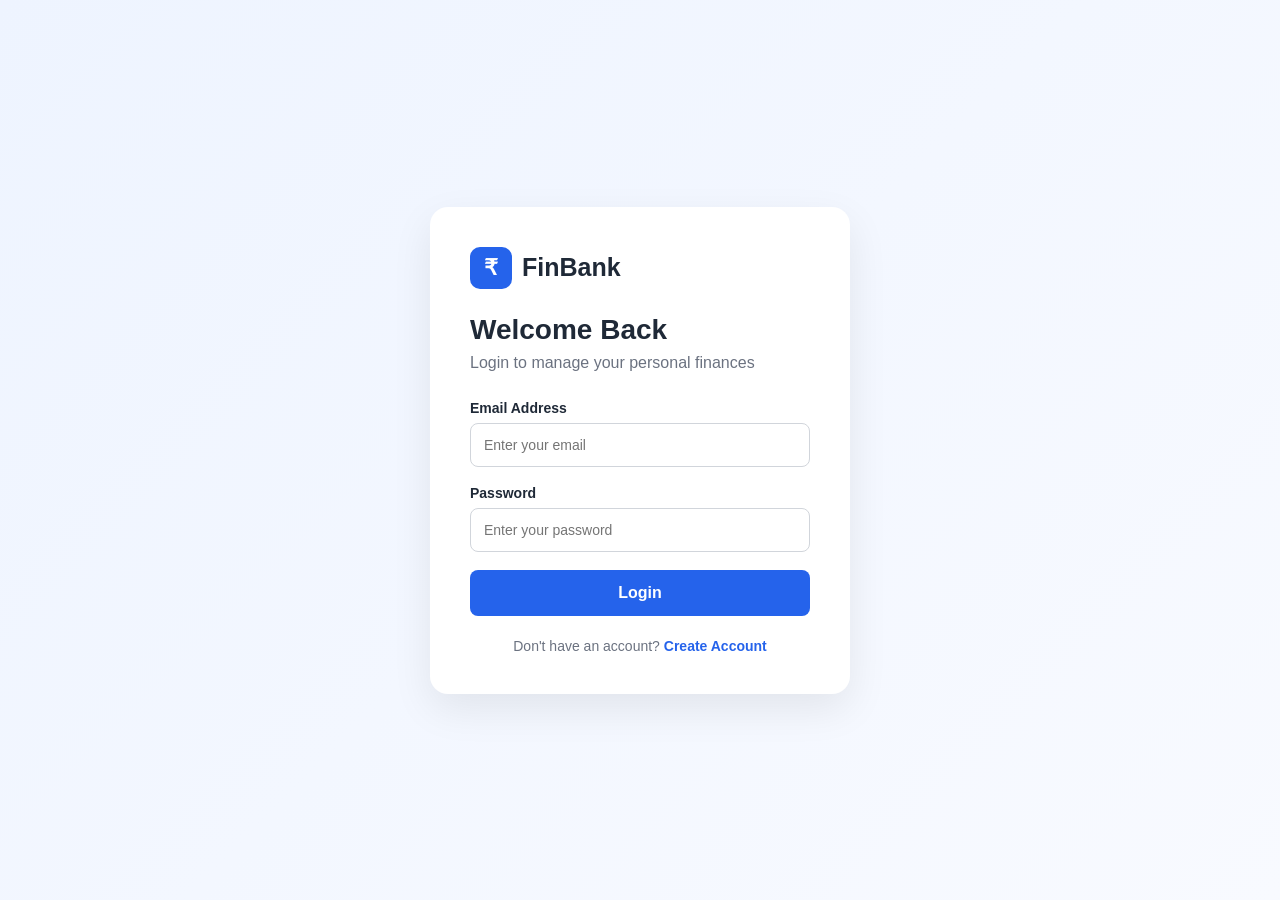
==== index.html @ c0859bb0 "initial commit" ====
<!DOCTYPE html>
<html lang="en">
<head>
    <meta charset="UTF-8">
    <meta name="viewport" content="width=device-width, initial-scale=1.0">
    <title>Login - Banking & Personal Finance Management System</title>
    <link rel="stylesheet" href="css/style.css">
</head>

<body>

    <div class="auth-container">

        <div class="auth-box">

            <div class="logo">
                <div class="logo-icon">₹</div>
                <h1>FinBank</h1>
            </div>

            <h2>Welcome Back</h2>

            <p class="subtitle">
                Login to manage your personal finances
            </p>

            <form id="loginForm">

                <div class="input-group">
                    <label>Email Address</label>
                    <input
                        type="email"
                        id="loginEmail"
                        placeholder="Enter your email"
                        required
                    >
                </div>

                <div class="input-group">
                    <label>Password</label>
                    <input
                        type="password"
                        id="loginPassword"
                        placeholder="Enter your password"
                        required
                    >
                </div>

                <button type="submit" class="primary-btn">
                    Login
                </button>

            </form>

            <p class="bottom-text">
                Don't have an account?
                <a href="register.html">Create Account</a>
            </p>

        </div>

    </div>

    <script src="js/script.js"></script>

</body>
</html>
---- css/style.css ----
* {
    margin: 0;
    padding: 0;
    box-sizing: border-box;
    font-family: Arial, sans-serif;
}

body {
    background: #f5f7fb;
    color: #1f2937;
}

a {
    text-decoration: none;
}


/* LOGIN AND REGISTER */

.auth-container {
    min-height: 100vh;
    display: flex;
    justify-content: center;
    align-items: center;
    background: linear-gradient(135deg, #eef4ff, #f8faff);
    padding: 20px;
}

.auth-box {
    width: 420px;
    background: white;
    padding: 40px;
    border-radius: 18px;
    box-shadow: 0 15px 40px rgba(0, 0, 0, 0.08);
}

.logo {
    display: flex;
    align-items: center;
    gap: 10px;
    margin-bottom: 25px;
}

.logo h1 {
    font-size: 25px;
}

.logo-icon {
    width: 42px;
    height: 42px;
    border-radius: 10px;
    background: #2563eb;
    color: white;
    display: flex;
    justify-content: center;
    align-items: center;
    font-size: 22px;
    font-weight: bold;
}

.auth-box h2 {
    font-size: 28px;
    margin-bottom: 8px;
}

.subtitle {
    color: #6b7280;
    margin-bottom: 28px;
}

.input-group {
    margin-bottom: 18px;
}

.input-group label {
    display: block;
    font-size: 14px;
    font-weight: 600;
    margin-bottom: 7px;
}

.input-group input {
    width: 100%;
    padding: 13px;
    border: 1px solid #d1d5db;
    border-radius: 8px;
    outline: none;
    font-size: 14px;
}

.input-group input:focus {
    border-color: #2563eb;
}

.primary-btn {
    width: 100%;
    padding: 14px;
    background: #2563eb;
    color: white;
    border: none;
    border-radius: 8px;
    font-size: 16px;
    font-weight: bold;
    cursor: pointer;
}

.primary-btn:hover {
    background: #1d4ed8;
}

.bottom-text {
    text-align: center;
    margin-top: 22px;
    color: #6b7280;
    font-size: 14px;
}

.bottom-text a {
    color: #2563eb;
    font-weight: bold;
}


/* DASHBOARD */

.dashboard-container {
    min-height: 100vh;
    display: flex;
}

.sidebar {
    width: 240px;
    background: #111827;
    color: white;
    padding: 25px 15px;
    display: flex;
    flex-direction: column;
    position: fixed;
    height: 100vh;
}

.brand {
    display: flex;
    align-items: center;
    gap: 10px;
    font-size: 21px;
    font-weight: bold;
    padding: 0 10px 30px;
}

.sidebar nav {
    display: flex;
    flex-direction: column;
    gap: 7px;
}

.sidebar nav a {
    color: #cbd5e1;
    padding: 13px 15px;
    border-radius: 8px;
    transition: 0.2s;
}

.sidebar nav a:hover,
.sidebar nav .active {
    background: #2563eb;
    color: white;
}

.logout {
    margin-top: auto;
    padding: 13px 15px;
    color: #fca5a5;
}

.main-content {
    margin-left: 240px;
    width: calc(100% - 240px);
    padding: 30px;
}

.dashboard-header {
    display: flex;
    justify-content: space-between;
    align-items: center;
    margin-bottom: 30px;
}

.dashboard-header h1 {
    font-size: 30px;
    margin-bottom: 7px;
}

.dashboard-header p {
    color: #6b7280;
}

.profile {
    display: flex;
    align-items: center;
    gap: 10px;
    font-weight: bold;
}

.profile-icon {
    width: 42px;
    height: 42px;
    border-radius: 50%;
    background: #dbeafe;
    color: #2563eb;
    display: flex;
    justify-content: center;
    align-items: center;
}


/* CARDS */

.cards {
    display: grid;
    grid-template-columns: repeat(4, 1fr);
    gap: 20px;
    margin-bottom: 25px;
}

.card {
    background: white;
    padding: 22px;
    border-radius: 14px;
    box-shadow: 0 5px 20px rgba(0, 0, 0, 0.05);
}

.card p {
    color: #6b7280;
    margin-bottom: 12px;
}

.card h2 {
    font-size: 25px;
    margin-bottom: 8px;
}

.card span {
    font-size: 13px;
    color: #9ca3af;
}


/* PANELS */

.dashboard-grid {
    display: grid;
    grid-template-columns: 2fr 1fr;
    gap: 20px;
}

.panel {
    background: white;
    border-radius: 14px;
    padding: 25px;
    box-shadow: 0 5px 20px rgba(0, 0, 0, 0.05);
}

.panel-header {
    display: flex;
    justify-content: space-between;
    align-items: center;
    margin-bottom: 20px;
}

.panel-header h2 {
    font-size: 19px;
}

.panel-header a {
    color: #2563eb;
    font-size: 14px;
}

.transaction {
    display: flex;
    justify-content: space-between;
    align-items: center;
    padding: 17px 0;
    border-bottom: 1px solid #e5e7eb;
}

.transaction strong {
    font-size: 15px;
}

.transaction p {
    color: #9ca3af;
    font-size: 13px;
    margin-top: 4px;
}

.income {
    color: #16a34a;
    font-weight: bold;
}

.expense {
    color: #dc2626;
    font-weight: bold;
}


/* BUDGET */

.budget-title {
    margin: 20px 0 10px;
    font-weight: bold;
}

.progress {
    height: 10px;
    background: #e5e7eb;
    border-radius: 10px;
    overflow: hidden;
}

.progress-bar {
    width: 0%;
    height: 100%;
    background: #2563eb;
}

.budget-info {
    display: flex;
    justify-content: space-between;
    margin-top: 10px;
    font-size: 13px;
    color: #6b7280;
}

.saving-box {
    margin-top: 35px;
    padding-top: 25px;
    border-top: 1px solid #e5e7eb;
}

.saving-box h3 {
    margin-bottom: 8px;
}

.saving-box p {
    color: #6b7280;
    margin-bottom: 12px;
}

.saving-progress {
    width: 0%;
    height: 100%;
    background: #16a34a;
}


/* RESPONSIVE */

@media (max-width: 900px) {

    .cards {
        grid-template-columns: repeat(2, 1fr);
    }

    .dashboard-grid {
        grid-template-columns: 1fr;
    }

}

@media (max-width: 650px) {

    .sidebar {
        width: 70px;
    }

    .sidebar .brand span,
    .sidebar nav a,
    .logout {
        font-size: 0;
    }

    .main-content {
        margin-left: 70px;
        width: calc(100% - 70px);
        padding: 20px;
    }

    .cards {
        grid-template-columns: 1fr;
    }

    .auth-box {
        padding: 25px;
    }

}
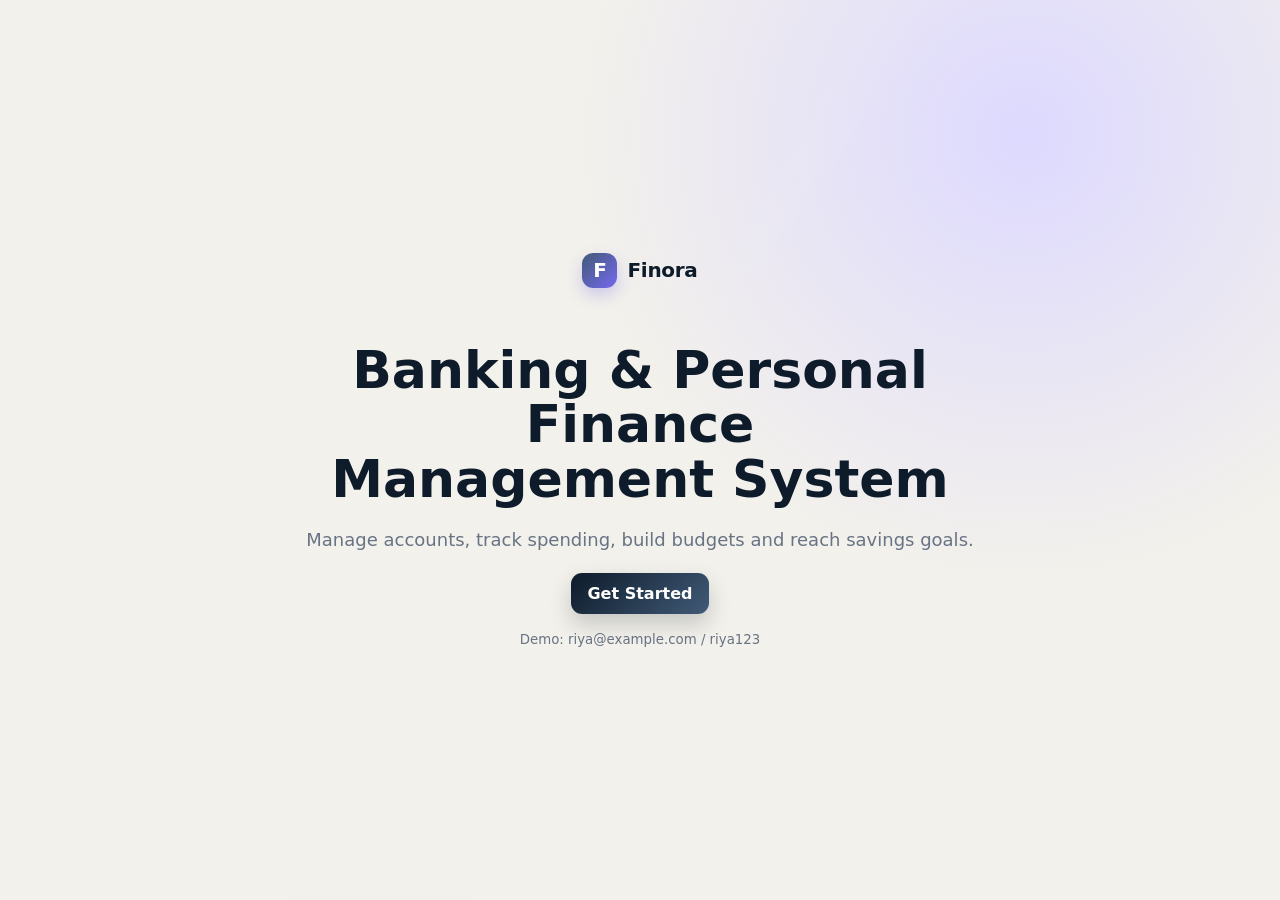
==== commit 91dabf2f: "Add frontend dashboard and responsive UI" ====
--- a/index.html
+++ b/index.html
@@ -1,67 +1 @@
-<!DOCTYPE html>
-<html lang="en">
-<head>
-    <meta charset="UTF-8">
-    <meta name="viewport" content="width=device-width, initial-scale=1.0">
-    <title>Login - Banking & Personal Finance Management System</title>
-    <link rel="stylesheet" href="css/style.css">
-</head>
-
-<body>
-
-    <div class="auth-container">
-
-        <div class="auth-box">
-
-            <div class="logo">
-                <div class="logo-icon">₹</div>
-                <h1>FinBank</h1>
-            </div>
-
-            <h2>Welcome Back</h2>
-
-            <p class="subtitle">
-                Login to manage your personal finances
-            </p>
-
-            <form id="loginForm">
-
-                <div class="input-group">
-                    <label>Email Address</label>
-                    <input
-                        type="email"
-                        id="loginEmail"
-                        placeholder="Enter your email"
-                        required
-                    >
-                </div>
-
-                <div class="input-group">
-                    <label>Password</label>
-                    <input
-                        type="password"
-                        id="loginPassword"
-                        placeholder="Enter your password"
-                        required
-                    >
-                </div>
-
-                <button type="submit" class="primary-btn">
-                    Login
-                </button>
-
-            </form>
-
-            <p class="bottom-text">
-                Don't have an account?
-                <a href="register.html">Create Account</a>
-            </p>
-
-        </div>
-
-    </div>
-
-    <script src="js/script.js"></script>
-
-</body>
-</html>+<!doctype html><html><head><meta charset="utf-8"><meta name="viewport" content="width=device-width,initial-scale=1"><title>Finora</title><link rel="stylesheet" href="css/style.css"></head><body class="landing"><div><div class="brand big center"><span class="logo">F</span> Finora</div><h1>Banking & Personal Finance<br>Management System</h1><p>Manage accounts, track spending, build budgets and reach savings goals.</p><a class="btn primary" href="login.html">Get Started</a><small>Demo: riya@example.com / riya123</small></div></body></html>
--- a/css/style.css
+++ b/css/style.css
@@ -1,399 +1,4343 @@
-* {
-    margin: 0;
-    padding: 0;
-    box-sizing: border-box;
-    font-family: Arial, sans-serif;
-}
-
-body {
-    background: #f5f7fb;
-    color: #1f2937;
-}
-
-a {
-    text-decoration: none;
-}
-
-
-/* LOGIN AND REGISTER */
-
-.auth-container {
-    min-height: 100vh;
-    display: flex;
-    justify-content: center;
-    align-items: center;
-    background: linear-gradient(135deg, #eef4ff, #f8faff);
-    padding: 20px;
-}
-
-.auth-box {
-    width: 420px;
-    background: white;
-    padding: 40px;
-    border-radius: 18px;
-    box-shadow: 0 15px 40px rgba(0, 0, 0, 0.08);
-}
-
-.logo {
-    display: flex;
-    align-items: center;
-    gap: 10px;
-    margin-bottom: 25px;
-}
-
-.logo h1 {
-    font-size: 25px;
-}
-
-.logo-icon {
-    width: 42px;
-    height: 42px;
-    border-radius: 10px;
-    background: #2563eb;
-    color: white;
-    display: flex;
-    justify-content: center;
-    align-items: center;
-    font-size: 22px;
-    font-weight: bold;
-}
-
-.auth-box h2 {
-    font-size: 28px;
-    margin-bottom: 8px;
-}
-
-.subtitle {
-    color: #6b7280;
-    margin-bottom: 28px;
-}
-
-.input-group {
-    margin-bottom: 18px;
-}
-
-.input-group label {
-    display: block;
-    font-size: 14px;
-    font-weight: 600;
-    margin-bottom: 7px;
-}
-
-.input-group input {
-    width: 100%;
-    padding: 13px;
-    border: 1px solid #d1d5db;
-    border-radius: 8px;
-    outline: none;
-    font-size: 14px;
-}
-
-.input-group input:focus {
-    border-color: #2563eb;
-}
-
-.primary-btn {
-    width: 100%;
-    padding: 14px;
-    background: #2563eb;
-    color: white;
-    border: none;
-    border-radius: 8px;
-    font-size: 16px;
-    font-weight: bold;
-    cursor: pointer;
-}
-
-.primary-btn:hover {
-    background: #1d4ed8;
-}
-
-.bottom-text {
-    text-align: center;
-    margin-top: 22px;
-    color: #6b7280;
-    font-size: 14px;
-}
-
-.bottom-text a {
-    color: #2563eb;
-    font-weight: bold;
-}
-
-
-/* DASHBOARD */
-
-.dashboard-container {
-    min-height: 100vh;
-    display: flex;
-}
-
-.sidebar {
-    width: 240px;
-    background: #111827;
-    color: white;
-    padding: 25px 15px;
-    display: flex;
-    flex-direction: column;
-    position: fixed;
-    height: 100vh;
-}
-
-.brand {
-    display: flex;
-    align-items: center;
-    gap: 10px;
-    font-size: 21px;
-    font-weight: bold;
-    padding: 0 10px 30px;
-}
-
-.sidebar nav {
-    display: flex;
-    flex-direction: column;
-    gap: 7px;
-}
-
-.sidebar nav a {
-    color: #cbd5e1;
-    padding: 13px 15px;
-    border-radius: 8px;
-    transition: 0.2s;
+:root{
+  --p:#415A77;
+  --p2:#1B263B;
+  --p3:#778D7A;
+
+  --navy:#0D1B2A;
+  --slate:#1B263B;
+  --steel:#415A77;
+  --sage:#778D7A;
+  --beige:#D4C4A8;
+  --ivory:#F4F1DE;
+
+  --bg:#f3f1eb;
+  --card:#fbfaf6;
+  --text:#0D1B2A;
+  --muted:#687384;
+  --line:rgba(13,27,42,.10);
+
+  --green:#778D7A;
+  --red:#a85c52;
+  --yellow:#b48a4c;
+  --blue:#415A77;
+
+  --shadow:0 12px 35px rgba(13,27,42,.08);
+  --shadow-hover:0 25px 60px rgba(13,27,42,.16);
+
+  --r:20px;
+}
+
+*{
+  box-sizing:border-box
+}
+
+html{
+  scroll-behavior:smooth
+}
+
+body{
+  margin:0;
+  font-family:Inter,ui-sans-serif,system-ui,-apple-system,BlinkMacSystemFont,"Segoe UI",Arial,sans-serif;
+  background:
+    radial-gradient(circle at 90% -10%,rgba(120,108,245,.10),transparent 28%),
+    var(--bg);
+  color:var(--text);
+  -webkit-font-smoothing:antialiased;
+}
+
+body:before{
+  content:"";
+  position:fixed;
+  inset:0;
+  pointer-events:none;
+  background:linear-gradient(120deg,transparent 0 45%,rgba(255,255,255,.28) 50%,transparent 55%);
+  opacity:.18;
+  z-index:-1;
+}
+
+a{
+  text-decoration:none;
+  color:inherit
+}
+
+button,input,select{
+  font:inherit
+}
+
+button{
+  cursor:pointer
+}
+
+.muted{
+  color:var(--muted)
+}
+
+.hidden{
+  display:none!important
+}
+
+
+/* APP / SIDEBAR */
+
+.app{
+  min-height:100vh;
+  display:flex
+}
+
+.sidebar{
+  position:fixed;
+  left:0;
+  top:0;
+  bottom:0;
+  width:245px;
+  background:rgba(255,255,255,.92);
+  backdrop-filter:blur(18px);
+  -webkit-backdrop-filter:blur(18px);
+  border-right:1px solid rgba(231,233,240,.9);
+  padding:24px 15px;
+  display:flex;
+  flex-direction:column;
+  z-index:30;
+}
+
+.brand{
+  display:flex;
+  align-items:center;
+  gap:10px;
+  font-size:20px;
+  font-weight:850;
+  padding:0 10px 30px;
+  letter-spacing:-.3px;
+}
+
+.logo{
+  display:inline-grid;
+  place-items:center;
+  width:35px;
+  height:35px;
+  border-radius:11px;
+  background:linear-gradient(135deg,var(--p),#7569ef);
+  color:#fff;
+  font-weight:900;
+  box-shadow:0 7px 16px rgba(81,70,229,.24);
+}
+
+.side-title{
+  font-size:9px;
+  color:#a2a8b7;
+  letter-spacing:1.3px;
+  font-weight:800;
+  padding:0 12px 10px;
+}
+
+.sidebar nav{
+  display:grid;
+  gap:5px
+}
+
+.sidebar nav a,
+.logout{
+  display:flex;
+  gap:12px;
+  align-items:center;
+  padding:12px 13px;
+  border:0;
+  border-radius:12px;
+  background:transparent;
+  color:#687286;
+  font-size:14px;
+  text-align:left;
+  transition:
+    background .22s ease,
+    color .22s ease,
+    transform .22s ease;
 }
 
 .sidebar nav a:hover,
-.sidebar nav .active {
-    background: #2563eb;
-    color: white;
-}
-
-.logout {
-    margin-top: auto;
-    padding: 13px 15px;
-    color: #fca5a5;
-}
-
-.main-content {
-    margin-left: 240px;
-    width: calc(100% - 240px);
-    padding: 30px;
-}
-
-.dashboard-header {
-    display: flex;
-    justify-content: space-between;
-    align-items: center;
-    margin-bottom: 30px;
-}
-
-.dashboard-header h1 {
-    font-size: 30px;
-    margin-bottom: 7px;
-}
-
-.dashboard-header p {
-    color: #6b7280;
-}
-
-.profile {
-    display: flex;
-    align-items: center;
-    gap: 10px;
-    font-weight: bold;
-}
-
-.profile-icon {
-    width: 42px;
-    height: 42px;
-    border-radius: 50%;
-    background: #dbeafe;
-    color: #2563eb;
-    display: flex;
-    justify-content: center;
-    align-items: center;
+.logout:hover{
+  background:#f0efff;
+  color:var(--p);
+  transform:translateX(2px);
+}
+
+.sidebar nav a.active{
+  background:linear-gradient(90deg,#efedff,#f7f6ff);
+  color:var(--p);
+  box-shadow:inset 3px 0 0 var(--p);
+}
+
+.logout{
+  margin-top:auto;
+  width:100%
+}
+
+
+/* MAIN / TOPBAR */
+
+.main{
+  margin-left:245px;
+  flex:1;
+  min-width:0
+}
+
+.topbar{
+  height:96px;
+  padding:22px 34px;
+  display:flex;
+  justify-content:space-between;
+  align-items:center;
+  position:sticky;
+  top:0;
+  z-index:20;
+  background:rgba(246,247,251,.78);
+  backdrop-filter:blur(16px);
+  -webkit-backdrop-filter:blur(16px);
+  border-bottom:1px solid rgba(231,233,240,.45);
+}
+
+.topbar h1{
+  margin:4px 0;
+  font-size:25px;
+  letter-spacing:-.6px
+}
+
+.topbar p{
+  margin:0;
+  font-size:12px
+}
+
+.eyebrow{
+  font-size:9px;
+  color:var(--p);
+  font-weight:850;
+  letter-spacing:1.35px
+}
+
+.top-right{
+  display:flex;
+  gap:9px;
+  align-items:center
+}
+
+.icon-btn,
+.avatar,
+.menu{
+  width:42px;
+  height:42px;
+  border:1px solid var(--line);
+  border-radius:13px;
+  background:rgba(255,255,255,.92);
+  display:grid;
+  place-items:center;
+  color:#5f687b;
+  transition:
+    transform .2s ease,
+    box-shadow .2s ease,
+    border-color .2s ease;
+}
+
+.icon-btn:hover,
+.avatar:hover,
+.menu:hover{
+  transform:translateY(-2px);
+  border-color:#d7d4ff;
+  box-shadow:0 8px 20px rgba(31,39,72,.08);
+}
+
+.avatar{
+  background:linear-gradient(145deg,#eeecff,#e5e2ff);
+  color:var(--p);
+  font-weight:850;
+  border-color:#e0ddff;
+}
+
+.menu{
+  display:none
+}
+
+
+/* CONTENT / GRIDS */
+
+.content{
+  max-width:1500px;
+  margin:auto;
+  padding:12px 34px 50px
+}
+
+.grid{
+  display:grid;
+  gap:18px
+}
+
+.stats{
+  grid-template-columns:repeat(4,minmax(0,1fr))
+}
+
+.two{
+  grid-template-columns:minmax(0,2fr) minmax(280px,1fr)
+}
+
+.three{
+  grid-template-columns:repeat(3,minmax(0,1fr))
 }
 
 
 /* CARDS */
 
-.cards {
-    display: grid;
-    grid-template-columns: repeat(4, 1fr);
-    gap: 20px;
-    margin-bottom: 25px;
-}
-
-.card {
-    background: white;
-    padding: 22px;
-    border-radius: 14px;
-    box-shadow: 0 5px 20px rgba(0, 0, 0, 0.05);
-}
-
-.card p {
-    color: #6b7280;
-    margin-bottom: 12px;
-}
-
-.card h2 {
-    font-size: 25px;
-    margin-bottom: 8px;
-}
-
-.card span {
-    font-size: 13px;
-    color: #9ca3af;
-}
-
-
-/* PANELS */
-
-.dashboard-grid {
-    display: grid;
-    grid-template-columns: 2fr 1fr;
-    gap: 20px;
-}
-
-.panel {
-    background: white;
-    border-radius: 14px;
-    padding: 25px;
-    box-shadow: 0 5px 20px rgba(0, 0, 0, 0.05);
-}
-
-.panel-header {
-    display: flex;
-    justify-content: space-between;
-    align-items: center;
-    margin-bottom: 20px;
-}
-
-.panel-header h2 {
-    font-size: 19px;
-}
-
-.panel-header a {
-    color: #2563eb;
-    font-size: 14px;
-}
-
-.transaction {
-    display: flex;
-    justify-content: space-between;
-    align-items: center;
-    padding: 17px 0;
-    border-bottom: 1px solid #e5e7eb;
-}
-
-.transaction strong {
-    font-size: 15px;
-}
-
-.transaction p {
-    color: #9ca3af;
-    font-size: 13px;
-    margin-top: 4px;
-}
-
-.income {
-    color: #16a34a;
-    font-weight: bold;
-}
-
-.expense {
-    color: #dc2626;
-    font-weight: bold;
-}
-
-
-/* BUDGET */
-
-.budget-title {
-    margin: 20px 0 10px;
-    font-weight: bold;
-}
-
-.progress {
-    height: 10px;
-    background: #e5e7eb;
-    border-radius: 10px;
-    overflow: hidden;
-}
-
-.progress-bar {
-    width: 0%;
-    height: 100%;
-    background: #2563eb;
-}
-
-.budget-info {
-    display: flex;
-    justify-content: space-between;
-    margin-top: 10px;
-    font-size: 13px;
-    color: #6b7280;
-}
-
-.saving-box {
-    margin-top: 35px;
-    padding-top: 25px;
-    border-top: 1px solid #e5e7eb;
-}
-
-.saving-box h3 {
-    margin-bottom: 8px;
-}
-
-.saving-box p {
-    color: #6b7280;
-    margin-bottom: 12px;
-}
-
-.saving-progress {
-    width: 0%;
-    height: 100%;
-    background: #16a34a;
+.card{
+  background:rgba(255,255,255,.94);
+  border:1px solid rgba(226,229,238,.95);
+  border-radius:var(--r);
+  box-shadow:var(--shadow);
+  padding:20px;
+  position:relative;
+  overflow:hidden;
+  transition:
+    transform .28s cubic-bezier(.2,.8,.2,1),
+    box-shadow .28s ease,
+    border-color .28s ease;
+  animation:cardIn .55s cubic-bezier(.2,.8,.2,1) both;
+}
+
+.card:hover{
+  transform:translateY(-4px);
+  box-shadow:var(--shadow-hover);
+  border-color:#dedcf8;
+}
+
+.card:focus-within{
+  border-color:#cfcaff;
+  box-shadow:
+    0 0 0 4px rgba(81,70,229,.08),
+    var(--shadow);
+}
+
+@keyframes cardIn{
+  from{
+    opacity:0;
+    transform:translateY(12px)
+  }
+  to{
+    opacity:1;
+    transform:translateY(0)
+  }
+}
+
+.content>.hero{
+  animation:fadeUp .55s ease both
+}
+
+.content>.section-head{
+  animation:fadeUp .5s ease both
+}
+
+.content .stats .card:nth-child(1){
+  animation-delay:.04s
+}
+
+.content .stats .card:nth-child(2){
+  animation-delay:.10s
+}
+
+.content .stats .card:nth-child(3){
+  animation-delay:.16s
+}
+
+.content .stats .card:nth-child(4){
+  animation-delay:.22s
+}
+
+@keyframes fadeUp{
+  from{
+    opacity:0;
+    transform:translateY(9px)
+  }
+  to{
+    opacity:1;
+    transform:translateY(0)
+  }
+}
+
+
+/* STAT CARDS */
+
+.stat{
+  min-height:166px
+}
+
+.stat:after{
+  content:"";
+  position:absolute;
+  width:105px;
+  height:105px;
+  right:-48px;
+  bottom:-48px;
+  border-radius:50%;
+  background:rgba(81,70,229,.045);
+}
+
+.stat .stat-icon{
+  width:42px;
+  height:42px;
+  display:grid;
+  place-items:center;
+  background:linear-gradient(145deg,#f0efff,#e9e7ff);
+  color:var(--p);
+  border-radius:13px;
+  font-weight:850;
+  margin-bottom:16px;
+}
+
+.stat small{
+  color:var(--muted)
+}
+
+.stat h2{
+  font-size:25px;
+  letter-spacing:-.5px;
+  margin:7px 0 5px;
+  font-variant-numeric:tabular-nums;
+}
+
+
+/* HERO */
+
+.hero{
+  padding:27px;
+  border-radius:22px;
+  background:
+    radial-gradient(circle at 92% 15%,rgba(81,70,229,.14),transparent 30%),
+    linear-gradient(135deg,#eeedff,#fff);
+  border:1px solid #e0defb;
+  box-shadow:var(--shadow);
+  position:relative;
+  overflow:hidden;
+}
+
+.hero:after{
+  content:"";
+  position:absolute;
+  width:190px;
+  height:190px;
+  right:-85px;
+  top:-105px;
+  border-radius:50%;
+  border:1px solid rgba(81,70,229,.10);
+  box-shadow:
+    0 0 0 28px rgba(81,70,229,.025),
+    0 0 0 56px rgba(81,70,229,.018);
+}
+
+.hero h2{
+  font-size:28px;
+  letter-spacing:-.7px;
+  margin:5px 0
+}
+
+.hero p{
+  max-width:620px
+}
+
+
+/* HEADERS */
+
+.section-head{
+  display:flex;
+  align-items:center;
+  justify-content:space-between;
+  gap:12px;
+  margin:26px 0 14px;
+}
+
+.section-head h2{
+  font-size:18px;
+  letter-spacing:-.25px;
+  margin:0
+}
+
+.actions,
+.filters{
+  display:flex;
+  flex-wrap:wrap;
+  gap:8px
+}
+
+
+/* BUTTONS */
+
+.btn{
+  border:0;
+  border-radius:11px;
+  padding:11px 16px;
+  font-weight:750;
+  display:inline-flex;
+  align-items:center;
+  justify-content:center;
+  gap:7px;
+  transition:
+    transform .2s ease,
+    box-shadow .2s ease,
+    background .2s ease;
+}
+
+.btn:hover{
+  transform:translateY(-2px)
+}
+
+.btn:active{
+  transform:translateY(0)
+}
+
+.btn.primary{
+  color:#fff;
+  background:linear-gradient(135deg,var(--p),var(--p2));
+  box-shadow:0 8px 18px rgba(81,70,229,.20);
+}
+
+.btn.primary:hover{
+  box-shadow:0 11px 24px rgba(81,70,229,.27)
+}
+
+.btn.secondary{
+  background:#f0f1f6;
+  color:#4e576a
+}
+
+.btn.secondary:hover{
+  background:#e9eaf1
+}
+
+.btn.danger{
+  background:#fff0f0;
+  color:var(--red)
+}
+
+.btn.small{
+  padding:8px 11px;
+  font-size:12px
+}
+
+.full{
+  width:100%
+}
+
+
+/* ACCOUNTS */
+
+.account-grid{
+  grid-template-columns:repeat(3,minmax(0,1fr))
+}
+
+.bank-card{
+  min-height:190px;
+  color:#fff;
+  border:0;
+  position:relative;
+  overflow:hidden;
+  background:linear-gradient(135deg,#5146e5,#756cf0);
+}
+
+.bank-card:hover{
+  border-color:transparent
+}
+
+.bank-card:nth-child(2n){
+  background:linear-gradient(135deg,#1684aa,#39a9ca)
+}
+
+.bank-card:nth-child(3n){
+  background:linear-gradient(135deg,#252c42,#505975)
+}
+
+.bank-card:before{
+  content:"";
+  position:absolute;
+  width:210px;
+  height:210px;
+  right:-105px;
+  top:-120px;
+  border-radius:50%;
+  border:1px solid rgba(255,255,255,.15);
+  box-shadow:
+    0 0 0 25px rgba(255,255,255,.035),
+    0 0 0 50px rgba(255,255,255,.025);
+}
+
+.bank-card:after{
+  content:"";
+  position:absolute;
+  width:115px;
+  height:115px;
+  left:-70px;
+  bottom:-80px;
+  border-radius:50%;
+  background:rgba(255,255,255,.08);
+}
+
+.bank-card .muted{
+  color:#ffffffb8
+}
+
+.bank-card h2{
+  font-size:27px;
+  letter-spacing:-.5px;
+  margin:22px 0
+}
+
+.bank-bottom{
+  display:flex;
+  justify-content:space-between;
+  align-items:end;
+  position:relative;
+  z-index:2;
+}
+
+.bank-number{
+  letter-spacing:2px
+}
+
+.bank-card>b{
+  font-size:14px;
+  letter-spacing:1px
+}
+
+
+/* TABLE */
+
+.table-wrap{
+  overflow:auto;
+  border-radius:12px
+}
+
+.table{
+  width:100%;
+  border-collapse:collapse
+}
+
+.table th,
+.table td{
+  padding:13px 9px;
+  border-bottom:1px solid var(--line);
+  text-align:left;
+  white-space:nowrap;
+  font-size:13px;
+}
+
+.table th{
+  font-size:10px;
+  color:#929aaa;
+  text-transform:uppercase;
+  letter-spacing:.6px
+}
+
+.table tbody tr{
+  transition:background .18s ease
+}
+
+.table tbody tr:hover{
+  background:#fafaff
+}
+
+.pos{
+  color:var(--green);
+  font-weight:750
+}
+
+.neg{
+  color:var(--red);
+  font-weight:750
+}
+
+.pill{
+  padding:5px 8px;
+  border-radius:99px;
+  background:#eaf8f1;
+  color:var(--green);
+  font-size:11px;
+  font-weight:750;
+}
+
+
+/* QUICK ACTIONS */
+
+.quick-grid{
+  grid-template-columns:repeat(2,minmax(0,1fr))
+}
+
+.quick{
+  border:1px solid var(--line);
+  background:#fff;
+  border-radius:14px;
+  padding:15px;
+  text-align:left;
+  transition:
+    transform .22s ease,
+    border-color .22s ease,
+    box-shadow .22s ease;
+}
+
+.quick:hover{
+  border-color:#cbc8ff;
+  transform:translateY(-3px);
+  box-shadow:0 10px 25px rgba(31,39,72,.07);
+}
+
+.quick b{
+  color:var(--p);
+  font-size:18px
+}
+
+.quick strong{
+  display:block;
+  margin:7px 0 2px
+}
+
+.quick small{
+  font-size:11px
+}
+
+
+/* BUDGETS / GOALS */
+
+.budget-item,
+.goal-item{
+  padding:15px 0;
+  border-bottom:1px solid var(--line)
+}
+
+.budget-item:last-child,
+.goal-item:last-child{
+  border-bottom:0
+}
+
+.budget-top{
+  display:flex;
+  justify-content:space-between;
+  align-items:center;
+  gap:12px
+}
+
+.budget-top b:last-child{
+  font-variant-numeric:tabular-nums
+}
+
+.progress{
+  height:8px;
+  background:#edf0f5;
+  border-radius:20px;
+  overflow:hidden;
+  margin-top:10px;
+}
+
+.progress span{
+  height:100%;
+  display:block;
+  border-radius:20px;
+  background:linear-gradient(90deg,var(--p),#918aff);
+  transition:width .9s cubic-bezier(.2,.8,.2,1);
+}
+
+body[data-page="budgets"] .content>.grid.two .card{
+  min-height:190px;
+  padding:22px;
+}
+
+body[data-page="budgets"] .content>.grid.two .card:before{
+  content:"";
+  position:absolute;
+  left:0;
+  top:0;
+  width:4px;
+  height:100%;
+  background:linear-gradient(var(--p),#8e87f8);
+  opacity:.9;
+}
+
+body[data-page="budgets"] .content>.grid.two .card:nth-child(2n):before{
+  background:linear-gradient(var(--blue),#71b5f4);
+}
+
+body[data-page="budgets"] .content>.grid.two .card p{
+  margin:12px 0 2px
+}
+
+body[data-page="budgets"] .content>.grid.two .card .progress{
+  height:10px;
+  background:#eef0f5
+}
+
+body[data-page="budgets"] .content>.grid.two .card .progress span{
+  background:linear-gradient(90deg,var(--p),var(--p3))
+}
+
+body[data-page="budgets"] .content>.grid.two .card .progress span[style*="var(--red)"]{
+  background:linear-gradient(90deg,#e25555,#ef7a7a)!important
+}
+
+
+/* CHARTS */
+
+.mini-chart{
+  height:230px;
+  display:flex;
+  align-items:end;
+  gap:12px;
+  padding:20px 5px 20px
+}
+
+.bar-col{
+  flex:1;
+  height:100%;
+  display:flex;
+  align-items:end;
+  justify-content:center;
+  position:relative
+}
+
+.bar{
+  width:65%;
+  border-radius:10px 10px 4px 4px;
+  background:linear-gradient(#8d88f5,#5146e5);
+  min-height:6px;
+  animation:barRise .8s cubic-bezier(.2,.8,.2,1) both;
+  transform-origin:bottom;
+}
+
+@keyframes barRise{
+  from{
+    transform:scaleY(.05);
+    opacity:.3
+  }
+  to{
+    transform:scaleY(1);
+    opacity:1
+  }
+}
+
+.bar-col small{
+  position:absolute;
+  bottom:-10px;
+  font-size:10px;
+  color:var(--muted)
+}
+
+
+/* FORMS / MODALS */
+
+.input,
+.select{
+  width:100%;
+  border:1px solid var(--line);
+  background:#fff;
+  border-radius:11px;
+  padding:11px 12px;
+  outline:none;
+  transition:
+    border-color .2s ease,
+    box-shadow .2s ease;
+}
+
+.input:focus,
+.select:focus{
+  border-color:#9995ef;
+  box-shadow:0 0 0 3px #eeeeff
+}
+
+.filter{
+  width:230px
+}
+
+.form{
+  display:grid;
+  gap:14px
+}
+
+.form-grid{
+  display:grid;
+  grid-template-columns:repeat(2,minmax(0,1fr));
+  gap:14px
+}
+
+label{
+  display:grid;
+  gap:7px;
+  font-size:12px;
+  font-weight:700;
+  color:#586176
+}
+
+.full-col{
+  grid-column:1/-1
+}
+
+.modal-bg{
+  position:fixed;
+  inset:0;
+  background:#151a2a88;
+  display:grid;
+  place-items:center;
+  padding:20px;
+  z-index:60;
+  animation:fadeIn .18s ease both;
+}
+
+.modal{
+  width:min(550px,100%);
+  background:#fff;
+  border-radius:20px;
+  padding:22px;
+  box-shadow:0 25px 80px #0003;
+  animation:modalIn .25s cubic-bezier(.2,.8,.2,1) both;
+}
+
+@keyframes fadeIn{
+  from{opacity:0}
+  to{opacity:1}
+}
+
+@keyframes modalIn{
+  from{
+    opacity:0;
+    transform:translateY(12px) scale(.98)
+  }
+  to{
+    opacity:1;
+    transform:none
+  }
+}
+
+.modal-head{
+  display:flex;
+  justify-content:space-between;
+  align-items:center;
+  margin-bottom:17px
+}
+
+.modal-head h2{
+  margin:0;
+  font-size:19px
+}
+
+.close{
+  border:0;
+  background:#f0f1f5;
+  width:35px;
+  height:35px;
+  border-radius:10px;
+  transition:transform .2s ease
+}
+
+.close:hover{
+  transform:rotate(90deg)
+}
+
+.toast{
+  position:fixed;
+  right:25px;
+  bottom:25px;
+  background:#202638;
+  color:#fff;
+  padding:13px 16px;
+  border-radius:12px;
+  z-index:100;
+  font-size:13px;
+  box-shadow:0 12px 30px #0002;
+  animation:toastIn .3s ease both;
+}
+
+@keyframes toastIn{
+  from{
+    opacity:0;
+    transform:translateY(10px)
+  }
+  to{
+    opacity:1;
+    transform:none
+  }
+}
+
+.empty{
+  text-align:center;
+  padding:40px;
+  color:var(--muted)
+}
+
+
+/* PROFILE */
+
+.profile{
+  display:flex;
+  align-items:center;
+  gap:16px
+}
+
+.profile-avatar{
+  width:70px;
+  height:70px;
+  border-radius:22px;
+  background:#e9e7ff;
+  color:var(--p);
+  display:grid;
+  place-items:center;
+  font-size:25px;
+  font-weight:900
+}
+
+
+/* AUTH / LANDING */
+
+.auth{
+  min-height:100vh;
+  display:grid;
+  place-items:center;
+  padding:24px;
+  background:#eef0f8;
+}
+
+.auth-shell{
+  width:min(980px,100%);
+  display:grid;
+  grid-template-columns:1fr 1fr;
+  background:#fff;
+  border-radius:28px;
+  overflow:hidden;
+  box-shadow:0 25px 70px #2027461f;
+}
+
+.auth-visual{
+  background:linear-gradient(145deg,var(--p),#7a72ef);
+  color:#fff;
+  padding:55px;
+  display:flex;
+  flex-direction:column;
+  justify-content:center;
+}
+
+.auth-visual h1{
+  font-size:40px;
+  line-height:1.05
+}
+
+.auth-visual p{
+  color:#e5e3ff;
+  line-height:1.7
+}
+
+.auth-card{
+  padding:45px
+}
+
+.auth-card h2{
+  font-size:30px;
+  margin:30px 0 4px
+}
+
+.auth-card form{
+  display:grid;
+  gap:14px;
+  margin-top:22px
+}
+
+.demo{
+  background:#f5f5ff;
+  border:1px dashed #cccafa;
+  border-radius:12px;
+  padding:12px;
+  margin-top:14px;
+  font-size:12px;
+  line-height:1.8
+}
+
+.auth-foot{
+  text-align:center;
+  font-size:13px;
+  color:var(--muted)
+}
+
+.auth-foot a{
+  color:var(--p);
+  font-weight:750
+}
+
+.error{
+  color:var(--red);
+  font-size:12px;
+  min-height:17px
+}
+
+.landing{
+  min-height:100vh;
+  display:grid;
+  place-items:center;
+  text-align:center;
+  background:
+    radial-gradient(circle at 80% 15%,#ddd9ff,transparent 35%),
+    var(--bg);
+  padding:30px
+}
+
+.landing>div{
+  max-width:760px
+}
+
+.landing h1{
+  font-size:52px;
+  line-height:1.05;
+  margin:25px 0 15px
+}
+
+.landing p{
+  color:var(--muted);
+  font-size:18px;
+  line-height:1.7
+}
+
+.landing small{
+  display:block;
+  color:var(--muted);
+  margin-top:18px
+}
+
+.center{
+  justify-content:center
 }
 
 
 /* RESPONSIVE */
 
-@media (max-width: 900px) {
-
-    .cards {
-        grid-template-columns: repeat(2, 1fr);
-    }
-
-    .dashboard-grid {
-        grid-template-columns: 1fr;
-    }
-
-}
-
-@media (max-width: 650px) {
-
-    .sidebar {
-        width: 70px;
-    }
-
-    .sidebar .brand span,
-    .sidebar nav a,
-    .logout {
-        font-size: 0;
-    }
-
-    .main-content {
-        margin-left: 70px;
-        width: calc(100% - 70px);
-        padding: 20px;
-    }
-
-    .cards {
-        grid-template-columns: 1fr;
-    }
-
-    .auth-box {
-        padding: 25px;
-    }
+@media(max-width:1100px){
+
+  .stats{
+    grid-template-columns:repeat(2,minmax(0,1fr))
+  }
+
+  .account-grid{
+    grid-template-columns:repeat(2,minmax(0,1fr))
+  }
+
+  .two{
+    grid-template-columns:1fr
+  }
+
+  .three{
+    grid-template-columns:repeat(2,minmax(0,1fr))
+  }
+
+}
+
+
+@media(max-width:760px){
+
+  .sidebar{
+    transform:translateX(-105%);
+    transition:transform .28s ease
+  }
+
+  .sidebar.open{
+    transform:translateX(0)
+  }
+
+  .overlay{
+    display:none;
+    position:fixed;
+    inset:0;
+    background:#0004;
+    z-index:25
+  }
+
+  .overlay.show{
+    display:block;
+    animation:fadeIn .2s ease
+  }
+
+  .main{
+    margin-left:0
+  }
+
+  .menu{
+    display:grid
+  }
+
+  .topbar{
+    height:82px;
+    padding:17px
+  }
+
+  .topbar h1{
+    font-size:20px
+  }
+
+  .topbar p{
+    display:none
+  }
+
+  .content{
+    padding:8px 17px 35px
+  }
+
+  .stats,
+  .account-grid,
+  .three,
+  .quick-grid{
+    grid-template-columns:1fr
+  }
+
+  .form-grid{
+    grid-template-columns:1fr
+  }
+
+  .auth-shell{
+    grid-template-columns:1fr
+  }
+
+  .auth-visual{
+    display:none
+  }
+
+  .auth-card{
+    padding:30px
+  }
+
+  .landing h1{
+    font-size:38px
+  }
+
+  .top-right .icon-btn:first-child{
+    display:none
+  }
+
+  .section-head{
+    align-items:flex-start
+  }
+
+  .section-head h2{
+    font-size:17px
+  }
+
+  body[data-page="budgets"] .content>.grid.two .card{
+    min-height:175px
+  }
+
+}
+
+
+@media(max-width:520px){
+
+  .topbar{
+    padding-left:14px;
+    padding-right:14px
+  }
+
+  .content{
+    padding-left:13px;
+    padding-right:13px
+  }
+
+  .card{
+    padding:17px
+  }
+
+  .hero{
+    padding:21px
+  }
+
+  .hero h2{
+    font-size:23px
+  }
+
+  .btn{
+    padding:10px 13px
+  }
+
+  .filter{
+    width:100%
+  }
+
+  .section-head{
+    flex-wrap:wrap
+  }
+
+}
+
+
+@media(max-width:420px){
+
+  .top-right .icon-btn{
+    display:none
+  }
+
+  .topbar h1{
+    font-size:19px
+  }
+
+  .stat h2{
+    font-size:23px
+  }
+
+  .budget-top{
+    gap:8px
+  }
+
+}
+
+
+@media(prefers-reduced-motion:reduce){
+
+  *,
+  *:before,
+  *:after{
+    animation-duration:.01ms!important;
+    animation-iteration-count:1!important;
+    scroll-behavior:auto!important;
+    transition-duration:.01ms!important;
+  }
+
+}
+/* =========================================================
+   FINORA — LUXURY MOTION SYSTEM
+   ========================================================= */
+
+body{
+  background:
+    radial-gradient(
+      circle at 85% -10%,
+      rgba(119,141,122,.16),
+      transparent 28%
+    ),
+    radial-gradient(
+      circle at 5% 90%,
+      rgba(212,196,168,.15),
+      transparent 25%
+    ),
+    #f3f1eb;
+}
+
+
+/* -----------------------------------------
+   PAGE REVEAL
+----------------------------------------- */
+
+.main{
+  animation:pageReveal .7s cubic-bezier(.16,1,.3,1) both;
+}
+
+@keyframes pageReveal{
+  from{
+    opacity:0;
+    transform:translateY(8px);
+  }
+  to{
+    opacity:1;
+    transform:none;
+  }
+}
+
+
+/* -----------------------------------------
+   PREMIUM CARD
+----------------------------------------- */
+
+.card{
+  background:
+    linear-gradient(
+      145deg,
+      rgba(255,255,255,.96),
+      rgba(248,246,239,.94)
+    );
+
+  border:1px solid rgba(13,27,42,.08);
+
+  box-shadow:
+    0 8px 30px rgba(13,27,42,.055),
+    inset 0 1px 0 rgba(255,255,255,.8);
+
+  transition:
+    transform .45s cubic-bezier(.16,1,.3,1),
+    box-shadow .45s ease,
+    border-color .35s ease;
+}
+
+.card:hover{
+  transform:translateY(-7px);
+  box-shadow:
+    0 25px 55px rgba(13,27,42,.13),
+    0 4px 12px rgba(13,27,42,.05);
+
+  border-color:rgba(65,90,119,.20);
+}
+
+
+/* -----------------------------------------
+   CARD LIGHT SWEEP
+----------------------------------------- */
+
+.card:before{
+  content:"";
+  position:absolute;
+  inset:0;
+
+  background:
+    linear-gradient(
+      115deg,
+      transparent 25%,
+      rgba(255,255,255,.55) 48%,
+      transparent 70%
+    );
+
+  transform:translateX(-120%);
+  transition:transform .8s cubic-bezier(.16,1,.3,1);
+
+  pointer-events:none;
+}
+
+.card:hover:before{
+  transform:translateX(120%);
+}
+
+
+/* -----------------------------------------
+   PREMIUM STAT CARDS
+----------------------------------------- */
+
+.stat{
+  min-height:185px;
+  isolation:isolate;
+}
+
+.stat .stat-icon{
+  background:
+    linear-gradient(
+      145deg,
+      var(--ivory),
+      #e7dfcf
+    );
+
+  color:var(--navy);
+
+  box-shadow:
+    inset 0 1px 0 rgba(255,255,255,.8),
+    0 8px 20px rgba(13,27,42,.08);
+
+  transition:
+    transform .45s cubic-bezier(.16,1,.3,1),
+    background .3s ease;
+}
+
+.stat:hover .stat-icon{
+  transform:
+    translateY(-4px)
+    rotate(-5deg)
+    scale(1.08);
+
+  background:
+    linear-gradient(
+      145deg,
+      var(--beige),
+      var(--ivory)
+    );
+}
+
+.stat h2{
+  color:var(--navy);
+  letter-spacing:-1px;
+}
+
+.stat .pos{
+  color:var(--sage);
+}
+
+.stat .neg{
+  color:#a85c52;
+}
+
+
+/* -----------------------------------------
+   FLOATING BACKGROUND ORBS
+----------------------------------------- */
+
+.content{
+  position:relative;
+}
+
+.content:before,
+.content:after{
+  content:"";
+  position:absolute;
+  border-radius:50%;
+  pointer-events:none;
+  z-index:-1;
+  filter:blur(1px);
+}
+
+.content:before{
+  width:280px;
+  height:280px;
+  top:80px;
+  right:-130px;
+
+  background:
+    radial-gradient(
+      circle,
+      rgba(65,90,119,.08),
+      transparent 68%
+    );
+
+  animation:orbFloat 9s ease-in-out infinite;
+}
+
+.content:after{
+  width:220px;
+  height:220px;
+  left:-120px;
+  bottom:250px;
+
+  background:
+    radial-gradient(
+      circle,
+      rgba(212,196,168,.12),
+      transparent 68%
+    );
+
+  animation:orbFloat 12s ease-in-out infinite reverse;
+}
+
+@keyframes orbFloat{
+  0%,100%{
+    transform:translate(0,0) scale(1);
+  }
+
+  50%{
+    transform:translate(25px,-18px) scale(1.08);
+  }
+}
+
+
+/* -----------------------------------------
+   HERO
+----------------------------------------- */
+
+.hero{
+  background:
+    radial-gradient(
+      circle at 85% 20%,
+      rgba(119,141,122,.28),
+      transparent 30%
+    ),
+    radial-gradient(
+      circle at 15% 100%,
+      rgba(212,196,168,.16),
+      transparent 35%
+    ),
+    linear-gradient(
+      135deg,
+      var(--navy),
+      var(--slate)
+    );
+
+  color:#fff;
+
+  border:1px solid rgba(255,255,255,.08);
+
+  box-shadow:
+    0 25px 55px rgba(13,27,42,.18);
+
+  overflow:hidden;
+}
+
+.hero .muted{
+  color:rgba(244,241,222,.68);
+}
+
+.hero .eyebrow{
+  color:var(--beige);
+}
+
+.hero h2{
+  color:var(--ivory);
+}
+
+
+/* HERO MOVING LIGHT */
+
+.hero:before{
+  content:"";
+  position:absolute;
+
+  width:320px;
+  height:320px;
+
+  right:-100px;
+  top:-180px;
+
+  border-radius:50%;
+
+  background:
+    radial-gradient(
+      circle,
+      rgba(119,141,122,.30),
+      transparent 65%
+    );
+
+  animation:
+    heroGlow 7s ease-in-out infinite;
+}
+
+@keyframes heroGlow{
+  0%,100%{
+    transform:translate(0,0);
+    opacity:.65;
+  }
+
+  50%{
+    transform:translate(-35px,35px);
+    opacity:1;
+  }
+}
+
+
+/* -----------------------------------------
+   BUTTONS
+----------------------------------------- */
+
+.btn.primary{
+  background:
+    linear-gradient(
+      135deg,
+      var(--navy),
+      var(--steel)
+    );
+
+  box-shadow:
+    0 10px 22px rgba(13,27,42,.20);
+
+  position:relative;
+  overflow:hidden;
+}
+
+.btn.primary:before{
+  content:"";
+  position:absolute;
+  inset:0;
+
+  background:
+    linear-gradient(
+      110deg,
+      transparent 30%,
+      rgba(255,255,255,.22),
+      transparent 70%
+    );
+
+  transform:translateX(-120%);
+  transition:transform .6s ease;
+}
+
+.btn.primary:hover:before{
+  transform:translateX(120%);
+}
+
+.btn.primary:hover{
+  box-shadow:
+    0 15px 30px rgba(13,27,42,.28);
+}
+
+
+/* -----------------------------------------
+   QUICK ACTIONS
+----------------------------------------- */
+
+.quick{
+  background:
+    linear-gradient(
+      145deg,
+      #fffdf8,
+      #f0eee7
+    );
+
+  transition:
+    transform .35s cubic-bezier(.16,1,.3,1),
+    box-shadow .35s ease,
+    border-color .3s ease;
+}
+
+.quick:hover{
+  transform:
+    translateY(-6px)
+    scale(1.015);
+
+  border-color:
+    rgba(65,90,119,.25);
+
+  box-shadow:
+    0 18px 35px rgba(13,27,42,.10);
+}
+
+.quick b{
+  display:inline-grid;
+  place-items:center;
+
+  width:38px;
+  height:38px;
+
+  border-radius:12px;
+
+  background:
+    linear-gradient(
+      145deg,
+      var(--navy),
+      var(--steel)
+    );
+
+  color:var(--ivory);
+
+  transition:
+    transform .4s cubic-bezier(.16,1,.3,1);
+}
+
+.quick:hover b{
+  transform:
+    rotate(-8deg)
+    scale(1.12);
+}
+
+
+/* -----------------------------------------
+   ACCOUNT CARDS
+----------------------------------------- */
+
+.bank-card{
+  background:
+    linear-gradient(
+      145deg,
+      var(--navy),
+      var(--slate)
+    ) !important;
+
+  box-shadow:
+    0 20px 40px rgba(13,27,42,.18);
+
+  transform-style:preserve-3d;
+}
+
+.bank-card:nth-child(2n){
+  background:
+    linear-gradient(
+      145deg,
+      var(--steel),
+      #526c87
+    ) !important;
+}
+
+.bank-card:nth-child(3n){
+  background:
+    linear-gradient(
+      145deg,
+      #53675c,
+      var(--sage)
+    ) !important;
+}
+
+.bank-card:hover{
+  transform:
+    translateY(-9px)
+    rotateX(2deg)
+    rotateY(-1deg);
+}
+
+.bank-card h2{
+  color:var(--ivory);
+}
+
+.bank-card:before{
+  animation:
+    cardOrbit 8s ease-in-out infinite;
+}
+
+@keyframes cardOrbit{
+  0%,100%{
+    transform:translate(0,0);
+  }
+
+  50%{
+    transform:translate(-20px,20px);
+  }
+}
+
+
+/* -----------------------------------------
+   PROGRESS BARS
+----------------------------------------- */
+
+.progress{
+  background:
+    rgba(13,27,42,.07);
+
+  box-shadow:
+    inset 0 1px 3px rgba(13,27,42,.05);
+}
+
+.progress span{
+  background:
+    linear-gradient(
+      90deg,
+      var(--navy),
+      var(--steel),
+      var(--sage)
+    );
+
+  background-size:200% 100%;
+
+  animation:
+    progressFlow 3s ease infinite;
+}
+
+@keyframes progressFlow{
+  0%{
+    background-position:100% 0;
+  }
+
+  50%{
+    background-position:0 0;
+  }
+
+  100%{
+    background-position:100% 0;
+  }
+}
+
+
+/* -----------------------------------------
+   TRANSACTION ROWS
+----------------------------------------- */
+
+.table tbody tr{
+  transition:
+    transform .25s ease,
+    background .25s ease;
+}
+
+.table tbody tr:hover{
+  background:
+    rgba(119,141,122,.07);
+
+  transform:
+    translateX(5px);
+}
+
+.table tbody tr td:first-child b{
+  transition:color .2s ease;
+}
+
+.table tbody tr:hover td:first-child b{
+  color:var(--steel);
+}
+
+
+/* -----------------------------------------
+   SECTION HEADINGS
+----------------------------------------- */
+
+.section-head h2{
+  position:relative;
+}
+
+.section-head h2:after{
+  content:"";
+  position:absolute;
+
+  left:0;
+  bottom:-6px;
+
+  width:0;
+  height:2px;
+
+  background:
+    linear-gradient(
+      90deg,
+      var(--navy),
+      var(--sage)
+    );
+
+  transition:width .45s cubic-bezier(.16,1,.3,1);
+}
+
+.section-head:hover h2:after{
+  width:35px;
+}
+
+
+/* -----------------------------------------
+   AVATAR
+----------------------------------------- */
+
+.avatar{
+  background:
+    linear-gradient(
+      145deg,
+      var(--navy),
+      var(--steel)
+    );
+
+  color:var(--ivory);
+
+  border-color:
+    rgba(255,255,255,.12);
+
+  box-shadow:
+    0 8px 20px rgba(13,27,42,.16);
+}
+
+.avatar:hover{
+  transform:
+    translateY(-3px)
+    rotate(-3deg)
+    scale(1.05);
+}
+
+
+/* -----------------------------------------
+   SIDEBAR
+----------------------------------------- */
+
+.sidebar{
+  background:
+    linear-gradient(
+      180deg,
+      #0D1B2A,
+      #162337
+    );
+
+  border-right:
+    1px solid rgba(255,255,255,.06);
+
+  box-shadow:
+    10px 0 35px rgba(13,27,42,.12);
+}
+
+.sidebar .brand{
+  color:var(--ivory);
+}
+
+.sidebar .logo{
+  background:
+    linear-gradient(
+      135deg,
+      var(--sage),
+      var(--steel)
+    );
+
+  box-shadow:
+    0 10px 25px rgba(119,141,122,.20);
+}
+
+.side-title{
+  color:rgba(244,241,222,.42);
+}
+
+.sidebar nav a,
+.sidebar .logout{
+  color:rgba(244,241,222,.64);
+}
+
+.sidebar nav a:hover,
+.sidebar .logout:hover{
+  color:var(--ivory);
+
+  background:
+    rgba(244,241,222,.07);
+
+  transform:
+    translateX(4px);
+}
+
+.sidebar nav a.active{
+  color:var(--ivory);
+
+  background:
+    linear-gradient(
+      90deg,
+      rgba(119,141,122,.18),
+      rgba(65,90,119,.12)
+    );
+
+  box-shadow:
+    inset 3px 0 0 var(--sage);
+}
+
+
+/* -----------------------------------------
+   TOPBAR
+----------------------------------------- */
+
+.topbar{
+  background:
+    rgba(243,241,235,.76);
+
+  backdrop-filter:
+    blur(22px);
+
+  -webkit-backdrop-filter:
+    blur(22px);
+}
+
+.topbar h1{
+  color:var(--navy);
+}
+
+
+/* -----------------------------------------
+   NUMBER COUNTING STYLE
+----------------------------------------- */
+
+[data-count]{
+  font-variant-numeric:tabular-nums;
+  transition:
+    color .25s ease;
+}
+
+
+/* -----------------------------------------
+   DASHBOARD CASH FLOW
+----------------------------------------- */
+
+.cash-flow{
+  display:flex;
+  align-items:flex-end;
+  gap:14px;
+  height:250px;
+  padding:30px 10px 25px;
+}
+
+.cash-month{
+  flex:1;
+  height:100%;
+  display:flex;
+  align-items:flex-end;
+  justify-content:center;
+  gap:5px;
+  position:relative;
+}
+
+.cash-bar{
+  width:18px;
+  border-radius:8px 8px 3px 3px;
+  transform-origin:bottom;
+
+  animation:
+    cashBar .9s cubic-bezier(.16,1,.3,1) both;
+}
+
+.cash-bar.income{
+  background:
+    linear-gradient(
+      180deg,
+      var(--sage),
+      #5e7664
+    );
+}
+
+.cash-bar.expense{
+  background:
+    linear-gradient(
+      180deg,
+      var(--beige),
+      #b29e7e
+    );
+}
+
+@keyframes cashBar{
+  from{
+    transform:scaleY(0);
+    opacity:0;
+  }
+
+  to{
+    transform:scaleY(1);
+    opacity:1;
+  }
+}
+
+.cash-month small{
+  position:absolute;
+  bottom:-20px;
+  color:var(--muted);
+  font-size:10px;
+}
+
+
+/* -----------------------------------------
+   SPENDING BREAKDOWN
+----------------------------------------- */
+
+.spending-row{
+  display:grid;
+  grid-template-columns:100px 1fr 65px;
+  align-items:center;
+  gap:12px;
+  margin:15px 0;
+}
+
+.spending-track{
+  height:7px;
+  background:rgba(13,27,42,.07);
+  border-radius:99px;
+  overflow:hidden;
+}
+
+.spending-fill{
+  height:100%;
+  border-radius:99px;
+
+  background:
+    linear-gradient(
+      90deg,
+      var(--navy),
+      var(--steel),
+      var(--sage)
+    );
+
+  transform-origin:left;
+  animation:spendIn 1s cubic-bezier(.16,1,.3,1) both;
+}
+
+@keyframes spendIn{
+  from{
+    transform:scaleX(0);
+  }
+
+  to{
+    transform:scaleX(1);
+  }
+}
+
+
+/* -----------------------------------------
+   INSIGHT CARD
+----------------------------------------- */
+
+.insight-card{
+  background:
+    linear-gradient(
+      135deg,
+      var(--navy),
+      var(--slate)
+    );
+
+  color:var(--ivory);
+
+  position:relative;
+  overflow:hidden;
+}
+
+.insight-card:after{
+  content:"";
+
+  position:absolute;
+
+  width:180px;
+  height:180px;
+
+  right:-70px;
+  bottom:-90px;
+
+  border-radius:50%;
+
+  background:
+    radial-gradient(
+      circle,
+      rgba(119,141,122,.32),
+      transparent 70%
+    );
+
+  animation:
+    insightPulse 5s ease-in-out infinite;
+}
+
+@keyframes insightPulse{
+  0%,100%{
+    transform:scale(1);
+  }
+
+  50%{
+    transform:scale(1.25);
+  }
+}
+
+
+/* -----------------------------------------
+   REDUCED MOTION
+----------------------------------------- */
+
+@media(prefers-reduced-motion:reduce){
+  *,
+  *:before,
+  *:after{
+    animation:none!important;
+    transition:none!important;
+  }
+}
+/* =========================================================
+   FINORA — GEN Z LOGIN EXPERIENCE
+   ========================================================= */
+
+.auth-page{
+  min-height:100vh;
+  margin:0;
+  padding:0;
+  overflow-x:hidden;
+  background:#f4f1eb;
+}
+
+
+/* MAIN LAYOUT */
+
+.auth-wrap{
+  min-height:100vh;
+  display:grid;
+  grid-template-columns:52% 48%;
+}
+
+
+/* =========================================================
+   LEFT SHOWCASE
+   ========================================================= */
+
+.auth-showcase{
+  position:relative;
+  min-height:100vh;
+  overflow:hidden;
+  background:
+    radial-gradient(circle at 20% 20%,rgba(119,141,122,.32),transparent 28%),
+    radial-gradient(circle at 85% 70%,rgba(65,90,119,.55),transparent 30%),
+    linear-gradient(145deg,#0D1B2A 0%,#1B263B 48%,#415A77 100%);
+  color:#fff;
+}
+
+
+/* subtle grain */
+
+.noise{
+  position:absolute;
+  inset:0;
+  opacity:.06;
+  pointer-events:none;
+  background-image:url("data:image/svg+xml,%3Csvg viewBox='0 0 180 180' xmlns='http://www.w3.org/2000/svg'%3E%3Cfilter id='n'%3E%3CfeTurbulence type='fractalNoise' baseFrequency='.8' numOctaves='4' stitchTiles='stitch'/%3E%3C/filter%3E%3Crect width='100%25' height='100%25' filter='url(%23n)' opacity='.7'/%3E%3C/svg%3E");
+}
+
+
+/* animated glows */
+
+.glow{
+  position:absolute;
+  border-radius:50%;
+  filter:blur(5px);
+  pointer-events:none;
+}
+
+.glow-one{
+  width:420px;
+  height:420px;
+  top:-180px;
+  left:-120px;
+  background:#778D7A;
+  opacity:.25;
+  animation:glowFloat 8s ease-in-out infinite;
+}
+
+.glow-two{
+  width:360px;
+  height:360px;
+  right:-120px;
+  bottom:-100px;
+  background:#D4C4A8;
+  opacity:.12;
+  animation:glowFloat 10s ease-in-out infinite reverse;
+}
+
+.glow-three{
+  width:220px;
+  height:220px;
+  left:45%;
+  top:35%;
+  background:#415A77;
+  opacity:.35;
+  animation:glowPulse 6s ease-in-out infinite;
+}
+
+@keyframes glowFloat{
+  0%,100%{
+    transform:translate3d(0,0,0) scale(1);
+  }
+  50%{
+    transform:translate3d(25px,-20px,0) scale(1.08);
+  }
+}
+
+@keyframes glowPulse{
+  0%,100%{
+    transform:scale(1);
+    opacity:.28;
+  }
+  50%{
+    transform:scale(1.3);
+    opacity:.42;
+  }
+}
+
+
+/* showcase content */
+
+.showcase-content{
+  position:relative;
+  z-index:2;
+  min-height:100vh;
+  padding:48px 8%;
+  display:flex;
+  flex-direction:column;
+}
+
+
+/* BRAND */
+
+.auth-brand{
+  display:flex;
+  align-items:center;
+  gap:12px;
+  font-size:21px;
+  font-weight:800;
+  letter-spacing:-.5px;
+}
+
+.auth-logo{
+  width:38px;
+  height:38px;
+  display:grid;
+  place-items:center;
+  border-radius:12px;
+  background:linear-gradient(135deg,#778D7A,#D4C4A8);
+  color:#0D1B2A;
+  font-weight:900;
+  box-shadow:
+    0 8px 25px rgba(0,0,0,.2),
+    inset 0 1px 0 rgba(255,255,255,.4);
+}
+
+
+/* COPY */
+
+.showcase-copy{
+  max-width:540px;
+  margin-top:13vh;
+}
+
+.mini-pill{
+  display:inline-flex;
+  align-items:center;
+  gap:8px;
+  padding:8px 12px;
+  border:1px solid rgba(255,255,255,.15);
+  background:rgba(255,255,255,.07);
+  backdrop-filter:blur(12px);
+  border-radius:999px;
+  font-size:9px;
+  font-weight:800;
+  letter-spacing:1.6px;
+  color:#D4C4A8;
+  animation:softAppear .8s ease both;
+}
+
+.pulse-dot{
+  width:6px;
+  height:6px;
+  border-radius:50%;
+  background:#778D7A;
+  box-shadow:0 0 0 5px rgba(119,141,122,.13);
+  animation:dotPulse 2s ease-in-out infinite;
+}
+
+@keyframes dotPulse{
+  0%,100%{box-shadow:0 0 0 4px rgba(119,141,122,.12)}
+  50%{box-shadow:0 0 0 8px rgba(119,141,122,.02)}
+}
+
+.showcase-copy h1{
+  margin:22px 0 20px;
+  max-width:560px;
+  font-size:clamp(45px,5vw,76px);
+  line-height:.96;
+  letter-spacing:-4px;
+  font-weight:800;
+}
+
+.showcase-copy h1 span{
+  display:block;
+  color:#D4C4A8;
+  font-style:italic;
+  font-weight:500;
+}
+
+.showcase-copy p{
+  max-width:470px;
+  margin:0;
+  color:rgba(255,255,255,.66);
+  font-size:16px;
+  line-height:1.7;
+}
+
+
+/* =========================================================
+   FLOATING CARDS
+   ========================================================= */
+
+.float-card{
+  position:absolute;
+  z-index:4;
+  background:rgba(255,255,255,.09);
+  border:1px solid rgba(255,255,255,.14);
+  backdrop-filter:blur(22px);
+  -webkit-backdrop-filter:blur(22px);
+  box-shadow:
+    0 25px 60px rgba(0,0,0,.22),
+    inset 0 1px 0 rgba(255,255,255,.12);
+  border-radius:22px;
+  animation:cardFloat 7s ease-in-out infinite;
+}
+
+@keyframes cardFloat{
+  0%,100%{
+    transform:translateY(0) rotate(0deg);
+  }
+  50%{
+    transform:translateY(-12px) rotate(.5deg);
+  }
+}
+
+
+/* balance */
+
+.balance-float{
+  width:270px;
+  right:8%;
+  top:17%;
+  padding:20px;
+  animation-delay:-1s;
+}
+
+.float-top{
+  display:flex;
+  justify-content:space-between;
+  align-items:center;
+  color:rgba(255,255,255,.55);
+  font-size:10px;
+  font-weight:700;
+  text-transform:uppercase;
+  letter-spacing:.8px;
+}
+
+.float-menu{
+  letter-spacing:2px;
+}
+
+.balance-float>strong{
+  display:block;
+  margin:14px 0 6px;
+  font-size:31px;
+  letter-spacing:-1.5px;
+}
+
+.balance-meta{
+  display:flex;
+  gap:7px;
+  font-size:10px;
+  color:rgba(255,255,255,.45);
+}
+
+.balance-up{
+  color:#b9d0bb;
+  font-weight:800;
+}
+
+.mini-chart{
+  height:50px;
+  margin-top:18px;
+  display:flex;
+  align-items:end;
+  gap:5px;
+}
+
+.mini-chart span{
+  flex:1;
+  border-radius:5px 5px 2px 2px;
+  background:linear-gradient(to top,#778D7A,#D4C4A8);
+  opacity:.8;
+  animation:barGrow 1.5s cubic-bezier(.2,.8,.2,1) both;
+}
+
+.mini-chart span:nth-child(2){animation-delay:.05s}
+.mini-chart span:nth-child(3){animation-delay:.1s}
+.mini-chart span:nth-child(4){animation-delay:.15s}
+.mini-chart span:nth-child(5){animation-delay:.2s}
+.mini-chart span:nth-child(6){animation-delay:.25s}
+.mini-chart span:nth-child(7){animation-delay:.3s}
+.mini-chart span:nth-child(8){animation-delay:.35s}
+.mini-chart span:nth-child(9){animation-delay:.4s}
+.mini-chart span:nth-child(10){animation-delay:.45s}
+
+@keyframes barGrow{
+  from{
+    transform:scaleY(0);
+    transform-origin:bottom;
+  }
+}
+
+
+/* savings */
+
+.savings-float{
+  left:8%;
+  bottom:19%;
+  width:245px;
+  padding:17px;
+  display:flex;
+  align-items:center;
+  gap:12px;
+  animation-delay:-3s;
+}
+
+.saving-icon{
+  width:40px;
+  height:40px;
+  flex:none;
+  display:grid;
+  place-items:center;
+  border-radius:13px;
+  background:rgba(212,196,168,.13);
+  color:#D4C4A8;
+  font-size:21px;
+}
+
+.saving-info{
+  flex:1;
+  min-width:0;
+}
+
+.saving-info small{
+  display:block;
+  color:rgba(255,255,255,.45);
+  font-size:9px;
+  margin-bottom:2px;
+}
+
+.saving-info strong{
+  display:block;
+  font-size:12px;
+  margin-bottom:8px;
+}
+
+.saving-progress{
+  height:4px;
+  background:rgba(255,255,255,.1);
+  border-radius:99px;
+  overflow:hidden;
+  margin-bottom:5px;
+}
+
+.saving-progress span{
+  display:block;
+  height:100%;
+  width:65%;
+  border-radius:inherit;
+  background:linear-gradient(90deg,#778D7A,#D4C4A8);
+  animation:progressIn 1.5s ease both;
+}
+
+@keyframes progressIn{
+  from{width:0}
+}
+
+.saving-percent{
+  font-size:12px;
+  color:#D4C4A8;
+}
+
+
+/* spending */
+
+.spending-float{
+  right:14%;
+  bottom:9%;
+  padding:15px 18px;
+  display:flex;
+  align-items:center;
+  gap:12px;
+  animation-delay:-5s;
+}
+
+.spending-ring{
+  width:45px;
+  height:45px;
+  border-radius:50%;
+  display:grid;
+  place-items:center;
+  background:
+    radial-gradient(circle,#1B263B 57%,transparent 58%),
+    conic-gradient(#D4C4A8 72%,rgba(255,255,255,.1) 0);
+}
+
+.spending-ring span{
+  font-size:9px;
+  font-weight:800;
+}
+
+.spending-float small{
+  display:block;
+  color:rgba(255,255,255,.45);
+  font-size:9px;
+}
+
+.spending-float strong{
+  display:block;
+  font-size:15px;
+  margin:2px 0;
+}
+
+.spending-float p{
+  margin:0;
+  color:#b9d0bb;
+  font-size:8px;
+}
+
+
+/* bottom labels */
+
+.showcase-bottom{
+  margin-top:auto;
+  display:flex;
+  gap:35px;
+  color:rgba(255,255,255,.32);
+  font-size:9px;
+  font-weight:800;
+  letter-spacing:2px;
+}
+
+
+/* =========================================================
+   RIGHT FORM AREA
+   ========================================================= */
+
+.auth-form-area{
+  min-height:100vh;
+  display:grid;
+  place-items:center;
+  background:#F4F1DE;
+}
+
+.auth-form-inner{
+  width:min(430px,calc(100% - 70px));
+  padding:50px 0;
+}
+
+
+/* mobile logo */
+
+.mobile-brand{
+  display:none;
+  align-items:center;
+  gap:10px;
+  font-size:19px;
+}
+
+
+/* heading */
+
+.login-heading{
+  margin-bottom:35px;
+}
+
+.welcome-tag{
+  display:inline-flex;
+  align-items:center;
+  gap:7px;
+  margin-bottom:13px;
+  color:#778D7A;
+  font-size:11px;
+  font-weight:800;
+  letter-spacing:1px;
+  text-transform:uppercase;
+}
+
+.welcome-tag span{
+  font-size:14px;
+}
+
+.login-heading h2{
+  margin:0;
+  color:#0D1B2A;
+  font-size:43px;
+  line-height:.98;
+  letter-spacing:-2.5px;
+  font-weight:800;
+}
+
+.login-heading h2 span{
+  color:#415A77;
+}
+
+.login-heading p{
+  margin:15px 0 0;
+  color:#687384;
+  font-size:14px;
+}
+
+
+/* inputs */
+
+.modern-login-form{
+  display:grid;
+  gap:18px;
+}
+
+.input-group{
+  display:block;
+}
+
+.input-label{
+  display:block;
+  margin-bottom:8px;
+  color:#0D1B2A;
+  font-size:11px;
+  font-weight:800;
+  letter-spacing:.2px;
+}
+
+.input-wrap{
+  position:relative;
+}
+
+.input-icon{
+  position:absolute;
+  left:16px;
+  top:50%;
+  transform:translateY(-50%);
+  color:#778D7A;
+  font-size:14px;
+  font-weight:800;
+  z-index:2;
+}
+
+.input-wrap input{
+  width:100%;
+  height:54px;
+  box-sizing:border-box;
+  padding:0 48px 0 43px;
+  border:1px solid rgba(13,27,42,.12);
+  border-radius:14px;
+  outline:none;
+  background:rgba(255,255,255,.65);
+  color:#0D1B2A;
+  font-family:inherit;
+  font-size:13px;
+  transition:
+    border .25s ease,
+    box-shadow .25s ease,
+    background .25s ease,
+    transform .25s ease;
+}
+
+.input-wrap input::placeholder{
+  color:#a1a7af;
+}
+
+.input-wrap input:hover{
+  border-color:rgba(65,90,119,.28);
+}
+
+.input-wrap input:focus{
+  background:#fff;
+  border-color:#415A77;
+  box-shadow:
+    0 0 0 4px rgba(65,90,119,.08),
+    0 12px 25px rgba(13,27,42,.06);
+  transform:translateY(-1px);
+}
+
+.password-toggle{
+  position:absolute;
+  right:7px;
+  top:7px;
+  width:40px;
+  height:40px;
+  border:0;
+  border-radius:10px;
+  background:transparent;
+  color:#687384;
+  cursor:pointer;
+  transition:.2s ease;
+}
+
+.password-toggle:hover{
+  background:#eef0e9;
+  color:#0D1B2A;
+}
+
+
+/* error */
+
+.login-error{
+  min-height:16px;
+  color:#a85c52;
+  font-size:11px;
+  font-weight:700;
+}
+
+
+/* sign in button */
+
+.login-button{
+  position:relative;
+  width:100%;
+  height:57px;
+  display:flex;
+  align-items:center;
+  justify-content:center;
+  gap:10px;
+  border:0;
+  border-radius:15px;
+  cursor:pointer;
+  overflow:hidden;
+  color:#fff;
+  background:linear-gradient(135deg,#0D1B2A,#415A77);
+  font-family:inherit;
+  font-size:13px;
+  font-weight:800;
+  box-shadow:0 15px 30px rgba(13,27,42,.18);
+  transition:
+    transform .25s ease,
+    box-shadow .25s ease;
+}
+
+.login-button::before{
+  content:"";
+  position:absolute;
+  width:70px;
+  height:150%;
+  left:-100px;
+  top:-25%;
+  background:linear-gradient(
+    90deg,
+    transparent,
+    rgba(255,255,255,.18),
+    transparent
+  );
+  transform:skewX(-18deg);
+  transition:left .7s ease;
+}
+
+.login-button:hover{
+  transform:translateY(-3px);
+  box-shadow:0 20px 40px rgba(13,27,42,.23);
+}
+
+.login-button:hover::before{
+  left:110%;
+}
+
+.login-button:active{
+  transform:translateY(-1px) scale(.99);
+}
+
+.button-arrow{
+  width:25px;
+  height:25px;
+  display:grid;
+  place-items:center;
+  border-radius:8px;
+  background:rgba(255,255,255,.12);
+  transition:transform .25s ease;
+}
+
+.login-button:hover .button-arrow{
+  transform:translate(3px,-3px);
+}
+
+
+/* =========================================================
+   DEMO USERS
+   ========================================================= */
+
+.demo-section{
+  margin-top:27px;
+}
+
+.demo-heading{
+  display:flex;
+  align-items:center;
+  gap:10px;
+  margin-bottom:11px;
+}
+
+.demo-heading>span:first-child{
+  color:#687384;
+  font-size:9px;
+  font-weight:900;
+  letter-spacing:1.5px;
+}
+
+.demo-line{
+  height:1px;
+  flex:1;
+  background:rgba(13,27,42,.08);
+}
+
+.demo-users{
+  display:grid;
+  grid-template-columns:repeat(3,1fr);
+  gap:8px;
+}
+
+.demo-user{
+  min-width:0;
+  display:flex;
+  align-items:center;
+  gap:8px;
+  padding:10px;
+  border:1px solid rgba(13,27,42,.08);
+  border-radius:13px;
+  background:rgba(255,255,255,.48);
+  cursor:pointer;
+  text-align:left;
+  transition:
+    transform .2s ease,
+    background .2s ease,
+    border .2s ease,
+    box-shadow .2s ease;
+}
+
+.demo-user:hover{
+  transform:translateY(-3px);
+  background:#fff;
+  border-color:rgba(65,90,119,.18);
+  box-shadow:0 10px 22px rgba(13,27,42,.07);
+}
+
+.demo-avatar{
+  width:30px;
+  height:30px;
+  flex:none;
+  display:grid;
+  place-items:center;
+  border-radius:9px;
+  font-size:10px;
+  font-weight:900;
+}
+
+.avatar-purple{
+  background:#e5e2f8;
+  color:#415A77;
+}
+
+.avatar-blue{
+  background:#dfe7ed;
+  color:#1B263B;
+}
+
+.avatar-sage{
+  background:#e1e9e0;
+  color:#526653;
+}
+
+.demo-details{
+  min-width:0;
+  flex:1;
+}
+
+.demo-details strong{
+  display:block;
+  color:#0D1B2A;
+  font-size:10px;
+}
+
+.demo-details small{
+  display:block;
+  margin-top:2px;
+  color:#89909b;
+  font-size:7px;
+}
+
+.demo-arrow{
+  color:#9aa1aa;
+  font-size:12px;
+}
+
+
+/* divider */
+
+.auth-divider{
+  display:flex;
+  align-items:center;
+  gap:12px;
+  margin:25px 0 20px;
+}
+
+.auth-divider span{
+  height:1px;
+  flex:1;
+  background:rgba(13,27,42,.08);
+}
+
+.auth-divider small{
+  color:#a0a5ac;
+  font-size:8px;
+  font-weight:800;
+}
+
+
+/* create account */
+
+.create-account{
+  margin:0;
+  text-align:center;
+  color:#687384;
+  font-size:12px;
+}
+
+.create-account a{
+  color:#0D1B2A;
+  font-weight:800;
+  text-decoration:none;
+  border-bottom:1px solid rgba(13,27,42,.25);
+  transition:.2s ease;
+}
+
+.create-account a:hover{
+  color:#415A77;
+  border-color:#415A77;
+}
+
+.create-account a span{
+  display:inline-block;
+  transition:transform .2s ease;
+}
+
+.create-account a:hover span{
+  transform:translate(2px,-2px);
+}
+
+
+/* footer */
+
+.login-footer{
+  display:flex;
+  justify-content:center;
+  gap:7px;
+  margin-top:28px;
+  color:#a0a5ac;
+  font-size:8px;
+}
+
+
+/* =========================================================
+   ANIMATIONS
+   ========================================================= */
+
+.showcase-copy,
+.balance-float,
+.savings-float,
+.spending-float,
+.auth-form-inner{
+  animation:loginReveal .8s cubic-bezier(.2,.8,.2,1) both;
+}
+
+.balance-float{
+  animation:
+    loginReveal .8s cubic-bezier(.2,.8,.2,1) both,
+    cardFloat 7s ease-in-out 1s infinite;
+}
+
+.savings-float{
+  animation:
+    loginReveal .8s .15s cubic-bezier(.2,.8,.2,1) both,
+    cardFloat 7s ease-in-out 1.15s infinite;
+}
+
+.spending-float{
+  animation:
+    loginReveal .8s .25s cubic-bezier(.2,.8,.2,1) both,
+    cardFloat 7s ease-in-out 1.25s infinite;
+}
+
+@keyframes loginReveal{
+  from{
+    opacity:0;
+    transform:translateY(18px);
+  }
+  to{
+    opacity:1;
+    transform:none;
+  }
+}
+
+
+/* =========================================================
+   RESPONSIVE
+   ========================================================= */
+
+@media(max-width:1050px){
+
+  .auth-wrap{
+    grid-template-columns:46% 54%;
+  }
+
+  .showcase-copy h1{
+    font-size:53px;
+  }
+
+  .balance-float{
+    right:5%;
+    width:230px;
+  }
+
+  .savings-float{
+    left:5%;
+  }
+
+  .spending-float{
+    right:5%;
+  }
+
+}
+
+
+@media(max-width:800px){
+
+  .auth-wrap{
+    display:block;
+  }
+
+  .auth-showcase{
+    min-height:auto;
+    height:300px;
+  }
+
+  .showcase-content{
+    min-height:300px;
+    padding:28px 25px;
+  }
+
+  .showcase-copy{
+    margin-top:35px;
+  }
+
+  .showcase-copy h1{
+    font-size:42px;
+    letter-spacing:-2px;
+    max-width:500px;
+  }
+
+  .showcase-copy p{
+    display:none;
+  }
+
+  .balance-float{
+    display:none;
+  }
+
+  .savings-float{
+    right:25px;
+    left:auto;
+    bottom:30px;
+    width:200px;
+    transform:scale(.85);
+  }
+
+  .spending-float{
+    display:none;
+  }
+
+  .showcase-bottom{
+    display:none;
+  }
+
+  .auth-form-area{
+    min-height:calc(100vh - 300px);
+    padding:20px 0;
+  }
+
+  .auth-form-inner{
+    width:min(430px,calc(100% - 40px));
+  }
+
+  .mobile-brand{
+    display:flex;
+    margin-bottom:35px;
+  }
+
+}
+
+
+@media(max-width:520px){
+
+  .auth-showcase{
+    height:250px;
+  }
+
+  .showcase-content{
+    min-height:250px;
+    padding:24px 20px;
+  }
+
+  .auth-brand{
+    font-size:18px;
+  }
+
+  .auth-logo{
+    width:34px;
+    height:34px;
+  }
+
+  .showcase-copy{
+    margin-top:25px;
+  }
+
+  .mini-pill{
+    font-size:7px;
+  }
+
+  .showcase-copy h1{
+    margin-top:15px;
+    font-size:34px;
+    letter-spacing:-1.7px;
+  }
+
+  .savings-float{
+    bottom:15px;
+    right:10px;
+    transform:scale(.75);
+    transform-origin:right bottom;
+  }
+
+  .auth-form-inner{
+    width:calc(100% - 32px);
+    padding:25px 0 35px;
+  }
+
+  .login-heading h2{
+    font-size:36px;
+    letter-spacing:-2px;
+  }
+
+  .demo-users{
+    grid-template-columns:1fr;
+  }
+
+  .demo-user{
+    padding:11px;
+  }
+
+  .demo-details small{
+    font-size:8px;
+  }
+
+  .login-footer{
+    flex-wrap:wrap;
+  }
+
+}
+
+
+/* reduced motion */
+
+@media(prefers-reduced-motion:reduce){
+
+  *,
+  *::before,
+  *::after{
+    animation-duration:.01ms !important;
+    animation-iteration-count:1 !important;
+    transition-duration:.01ms !important;
+  }
+
+}
+/* =========================================================
+   REGISTER PAGE
+   ========================================================= */
+
+.register-page .auth-showcase{
+  background:
+    radial-gradient(
+      circle at 15% 25%,
+      rgba(119,141,122,.30),
+      transparent 27%
+    ),
+    radial-gradient(
+      circle at 85% 75%,
+      rgba(212,196,168,.14),
+      transparent 28%
+    ),
+    linear-gradient(
+      145deg,
+      #0D1B2A 0%,
+      #1B263B 48%,
+      #415A77 100%
+    );
+}
+
+
+/* REGISTER COPY */
+
+.register-copy{
+  margin-top:16vh;
+}
+
+.register-copy h1{
+  max-width:500px;
+}
+
+
+/* =========================================================
+   GROWTH CARD
+   ========================================================= */
+
+.growth-card{
+  width:260px;
+  right:8%;
+  top:17%;
+  padding:20px;
+  animation:
+    loginReveal .8s ease both,
+    cardFloat 7s ease-in-out 1s infinite;
+}
+
+.growth-header{
+  display:flex;
+  justify-content:space-between;
+  color:rgba(255,255,255,.48);
+  font-size:9px;
+  font-weight:800;
+  text-transform:uppercase;
+  letter-spacing:1px;
+}
+
+.growth-value{
+  display:flex;
+  align-items:end;
+  gap:10px;
+  margin-top:14px;
+}
+
+.growth-value strong{
+  font-size:28px;
+  letter-spacing:-1.5px;
+}
+
+.growth-value span{
+  margin-bottom:5px;
+  color:#b9d0bb;
+  font-size:9px;
+  font-weight:800;
+}
+
+.growth-bars{
+  height:65px;
+  margin-top:18px;
+  display:flex;
+  align-items:end;
+  gap:6px;
+}
+
+.growth-bars span{
+  flex:1;
+  border-radius:5px 5px 2px 2px;
+  background:linear-gradient(
+    to top,
+    #778D7A,
+    #D4C4A8
+  );
+  opacity:.85;
+  transform-origin:bottom;
+  animation:barGrow 1.4s cubic-bezier(.2,.8,.2,1) both;
+}
+
+.growth-bars span:nth-child(2){animation-delay:.08s}
+.growth-bars span:nth-child(3){animation-delay:.16s}
+.growth-bars span:nth-child(4){animation-delay:.24s}
+.growth-bars span:nth-child(5){animation-delay:.32s}
+.growth-bars span:nth-child(6){animation-delay:.40s}
+.growth-bars span:nth-child(7){animation-delay:.48s}
+
+
+/* =========================================================
+   HABIT CARD
+   ========================================================= */
+
+.habit-card{
+  left:8%;
+  bottom:22%;
+  display:flex;
+  align-items:center;
+  gap:12px;
+  padding:15px 17px;
+  animation:
+    loginReveal .8s .15s ease both,
+    cardFloat 8s ease-in-out 1.2s infinite;
+}
+
+.habit-icon{
+  width:38px;
+  height:38px;
+  display:grid;
+  place-items:center;
+  border-radius:12px;
+  background:rgba(119,141,122,.16);
+  color:#c4d7c5;
+  font-size:16px;
+  font-weight:900;
+}
+
+.habit-content small{
+  display:block;
+  color:rgba(255,255,255,.42);
+  font-size:8px;
+}
+
+.habit-content strong{
+  display:block;
+  margin-top:3px;
+  font-size:11px;
+}
+
+.habit-content span{
+  display:block;
+  margin-top:3px;
+  color:#b9d0bb;
+  font-size:8px;
+}
+
+
+/* =========================================================
+   GOAL CARD
+   ========================================================= */
+
+.goal-card{
+  right:13%;
+  bottom:9%;
+  width:175px;
+  padding:16px;
+  animation:
+    loginReveal .8s .25s ease both,
+    cardFloat 9s ease-in-out 1.5s infinite;
+}
+
+.goal-top{
+  display:flex;
+  align-items:center;
+  gap:7px;
+}
+
+.goal-top span{
+  color:#D4C4A8;
+  font-size:17px;
+}
+
+.goal-top small{
+  color:rgba(255,255,255,.43);
+  font-size:7px;
+  font-weight:900;
+  letter-spacing:1px;
+}
+
+.goal-card>strong{
+  display:block;
+  margin:11px 0;
+  font-size:22px;
+  letter-spacing:-1px;
+}
+
+.goal-line{
+  height:4px;
+  overflow:hidden;
+  border-radius:99px;
+  background:rgba(255,255,255,.1);
+}
+
+.goal-line span{
+  display:block;
+  width:65%;
+  height:100%;
+  border-radius:inherit;
+  background:#D4C4A8;
+  animation:progressIn 1.4s ease both;
+}
+
+.goal-bottom{
+  display:flex;
+  justify-content:space-between;
+  margin-top:7px;
+}
+
+.goal-bottom small{
+  color:rgba(255,255,255,.43);
+  font-size:8px;
+}
+
+.goal-bottom small:last-child{
+  color:#D4C4A8;
+  font-weight:800;
+}
+
+
+/* =========================================================
+   REGISTER FORM
+   ========================================================= */
+
+.register-heading{
+  margin-bottom:27px;
+}
+
+.register-heading h2{
+  max-width:390px;
+}
+
+
+/* password strength */
+
+.password-strength{
+  display:flex;
+  align-items:center;
+  gap:8px;
+  margin-top:7px;
+}
+
+.strength-bars{
+  display:flex;
+  gap:3px;
+  flex:1;
+}
+
+.strength-bars span{
+  height:3px;
+  flex:1;
+  border-radius:99px;
+  background:#dfe1dd;
+  transition:
+    background .25s ease,
+    transform .25s ease;
+}
+
+.strength-bars span.active{
+  background:#778D7A;
+  transform:scaleY(1.4);
+}
+
+.password-strength small{
+  min-width:105px;
+  text-align:right;
+  color:#8d949d;
+  font-size:8px;
+}
+
+
+/* register button */
+
+.register-button{
+  margin-top:1px;
+}
+
+
+/* =========================================================
+   REGISTER RESPONSIVE
+   ========================================================= */
+
+@media(max-width:1050px){
+
+  .growth-card{
+    right:5%;
+    width:220px;
+  }
+
+  .habit-card{
+    left:5%;
+  }
+
+  .goal-card{
+    right:5%;
+  }
+
+}
+
+
+@media(max-width:800px){
+
+  .register-showcase{
+    height:300px;
+  }
+
+  .register-copy{
+    margin-top:35px;
+  }
+
+  .growth-card{
+    display:none;
+  }
+
+  .habit-card{
+    display:none;
+  }
+
+  .goal-card{
+    right:25px;
+    bottom:25px;
+  }
+
+}
+
+
+@media(max-width:520px){
+
+  .register-showcase{
+    height:250px;
+  }
+
+  .register-copy{
+    margin-top:25px;
+  }
+
+  .register-copy h1{
+    font-size:34px;
+  }
+
+  .goal-card{
+    transform:scale(.75);
+    transform-origin:right bottom;
+    right:8px;
+    bottom:8px;
+  }
+
+}
+/* =========================================================
+   FINORA THEME SWITCH
+   ========================================================= */
+
+.theme-toggle{
+
+  width:42px;
+  height:42px;
+
+  display:grid;
+  place-items:center;
+
+  flex:none;
+
+  border:1px solid rgba(13,27,42,.10);
+
+  border-radius:13px;
+
+  background:rgba(255,255,255,.72);
+
+  color:#0D1B2A;
+
+  font-size:19px;
+  line-height:1;
+
+  cursor:pointer;
+
+  box-shadow:
+    0 6px 18px rgba(13,27,42,.06);
+
+  transition:
+    transform .25s ease,
+    background .3s ease,
+    color .3s ease,
+    border .3s ease,
+    box-shadow .3s ease;
+}
+
+
+.theme-toggle:hover{
+
+  transform:
+    translateY(-2px)
+    rotate(8deg);
+
+  background:#fff;
+
+  box-shadow:
+    0 10px 25px rgba(13,27,42,.11);
+
+}
+
+
+.theme-toggle:active{
+
+  transform:
+    scale(.92)
+    rotate(0);
+
+}
+
+
+/* AUTH PAGES */
+
+.auth-theme-toggle{
+
+  position:fixed;
+
+  top:25px;
+  right:25px;
+
+  z-index:100;
+
+}
+
+
+/* =========================================================
+   DARK MODE
+   ========================================================= */
+
+html[data-theme="dark"]{
+
+  color-scheme:dark;
+
+}
+
+
+html[data-theme="dark"] body{
+
+  background:
+    radial-gradient(
+      circle at 90% -10%,
+      rgba(65,90,119,.24),
+      transparent 30%
+    ),
+    #08131F;
+
+  color:#F4F1DE;
+
+}
+
+
+/* subtle page glow */
+
+html[data-theme="dark"] body:before{
+
+  background:
+    linear-gradient(
+      120deg,
+      transparent 0 45%,
+      rgba(212,196,168,.035) 50%,
+      transparent 55%
+    );
+
+  opacity:.4;
+
+}
+
+
+/* =========================================================
+   APP SIDEBAR
+   ========================================================= */
+
+html[data-theme="dark"] .sidebar{
+
+  background:
+    rgba(13,27,42,.92);
+
+  border-right:
+    1px solid rgba(244,241,222,.08);
+
+  box-shadow:
+    15px 0 40px rgba(0,0,0,.15);
+
+}
+
+
+html[data-theme="dark"] .brand{
+
+  color:#F4F1DE;
+
+}
+
+
+html[data-theme="dark"] .side-title{
+
+  color:#667487;
+
+}
+
+
+html[data-theme="dark"] .sidebar nav a,
+html[data-theme="dark"] .logout{
+
+  color:#9BA7B4;
+
+}
+
+
+html[data-theme="dark"] .sidebar nav a:hover,
+html[data-theme="dark"] .logout:hover{
+
+  background:
+    rgba(119,141,122,.10);
+
+  color:#D4C4A8;
+
+}
+
+
+html[data-theme="dark"] .sidebar nav a.active{
+
+  background:
+    linear-gradient(
+      90deg,
+      rgba(65,90,119,.45),
+      rgba(65,90,119,.12)
+    );
+
+  color:#D4C4A8;
+
+  box-shadow:
+    inset 3px 0 0 #778D7A;
+
+}
+
+
+/* =========================================================
+   TOPBAR
+   ========================================================= */
+
+html[data-theme="dark"] .topbar{
+
+  background:
+    rgba(8,19,31,.78);
+
+  border-bottom:
+    1px solid rgba(244,241,222,.07);
+
+}
+
+
+html[data-theme="dark"] .topbar h1,
+html[data-theme="dark"] .topbar h2{
+
+  color:#F4F1DE;
+
+}
+
+
+html[data-theme="dark"] .muted{
+
+  color:#8D9AAA;
+
+}
+
+
+html[data-theme="dark"] .eyebrow{
+
+  color:#778D7A;
+
+}
+
+
+/* =========================================================
+   THEME BUTTON
+   ========================================================= */
+
+html[data-theme="dark"] .theme-toggle{
+
+  background:
+    rgba(255,255,255,.06);
+
+  border-color:
+    rgba(244,241,222,.10);
+
+  color:#D4C4A8;
+
+}
+
+
+html[data-theme="dark"] .theme-toggle:hover{
+
+  background:
+    rgba(212,196,168,.12);
+
+  border-color:
+    rgba(212,196,168,.22);
+
+  box-shadow:
+    0 10px 30px rgba(0,0,0,.25);
+
+}
+
+
+/* =========================================================
+   CARDS
+   ========================================================= */
+
+html[data-theme="dark"] .card{
+
+  background:
+    linear-gradient(
+      145deg,
+      rgba(16,32,51,.96),
+      rgba(13,27,42,.96)
+    );
+
+  border:
+    1px solid rgba(244,241,222,.07);
+
+  box-shadow:
+    0 15px 40px rgba(0,0,0,.16);
+
+}
+
+
+html[data-theme="dark"] .card:hover{
+
+  box-shadow:
+    0 22px 55px rgba(0,0,0,.25);
+
+}
+
+
+/* headings inside cards */
+
+html[data-theme="dark"] .card h2,
+html[data-theme="dark"] .card h3,
+html[data-theme="dark"] .card strong,
+html[data-theme="dark"] .card b{
+
+  color:#F4F1DE;
+
+}
+
+
+/* =========================================================
+   HERO
+   ========================================================= */
+
+html[data-theme="dark"] .hero{
+
+  background:
+    radial-gradient(
+      circle at 85% 20%,
+      rgba(119,141,122,.22),
+      transparent 30%
+    ),
+    linear-gradient(
+      135deg,
+      #0D1B2A,
+      #1B263B
+    );
+
+  border:
+    1px solid rgba(244,241,222,.06);
+
+}
+
+
+html[data-theme="dark"] .hero h2{
+
+  color:#F4F1DE;
+
+}
+
+
+/* =========================================================
+   TABLES
+   ========================================================= */
+
+html[data-theme="dark"] .table{
+
+  color:#E9E6D9;
+
+}
+
+
+html[data-theme="dark"] .table th{
+
+  color:#8996A5;
+
+  border-bottom-color:
+    rgba(244,241,222,.08);
+
+}
+
+
+html[data-theme="dark"] .table td{
+
+  border-bottom-color:
+    rgba(244,241,222,.06);
+
+}
+
+
+html[data-theme="dark"] .table tbody tr:hover{
+
+  background:
+    rgba(119,141,122,.055);
+
+}
+
+
+/* =========================================================
+   INPUTS / SELECTS
+   ========================================================= */
+
+html[data-theme="dark"] .input,
+html[data-theme="dark"] .select,
+html[data-theme="dark"] input,
+html[data-theme="dark"] select,
+html[data-theme="dark"] textarea{
+
+  background:
+    rgba(255,255,255,.045);
+
+  border-color:
+    rgba(244,241,222,.10);
+
+  color:#F4F1DE;
+
+}
+
+
+html[data-theme="dark"] .input::placeholder,
+html[data-theme="dark"] input::placeholder,
+html[data-theme="dark"] textarea::placeholder{
+
+  color:#657384;
+
+}
+
+
+html[data-theme="dark"] .input:focus,
+html[data-theme="dark"] .select:focus,
+html[data-theme="dark"] input:focus,
+html[data-theme="dark"] select:focus,
+html[data-theme="dark"] textarea:focus{
+
+  border-color:#778D7A;
+
+  box-shadow:
+    0 0 0 4px rgba(119,141,122,.09);
+
+}
+
+
+/* =========================================================
+   BUTTONS
+   ========================================================= */
+
+html[data-theme="dark"] .btn.secondary{
+
+  background:
+    rgba(255,255,255,.055);
+
+  border:
+    1px solid rgba(244,241,222,.10);
+
+  color:#DDE1D8;
+
+}
+
+
+html[data-theme="dark"] .btn.secondary:hover{
+
+  background:
+    rgba(119,141,122,.12);
+
+  color:#D4C4A8;
+
+}
+
+
+/* =========================================================
+   QUICK ACTIONS
+   ========================================================= */
+
+html[data-theme="dark"] .quick{
+
+  background:
+    rgba(255,255,255,.035);
+
+  border:
+    1px solid rgba(244,241,222,.07);
+
+  color:#F4F1DE;
+
+}
+
+
+html[data-theme="dark"] .quick:hover{
+
+  background:
+    rgba(119,141,122,.09);
+
+  border-color:
+    rgba(119,141,122,.25);
+
+}
+
+
+/* =========================================================
+   PROGRESS
+   ========================================================= */
+
+html[data-theme="dark"] .progress{
+
+  background:
+    rgba(255,255,255,.08);
+
+}
+
+
+/* =========================================================
+   PILLS
+   ========================================================= */
+
+html[data-theme="dark"] .pill{
+
+  background:
+    rgba(119,141,122,.10);
+
+  border:
+    1px solid rgba(119,141,122,.15);
+
+  color:#B9D0BB;
+
+}
+
+
+/* =========================================================
+   MODALS
+   ========================================================= */
+
+html[data-theme="dark"] .modal{
+
+  background:
+    linear-gradient(
+      145deg,
+      #102033,
+      #0D1B2A
+    );
+
+  color:#F4F1DE;
+
+  border:
+    1px solid rgba(244,241,222,.08);
+
+  box-shadow:
+    0 30px 90px rgba(0,0,0,.45);
+
+}
+
+
+html[data-theme="dark"] .modal-head h2{
+
+  color:#F4F1DE;
+
+}
+
+
+html[data-theme="dark"] .close{
+
+  background:
+    rgba(255,255,255,.06);
+
+  color:#D4C4A8;
+
+}
+
+
+/* =========================================================
+   PROFILE
+   ========================================================= */
+
+html[data-theme="dark"] .profile-avatar{
+
+  background:
+    rgba(119,141,122,.14);
+
+  color:#D4C4A8;
+
+}
+
+
+/* =========================================================
+   AUTH PAGES
+   ========================================================= */
+
+html[data-theme="dark"] .auth-form-area{
+
+  background:#08131F;
+
+}
+
+
+html[data-theme="dark"] .login-heading h2{
+
+  color:#F4F1DE;
+
+}
+
+
+html[data-theme="dark"] .login-heading h2 span{
+
+  color:#D4C4A8;
+
+}
+
+
+html[data-theme="dark"] .login-heading p{
+
+  color:#8D9AAA;
+
+}
+
+
+html[data-theme="dark"] .input-label{
+
+  color:#DCE0D9;
+
+}
+
+
+html[data-theme="dark"] .input-wrap input{
+
+  background:
+    rgba(255,255,255,.045);
+
+  border-color:
+    rgba(244,241,222,.10);
+
+  color:#F4F1DE;
+
+}
+
+
+html[data-theme="dark"] .input-wrap input:focus{
+
+  background:
+    rgba(255,255,255,.07);
+
+  border-color:#778D7A;
+
+}
+
+
+html[data-theme="dark"] .demo-user{
+
+  background:
+    rgba(255,255,255,.035);
+
+  border-color:
+    rgba(244,241,222,.08);
+
+}
+
+
+html[data-theme="dark"] .demo-user:hover{
+
+  background:
+    rgba(255,255,255,.075);
+
+  border-color:
+    rgba(119,141,122,.25);
+
+}
+
+
+html[data-theme="dark"] .demo-details strong{
+
+  color:#F4F1DE;
+
+}
+
+
+html[data-theme="dark"] .auth-divider span{
+
+  background:
+    rgba(244,241,222,.09);
+
+}
+
+
+html[data-theme="dark"] .create-account{
+
+  color:#8D9AAA;
+
+}
+
+
+html[data-theme="dark"] .create-account a{
+
+  color:#D4C4A8;
+
+}
+
+
+html[data-theme="dark"] .password-strength small{
+
+  color:#7D8998;
+
+}
+
+
+/* =========================================================
+   REGISTER PAGE — IVORY FORM BECOMES DARK
+   ========================================================= */
+
+html[data-theme="dark"] .register-page .auth-form-area{
+
+  background:
+    #08131F;
+
+}
+
+
+html[data-theme="dark"] .register-page .password-strength{
+
+  color:#8D9AAA;
+
+}
+
+
+/* =========================================================
+   SMOOTH THEME TRANSITION
+   ========================================================= */
+
+body,
+.sidebar,
+.topbar,
+.card,
+.hero,
+.auth-form-area,
+.input-wrap input,
+.demo-user,
+.modal,
+.quick,
+.theme-toggle,
+.btn.secondary{
+
+  transition:
+    background-color .3s ease,
+    background .3s ease,
+    color .3s ease,
+    border-color .3s ease,
+    box-shadow .3s ease;
+
+}
+
+
+/* =========================================================
+   MOBILE
+   ========================================================= */
+
+@media(max-width:760px){
+
+  .auth-theme-toggle{
+
+    top:18px;
+    right:18px;
+
+  }
 
 }
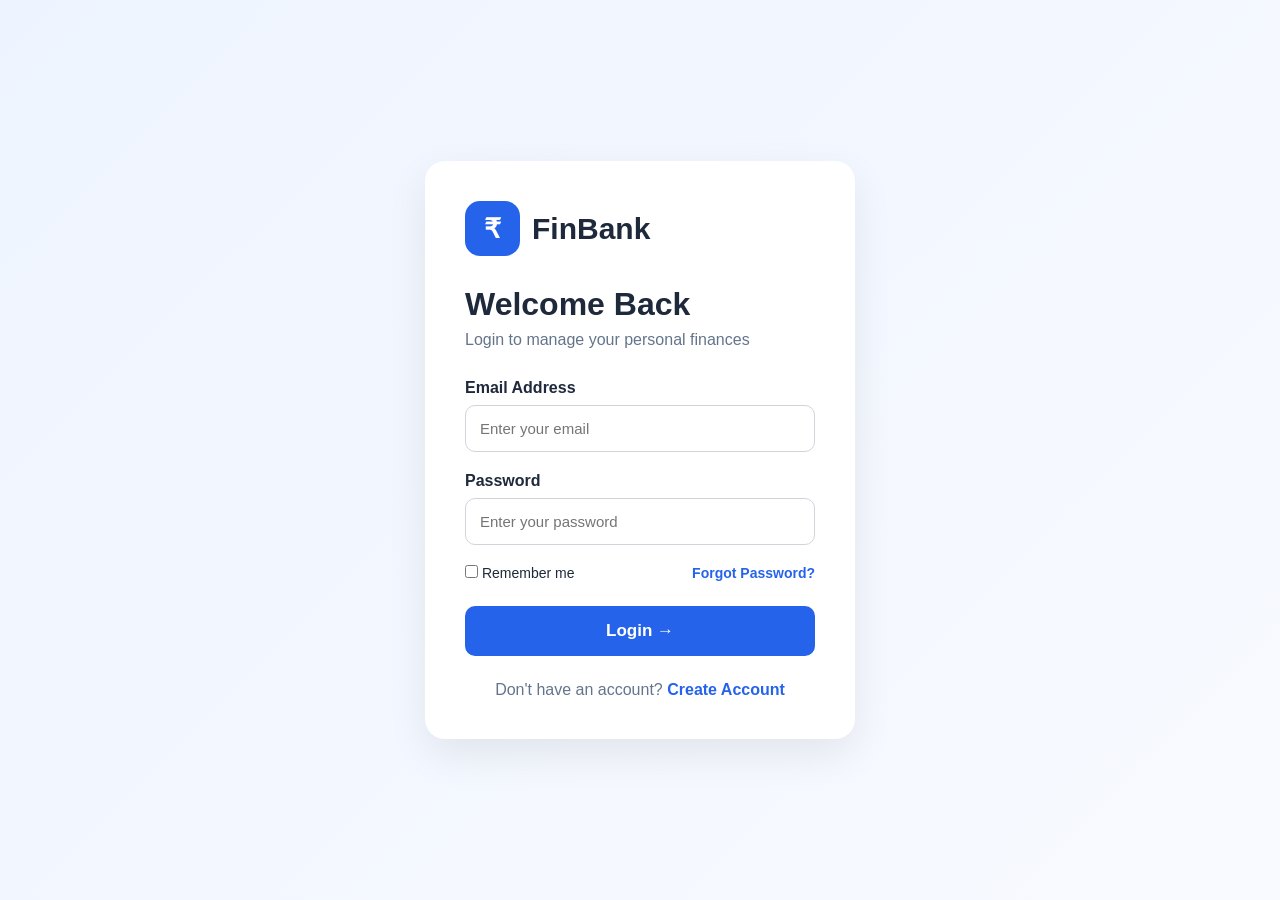
==== commit 6bda07b2: "updated code" ====
--- a/index.html
+++ b/index.html
@@ -1 +1,69 @@
-<!doctype html><html><head><meta charset="utf-8"><meta name="viewport" content="width=device-width,initial-scale=1"><title>Finora</title><link rel="stylesheet" href="css/style.css"></head><body class="landing"><div><div class="brand big center"><span class="logo">F</span> Finora</div><h1>Banking & Personal Finance<br>Management System</h1><p>Manage accounts, track spending, build budgets and reach savings goals.</p><a class="btn primary" href="login.html">Get Started</a><small>Demo: riya@example.com / riya123</small></div></body></html>+<!DOCTYPE html>
+<html lang="en">
+<head>
+    <meta charset="UTF-8">
+    <meta name="viewport" content="width=device-width, initial-scale=1.0">
+    <title>FinBank - Login</title>
+    <link rel="stylesheet" href="css/style.css">
+</head>
+
+<body>
+
+<div class="auth-container">
+
+    <div class="auth-box">
+
+        <div class="logo">
+            <div class="logo-icon">₹</div>
+            <h1>FinBank</h1>
+        </div>
+
+        <h2>Welcome Back</h2>
+        <p class="subtitle">Login to manage your personal finances</p>
+
+        <form>
+
+            <div class="input-group">
+                <label>Email Address</label>
+                <input
+                    type="email"
+                    placeholder="Enter your email"
+                    required
+                >
+            </div>
+
+            <div class="input-group">
+                <label>Password</label>
+                <input
+                    type="password"
+                    placeholder="Enter your password"
+                    required
+                >
+            </div>
+
+            <div class="options">
+                <label>
+                    <input type="checkbox">
+                    Remember me
+                </label>
+
+                <a href="#">Forgot Password?</a>
+            </div>
+
+            <a href="dashboard.html" class="login-btn">
+                Login →
+            </a>
+
+        </form>
+
+        <p class="bottom-text">
+            Don't have an account?
+            <a href="register.html">Create Account</a>
+        </p>
+
+    </div>
+
+</div>
+
+</body>
+</html>
--- a/css/style.css
+++ b/css/style.css
@@ -1,4343 +1,423 @@
-:root{
-  --p:#415A77;
-  --p2:#1B263B;
-  --p3:#778D7A;
-
-  --navy:#0D1B2A;
-  --slate:#1B263B;
-  --steel:#415A77;
-  --sage:#778D7A;
-  --beige:#D4C4A8;
-  --ivory:#F4F1DE;
-
-  --bg:#f3f1eb;
-  --card:#fbfaf6;
-  --text:#0D1B2A;
-  --muted:#687384;
-  --line:rgba(13,27,42,.10);
-
-  --green:#778D7A;
-  --red:#a85c52;
-  --yellow:#b48a4c;
-  --blue:#415A77;
-
-  --shadow:0 12px 35px rgba(13,27,42,.08);
-  --shadow-hover:0 25px 60px rgba(13,27,42,.16);
-
-  --r:20px;
-}
-
-*{
-  box-sizing:border-box
-}
-
-html{
-  scroll-behavior:smooth
-}
-
-body{
-  margin:0;
-  font-family:Inter,ui-sans-serif,system-ui,-apple-system,BlinkMacSystemFont,"Segoe UI",Arial,sans-serif;
-  background:
-    radial-gradient(circle at 90% -10%,rgba(120,108,245,.10),transparent 28%),
-    var(--bg);
-  color:var(--text);
-  -webkit-font-smoothing:antialiased;
-}
-
-body:before{
-  content:"";
-  position:fixed;
-  inset:0;
-  pointer-events:none;
-  background:linear-gradient(120deg,transparent 0 45%,rgba(255,255,255,.28) 50%,transparent 55%);
-  opacity:.18;
-  z-index:-1;
-}
-
-a{
-  text-decoration:none;
-  color:inherit
-}
-
-button,input,select{
-  font:inherit
-}
-
-button{
-  cursor:pointer
-}
-
-.muted{
-  color:var(--muted)
-}
-
-.hidden{
-  display:none!important
-}
-
-
-/* APP / SIDEBAR */
-
-.app{
-  min-height:100vh;
-  display:flex
-}
-
-.sidebar{
-  position:fixed;
-  left:0;
-  top:0;
-  bottom:0;
-  width:245px;
-  background:rgba(255,255,255,.92);
-  backdrop-filter:blur(18px);
-  -webkit-backdrop-filter:blur(18px);
-  border-right:1px solid rgba(231,233,240,.9);
-  padding:24px 15px;
-  display:flex;
-  flex-direction:column;
-  z-index:30;
-}
-
-.brand{
-  display:flex;
-  align-items:center;
-  gap:10px;
-  font-size:20px;
-  font-weight:850;
-  padding:0 10px 30px;
-  letter-spacing:-.3px;
-}
-
-.logo{
-  display:inline-grid;
-  place-items:center;
-  width:35px;
-  height:35px;
-  border-radius:11px;
-  background:linear-gradient(135deg,var(--p),#7569ef);
-  color:#fff;
-  font-weight:900;
-  box-shadow:0 7px 16px rgba(81,70,229,.24);
-}
-
-.side-title{
-  font-size:9px;
-  color:#a2a8b7;
-  letter-spacing:1.3px;
-  font-weight:800;
-  padding:0 12px 10px;
-}
-
-.sidebar nav{
-  display:grid;
-  gap:5px
+* {
+    margin: 0;
+    padding: 0;
+    box-sizing: border-box;
+}
+
+body {
+    font-family: Arial, sans-serif;
+    background: #f4f7fc;
+    color: #1e293b;
+}
+
+/* ================= LOGIN / REGISTER ================= */
+
+.auth-container {
+    min-height: 100vh;
+    display: flex;
+    justify-content: center;
+    align-items: center;
+
+    background: linear-gradient(
+        135deg,
+        #eef4ff,
+        #f8faff
+    );
+}
+
+.auth-box {
+    width: 430px;
+    padding: 40px;
+    background: white;
+    border-radius: 20px;
+
+    box-shadow:
+        0 15px 40px rgba(0, 0, 0, 0.08);
+
+    animation: appear 0.6s ease;
+}
+
+@keyframes appear {
+    from {
+        opacity: 0;
+        transform: translateY(20px);
+    }
+
+    to {
+        opacity: 1;
+        transform: translateY(0);
+    }
+}
+
+.logo {
+    display: flex;
+    align-items: center;
+    gap: 12px;
+    margin-bottom: 30px;
+}
+
+.logo-icon {
+    width: 55px;
+    height: 55px;
+
+    display: flex;
+    justify-content: center;
+    align-items: center;
+
+    background: #2563eb;
+    color: white;
+
+    border-radius: 15px;
+
+    font-size: 27px;
+    font-weight: bold;
+}
+
+.logo h1 {
+    font-size: 30px;
+}
+
+.auth-box h2 {
+    font-size: 32px;
+    margin-bottom: 8px;
+}
+
+.subtitle {
+    color: #64748b;
+    margin-bottom: 30px;
+}
+
+.input-group {
+    margin-bottom: 20px;
+}
+
+.input-group label {
+    display: block;
+    font-weight: bold;
+    margin-bottom: 8px;
+}
+
+.input-group input {
+    width: 100%;
+    padding: 14px;
+
+    border: 1px solid #d1d5db;
+    border-radius: 10px;
+
+    font-size: 15px;
+    outline: none;
+}
+
+.input-group input:focus {
+    border-color: #2563eb;
+    box-shadow: 0 0 0 3px rgba(37, 99, 235, 0.1);
+}
+
+.options {
+    display: flex;
+    justify-content: space-between;
+    margin-bottom: 25px;
+
+    font-size: 14px;
+}
+
+.options a,
+.bottom-text a {
+    color: #2563eb;
+    text-decoration: none;
+    font-weight: bold;
+}
+
+.login-btn {
+    display: block;
+    width: 100%;
+
+    text-align: center;
+
+    padding: 15px;
+
+    background: #2563eb;
+    color: white;
+
+    border-radius: 10px;
+
+    text-decoration: none;
+
+    font-size: 17px;
+    font-weight: bold;
+
+    transition: 0.3s;
+}
+
+.login-btn:hover {
+    background: #1d4ed8;
+    transform: translateY(-2px);
+}
+
+.bottom-text {
+    text-align: center;
+    margin-top: 25px;
+    color: #64748b;
+}
+
+
+/* ================= DASHBOARD ================= */
+
+.dashboard {
+    display: flex;
+    min-height: 100vh;
+}
+
+
+/* Sidebar */
+
+.sidebar {
+    width: 240px;
+    background: #172554;
+    color: white;
+
+    padding: 25px 18px;
+
+    display: flex;
+    flex-direction: column;
+}
+
+.side-logo {
+    display: flex;
+    align-items: center;
+    gap: 10px;
+
+    margin-bottom: 40px;
+}
+
+.side-logo .logo-icon {
+    width: 45px;
+    height: 45px;
+}
+
+.side-logo h2 {
+    font-size: 22px;
+}
+
+.sidebar nav {
+    display: flex;
+    flex-direction: column;
+    gap: 8px;
 }
 
 .sidebar nav a,
-.logout{
-  display:flex;
-  gap:12px;
-  align-items:center;
-  padding:12px 13px;
-  border:0;
-  border-radius:12px;
-  background:transparent;
-  color:#687286;
-  font-size:14px;
-  text-align:left;
-  transition:
-    background .22s ease,
-    color .22s ease,
-    transform .22s ease;
+.logout {
+    color: #cbd5e1;
+    text-decoration: none;
+
+    padding: 13px 15px;
+
+    border-radius: 8px;
+
+    transition: 0.2s;
 }
 
 .sidebar nav a:hover,
-.logout:hover{
-  background:#f0efff;
-  color:var(--p);
-  transform:translateX(2px);
-}
-
-.sidebar nav a.active{
-  background:linear-gradient(90deg,#efedff,#f7f6ff);
-  color:var(--p);
-  box-shadow:inset 3px 0 0 var(--p);
-}
-
-.logout{
-  margin-top:auto;
-  width:100%
-}
-
-
-/* MAIN / TOPBAR */
-
-.main{
-  margin-left:245px;
-  flex:1;
-  min-width:0
-}
-
-.topbar{
-  height:96px;
-  padding:22px 34px;
-  display:flex;
-  justify-content:space-between;
-  align-items:center;
-  position:sticky;
-  top:0;
-  z-index:20;
-  background:rgba(246,247,251,.78);
-  backdrop-filter:blur(16px);
-  -webkit-backdrop-filter:blur(16px);
-  border-bottom:1px solid rgba(231,233,240,.45);
-}
-
-.topbar h1{
-  margin:4px 0;
-  font-size:25px;
-  letter-spacing:-.6px
-}
-
-.topbar p{
-  margin:0;
-  font-size:12px
-}
-
-.eyebrow{
-  font-size:9px;
-  color:var(--p);
-  font-weight:850;
-  letter-spacing:1.35px
-}
-
-.top-right{
-  display:flex;
-  gap:9px;
-  align-items:center
-}
-
-.icon-btn,
-.avatar,
-.menu{
-  width:42px;
-  height:42px;
-  border:1px solid var(--line);
-  border-radius:13px;
-  background:rgba(255,255,255,.92);
-  display:grid;
-  place-items:center;
-  color:#5f687b;
-  transition:
-    transform .2s ease,
-    box-shadow .2s ease,
-    border-color .2s ease;
-}
-
-.icon-btn:hover,
-.avatar:hover,
-.menu:hover{
-  transform:translateY(-2px);
-  border-color:#d7d4ff;
-  box-shadow:0 8px 20px rgba(31,39,72,.08);
-}
-
-.avatar{
-  background:linear-gradient(145deg,#eeecff,#e5e2ff);
-  color:var(--p);
-  font-weight:850;
-  border-color:#e0ddff;
-}
-
-.menu{
-  display:none
-}
-
-
-/* CONTENT / GRIDS */
-
-.content{
-  max-width:1500px;
-  margin:auto;
-  padding:12px 34px 50px
-}
-
-.grid{
-  display:grid;
-  gap:18px
-}
-
-.stats{
-  grid-template-columns:repeat(4,minmax(0,1fr))
-}
-
-.two{
-  grid-template-columns:minmax(0,2fr) minmax(280px,1fr)
-}
-
-.three{
-  grid-template-columns:repeat(3,minmax(0,1fr))
-}
-
-
-/* CARDS */
-
-.card{
-  background:rgba(255,255,255,.94);
-  border:1px solid rgba(226,229,238,.95);
-  border-radius:var(--r);
-  box-shadow:var(--shadow);
-  padding:20px;
-  position:relative;
-  overflow:hidden;
-  transition:
-    transform .28s cubic-bezier(.2,.8,.2,1),
-    box-shadow .28s ease,
-    border-color .28s ease;
-  animation:cardIn .55s cubic-bezier(.2,.8,.2,1) both;
-}
-
-.card:hover{
-  transform:translateY(-4px);
-  box-shadow:var(--shadow-hover);
-  border-color:#dedcf8;
-}
-
-.card:focus-within{
-  border-color:#cfcaff;
-  box-shadow:
-    0 0 0 4px rgba(81,70,229,.08),
-    var(--shadow);
-}
-
-@keyframes cardIn{
-  from{
-    opacity:0;
-    transform:translateY(12px)
-  }
-  to{
-    opacity:1;
-    transform:translateY(0)
-  }
-}
-
-.content>.hero{
-  animation:fadeUp .55s ease both
-}
-
-.content>.section-head{
-  animation:fadeUp .5s ease both
-}
-
-.content .stats .card:nth-child(1){
-  animation-delay:.04s
-}
-
-.content .stats .card:nth-child(2){
-  animation-delay:.10s
-}
-
-.content .stats .card:nth-child(3){
-  animation-delay:.16s
-}
-
-.content .stats .card:nth-child(4){
-  animation-delay:.22s
-}
-
-@keyframes fadeUp{
-  from{
-    opacity:0;
-    transform:translateY(9px)
-  }
-  to{
-    opacity:1;
-    transform:translateY(0)
-  }
-}
-
-
-/* STAT CARDS */
-
-.stat{
-  min-height:166px
-}
-
-.stat:after{
-  content:"";
-  position:absolute;
-  width:105px;
-  height:105px;
-  right:-48px;
-  bottom:-48px;
-  border-radius:50%;
-  background:rgba(81,70,229,.045);
-}
-
-.stat .stat-icon{
-  width:42px;
-  height:42px;
-  display:grid;
-  place-items:center;
-  background:linear-gradient(145deg,#f0efff,#e9e7ff);
-  color:var(--p);
-  border-radius:13px;
-  font-weight:850;
-  margin-bottom:16px;
-}
-
-.stat small{
-  color:var(--muted)
-}
-
-.stat h2{
-  font-size:25px;
-  letter-spacing:-.5px;
-  margin:7px 0 5px;
-  font-variant-numeric:tabular-nums;
-}
-
-
-/* HERO */
-
-.hero{
-  padding:27px;
-  border-radius:22px;
-  background:
-    radial-gradient(circle at 92% 15%,rgba(81,70,229,.14),transparent 30%),
-    linear-gradient(135deg,#eeedff,#fff);
-  border:1px solid #e0defb;
-  box-shadow:var(--shadow);
-  position:relative;
-  overflow:hidden;
-}
-
-.hero:after{
-  content:"";
-  position:absolute;
-  width:190px;
-  height:190px;
-  right:-85px;
-  top:-105px;
-  border-radius:50%;
-  border:1px solid rgba(81,70,229,.10);
-  box-shadow:
-    0 0 0 28px rgba(81,70,229,.025),
-    0 0 0 56px rgba(81,70,229,.018);
-}
-
-.hero h2{
-  font-size:28px;
-  letter-spacing:-.7px;
-  margin:5px 0
-}
-
-.hero p{
-  max-width:620px
-}
-
-
-/* HEADERS */
-
-.section-head{
-  display:flex;
-  align-items:center;
-  justify-content:space-between;
-  gap:12px;
-  margin:26px 0 14px;
-}
-
-.section-head h2{
-  font-size:18px;
-  letter-spacing:-.25px;
-  margin:0
-}
-
-.actions,
-.filters{
-  display:flex;
-  flex-wrap:wrap;
-  gap:8px
-}
-
-
-/* BUTTONS */
-
-.btn{
-  border:0;
-  border-radius:11px;
-  padding:11px 16px;
-  font-weight:750;
-  display:inline-flex;
-  align-items:center;
-  justify-content:center;
-  gap:7px;
-  transition:
-    transform .2s ease,
-    box-shadow .2s ease,
-    background .2s ease;
-}
-
-.btn:hover{
-  transform:translateY(-2px)
-}
-
-.btn:active{
-  transform:translateY(0)
-}
-
-.btn.primary{
-  color:#fff;
-  background:linear-gradient(135deg,var(--p),var(--p2));
-  box-shadow:0 8px 18px rgba(81,70,229,.20);
-}
-
-.btn.primary:hover{
-  box-shadow:0 11px 24px rgba(81,70,229,.27)
-}
-
-.btn.secondary{
-  background:#f0f1f6;
-  color:#4e576a
-}
-
-.btn.secondary:hover{
-  background:#e9eaf1
-}
-
-.btn.danger{
-  background:#fff0f0;
-  color:var(--red)
-}
-
-.btn.small{
-  padding:8px 11px;
-  font-size:12px
-}
-
-.full{
-  width:100%
-}
-
-
-/* ACCOUNTS */
-
-.account-grid{
-  grid-template-columns:repeat(3,minmax(0,1fr))
-}
-
-.bank-card{
-  min-height:190px;
-  color:#fff;
-  border:0;
-  position:relative;
-  overflow:hidden;
-  background:linear-gradient(135deg,#5146e5,#756cf0);
-}
-
-.bank-card:hover{
-  border-color:transparent
-}
-
-.bank-card:nth-child(2n){
-  background:linear-gradient(135deg,#1684aa,#39a9ca)
-}
-
-.bank-card:nth-child(3n){
-  background:linear-gradient(135deg,#252c42,#505975)
-}
-
-.bank-card:before{
-  content:"";
-  position:absolute;
-  width:210px;
-  height:210px;
-  right:-105px;
-  top:-120px;
-  border-radius:50%;
-  border:1px solid rgba(255,255,255,.15);
-  box-shadow:
-    0 0 0 25px rgba(255,255,255,.035),
-    0 0 0 50px rgba(255,255,255,.025);
-}
-
-.bank-card:after{
-  content:"";
-  position:absolute;
-  width:115px;
-  height:115px;
-  left:-70px;
-  bottom:-80px;
-  border-radius:50%;
-  background:rgba(255,255,255,.08);
-}
-
-.bank-card .muted{
-  color:#ffffffb8
-}
-
-.bank-card h2{
-  font-size:27px;
-  letter-spacing:-.5px;
-  margin:22px 0
-}
-
-.bank-bottom{
-  display:flex;
-  justify-content:space-between;
-  align-items:end;
-  position:relative;
-  z-index:2;
-}
-
-.bank-number{
-  letter-spacing:2px
-}
-
-.bank-card>b{
-  font-size:14px;
-  letter-spacing:1px
-}
-
-
-/* TABLE */
-
-.table-wrap{
-  overflow:auto;
-  border-radius:12px
-}
-
-.table{
-  width:100%;
-  border-collapse:collapse
-}
-
-.table th,
-.table td{
-  padding:13px 9px;
-  border-bottom:1px solid var(--line);
-  text-align:left;
-  white-space:nowrap;
-  font-size:13px;
-}
-
-.table th{
-  font-size:10px;
-  color:#929aaa;
-  text-transform:uppercase;
-  letter-spacing:.6px
-}
-
-.table tbody tr{
-  transition:background .18s ease
-}
-
-.table tbody tr:hover{
-  background:#fafaff
-}
-
-.pos{
-  color:var(--green);
-  font-weight:750
-}
-
-.neg{
-  color:var(--red);
-  font-weight:750
-}
-
-.pill{
-  padding:5px 8px;
-  border-radius:99px;
-  background:#eaf8f1;
-  color:var(--green);
-  font-size:11px;
-  font-weight:750;
-}
-
-
-/* QUICK ACTIONS */
-
-.quick-grid{
-  grid-template-columns:repeat(2,minmax(0,1fr))
-}
-
-.quick{
-  border:1px solid var(--line);
-  background:#fff;
-  border-radius:14px;
-  padding:15px;
-  text-align:left;
-  transition:
-    transform .22s ease,
-    border-color .22s ease,
-    box-shadow .22s ease;
-}
-
-.quick:hover{
-  border-color:#cbc8ff;
-  transform:translateY(-3px);
-  box-shadow:0 10px 25px rgba(31,39,72,.07);
-}
-
-.quick b{
-  color:var(--p);
-  font-size:18px
-}
-
-.quick strong{
-  display:block;
-  margin:7px 0 2px
-}
-
-.quick small{
-  font-size:11px
-}
-
-
-/* BUDGETS / GOALS */
-
-.budget-item,
-.goal-item{
-  padding:15px 0;
-  border-bottom:1px solid var(--line)
-}
-
-.budget-item:last-child,
-.goal-item:last-child{
-  border-bottom:0
-}
-
-.budget-top{
-  display:flex;
-  justify-content:space-between;
-  align-items:center;
-  gap:12px
-}
-
-.budget-top b:last-child{
-  font-variant-numeric:tabular-nums
-}
-
-.progress{
-  height:8px;
-  background:#edf0f5;
-  border-radius:20px;
-  overflow:hidden;
-  margin-top:10px;
-}
-
-.progress span{
-  height:100%;
-  display:block;
-  border-radius:20px;
-  background:linear-gradient(90deg,var(--p),#918aff);
-  transition:width .9s cubic-bezier(.2,.8,.2,1);
-}
-
-body[data-page="budgets"] .content>.grid.two .card{
-  min-height:190px;
-  padding:22px;
-}
-
-body[data-page="budgets"] .content>.grid.two .card:before{
-  content:"";
-  position:absolute;
-  left:0;
-  top:0;
-  width:4px;
-  height:100%;
-  background:linear-gradient(var(--p),#8e87f8);
-  opacity:.9;
-}
-
-body[data-page="budgets"] .content>.grid.two .card:nth-child(2n):before{
-  background:linear-gradient(var(--blue),#71b5f4);
-}
-
-body[data-page="budgets"] .content>.grid.two .card p{
-  margin:12px 0 2px
-}
-
-body[data-page="budgets"] .content>.grid.two .card .progress{
-  height:10px;
-  background:#eef0f5
-}
-
-body[data-page="budgets"] .content>.grid.two .card .progress span{
-  background:linear-gradient(90deg,var(--p),var(--p3))
-}
-
-body[data-page="budgets"] .content>.grid.two .card .progress span[style*="var(--red)"]{
-  background:linear-gradient(90deg,#e25555,#ef7a7a)!important
-}
-
-
-/* CHARTS */
-
-.mini-chart{
-  height:230px;
-  display:flex;
-  align-items:end;
-  gap:12px;
-  padding:20px 5px 20px
-}
-
-.bar-col{
-  flex:1;
-  height:100%;
-  display:flex;
-  align-items:end;
-  justify-content:center;
-  position:relative
-}
-
-.bar{
-  width:65%;
-  border-radius:10px 10px 4px 4px;
-  background:linear-gradient(#8d88f5,#5146e5);
-  min-height:6px;
-  animation:barRise .8s cubic-bezier(.2,.8,.2,1) both;
-  transform-origin:bottom;
-}
-
-@keyframes barRise{
-  from{
-    transform:scaleY(.05);
-    opacity:.3
-  }
-  to{
-    transform:scaleY(1);
-    opacity:1
-  }
-}
-
-.bar-col small{
-  position:absolute;
-  bottom:-10px;
-  font-size:10px;
-  color:var(--muted)
-}
-
-
-/* FORMS / MODALS */
-
-.input,
-.select{
-  width:100%;
-  border:1px solid var(--line);
-  background:#fff;
-  border-radius:11px;
-  padding:11px 12px;
-  outline:none;
-  transition:
-    border-color .2s ease,
-    box-shadow .2s ease;
-}
-
-.input:focus,
-.select:focus{
-  border-color:#9995ef;
-  box-shadow:0 0 0 3px #eeeeff
-}
-
-.filter{
-  width:230px
-}
-
-.form{
-  display:grid;
-  gap:14px
-}
-
-.form-grid{
-  display:grid;
-  grid-template-columns:repeat(2,minmax(0,1fr));
-  gap:14px
-}
-
-label{
-  display:grid;
-  gap:7px;
-  font-size:12px;
-  font-weight:700;
-  color:#586176
-}
-
-.full-col{
-  grid-column:1/-1
-}
-
-.modal-bg{
-  position:fixed;
-  inset:0;
-  background:#151a2a88;
-  display:grid;
-  place-items:center;
-  padding:20px;
-  z-index:60;
-  animation:fadeIn .18s ease both;
-}
-
-.modal{
-  width:min(550px,100%);
-  background:#fff;
-  border-radius:20px;
-  padding:22px;
-  box-shadow:0 25px 80px #0003;
-  animation:modalIn .25s cubic-bezier(.2,.8,.2,1) both;
-}
-
-@keyframes fadeIn{
-  from{opacity:0}
-  to{opacity:1}
-}
-
-@keyframes modalIn{
-  from{
-    opacity:0;
-    transform:translateY(12px) scale(.98)
-  }
-  to{
-    opacity:1;
-    transform:none
-  }
-}
-
-.modal-head{
-  display:flex;
-  justify-content:space-between;
-  align-items:center;
-  margin-bottom:17px
-}
-
-.modal-head h2{
-  margin:0;
-  font-size:19px
-}
-
-.close{
-  border:0;
-  background:#f0f1f5;
-  width:35px;
-  height:35px;
-  border-radius:10px;
-  transition:transform .2s ease
-}
-
-.close:hover{
-  transform:rotate(90deg)
-}
-
-.toast{
-  position:fixed;
-  right:25px;
-  bottom:25px;
-  background:#202638;
-  color:#fff;
-  padding:13px 16px;
-  border-radius:12px;
-  z-index:100;
-  font-size:13px;
-  box-shadow:0 12px 30px #0002;
-  animation:toastIn .3s ease both;
-}
-
-@keyframes toastIn{
-  from{
-    opacity:0;
-    transform:translateY(10px)
-  }
-  to{
-    opacity:1;
-    transform:none
-  }
-}
-
-.empty{
-  text-align:center;
-  padding:40px;
-  color:var(--muted)
-}
-
-
-/* PROFILE */
-
-.profile{
-  display:flex;
-  align-items:center;
-  gap:16px
-}
-
-.profile-avatar{
-  width:70px;
-  height:70px;
-  border-radius:22px;
-  background:#e9e7ff;
-  color:var(--p);
-  display:grid;
-  place-items:center;
-  font-size:25px;
-  font-weight:900
-}
-
-
-/* AUTH / LANDING */
-
-.auth{
-  min-height:100vh;
-  display:grid;
-  place-items:center;
-  padding:24px;
-  background:#eef0f8;
-}
-
-.auth-shell{
-  width:min(980px,100%);
-  display:grid;
-  grid-template-columns:1fr 1fr;
-  background:#fff;
-  border-radius:28px;
-  overflow:hidden;
-  box-shadow:0 25px 70px #2027461f;
-}
-
-.auth-visual{
-  background:linear-gradient(145deg,var(--p),#7a72ef);
-  color:#fff;
-  padding:55px;
-  display:flex;
-  flex-direction:column;
-  justify-content:center;
-}
-
-.auth-visual h1{
-  font-size:40px;
-  line-height:1.05
-}
-
-.auth-visual p{
-  color:#e5e3ff;
-  line-height:1.7
-}
-
-.auth-card{
-  padding:45px
-}
-
-.auth-card h2{
-  font-size:30px;
-  margin:30px 0 4px
-}
-
-.auth-card form{
-  display:grid;
-  gap:14px;
-  margin-top:22px
-}
-
-.demo{
-  background:#f5f5ff;
-  border:1px dashed #cccafa;
-  border-radius:12px;
-  padding:12px;
-  margin-top:14px;
-  font-size:12px;
-  line-height:1.8
-}
-
-.auth-foot{
-  text-align:center;
-  font-size:13px;
-  color:var(--muted)
-}
-
-.auth-foot a{
-  color:var(--p);
-  font-weight:750
-}
-
-.error{
-  color:var(--red);
-  font-size:12px;
-  min-height:17px
-}
-
-.landing{
-  min-height:100vh;
-  display:grid;
-  place-items:center;
-  text-align:center;
-  background:
-    radial-gradient(circle at 80% 15%,#ddd9ff,transparent 35%),
-    var(--bg);
-  padding:30px
-}
-
-.landing>div{
-  max-width:760px
-}
-
-.landing h1{
-  font-size:52px;
-  line-height:1.05;
-  margin:25px 0 15px
-}
-
-.landing p{
-  color:var(--muted);
-  font-size:18px;
-  line-height:1.7
-}
-
-.landing small{
-  display:block;
-  color:var(--muted);
-  margin-top:18px
-}
-
-.center{
-  justify-content:center
-}
-
-
-/* RESPONSIVE */
-
-@media(max-width:1100px){
-
-  .stats{
-    grid-template-columns:repeat(2,minmax(0,1fr))
-  }
-
-  .account-grid{
-    grid-template-columns:repeat(2,minmax(0,1fr))
-  }
-
-  .two{
-    grid-template-columns:1fr
-  }
-
-  .three{
-    grid-template-columns:repeat(2,minmax(0,1fr))
-  }
-
-}
-
-
-@media(max-width:760px){
-
-  .sidebar{
-    transform:translateX(-105%);
-    transition:transform .28s ease
-  }
-
-  .sidebar.open{
-    transform:translateX(0)
-  }
-
-  .overlay{
-    display:none;
-    position:fixed;
-    inset:0;
-    background:#0004;
-    z-index:25
-  }
-
-  .overlay.show{
-    display:block;
-    animation:fadeIn .2s ease
-  }
-
-  .main{
-    margin-left:0
-  }
-
-  .menu{
-    display:grid
-  }
-
-  .topbar{
-    height:82px;
-    padding:17px
-  }
-
-  .topbar h1{
-    font-size:20px
-  }
-
-  .topbar p{
-    display:none
-  }
-
-  .content{
-    padding:8px 17px 35px
-  }
-
-  .stats,
-  .account-grid,
-  .three,
-  .quick-grid{
-    grid-template-columns:1fr
-  }
-
-  .form-grid{
-    grid-template-columns:1fr
-  }
-
-  .auth-shell{
-    grid-template-columns:1fr
-  }
-
-  .auth-visual{
-    display:none
-  }
-
-  .auth-card{
-    padding:30px
-  }
-
-  .landing h1{
-    font-size:38px
-  }
-
-  .top-right .icon-btn:first-child{
-    display:none
-  }
-
-  .section-head{
-    align-items:flex-start
-  }
-
-  .section-head h2{
-    font-size:17px
-  }
-
-  body[data-page="budgets"] .content>.grid.two .card{
-    min-height:175px
-  }
-
-}
-
-
-@media(max-width:520px){
-
-  .topbar{
-    padding-left:14px;
-    padding-right:14px
-  }
-
-  .content{
-    padding-left:13px;
-    padding-right:13px
-  }
-
-  .card{
-    padding:17px
-  }
-
-  .hero{
-    padding:21px
-  }
-
-  .hero h2{
-    font-size:23px
-  }
-
-  .btn{
-    padding:10px 13px
-  }
-
-  .filter{
-    width:100%
-  }
-
-  .section-head{
-    flex-wrap:wrap
-  }
-
-}
-
-
-@media(max-width:420px){
-
-  .top-right .icon-btn{
-    display:none
-  }
-
-  .topbar h1{
-    font-size:19px
-  }
-
-  .stat h2{
-    font-size:23px
-  }
-
-  .budget-top{
-    gap:8px
-  }
-
-}
-
-
-@media(prefers-reduced-motion:reduce){
-
-  *,
-  *:before,
-  *:after{
-    animation-duration:.01ms!important;
-    animation-iteration-count:1!important;
-    scroll-behavior:auto!important;
-    transition-duration:.01ms!important;
-  }
-
-}
-/* =========================================================
-   FINORA — LUXURY MOTION SYSTEM
-   ========================================================= */
-
-body{
-  background:
-    radial-gradient(
-      circle at 85% -10%,
-      rgba(119,141,122,.16),
-      transparent 28%
-    ),
-    radial-gradient(
-      circle at 5% 90%,
-      rgba(212,196,168,.15),
-      transparent 25%
-    ),
-    #f3f1eb;
-}
-
-
-/* -----------------------------------------
-   PAGE REVEAL
------------------------------------------ */
-
-.main{
-  animation:pageReveal .7s cubic-bezier(.16,1,.3,1) both;
-}
-
-@keyframes pageReveal{
-  from{
-    opacity:0;
-    transform:translateY(8px);
-  }
-  to{
-    opacity:1;
-    transform:none;
-  }
-}
-
-
-/* -----------------------------------------
-   PREMIUM CARD
------------------------------------------ */
-
-.card{
-  background:
-    linear-gradient(
-      145deg,
-      rgba(255,255,255,.96),
-      rgba(248,246,239,.94)
-    );
-
-  border:1px solid rgba(13,27,42,.08);
-
-  box-shadow:
-    0 8px 30px rgba(13,27,42,.055),
-    inset 0 1px 0 rgba(255,255,255,.8);
-
-  transition:
-    transform .45s cubic-bezier(.16,1,.3,1),
-    box-shadow .45s ease,
-    border-color .35s ease;
-}
-
-.card:hover{
-  transform:translateY(-7px);
-  box-shadow:
-    0 25px 55px rgba(13,27,42,.13),
-    0 4px 12px rgba(13,27,42,.05);
-
-  border-color:rgba(65,90,119,.20);
-}
-
-
-/* -----------------------------------------
-   CARD LIGHT SWEEP
------------------------------------------ */
-
-.card:before{
-  content:"";
-  position:absolute;
-  inset:0;
-
-  background:
-    linear-gradient(
-      115deg,
-      transparent 25%,
-      rgba(255,255,255,.55) 48%,
-      transparent 70%
-    );
-
-  transform:translateX(-120%);
-  transition:transform .8s cubic-bezier(.16,1,.3,1);
-
-  pointer-events:none;
-}
-
-.card:hover:before{
-  transform:translateX(120%);
-}
-
-
-/* -----------------------------------------
-   PREMIUM STAT CARDS
------------------------------------------ */
-
-.stat{
-  min-height:185px;
-  isolation:isolate;
-}
-
-.stat .stat-icon{
-  background:
-    linear-gradient(
-      145deg,
-      var(--ivory),
-      #e7dfcf
-    );
-
-  color:var(--navy);
-
-  box-shadow:
-    inset 0 1px 0 rgba(255,255,255,.8),
-    0 8px 20px rgba(13,27,42,.08);
-
-  transition:
-    transform .45s cubic-bezier(.16,1,.3,1),
-    background .3s ease;
-}
-
-.stat:hover .stat-icon{
-  transform:
-    translateY(-4px)
-    rotate(-5deg)
-    scale(1.08);
-
-  background:
-    linear-gradient(
-      145deg,
-      var(--beige),
-      var(--ivory)
-    );
-}
-
-.stat h2{
-  color:var(--navy);
-  letter-spacing:-1px;
-}
-
-.stat .pos{
-  color:var(--sage);
-}
-
-.stat .neg{
-  color:#a85c52;
-}
-
-
-/* -----------------------------------------
-   FLOATING BACKGROUND ORBS
------------------------------------------ */
-
-.content{
-  position:relative;
-}
-
-.content:before,
-.content:after{
-  content:"";
-  position:absolute;
-  border-radius:50%;
-  pointer-events:none;
-  z-index:-1;
-  filter:blur(1px);
-}
-
-.content:before{
-  width:280px;
-  height:280px;
-  top:80px;
-  right:-130px;
-
-  background:
-    radial-gradient(
-      circle,
-      rgba(65,90,119,.08),
-      transparent 68%
-    );
-
-  animation:orbFloat 9s ease-in-out infinite;
-}
-
-.content:after{
-  width:220px;
-  height:220px;
-  left:-120px;
-  bottom:250px;
-
-  background:
-    radial-gradient(
-      circle,
-      rgba(212,196,168,.12),
-      transparent 68%
-    );
-
-  animation:orbFloat 12s ease-in-out infinite reverse;
-}
-
-@keyframes orbFloat{
-  0%,100%{
-    transform:translate(0,0) scale(1);
-  }
-
-  50%{
-    transform:translate(25px,-18px) scale(1.08);
-  }
-}
-
-
-/* -----------------------------------------
-   HERO
------------------------------------------ */
-
-.hero{
-  background:
-    radial-gradient(
-      circle at 85% 20%,
-      rgba(119,141,122,.28),
-      transparent 30%
-    ),
-    radial-gradient(
-      circle at 15% 100%,
-      rgba(212,196,168,.16),
-      transparent 35%
-    ),
-    linear-gradient(
-      135deg,
-      var(--navy),
-      var(--slate)
-    );
-
-  color:#fff;
-
-  border:1px solid rgba(255,255,255,.08);
-
-  box-shadow:
-    0 25px 55px rgba(13,27,42,.18);
-
-  overflow:hidden;
-}
-
-.hero .muted{
-  color:rgba(244,241,222,.68);
-}
-
-.hero .eyebrow{
-  color:var(--beige);
-}
-
-.hero h2{
-  color:var(--ivory);
-}
-
-
-/* HERO MOVING LIGHT */
-
-.hero:before{
-  content:"";
-  position:absolute;
-
-  width:320px;
-  height:320px;
-
-  right:-100px;
-  top:-180px;
-
-  border-radius:50%;
-
-  background:
-    radial-gradient(
-      circle,
-      rgba(119,141,122,.30),
-      transparent 65%
-    );
-
-  animation:
-    heroGlow 7s ease-in-out infinite;
-}
-
-@keyframes heroGlow{
-  0%,100%{
-    transform:translate(0,0);
-    opacity:.65;
-  }
-
-  50%{
-    transform:translate(-35px,35px);
-    opacity:1;
-  }
-}
-
-
-/* -----------------------------------------
-   BUTTONS
------------------------------------------ */
-
-.btn.primary{
-  background:
-    linear-gradient(
-      135deg,
-      var(--navy),
-      var(--steel)
-    );
-
-  box-shadow:
-    0 10px 22px rgba(13,27,42,.20);
-
-  position:relative;
-  overflow:hidden;
-}
-
-.btn.primary:before{
-  content:"";
-  position:absolute;
-  inset:0;
-
-  background:
-    linear-gradient(
-      110deg,
-      transparent 30%,
-      rgba(255,255,255,.22),
-      transparent 70%
-    );
-
-  transform:translateX(-120%);
-  transition:transform .6s ease;
-}
-
-.btn.primary:hover:before{
-  transform:translateX(120%);
-}
-
-.btn.primary:hover{
-  box-shadow:
-    0 15px 30px rgba(13,27,42,.28);
-}
-
-
-/* -----------------------------------------
-   QUICK ACTIONS
------------------------------------------ */
-
-.quick{
-  background:
-    linear-gradient(
-      145deg,
-      #fffdf8,
-      #f0eee7
-    );
-
-  transition:
-    transform .35s cubic-bezier(.16,1,.3,1),
-    box-shadow .35s ease,
-    border-color .3s ease;
-}
-
-.quick:hover{
-  transform:
-    translateY(-6px)
-    scale(1.015);
-
-  border-color:
-    rgba(65,90,119,.25);
-
-  box-shadow:
-    0 18px 35px rgba(13,27,42,.10);
-}
-
-.quick b{
-  display:inline-grid;
-  place-items:center;
-
-  width:38px;
-  height:38px;
-
-  border-radius:12px;
-
-  background:
-    linear-gradient(
-      145deg,
-      var(--navy),
-      var(--steel)
-    );
-
-  color:var(--ivory);
-
-  transition:
-    transform .4s cubic-bezier(.16,1,.3,1);
-}
-
-.quick:hover b{
-  transform:
-    rotate(-8deg)
-    scale(1.12);
-}
-
-
-/* -----------------------------------------
-   ACCOUNT CARDS
------------------------------------------ */
-
-.bank-card{
-  background:
-    linear-gradient(
-      145deg,
-      var(--navy),
-      var(--slate)
-    ) !important;
-
-  box-shadow:
-    0 20px 40px rgba(13,27,42,.18);
-
-  transform-style:preserve-3d;
-}
-
-.bank-card:nth-child(2n){
-  background:
-    linear-gradient(
-      145deg,
-      var(--steel),
-      #526c87
-    ) !important;
-}
-
-.bank-card:nth-child(3n){
-  background:
-    linear-gradient(
-      145deg,
-      #53675c,
-      var(--sage)
-    ) !important;
-}
-
-.bank-card:hover{
-  transform:
-    translateY(-9px)
-    rotateX(2deg)
-    rotateY(-1deg);
-}
-
-.bank-card h2{
-  color:var(--ivory);
-}
-
-.bank-card:before{
-  animation:
-    cardOrbit 8s ease-in-out infinite;
-}
-
-@keyframes cardOrbit{
-  0%,100%{
-    transform:translate(0,0);
-  }
-
-  50%{
-    transform:translate(-20px,20px);
-  }
-}
-
-
-/* -----------------------------------------
-   PROGRESS BARS
------------------------------------------ */
-
-.progress{
-  background:
-    rgba(13,27,42,.07);
-
-  box-shadow:
-    inset 0 1px 3px rgba(13,27,42,.05);
-}
-
-.progress span{
-  background:
-    linear-gradient(
-      90deg,
-      var(--navy),
-      var(--steel),
-      var(--sage)
-    );
-
-  background-size:200% 100%;
-
-  animation:
-    progressFlow 3s ease infinite;
-}
-
-@keyframes progressFlow{
-  0%{
-    background-position:100% 0;
-  }
-
-  50%{
-    background-position:0 0;
-  }
-
-  100%{
-    background-position:100% 0;
-  }
-}
-
-
-/* -----------------------------------------
-   TRANSACTION ROWS
------------------------------------------ */
-
-.table tbody tr{
-  transition:
-    transform .25s ease,
-    background .25s ease;
-}
-
-.table tbody tr:hover{
-  background:
-    rgba(119,141,122,.07);
-
-  transform:
-    translateX(5px);
-}
-
-.table tbody tr td:first-child b{
-  transition:color .2s ease;
-}
-
-.table tbody tr:hover td:first-child b{
-  color:var(--steel);
-}
-
-
-/* -----------------------------------------
-   SECTION HEADINGS
------------------------------------------ */
-
-.section-head h2{
-  position:relative;
-}
-
-.section-head h2:after{
-  content:"";
-  position:absolute;
-
-  left:0;
-  bottom:-6px;
-
-  width:0;
-  height:2px;
-
-  background:
-    linear-gradient(
-      90deg,
-      var(--navy),
-      var(--sage)
-    );
-
-  transition:width .45s cubic-bezier(.16,1,.3,1);
-}
-
-.section-head:hover h2:after{
-  width:35px;
-}
-
-
-/* -----------------------------------------
-   AVATAR
------------------------------------------ */
-
-.avatar{
-  background:
-    linear-gradient(
-      145deg,
-      var(--navy),
-      var(--steel)
-    );
-
-  color:var(--ivory);
-
-  border-color:
-    rgba(255,255,255,.12);
-
-  box-shadow:
-    0 8px 20px rgba(13,27,42,.16);
-}
-
-.avatar:hover{
-  transform:
-    translateY(-3px)
-    rotate(-3deg)
-    scale(1.05);
-}
-
-
-/* -----------------------------------------
-   SIDEBAR
------------------------------------------ */
-
-.sidebar{
-  background:
-    linear-gradient(
-      180deg,
-      #0D1B2A,
-      #162337
-    );
-
-  border-right:
-    1px solid rgba(255,255,255,.06);
-
-  box-shadow:
-    10px 0 35px rgba(13,27,42,.12);
-}
-
-.sidebar .brand{
-  color:var(--ivory);
-}
-
-.sidebar .logo{
-  background:
-    linear-gradient(
-      135deg,
-      var(--sage),
-      var(--steel)
-    );
-
-  box-shadow:
-    0 10px 25px rgba(119,141,122,.20);
-}
-
-.side-title{
-  color:rgba(244,241,222,.42);
-}
-
-.sidebar nav a,
-.sidebar .logout{
-  color:rgba(244,241,222,.64);
-}
-
-.sidebar nav a:hover,
-.sidebar .logout:hover{
-  color:var(--ivory);
-
-  background:
-    rgba(244,241,222,.07);
-
-  transform:
-    translateX(4px);
-}
-
-.sidebar nav a.active{
-  color:var(--ivory);
-
-  background:
-    linear-gradient(
-      90deg,
-      rgba(119,141,122,.18),
-      rgba(65,90,119,.12)
-    );
-
-  box-shadow:
-    inset 3px 0 0 var(--sage);
-}
-
-
-/* -----------------------------------------
-   TOPBAR
------------------------------------------ */
-
-.topbar{
-  background:
-    rgba(243,241,235,.76);
-
-  backdrop-filter:
-    blur(22px);
-
-  -webkit-backdrop-filter:
-    blur(22px);
-}
-
-.topbar h1{
-  color:var(--navy);
-}
-
-
-/* -----------------------------------------
-   NUMBER COUNTING STYLE
------------------------------------------ */
-
-[data-count]{
-  font-variant-numeric:tabular-nums;
-  transition:
-    color .25s ease;
-}
-
-
-/* -----------------------------------------
-   DASHBOARD CASH FLOW
------------------------------------------ */
-
-.cash-flow{
-  display:flex;
-  align-items:flex-end;
-  gap:14px;
-  height:250px;
-  padding:30px 10px 25px;
-}
-
-.cash-month{
-  flex:1;
-  height:100%;
-  display:flex;
-  align-items:flex-end;
-  justify-content:center;
-  gap:5px;
-  position:relative;
-}
-
-.cash-bar{
-  width:18px;
-  border-radius:8px 8px 3px 3px;
-  transform-origin:bottom;
-
-  animation:
-    cashBar .9s cubic-bezier(.16,1,.3,1) both;
-}
-
-.cash-bar.income{
-  background:
-    linear-gradient(
-      180deg,
-      var(--sage),
-      #5e7664
-    );
-}
-
-.cash-bar.expense{
-  background:
-    linear-gradient(
-      180deg,
-      var(--beige),
-      #b29e7e
-    );
-}
-
-@keyframes cashBar{
-  from{
-    transform:scaleY(0);
-    opacity:0;
-  }
-
-  to{
-    transform:scaleY(1);
-    opacity:1;
-  }
-}
-
-.cash-month small{
-  position:absolute;
-  bottom:-20px;
-  color:var(--muted);
-  font-size:10px;
-}
-
-
-/* -----------------------------------------
-   SPENDING BREAKDOWN
------------------------------------------ */
-
-.spending-row{
-  display:grid;
-  grid-template-columns:100px 1fr 65px;
-  align-items:center;
-  gap:12px;
-  margin:15px 0;
-}
-
-.spending-track{
-  height:7px;
-  background:rgba(13,27,42,.07);
-  border-radius:99px;
-  overflow:hidden;
-}
-
-.spending-fill{
-  height:100%;
-  border-radius:99px;
-
-  background:
-    linear-gradient(
-      90deg,
-      var(--navy),
-      var(--steel),
-      var(--sage)
-    );
-
-  transform-origin:left;
-  animation:spendIn 1s cubic-bezier(.16,1,.3,1) both;
-}
-
-@keyframes spendIn{
-  from{
-    transform:scaleX(0);
-  }
-
-  to{
-    transform:scaleX(1);
-  }
-}
-
-
-/* -----------------------------------------
-   INSIGHT CARD
------------------------------------------ */
-
-.insight-card{
-  background:
-    linear-gradient(
-      135deg,
-      var(--navy),
-      var(--slate)
-    );
-
-  color:var(--ivory);
-
-  position:relative;
-  overflow:hidden;
-}
-
-.insight-card:after{
-  content:"";
-
-  position:absolute;
-
-  width:180px;
-  height:180px;
-
-  right:-70px;
-  bottom:-90px;
-
-  border-radius:50%;
-
-  background:
-    radial-gradient(
-      circle,
-      rgba(119,141,122,.32),
-      transparent 70%
-    );
-
-  animation:
-    insightPulse 5s ease-in-out infinite;
-}
-
-@keyframes insightPulse{
-  0%,100%{
-    transform:scale(1);
-  }
-
-  50%{
-    transform:scale(1.25);
-  }
-}
-
-
-/* -----------------------------------------
-   REDUCED MOTION
------------------------------------------ */
-
-@media(prefers-reduced-motion:reduce){
-  *,
-  *:before,
-  *:after{
-    animation:none!important;
-    transition:none!important;
-  }
-}
-/* =========================================================
-   FINORA — GEN Z LOGIN EXPERIENCE
-   ========================================================= */
-
-.auth-page{
-  min-height:100vh;
-  margin:0;
-  padding:0;
-  overflow-x:hidden;
-  background:#f4f1eb;
-}
-
-
-/* MAIN LAYOUT */
-
-.auth-wrap{
-  min-height:100vh;
-  display:grid;
-  grid-template-columns:52% 48%;
-}
-
-
-/* =========================================================
-   LEFT SHOWCASE
-   ========================================================= */
-
-.auth-showcase{
-  position:relative;
-  min-height:100vh;
-  overflow:hidden;
-  background:
-    radial-gradient(circle at 20% 20%,rgba(119,141,122,.32),transparent 28%),
-    radial-gradient(circle at 85% 70%,rgba(65,90,119,.55),transparent 30%),
-    linear-gradient(145deg,#0D1B2A 0%,#1B263B 48%,#415A77 100%);
-  color:#fff;
-}
-
-
-/* subtle grain */
-
-.noise{
-  position:absolute;
-  inset:0;
-  opacity:.06;
-  pointer-events:none;
-  background-image:url("data:image/svg+xml,%3Csvg viewBox='0 0 180 180' xmlns='http://www.w3.org/2000/svg'%3E%3Cfilter id='n'%3E%3CfeTurbulence type='fractalNoise' baseFrequency='.8' numOctaves='4' stitchTiles='stitch'/%3E%3C/filter%3E%3Crect width='100%25' height='100%25' filter='url(%23n)' opacity='.7'/%3E%3C/svg%3E");
-}
-
-
-/* animated glows */
-
-.glow{
-  position:absolute;
-  border-radius:50%;
-  filter:blur(5px);
-  pointer-events:none;
-}
-
-.glow-one{
-  width:420px;
-  height:420px;
-  top:-180px;
-  left:-120px;
-  background:#778D7A;
-  opacity:.25;
-  animation:glowFloat 8s ease-in-out infinite;
-}
-
-.glow-two{
-  width:360px;
-  height:360px;
-  right:-120px;
-  bottom:-100px;
-  background:#D4C4A8;
-  opacity:.12;
-  animation:glowFloat 10s ease-in-out infinite reverse;
-}
-
-.glow-three{
-  width:220px;
-  height:220px;
-  left:45%;
-  top:35%;
-  background:#415A77;
-  opacity:.35;
-  animation:glowPulse 6s ease-in-out infinite;
-}
-
-@keyframes glowFloat{
-  0%,100%{
-    transform:translate3d(0,0,0) scale(1);
-  }
-  50%{
-    transform:translate3d(25px,-20px,0) scale(1.08);
-  }
-}
-
-@keyframes glowPulse{
-  0%,100%{
-    transform:scale(1);
-    opacity:.28;
-  }
-  50%{
-    transform:scale(1.3);
-    opacity:.42;
-  }
-}
-
-
-/* showcase content */
-
-.showcase-content{
-  position:relative;
-  z-index:2;
-  min-height:100vh;
-  padding:48px 8%;
-  display:flex;
-  flex-direction:column;
-}
-
-
-/* BRAND */
-
-.auth-brand{
-  display:flex;
-  align-items:center;
-  gap:12px;
-  font-size:21px;
-  font-weight:800;
-  letter-spacing:-.5px;
-}
-
-.auth-logo{
-  width:38px;
-  height:38px;
-  display:grid;
-  place-items:center;
-  border-radius:12px;
-  background:linear-gradient(135deg,#778D7A,#D4C4A8);
-  color:#0D1B2A;
-  font-weight:900;
-  box-shadow:
-    0 8px 25px rgba(0,0,0,.2),
-    inset 0 1px 0 rgba(255,255,255,.4);
-}
-
-
-/* COPY */
-
-.showcase-copy{
-  max-width:540px;
-  margin-top:13vh;
-}
-
-.mini-pill{
-  display:inline-flex;
-  align-items:center;
-  gap:8px;
-  padding:8px 12px;
-  border:1px solid rgba(255,255,255,.15);
-  background:rgba(255,255,255,.07);
-  backdrop-filter:blur(12px);
-  border-radius:999px;
-  font-size:9px;
-  font-weight:800;
-  letter-spacing:1.6px;
-  color:#D4C4A8;
-  animation:softAppear .8s ease both;
-}
-
-.pulse-dot{
-  width:6px;
-  height:6px;
-  border-radius:50%;
-  background:#778D7A;
-  box-shadow:0 0 0 5px rgba(119,141,122,.13);
-  animation:dotPulse 2s ease-in-out infinite;
-}
-
-@keyframes dotPulse{
-  0%,100%{box-shadow:0 0 0 4px rgba(119,141,122,.12)}
-  50%{box-shadow:0 0 0 8px rgba(119,141,122,.02)}
-}
-
-.showcase-copy h1{
-  margin:22px 0 20px;
-  max-width:560px;
-  font-size:clamp(45px,5vw,76px);
-  line-height:.96;
-  letter-spacing:-4px;
-  font-weight:800;
-}
-
-.showcase-copy h1 span{
-  display:block;
-  color:#D4C4A8;
-  font-style:italic;
-  font-weight:500;
-}
-
-.showcase-copy p{
-  max-width:470px;
-  margin:0;
-  color:rgba(255,255,255,.66);
-  font-size:16px;
-  line-height:1.7;
-}
-
-
-/* =========================================================
-   FLOATING CARDS
-   ========================================================= */
-
-.float-card{
-  position:absolute;
-  z-index:4;
-  background:rgba(255,255,255,.09);
-  border:1px solid rgba(255,255,255,.14);
-  backdrop-filter:blur(22px);
-  -webkit-backdrop-filter:blur(22px);
-  box-shadow:
-    0 25px 60px rgba(0,0,0,.22),
-    inset 0 1px 0 rgba(255,255,255,.12);
-  border-radius:22px;
-  animation:cardFloat 7s ease-in-out infinite;
-}
-
-@keyframes cardFloat{
-  0%,100%{
-    transform:translateY(0) rotate(0deg);
-  }
-  50%{
-    transform:translateY(-12px) rotate(.5deg);
-  }
-}
-
-
-/* balance */
-
-.balance-float{
-  width:270px;
-  right:8%;
-  top:17%;
-  padding:20px;
-  animation-delay:-1s;
-}
-
-.float-top{
-  display:flex;
-  justify-content:space-between;
-  align-items:center;
-  color:rgba(255,255,255,.55);
-  font-size:10px;
-  font-weight:700;
-  text-transform:uppercase;
-  letter-spacing:.8px;
-}
-
-.float-menu{
-  letter-spacing:2px;
-}
-
-.balance-float>strong{
-  display:block;
-  margin:14px 0 6px;
-  font-size:31px;
-  letter-spacing:-1.5px;
-}
-
-.balance-meta{
-  display:flex;
-  gap:7px;
-  font-size:10px;
-  color:rgba(255,255,255,.45);
-}
-
-.balance-up{
-  color:#b9d0bb;
-  font-weight:800;
-}
-
-.mini-chart{
-  height:50px;
-  margin-top:18px;
-  display:flex;
-  align-items:end;
-  gap:5px;
-}
-
-.mini-chart span{
-  flex:1;
-  border-radius:5px 5px 2px 2px;
-  background:linear-gradient(to top,#778D7A,#D4C4A8);
-  opacity:.8;
-  animation:barGrow 1.5s cubic-bezier(.2,.8,.2,1) both;
-}
-
-.mini-chart span:nth-child(2){animation-delay:.05s}
-.mini-chart span:nth-child(3){animation-delay:.1s}
-.mini-chart span:nth-child(4){animation-delay:.15s}
-.mini-chart span:nth-child(5){animation-delay:.2s}
-.mini-chart span:nth-child(6){animation-delay:.25s}
-.mini-chart span:nth-child(7){animation-delay:.3s}
-.mini-chart span:nth-child(8){animation-delay:.35s}
-.mini-chart span:nth-child(9){animation-delay:.4s}
-.mini-chart span:nth-child(10){animation-delay:.45s}
-
-@keyframes barGrow{
-  from{
-    transform:scaleY(0);
-    transform-origin:bottom;
-  }
-}
-
-
-/* savings */
-
-.savings-float{
-  left:8%;
-  bottom:19%;
-  width:245px;
-  padding:17px;
-  display:flex;
-  align-items:center;
-  gap:12px;
-  animation-delay:-3s;
-}
-
-.saving-icon{
-  width:40px;
-  height:40px;
-  flex:none;
-  display:grid;
-  place-items:center;
-  border-radius:13px;
-  background:rgba(212,196,168,.13);
-  color:#D4C4A8;
-  font-size:21px;
-}
-
-.saving-info{
-  flex:1;
-  min-width:0;
-}
-
-.saving-info small{
-  display:block;
-  color:rgba(255,255,255,.45);
-  font-size:9px;
-  margin-bottom:2px;
-}
-
-.saving-info strong{
-  display:block;
-  font-size:12px;
-  margin-bottom:8px;
-}
-
-.saving-progress{
-  height:4px;
-  background:rgba(255,255,255,.1);
-  border-radius:99px;
-  overflow:hidden;
-  margin-bottom:5px;
-}
-
-.saving-progress span{
-  display:block;
-  height:100%;
-  width:65%;
-  border-radius:inherit;
-  background:linear-gradient(90deg,#778D7A,#D4C4A8);
-  animation:progressIn 1.5s ease both;
-}
-
-@keyframes progressIn{
-  from{width:0}
-}
-
-.saving-percent{
-  font-size:12px;
-  color:#D4C4A8;
-}
-
-
-/* spending */
-
-.spending-float{
-  right:14%;
-  bottom:9%;
-  padding:15px 18px;
-  display:flex;
-  align-items:center;
-  gap:12px;
-  animation-delay:-5s;
-}
-
-.spending-ring{
-  width:45px;
-  height:45px;
-  border-radius:50%;
-  display:grid;
-  place-items:center;
-  background:
-    radial-gradient(circle,#1B263B 57%,transparent 58%),
-    conic-gradient(#D4C4A8 72%,rgba(255,255,255,.1) 0);
-}
-
-.spending-ring span{
-  font-size:9px;
-  font-weight:800;
-}
-
-.spending-float small{
-  display:block;
-  color:rgba(255,255,255,.45);
-  font-size:9px;
-}
-
-.spending-float strong{
-  display:block;
-  font-size:15px;
-  margin:2px 0;
-}
-
-.spending-float p{
-  margin:0;
-  color:#b9d0bb;
-  font-size:8px;
-}
-
-
-/* bottom labels */
-
-.showcase-bottom{
-  margin-top:auto;
-  display:flex;
-  gap:35px;
-  color:rgba(255,255,255,.32);
-  font-size:9px;
-  font-weight:800;
-  letter-spacing:2px;
-}
-
-
-/* =========================================================
-   RIGHT FORM AREA
-   ========================================================= */
-
-.auth-form-area{
-  min-height:100vh;
-  display:grid;
-  place-items:center;
-  background:#F4F1DE;
-}
-
-.auth-form-inner{
-  width:min(430px,calc(100% - 70px));
-  padding:50px 0;
-}
-
-
-/* mobile logo */
-
-.mobile-brand{
-  display:none;
-  align-items:center;
-  gap:10px;
-  font-size:19px;
-}
-
-
-/* heading */
-
-.login-heading{
-  margin-bottom:35px;
-}
-
-.welcome-tag{
-  display:inline-flex;
-  align-items:center;
-  gap:7px;
-  margin-bottom:13px;
-  color:#778D7A;
-  font-size:11px;
-  font-weight:800;
-  letter-spacing:1px;
-  text-transform:uppercase;
-}
-
-.welcome-tag span{
-  font-size:14px;
-}
-
-.login-heading h2{
-  margin:0;
-  color:#0D1B2A;
-  font-size:43px;
-  line-height:.98;
-  letter-spacing:-2.5px;
-  font-weight:800;
-}
-
-.login-heading h2 span{
-  color:#415A77;
-}
-
-.login-heading p{
-  margin:15px 0 0;
-  color:#687384;
-  font-size:14px;
-}
-
-
-/* inputs */
-
-.modern-login-form{
-  display:grid;
-  gap:18px;
-}
-
-.input-group{
-  display:block;
-}
-
-.input-label{
-  display:block;
-  margin-bottom:8px;
-  color:#0D1B2A;
-  font-size:11px;
-  font-weight:800;
-  letter-spacing:.2px;
-}
-
-.input-wrap{
-  position:relative;
-}
-
-.input-icon{
-  position:absolute;
-  left:16px;
-  top:50%;
-  transform:translateY(-50%);
-  color:#778D7A;
-  font-size:14px;
-  font-weight:800;
-  z-index:2;
-}
-
-.input-wrap input{
-  width:100%;
-  height:54px;
-  box-sizing:border-box;
-  padding:0 48px 0 43px;
-  border:1px solid rgba(13,27,42,.12);
-  border-radius:14px;
-  outline:none;
-  background:rgba(255,255,255,.65);
-  color:#0D1B2A;
-  font-family:inherit;
-  font-size:13px;
-  transition:
-    border .25s ease,
-    box-shadow .25s ease,
-    background .25s ease,
-    transform .25s ease;
-}
-
-.input-wrap input::placeholder{
-  color:#a1a7af;
-}
-
-.input-wrap input:hover{
-  border-color:rgba(65,90,119,.28);
-}
-
-.input-wrap input:focus{
-  background:#fff;
-  border-color:#415A77;
-  box-shadow:
-    0 0 0 4px rgba(65,90,119,.08),
-    0 12px 25px rgba(13,27,42,.06);
-  transform:translateY(-1px);
-}
-
-.password-toggle{
-  position:absolute;
-  right:7px;
-  top:7px;
-  width:40px;
-  height:40px;
-  border:0;
-  border-radius:10px;
-  background:transparent;
-  color:#687384;
-  cursor:pointer;
-  transition:.2s ease;
-}
-
-.password-toggle:hover{
-  background:#eef0e9;
-  color:#0D1B2A;
-}
-
-
-/* error */
-
-.login-error{
-  min-height:16px;
-  color:#a85c52;
-  font-size:11px;
-  font-weight:700;
-}
-
-
-/* sign in button */
-
-.login-button{
-  position:relative;
-  width:100%;
-  height:57px;
-  display:flex;
-  align-items:center;
-  justify-content:center;
-  gap:10px;
-  border:0;
-  border-radius:15px;
-  cursor:pointer;
-  overflow:hidden;
-  color:#fff;
-  background:linear-gradient(135deg,#0D1B2A,#415A77);
-  font-family:inherit;
-  font-size:13px;
-  font-weight:800;
-  box-shadow:0 15px 30px rgba(13,27,42,.18);
-  transition:
-    transform .25s ease,
-    box-shadow .25s ease;
-}
-
-.login-button::before{
-  content:"";
-  position:absolute;
-  width:70px;
-  height:150%;
-  left:-100px;
-  top:-25%;
-  background:linear-gradient(
-    90deg,
-    transparent,
-    rgba(255,255,255,.18),
-    transparent
-  );
-  transform:skewX(-18deg);
-  transition:left .7s ease;
-}
-
-.login-button:hover{
-  transform:translateY(-3px);
-  box-shadow:0 20px 40px rgba(13,27,42,.23);
-}
-
-.login-button:hover::before{
-  left:110%;
-}
-
-.login-button:active{
-  transform:translateY(-1px) scale(.99);
-}
-
-.button-arrow{
-  width:25px;
-  height:25px;
-  display:grid;
-  place-items:center;
-  border-radius:8px;
-  background:rgba(255,255,255,.12);
-  transition:transform .25s ease;
-}
-
-.login-button:hover .button-arrow{
-  transform:translate(3px,-3px);
-}
-
-
-/* =========================================================
-   DEMO USERS
-   ========================================================= */
-
-.demo-section{
-  margin-top:27px;
-}
-
-.demo-heading{
-  display:flex;
-  align-items:center;
-  gap:10px;
-  margin-bottom:11px;
-}
-
-.demo-heading>span:first-child{
-  color:#687384;
-  font-size:9px;
-  font-weight:900;
-  letter-spacing:1.5px;
-}
-
-.demo-line{
-  height:1px;
-  flex:1;
-  background:rgba(13,27,42,.08);
-}
-
-.demo-users{
-  display:grid;
-  grid-template-columns:repeat(3,1fr);
-  gap:8px;
-}
-
-.demo-user{
-  min-width:0;
-  display:flex;
-  align-items:center;
-  gap:8px;
-  padding:10px;
-  border:1px solid rgba(13,27,42,.08);
-  border-radius:13px;
-  background:rgba(255,255,255,.48);
-  cursor:pointer;
-  text-align:left;
-  transition:
-    transform .2s ease,
-    background .2s ease,
-    border .2s ease,
-    box-shadow .2s ease;
-}
-
-.demo-user:hover{
-  transform:translateY(-3px);
-  background:#fff;
-  border-color:rgba(65,90,119,.18);
-  box-shadow:0 10px 22px rgba(13,27,42,.07);
-}
-
-.demo-avatar{
-  width:30px;
-  height:30px;
-  flex:none;
-  display:grid;
-  place-items:center;
-  border-radius:9px;
-  font-size:10px;
-  font-weight:900;
-}
-
-.avatar-purple{
-  background:#e5e2f8;
-  color:#415A77;
-}
-
-.avatar-blue{
-  background:#dfe7ed;
-  color:#1B263B;
-}
-
-.avatar-sage{
-  background:#e1e9e0;
-  color:#526653;
-}
-
-.demo-details{
-  min-width:0;
-  flex:1;
-}
-
-.demo-details strong{
-  display:block;
-  color:#0D1B2A;
-  font-size:10px;
-}
-
-.demo-details small{
-  display:block;
-  margin-top:2px;
-  color:#89909b;
-  font-size:7px;
-}
-
-.demo-arrow{
-  color:#9aa1aa;
-  font-size:12px;
-}
-
-
-/* divider */
-
-.auth-divider{
-  display:flex;
-  align-items:center;
-  gap:12px;
-  margin:25px 0 20px;
-}
-
-.auth-divider span{
-  height:1px;
-  flex:1;
-  background:rgba(13,27,42,.08);
-}
-
-.auth-divider small{
-  color:#a0a5ac;
-  font-size:8px;
-  font-weight:800;
-}
-
-
-/* create account */
-
-.create-account{
-  margin:0;
-  text-align:center;
-  color:#687384;
-  font-size:12px;
-}
-
-.create-account a{
-  color:#0D1B2A;
-  font-weight:800;
-  text-decoration:none;
-  border-bottom:1px solid rgba(13,27,42,.25);
-  transition:.2s ease;
-}
-
-.create-account a:hover{
-  color:#415A77;
-  border-color:#415A77;
-}
-
-.create-account a span{
-  display:inline-block;
-  transition:transform .2s ease;
-}
-
-.create-account a:hover span{
-  transform:translate(2px,-2px);
-}
-
-
-/* footer */
-
-.login-footer{
-  display:flex;
-  justify-content:center;
-  gap:7px;
-  margin-top:28px;
-  color:#a0a5ac;
-  font-size:8px;
-}
-
-
-/* =========================================================
-   ANIMATIONS
-   ========================================================= */
-
-.showcase-copy,
-.balance-float,
-.savings-float,
-.spending-float,
-.auth-form-inner{
-  animation:loginReveal .8s cubic-bezier(.2,.8,.2,1) both;
-}
-
-.balance-float{
-  animation:
-    loginReveal .8s cubic-bezier(.2,.8,.2,1) both,
-    cardFloat 7s ease-in-out 1s infinite;
-}
-
-.savings-float{
-  animation:
-    loginReveal .8s .15s cubic-bezier(.2,.8,.2,1) both,
-    cardFloat 7s ease-in-out 1.15s infinite;
-}
-
-.spending-float{
-  animation:
-    loginReveal .8s .25s cubic-bezier(.2,.8,.2,1) both,
-    cardFloat 7s ease-in-out 1.25s infinite;
-}
-
-@keyframes loginReveal{
-  from{
-    opacity:0;
-    transform:translateY(18px);
-  }
-  to{
-    opacity:1;
-    transform:none;
-  }
-}
-
-
-/* =========================================================
-   RESPONSIVE
-   ========================================================= */
-
-@media(max-width:1050px){
-
-  .auth-wrap{
-    grid-template-columns:46% 54%;
-  }
-
-  .showcase-copy h1{
-    font-size:53px;
-  }
-
-  .balance-float{
-    right:5%;
-    width:230px;
-  }
-
-  .savings-float{
-    left:5%;
-  }
-
-  .spending-float{
-    right:5%;
-  }
-
-}
-
-
-@media(max-width:800px){
-
-  .auth-wrap{
-    display:block;
-  }
-
-  .auth-showcase{
-    min-height:auto;
-    height:300px;
-  }
-
-  .showcase-content{
-    min-height:300px;
-    padding:28px 25px;
-  }
-
-  .showcase-copy{
-    margin-top:35px;
-  }
-
-  .showcase-copy h1{
-    font-size:42px;
-    letter-spacing:-2px;
-    max-width:500px;
-  }
-
-  .showcase-copy p{
-    display:none;
-  }
-
-  .balance-float{
-    display:none;
-  }
-
-  .savings-float{
-    right:25px;
-    left:auto;
-    bottom:30px;
-    width:200px;
-    transform:scale(.85);
-  }
-
-  .spending-float{
-    display:none;
-  }
-
-  .showcase-bottom{
-    display:none;
-  }
-
-  .auth-form-area{
-    min-height:calc(100vh - 300px);
-    padding:20px 0;
-  }
-
-  .auth-form-inner{
-    width:min(430px,calc(100% - 40px));
-  }
-
-  .mobile-brand{
-    display:flex;
-    margin-bottom:35px;
-  }
-
-}
-
-
-@media(max-width:520px){
-
-  .auth-showcase{
-    height:250px;
-  }
-
-  .showcase-content{
-    min-height:250px;
-    padding:24px 20px;
-  }
-
-  .auth-brand{
-    font-size:18px;
-  }
-
-  .auth-logo{
-    width:34px;
-    height:34px;
-  }
-
-  .showcase-copy{
-    margin-top:25px;
-  }
-
-  .mini-pill{
-    font-size:7px;
-  }
-
-  .showcase-copy h1{
-    margin-top:15px;
-    font-size:34px;
-    letter-spacing:-1.7px;
-  }
-
-  .savings-float{
-    bottom:15px;
-    right:10px;
-    transform:scale(.75);
-    transform-origin:right bottom;
-  }
-
-  .auth-form-inner{
-    width:calc(100% - 32px);
-    padding:25px 0 35px;
-  }
-
-  .login-heading h2{
-    font-size:36px;
-    letter-spacing:-2px;
-  }
-
-  .demo-users{
-    grid-template-columns:1fr;
-  }
-
-  .demo-user{
-    padding:11px;
-  }
-
-  .demo-details small{
-    font-size:8px;
-  }
-
-  .login-footer{
-    flex-wrap:wrap;
-  }
-
-}
-
-
-/* reduced motion */
-
-@media(prefers-reduced-motion:reduce){
-
-  *,
-  *::before,
-  *::after{
-    animation-duration:.01ms !important;
-    animation-iteration-count:1 !important;
-    transition-duration:.01ms !important;
-  }
-
-}
-/* =========================================================
-   REGISTER PAGE
-   ========================================================= */
-
-.register-page .auth-showcase{
-  background:
-    radial-gradient(
-      circle at 15% 25%,
-      rgba(119,141,122,.30),
-      transparent 27%
-    ),
-    radial-gradient(
-      circle at 85% 75%,
-      rgba(212,196,168,.14),
-      transparent 28%
-    ),
-    linear-gradient(
-      145deg,
-      #0D1B2A 0%,
-      #1B263B 48%,
-      #415A77 100%
-    );
-}
-
-
-/* REGISTER COPY */
-
-.register-copy{
-  margin-top:16vh;
-}
-
-.register-copy h1{
-  max-width:500px;
-}
-
-
-/* =========================================================
-   GROWTH CARD
-   ========================================================= */
-
-.growth-card{
-  width:260px;
-  right:8%;
-  top:17%;
-  padding:20px;
-  animation:
-    loginReveal .8s ease both,
-    cardFloat 7s ease-in-out 1s infinite;
-}
-
-.growth-header{
-  display:flex;
-  justify-content:space-between;
-  color:rgba(255,255,255,.48);
-  font-size:9px;
-  font-weight:800;
-  text-transform:uppercase;
-  letter-spacing:1px;
-}
-
-.growth-value{
-  display:flex;
-  align-items:end;
-  gap:10px;
-  margin-top:14px;
-}
-
-.growth-value strong{
-  font-size:28px;
-  letter-spacing:-1.5px;
-}
-
-.growth-value span{
-  margin-bottom:5px;
-  color:#b9d0bb;
-  font-size:9px;
-  font-weight:800;
-}
-
-.growth-bars{
-  height:65px;
-  margin-top:18px;
-  display:flex;
-  align-items:end;
-  gap:6px;
-}
-
-.growth-bars span{
-  flex:1;
-  border-radius:5px 5px 2px 2px;
-  background:linear-gradient(
-    to top,
-    #778D7A,
-    #D4C4A8
-  );
-  opacity:.85;
-  transform-origin:bottom;
-  animation:barGrow 1.4s cubic-bezier(.2,.8,.2,1) both;
-}
-
-.growth-bars span:nth-child(2){animation-delay:.08s}
-.growth-bars span:nth-child(3){animation-delay:.16s}
-.growth-bars span:nth-child(4){animation-delay:.24s}
-.growth-bars span:nth-child(5){animation-delay:.32s}
-.growth-bars span:nth-child(6){animation-delay:.40s}
-.growth-bars span:nth-child(7){animation-delay:.48s}
-
-
-/* =========================================================
-   HABIT CARD
-   ========================================================= */
-
-.habit-card{
-  left:8%;
-  bottom:22%;
-  display:flex;
-  align-items:center;
-  gap:12px;
-  padding:15px 17px;
-  animation:
-    loginReveal .8s .15s ease both,
-    cardFloat 8s ease-in-out 1.2s infinite;
-}
-
-.habit-icon{
-  width:38px;
-  height:38px;
-  display:grid;
-  place-items:center;
-  border-radius:12px;
-  background:rgba(119,141,122,.16);
-  color:#c4d7c5;
-  font-size:16px;
-  font-weight:900;
-}
-
-.habit-content small{
-  display:block;
-  color:rgba(255,255,255,.42);
-  font-size:8px;
-}
-
-.habit-content strong{
-  display:block;
-  margin-top:3px;
-  font-size:11px;
-}
-
-.habit-content span{
-  display:block;
-  margin-top:3px;
-  color:#b9d0bb;
-  font-size:8px;
-}
-
-
-/* =========================================================
-   GOAL CARD
-   ========================================================= */
-
-.goal-card{
-  right:13%;
-  bottom:9%;
-  width:175px;
-  padding:16px;
-  animation:
-    loginReveal .8s .25s ease both,
-    cardFloat 9s ease-in-out 1.5s infinite;
-}
-
-.goal-top{
-  display:flex;
-  align-items:center;
-  gap:7px;
-}
-
-.goal-top span{
-  color:#D4C4A8;
-  font-size:17px;
-}
-
-.goal-top small{
-  color:rgba(255,255,255,.43);
-  font-size:7px;
-  font-weight:900;
-  letter-spacing:1px;
-}
-
-.goal-card>strong{
-  display:block;
-  margin:11px 0;
-  font-size:22px;
-  letter-spacing:-1px;
-}
-
-.goal-line{
-  height:4px;
-  overflow:hidden;
-  border-radius:99px;
-  background:rgba(255,255,255,.1);
-}
-
-.goal-line span{
-  display:block;
-  width:65%;
-  height:100%;
-  border-radius:inherit;
-  background:#D4C4A8;
-  animation:progressIn 1.4s ease both;
-}
-
-.goal-bottom{
-  display:flex;
-  justify-content:space-between;
-  margin-top:7px;
-}
-
-.goal-bottom small{
-  color:rgba(255,255,255,.43);
-  font-size:8px;
-}
-
-.goal-bottom small:last-child{
-  color:#D4C4A8;
-  font-weight:800;
-}
-
-
-/* =========================================================
-   REGISTER FORM
-   ========================================================= */
-
-.register-heading{
-  margin-bottom:27px;
-}
-
-.register-heading h2{
-  max-width:390px;
-}
-
-
-/* password strength */
-
-.password-strength{
-  display:flex;
-  align-items:center;
-  gap:8px;
-  margin-top:7px;
-}
-
-.strength-bars{
-  display:flex;
-  gap:3px;
-  flex:1;
-}
-
-.strength-bars span{
-  height:3px;
-  flex:1;
-  border-radius:99px;
-  background:#dfe1dd;
-  transition:
-    background .25s ease,
-    transform .25s ease;
-}
-
-.strength-bars span.active{
-  background:#778D7A;
-  transform:scaleY(1.4);
-}
-
-.password-strength small{
-  min-width:105px;
-  text-align:right;
-  color:#8d949d;
-  font-size:8px;
-}
-
-
-/* register button */
-
-.register-button{
-  margin-top:1px;
-}
-
-
-/* =========================================================
-   REGISTER RESPONSIVE
-   ========================================================= */
-
-@media(max-width:1050px){
-
-  .growth-card{
-    right:5%;
-    width:220px;
-  }
-
-  .habit-card{
-    left:5%;
-  }
-
-  .goal-card{
-    right:5%;
-  }
-
-}
-
-
-@media(max-width:800px){
-
-  .register-showcase{
-    height:300px;
-  }
-
-  .register-copy{
-    margin-top:35px;
-  }
-
-  .growth-card{
-    display:none;
-  }
-
-  .habit-card{
-    display:none;
-  }
-
-  .goal-card{
-    right:25px;
-    bottom:25px;
-  }
-
-}
-
-
-@media(max-width:520px){
-
-  .register-showcase{
-    height:250px;
-  }
-
-  .register-copy{
-    margin-top:25px;
-  }
-
-  .register-copy h1{
-    font-size:34px;
-  }
-
-  .goal-card{
-    transform:scale(.75);
-    transform-origin:right bottom;
-    right:8px;
-    bottom:8px;
-  }
-
-}
-/* =========================================================
-   FINORA THEME SWITCH
-   ========================================================= */
-
-.theme-toggle{
-
-  width:42px;
-  height:42px;
-
-  display:grid;
-  place-items:center;
-
-  flex:none;
-
-  border:1px solid rgba(13,27,42,.10);
-
-  border-radius:13px;
-
-  background:rgba(255,255,255,.72);
-
-  color:#0D1B2A;
-
-  font-size:19px;
-  line-height:1;
-
-  cursor:pointer;
-
-  box-shadow:
-    0 6px 18px rgba(13,27,42,.06);
-
-  transition:
-    transform .25s ease,
-    background .3s ease,
-    color .3s ease,
-    border .3s ease,
-    box-shadow .3s ease;
-}
-
-
-.theme-toggle:hover{
-
-  transform:
-    translateY(-2px)
-    rotate(8deg);
-
-  background:#fff;
-
-  box-shadow:
-    0 10px 25px rgba(13,27,42,.11);
-
-}
-
-
-.theme-toggle:active{
-
-  transform:
-    scale(.92)
-    rotate(0);
-
-}
-
-
-/* AUTH PAGES */
-
-.auth-theme-toggle{
-
-  position:fixed;
-
-  top:25px;
-  right:25px;
-
-  z-index:100;
-
-}
-
-
-/* =========================================================
-   DARK MODE
-   ========================================================= */
-
-html[data-theme="dark"]{
-
-  color-scheme:dark;
-
-}
-
-
-html[data-theme="dark"] body{
-
-  background:
-    radial-gradient(
-      circle at 90% -10%,
-      rgba(65,90,119,.24),
-      transparent 30%
-    ),
-    #08131F;
-
-  color:#F4F1DE;
-
-}
-
-
-/* subtle page glow */
-
-html[data-theme="dark"] body:before{
-
-  background:
-    linear-gradient(
-      120deg,
-      transparent 0 45%,
-      rgba(212,196,168,.035) 50%,
-      transparent 55%
-    );
-
-  opacity:.4;
-
-}
-
-
-/* =========================================================
-   APP SIDEBAR
-   ========================================================= */
-
-html[data-theme="dark"] .sidebar{
-
-  background:
-    rgba(13,27,42,.92);
-
-  border-right:
-    1px solid rgba(244,241,222,.08);
-
-  box-shadow:
-    15px 0 40px rgba(0,0,0,.15);
-
-}
-
-
-html[data-theme="dark"] .brand{
-
-  color:#F4F1DE;
-
-}
-
-
-html[data-theme="dark"] .side-title{
-
-  color:#667487;
-
-}
-
-
-html[data-theme="dark"] .sidebar nav a,
-html[data-theme="dark"] .logout{
-
-  color:#9BA7B4;
-
-}
-
-
-html[data-theme="dark"] .sidebar nav a:hover,
-html[data-theme="dark"] .logout:hover{
-
-  background:
-    rgba(119,141,122,.10);
-
-  color:#D4C4A8;
-
-}
-
-
-html[data-theme="dark"] .sidebar nav a.active{
-
-  background:
-    linear-gradient(
-      90deg,
-      rgba(65,90,119,.45),
-      rgba(65,90,119,.12)
-    );
-
-  color:#D4C4A8;
-
-  box-shadow:
-    inset 3px 0 0 #778D7A;
-
-}
-
-
-/* =========================================================
-   TOPBAR
-   ========================================================= */
-
-html[data-theme="dark"] .topbar{
-
-  background:
-    rgba(8,19,31,.78);
-
-  border-bottom:
-    1px solid rgba(244,241,222,.07);
-
-}
-
-
-html[data-theme="dark"] .topbar h1,
-html[data-theme="dark"] .topbar h2{
-
-  color:#F4F1DE;
-
-}
-
-
-html[data-theme="dark"] .muted{
-
-  color:#8D9AAA;
-
-}
-
-
-html[data-theme="dark"] .eyebrow{
-
-  color:#778D7A;
-
-}
-
-
-/* =========================================================
-   THEME BUTTON
-   ========================================================= */
-
-html[data-theme="dark"] .theme-toggle{
-
-  background:
-    rgba(255,255,255,.06);
-
-  border-color:
-    rgba(244,241,222,.10);
-
-  color:#D4C4A8;
-
-}
-
-
-html[data-theme="dark"] .theme-toggle:hover{
-
-  background:
-    rgba(212,196,168,.12);
-
-  border-color:
-    rgba(212,196,168,.22);
-
-  box-shadow:
-    0 10px 30px rgba(0,0,0,.25);
-
-}
-
-
-/* =========================================================
-   CARDS
-   ========================================================= */
-
-html[data-theme="dark"] .card{
-
-  background:
-    linear-gradient(
-      145deg,
-      rgba(16,32,51,.96),
-      rgba(13,27,42,.96)
-    );
-
-  border:
-    1px solid rgba(244,241,222,.07);
-
-  box-shadow:
-    0 15px 40px rgba(0,0,0,.16);
-
-}
-
-
-html[data-theme="dark"] .card:hover{
-
-  box-shadow:
-    0 22px 55px rgba(0,0,0,.25);
-
-}
-
-
-/* headings inside cards */
-
-html[data-theme="dark"] .card h2,
-html[data-theme="dark"] .card h3,
-html[data-theme="dark"] .card strong,
-html[data-theme="dark"] .card b{
-
-  color:#F4F1DE;
-
-}
-
-
-/* =========================================================
-   HERO
-   ========================================================= */
-
-html[data-theme="dark"] .hero{
-
-  background:
-    radial-gradient(
-      circle at 85% 20%,
-      rgba(119,141,122,.22),
-      transparent 30%
-    ),
-    linear-gradient(
-      135deg,
-      #0D1B2A,
-      #1B263B
-    );
-
-  border:
-    1px solid rgba(244,241,222,.06);
-
-}
-
-
-html[data-theme="dark"] .hero h2{
-
-  color:#F4F1DE;
-
-}
-
-
-/* =========================================================
-   TABLES
-   ========================================================= */
-
-html[data-theme="dark"] .table{
-
-  color:#E9E6D9;
-
-}
-
-
-html[data-theme="dark"] .table th{
-
-  color:#8996A5;
-
-  border-bottom-color:
-    rgba(244,241,222,.08);
-
-}
-
-
-html[data-theme="dark"] .table td{
-
-  border-bottom-color:
-    rgba(244,241,222,.06);
-
-}
-
-
-html[data-theme="dark"] .table tbody tr:hover{
-
-  background:
-    rgba(119,141,122,.055);
-
-}
-
-
-/* =========================================================
-   INPUTS / SELECTS
-   ========================================================= */
-
-html[data-theme="dark"] .input,
-html[data-theme="dark"] .select,
-html[data-theme="dark"] input,
-html[data-theme="dark"] select,
-html[data-theme="dark"] textarea{
-
-  background:
-    rgba(255,255,255,.045);
-
-  border-color:
-    rgba(244,241,222,.10);
-
-  color:#F4F1DE;
-
-}
-
-
-html[data-theme="dark"] .input::placeholder,
-html[data-theme="dark"] input::placeholder,
-html[data-theme="dark"] textarea::placeholder{
-
-  color:#657384;
-
-}
-
-
-html[data-theme="dark"] .input:focus,
-html[data-theme="dark"] .select:focus,
-html[data-theme="dark"] input:focus,
-html[data-theme="dark"] select:focus,
-html[data-theme="dark"] textarea:focus{
-
-  border-color:#778D7A;
-
-  box-shadow:
-    0 0 0 4px rgba(119,141,122,.09);
-
-}
-
-
-/* =========================================================
-   BUTTONS
-   ========================================================= */
-
-html[data-theme="dark"] .btn.secondary{
-
-  background:
-    rgba(255,255,255,.055);
-
-  border:
-    1px solid rgba(244,241,222,.10);
-
-  color:#DDE1D8;
-
-}
-
-
-html[data-theme="dark"] .btn.secondary:hover{
-
-  background:
-    rgba(119,141,122,.12);
-
-  color:#D4C4A8;
-
-}
-
-
-/* =========================================================
-   QUICK ACTIONS
-   ========================================================= */
-
-html[data-theme="dark"] .quick{
-
-  background:
-    rgba(255,255,255,.035);
-
-  border:
-    1px solid rgba(244,241,222,.07);
-
-  color:#F4F1DE;
-
-}
-
-
-html[data-theme="dark"] .quick:hover{
-
-  background:
-    rgba(119,141,122,.09);
-
-  border-color:
-    rgba(119,141,122,.25);
-
-}
-
-
-/* =========================================================
-   PROGRESS
-   ========================================================= */
-
-html[data-theme="dark"] .progress{
-
-  background:
-    rgba(255,255,255,.08);
-
-}
-
-
-/* =========================================================
-   PILLS
-   ========================================================= */
-
-html[data-theme="dark"] .pill{
-
-  background:
-    rgba(119,141,122,.10);
-
-  border:
-    1px solid rgba(119,141,122,.15);
-
-  color:#B9D0BB;
-
-}
-
-
-/* =========================================================
-   MODALS
-   ========================================================= */
-
-html[data-theme="dark"] .modal{
-
-  background:
-    linear-gradient(
-      145deg,
-      #102033,
-      #0D1B2A
-    );
-
-  color:#F4F1DE;
-
-  border:
-    1px solid rgba(244,241,222,.08);
-
-  box-shadow:
-    0 30px 90px rgba(0,0,0,.45);
-
-}
-
-
-html[data-theme="dark"] .modal-head h2{
-
-  color:#F4F1DE;
-
-}
-
-
-html[data-theme="dark"] .close{
-
-  background:
-    rgba(255,255,255,.06);
-
-  color:#D4C4A8;
-
-}
-
-
-/* =========================================================
-   PROFILE
-   ========================================================= */
-
-html[data-theme="dark"] .profile-avatar{
-
-  background:
-    rgba(119,141,122,.14);
-
-  color:#D4C4A8;
-
-}
-
-
-/* =========================================================
-   AUTH PAGES
-   ========================================================= */
-
-html[data-theme="dark"] .auth-form-area{
-
-  background:#08131F;
-
-}
-
-
-html[data-theme="dark"] .login-heading h2{
-
-  color:#F4F1DE;
-
-}
-
-
-html[data-theme="dark"] .login-heading h2 span{
-
-  color:#D4C4A8;
-
-}
-
-
-html[data-theme="dark"] .login-heading p{
-
-  color:#8D9AAA;
-
-}
-
-
-html[data-theme="dark"] .input-label{
-
-  color:#DCE0D9;
-
-}
-
-
-html[data-theme="dark"] .input-wrap input{
-
-  background:
-    rgba(255,255,255,.045);
-
-  border-color:
-    rgba(244,241,222,.10);
-
-  color:#F4F1DE;
-
-}
-
-
-html[data-theme="dark"] .input-wrap input:focus{
-
-  background:
-    rgba(255,255,255,.07);
-
-  border-color:#778D7A;
-
-}
-
-
-html[data-theme="dark"] .demo-user{
-
-  background:
-    rgba(255,255,255,.035);
-
-  border-color:
-    rgba(244,241,222,.08);
-
-}
-
-
-html[data-theme="dark"] .demo-user:hover{
-
-  background:
-    rgba(255,255,255,.075);
-
-  border-color:
-    rgba(119,141,122,.25);
-
-}
-
-
-html[data-theme="dark"] .demo-details strong{
-
-  color:#F4F1DE;
-
-}
-
-
-html[data-theme="dark"] .auth-divider span{
-
-  background:
-    rgba(244,241,222,.09);
-
-}
-
-
-html[data-theme="dark"] .create-account{
-
-  color:#8D9AAA;
-
-}
-
-
-html[data-theme="dark"] .create-account a{
-
-  color:#D4C4A8;
-
-}
-
-
-html[data-theme="dark"] .password-strength small{
-
-  color:#7D8998;
-
-}
-
-
-/* =========================================================
-   REGISTER PAGE — IVORY FORM BECOMES DARK
-   ========================================================= */
-
-html[data-theme="dark"] .register-page .auth-form-area{
-
-  background:
-    #08131F;
-
-}
-
-
-html[data-theme="dark"] .register-page .password-strength{
-
-  color:#8D9AAA;
-
-}
-
-
-/* =========================================================
-   SMOOTH THEME TRANSITION
-   ========================================================= */
-
-body,
-.sidebar,
-.topbar,
-.card,
-.hero,
-.auth-form-area,
-.input-wrap input,
-.demo-user,
-.modal,
-.quick,
-.theme-toggle,
-.btn.secondary{
-
-  transition:
-    background-color .3s ease,
-    background .3s ease,
-    color .3s ease,
-    border-color .3s ease,
-    box-shadow .3s ease;
-
-}
-
-
-/* =========================================================
-   MOBILE
-   ========================================================= */
-
-@media(max-width:760px){
-
-  .auth-theme-toggle{
-
-    top:18px;
-    right:18px;
-
-  }
-
+.sidebar nav .active {
+    background: #2563eb;
+    color: white;
+}
+
+.logout {
+    margin-top: auto;
+    background: #1e3a8a;
+}
+
+
+/* Main */
+
+.main-content {
+    flex: 1;
+    padding: 35px;
+}
+
+.topbar {
+    display: flex;
+    justify-content: space-between;
+    align-items: center;
+
+    margin-bottom: 30px;
+}
+
+.topbar h1 {
+    font-size: 30px;
+    margin-bottom: 5px;
+}
+
+.topbar p {
+    color: #64748b;
+}
+
+.profile {
+    width: 45px;
+    height: 45px;
+
+    border-radius: 50%;
+
+    background: #2563eb;
+    color: white;
+
+    display: flex;
+    align-items: center;
+    justify-content: center;
+
+    font-weight: bold;
+}
+
+
+/* Cards */
+
+.cards {
+    display: grid;
+    grid-template-columns: repeat(4, 1fr);
+    gap: 20px;
+
+    margin-bottom: 30px;
+}
+
+.card {
+    background: white;
+    padding: 24px;
+
+    border-radius: 15px;
+
+    box-shadow: 0 5px 20px rgba(0, 0, 0, 0.05);
+
+    transition: 0.3s;
+}
+
+.card:hover {
+    transform: translateY(-4px);
+}
+
+.card p {
+    color: #64748b;
+    margin-bottom: 12px;
+}
+
+.card h2 {
+    font-size: 25px;
+    margin-bottom: 8px;
+}
+
+.card span {
+    font-size: 13px;
+    color: #94a3b8;
+}
+
+
+/* Panels */
+
+.dashboard-grid {
+    display: grid;
+    grid-template-columns: 1.5fr 1fr;
+    gap: 20px;
+}
+
+.panel {
+    background: white;
+    padding: 25px;
+
+    border-radius: 15px;
+
+    box-shadow: 0 5px 20px rgba(0, 0, 0, 0.05);
+}
+
+.panel h2 {
+    margin-bottom: 22px;
+}
+
+.transaction {
+    display: flex;
+    justify-content: space-between;
+
+    padding: 15px 0;
+
+    border-bottom: 1px solid #e5e7eb;
+}
+
+.income {
+    color: #16a34a;
+}
+
+
+/* Budget */
+
+.progress {
+    height: 10px;
+
+    background: #e2e8f0;
+
+    border-radius: 10px;
+
+    margin: 15px 0;
+}
+
+.progress-bar {
+    width: 62%;
+    height: 100%;
+
+    background: #2563eb;
+
+    border-radius: 10px;
+}
+
+.budget-info {
+    display: flex;
+    justify-content: space-between;
+
+    font-size: 14px;
+    color: #64748b;
+}
+
+.budget-text {
+    margin-top: 20px;
+    color: #64748b;
+}
+
+
+/* ================= MOBILE ================= */
+
+@media (max-width: 900px) {
+
+    .cards {
+        grid-template-columns: repeat(2, 1fr);
+    }
+
+    .dashboard-grid {
+        grid-template-columns: 1fr;
+    }
+
+    .sidebar {
+        width: 200px;
+    }
+}
+
+@media (max-width: 650px) {
+
+    .auth-box {
+        width: 95%;
+        padding: 30px 25px;
+    }
+
+    .dashboard {
+        flex-direction: column;
+    }
+
+    .sidebar {
+        width: 100%;
+    }
+
+    .main-content {
+        padding: 20px;
+    }
+
+    .cards {
+        grid-template-columns: 1fr;
+    }
 }
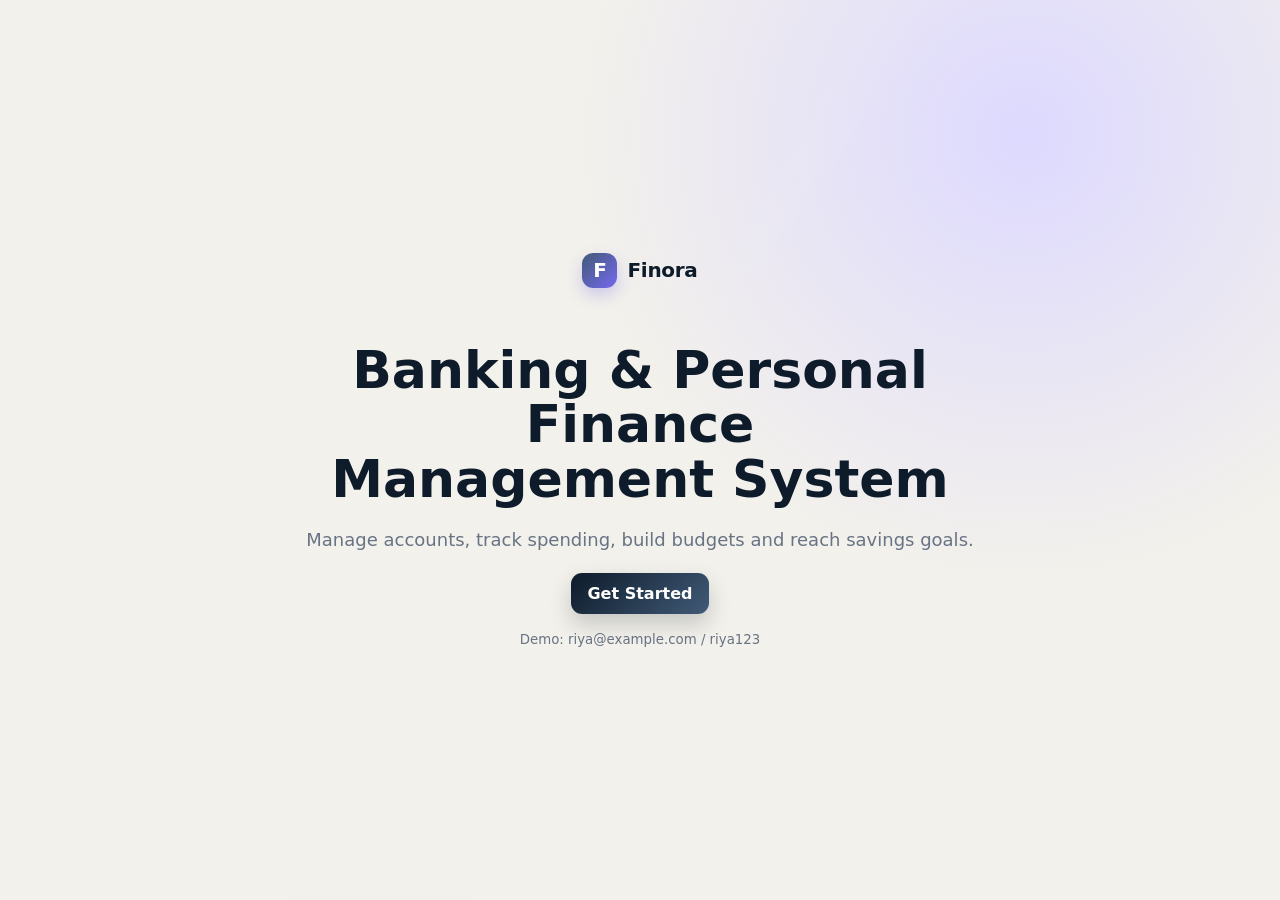
==== commit e7fc2583: "merge commit into finance branch" ====
--- a/index.html
+++ b/index.html
@@ -1,69 +1 @@
-<!DOCTYPE html>
-<html lang="en">
-<head>
-    <meta charset="UTF-8">
-    <meta name="viewport" content="width=device-width, initial-scale=1.0">
-    <title>FinBank - Login</title>
-    <link rel="stylesheet" href="css/style.css">
-</head>
-
-<body>
-
-<div class="auth-container">
-
-    <div class="auth-box">
-
-        <div class="logo">
-            <div class="logo-icon">₹</div>
-            <h1>FinBank</h1>
-        </div>
-
-        <h2>Welcome Back</h2>
-        <p class="subtitle">Login to manage your personal finances</p>
-
-        <form>
-
-            <div class="input-group">
-                <label>Email Address</label>
-                <input
-                    type="email"
-                    placeholder="Enter your email"
-                    required
-                >
-            </div>
-
-            <div class="input-group">
-                <label>Password</label>
-                <input
-                    type="password"
-                    placeholder="Enter your password"
-                    required
-                >
-            </div>
-
-            <div class="options">
-                <label>
-                    <input type="checkbox">
-                    Remember me
-                </label>
-
-                <a href="#">Forgot Password?</a>
-            </div>
-
-            <a href="dashboard.html" class="login-btn">
-                Login →
-            </a>
-
-        </form>
-
-        <p class="bottom-text">
-            Don't have an account?
-            <a href="register.html">Create Account</a>
-        </p>
-
-    </div>
-
-</div>
-
-</body>
-</html>+<!doctype html><html><head><meta charset="utf-8"><meta name="viewport" content="width=device-width,initial-scale=1"><title>Finora</title><link rel="stylesheet" href="css/style.css"></head><body class="landing"><div><div class="brand big center"><span class="logo">F</span> Finora</div><h1>Banking & Personal Finance<br>Management System</h1><p>Manage accounts, track spending, build budgets and reach savings goals.</p><a class="btn primary" href="login.html">Get Started</a><small>Demo: riya@example.com / riya123</small></div></body></html>
--- a/css/style.css
+++ b/css/style.css
@@ -1,423 +1,4343 @@
-* {
-    margin: 0;
-    padding: 0;
-    box-sizing: border-box;
-}
-
-body {
-    font-family: Arial, sans-serif;
-    background: #f4f7fc;
-    color: #1e293b;
-}
-
-/* ================= LOGIN / REGISTER ================= */
-
-.auth-container {
-    min-height: 100vh;
-    display: flex;
-    justify-content: center;
-    align-items: center;
-
-    background: linear-gradient(
-        135deg,
-        #eef4ff,
-        #f8faff
+:root{
+  --p:#415A77;
+  --p2:#1B263B;
+  --p3:#778D7A;
+
+  --navy:#0D1B2A;
+  --slate:#1B263B;
+  --steel:#415A77;
+  --sage:#778D7A;
+  --beige:#D4C4A8;
+  --ivory:#F4F1DE;
+
+  --bg:#f3f1eb;
+  --card:#fbfaf6;
+  --text:#0D1B2A;
+  --muted:#687384;
+  --line:rgba(13,27,42,.10);
+
+  --green:#778D7A;
+  --red:#a85c52;
+  --yellow:#b48a4c;
+  --blue:#415A77;
+
+  --shadow:0 12px 35px rgba(13,27,42,.08);
+  --shadow-hover:0 25px 60px rgba(13,27,42,.16);
+
+  --r:20px;
+}
+
+*{
+  box-sizing:border-box
+}
+
+html{
+  scroll-behavior:smooth
+}
+
+body{
+  margin:0;
+  font-family:Inter,ui-sans-serif,system-ui,-apple-system,BlinkMacSystemFont,"Segoe UI",Arial,sans-serif;
+  background:
+    radial-gradient(circle at 90% -10%,rgba(120,108,245,.10),transparent 28%),
+    var(--bg);
+  color:var(--text);
+  -webkit-font-smoothing:antialiased;
+}
+
+body:before{
+  content:"";
+  position:fixed;
+  inset:0;
+  pointer-events:none;
+  background:linear-gradient(120deg,transparent 0 45%,rgba(255,255,255,.28) 50%,transparent 55%);
+  opacity:.18;
+  z-index:-1;
+}
+
+a{
+  text-decoration:none;
+  color:inherit
+}
+
+button,input,select{
+  font:inherit
+}
+
+button{
+  cursor:pointer
+}
+
+.muted{
+  color:var(--muted)
+}
+
+.hidden{
+  display:none!important
+}
+
+
+/* APP / SIDEBAR */
+
+.app{
+  min-height:100vh;
+  display:flex
+}
+
+.sidebar{
+  position:fixed;
+  left:0;
+  top:0;
+  bottom:0;
+  width:245px;
+  background:rgba(255,255,255,.92);
+  backdrop-filter:blur(18px);
+  -webkit-backdrop-filter:blur(18px);
+  border-right:1px solid rgba(231,233,240,.9);
+  padding:24px 15px;
+  display:flex;
+  flex-direction:column;
+  z-index:30;
+}
+
+.brand{
+  display:flex;
+  align-items:center;
+  gap:10px;
+  font-size:20px;
+  font-weight:850;
+  padding:0 10px 30px;
+  letter-spacing:-.3px;
+}
+
+.logo{
+  display:inline-grid;
+  place-items:center;
+  width:35px;
+  height:35px;
+  border-radius:11px;
+  background:linear-gradient(135deg,var(--p),#7569ef);
+  color:#fff;
+  font-weight:900;
+  box-shadow:0 7px 16px rgba(81,70,229,.24);
+}
+
+.side-title{
+  font-size:9px;
+  color:#a2a8b7;
+  letter-spacing:1.3px;
+  font-weight:800;
+  padding:0 12px 10px;
+}
+
+.sidebar nav{
+  display:grid;
+  gap:5px
+}
+
+.sidebar nav a,
+.logout{
+  display:flex;
+  gap:12px;
+  align-items:center;
+  padding:12px 13px;
+  border:0;
+  border-radius:12px;
+  background:transparent;
+  color:#687286;
+  font-size:14px;
+  text-align:left;
+  transition:
+    background .22s ease,
+    color .22s ease,
+    transform .22s ease;
+}
+
+.sidebar nav a:hover,
+.logout:hover{
+  background:#f0efff;
+  color:var(--p);
+  transform:translateX(2px);
+}
+
+.sidebar nav a.active{
+  background:linear-gradient(90deg,#efedff,#f7f6ff);
+  color:var(--p);
+  box-shadow:inset 3px 0 0 var(--p);
+}
+
+.logout{
+  margin-top:auto;
+  width:100%
+}
+
+
+/* MAIN / TOPBAR */
+
+.main{
+  margin-left:245px;
+  flex:1;
+  min-width:0
+}
+
+.topbar{
+  height:96px;
+  padding:22px 34px;
+  display:flex;
+  justify-content:space-between;
+  align-items:center;
+  position:sticky;
+  top:0;
+  z-index:20;
+  background:rgba(246,247,251,.78);
+  backdrop-filter:blur(16px);
+  -webkit-backdrop-filter:blur(16px);
+  border-bottom:1px solid rgba(231,233,240,.45);
+}
+
+.topbar h1{
+  margin:4px 0;
+  font-size:25px;
+  letter-spacing:-.6px
+}
+
+.topbar p{
+  margin:0;
+  font-size:12px
+}
+
+.eyebrow{
+  font-size:9px;
+  color:var(--p);
+  font-weight:850;
+  letter-spacing:1.35px
+}
+
+.top-right{
+  display:flex;
+  gap:9px;
+  align-items:center
+}
+
+.icon-btn,
+.avatar,
+.menu{
+  width:42px;
+  height:42px;
+  border:1px solid var(--line);
+  border-radius:13px;
+  background:rgba(255,255,255,.92);
+  display:grid;
+  place-items:center;
+  color:#5f687b;
+  transition:
+    transform .2s ease,
+    box-shadow .2s ease,
+    border-color .2s ease;
+}
+
+.icon-btn:hover,
+.avatar:hover,
+.menu:hover{
+  transform:translateY(-2px);
+  border-color:#d7d4ff;
+  box-shadow:0 8px 20px rgba(31,39,72,.08);
+}
+
+.avatar{
+  background:linear-gradient(145deg,#eeecff,#e5e2ff);
+  color:var(--p);
+  font-weight:850;
+  border-color:#e0ddff;
+}
+
+.menu{
+  display:none
+}
+
+
+/* CONTENT / GRIDS */
+
+.content{
+  max-width:1500px;
+  margin:auto;
+  padding:12px 34px 50px
+}
+
+.grid{
+  display:grid;
+  gap:18px
+}
+
+.stats{
+  grid-template-columns:repeat(4,minmax(0,1fr))
+}
+
+.two{
+  grid-template-columns:minmax(0,2fr) minmax(280px,1fr)
+}
+
+.three{
+  grid-template-columns:repeat(3,minmax(0,1fr))
+}
+
+
+/* CARDS */
+
+.card{
+  background:rgba(255,255,255,.94);
+  border:1px solid rgba(226,229,238,.95);
+  border-radius:var(--r);
+  box-shadow:var(--shadow);
+  padding:20px;
+  position:relative;
+  overflow:hidden;
+  transition:
+    transform .28s cubic-bezier(.2,.8,.2,1),
+    box-shadow .28s ease,
+    border-color .28s ease;
+  animation:cardIn .55s cubic-bezier(.2,.8,.2,1) both;
+}
+
+.card:hover{
+  transform:translateY(-4px);
+  box-shadow:var(--shadow-hover);
+  border-color:#dedcf8;
+}
+
+.card:focus-within{
+  border-color:#cfcaff;
+  box-shadow:
+    0 0 0 4px rgba(81,70,229,.08),
+    var(--shadow);
+}
+
+@keyframes cardIn{
+  from{
+    opacity:0;
+    transform:translateY(12px)
+  }
+  to{
+    opacity:1;
+    transform:translateY(0)
+  }
+}
+
+.content>.hero{
+  animation:fadeUp .55s ease both
+}
+
+.content>.section-head{
+  animation:fadeUp .5s ease both
+}
+
+.content .stats .card:nth-child(1){
+  animation-delay:.04s
+}
+
+.content .stats .card:nth-child(2){
+  animation-delay:.10s
+}
+
+.content .stats .card:nth-child(3){
+  animation-delay:.16s
+}
+
+.content .stats .card:nth-child(4){
+  animation-delay:.22s
+}
+
+@keyframes fadeUp{
+  from{
+    opacity:0;
+    transform:translateY(9px)
+  }
+  to{
+    opacity:1;
+    transform:translateY(0)
+  }
+}
+
+
+/* STAT CARDS */
+
+.stat{
+  min-height:166px
+}
+
+.stat:after{
+  content:"";
+  position:absolute;
+  width:105px;
+  height:105px;
+  right:-48px;
+  bottom:-48px;
+  border-radius:50%;
+  background:rgba(81,70,229,.045);
+}
+
+.stat .stat-icon{
+  width:42px;
+  height:42px;
+  display:grid;
+  place-items:center;
+  background:linear-gradient(145deg,#f0efff,#e9e7ff);
+  color:var(--p);
+  border-radius:13px;
+  font-weight:850;
+  margin-bottom:16px;
+}
+
+.stat small{
+  color:var(--muted)
+}
+
+.stat h2{
+  font-size:25px;
+  letter-spacing:-.5px;
+  margin:7px 0 5px;
+  font-variant-numeric:tabular-nums;
+}
+
+
+/* HERO */
+
+.hero{
+  padding:27px;
+  border-radius:22px;
+  background:
+    radial-gradient(circle at 92% 15%,rgba(81,70,229,.14),transparent 30%),
+    linear-gradient(135deg,#eeedff,#fff);
+  border:1px solid #e0defb;
+  box-shadow:var(--shadow);
+  position:relative;
+  overflow:hidden;
+}
+
+.hero:after{
+  content:"";
+  position:absolute;
+  width:190px;
+  height:190px;
+  right:-85px;
+  top:-105px;
+  border-radius:50%;
+  border:1px solid rgba(81,70,229,.10);
+  box-shadow:
+    0 0 0 28px rgba(81,70,229,.025),
+    0 0 0 56px rgba(81,70,229,.018);
+}
+
+.hero h2{
+  font-size:28px;
+  letter-spacing:-.7px;
+  margin:5px 0
+}
+
+.hero p{
+  max-width:620px
+}
+
+
+/* HEADERS */
+
+.section-head{
+  display:flex;
+  align-items:center;
+  justify-content:space-between;
+  gap:12px;
+  margin:26px 0 14px;
+}
+
+.section-head h2{
+  font-size:18px;
+  letter-spacing:-.25px;
+  margin:0
+}
+
+.actions,
+.filters{
+  display:flex;
+  flex-wrap:wrap;
+  gap:8px
+}
+
+
+/* BUTTONS */
+
+.btn{
+  border:0;
+  border-radius:11px;
+  padding:11px 16px;
+  font-weight:750;
+  display:inline-flex;
+  align-items:center;
+  justify-content:center;
+  gap:7px;
+  transition:
+    transform .2s ease,
+    box-shadow .2s ease,
+    background .2s ease;
+}
+
+.btn:hover{
+  transform:translateY(-2px)
+}
+
+.btn:active{
+  transform:translateY(0)
+}
+
+.btn.primary{
+  color:#fff;
+  background:linear-gradient(135deg,var(--p),var(--p2));
+  box-shadow:0 8px 18px rgba(81,70,229,.20);
+}
+
+.btn.primary:hover{
+  box-shadow:0 11px 24px rgba(81,70,229,.27)
+}
+
+.btn.secondary{
+  background:#f0f1f6;
+  color:#4e576a
+}
+
+.btn.secondary:hover{
+  background:#e9eaf1
+}
+
+.btn.danger{
+  background:#fff0f0;
+  color:var(--red)
+}
+
+.btn.small{
+  padding:8px 11px;
+  font-size:12px
+}
+
+.full{
+  width:100%
+}
+
+
+/* ACCOUNTS */
+
+.account-grid{
+  grid-template-columns:repeat(3,minmax(0,1fr))
+}
+
+.bank-card{
+  min-height:190px;
+  color:#fff;
+  border:0;
+  position:relative;
+  overflow:hidden;
+  background:linear-gradient(135deg,#5146e5,#756cf0);
+}
+
+.bank-card:hover{
+  border-color:transparent
+}
+
+.bank-card:nth-child(2n){
+  background:linear-gradient(135deg,#1684aa,#39a9ca)
+}
+
+.bank-card:nth-child(3n){
+  background:linear-gradient(135deg,#252c42,#505975)
+}
+
+.bank-card:before{
+  content:"";
+  position:absolute;
+  width:210px;
+  height:210px;
+  right:-105px;
+  top:-120px;
+  border-radius:50%;
+  border:1px solid rgba(255,255,255,.15);
+  box-shadow:
+    0 0 0 25px rgba(255,255,255,.035),
+    0 0 0 50px rgba(255,255,255,.025);
+}
+
+.bank-card:after{
+  content:"";
+  position:absolute;
+  width:115px;
+  height:115px;
+  left:-70px;
+  bottom:-80px;
+  border-radius:50%;
+  background:rgba(255,255,255,.08);
+}
+
+.bank-card .muted{
+  color:#ffffffb8
+}
+
+.bank-card h2{
+  font-size:27px;
+  letter-spacing:-.5px;
+  margin:22px 0
+}
+
+.bank-bottom{
+  display:flex;
+  justify-content:space-between;
+  align-items:end;
+  position:relative;
+  z-index:2;
+}
+
+.bank-number{
+  letter-spacing:2px
+}
+
+.bank-card>b{
+  font-size:14px;
+  letter-spacing:1px
+}
+
+
+/* TABLE */
+
+.table-wrap{
+  overflow:auto;
+  border-radius:12px
+}
+
+.table{
+  width:100%;
+  border-collapse:collapse
+}
+
+.table th,
+.table td{
+  padding:13px 9px;
+  border-bottom:1px solid var(--line);
+  text-align:left;
+  white-space:nowrap;
+  font-size:13px;
+}
+
+.table th{
+  font-size:10px;
+  color:#929aaa;
+  text-transform:uppercase;
+  letter-spacing:.6px
+}
+
+.table tbody tr{
+  transition:background .18s ease
+}
+
+.table tbody tr:hover{
+  background:#fafaff
+}
+
+.pos{
+  color:var(--green);
+  font-weight:750
+}
+
+.neg{
+  color:var(--red);
+  font-weight:750
+}
+
+.pill{
+  padding:5px 8px;
+  border-radius:99px;
+  background:#eaf8f1;
+  color:var(--green);
+  font-size:11px;
+  font-weight:750;
+}
+
+
+/* QUICK ACTIONS */
+
+.quick-grid{
+  grid-template-columns:repeat(2,minmax(0,1fr))
+}
+
+.quick{
+  border:1px solid var(--line);
+  background:#fff;
+  border-radius:14px;
+  padding:15px;
+  text-align:left;
+  transition:
+    transform .22s ease,
+    border-color .22s ease,
+    box-shadow .22s ease;
+}
+
+.quick:hover{
+  border-color:#cbc8ff;
+  transform:translateY(-3px);
+  box-shadow:0 10px 25px rgba(31,39,72,.07);
+}
+
+.quick b{
+  color:var(--p);
+  font-size:18px
+}
+
+.quick strong{
+  display:block;
+  margin:7px 0 2px
+}
+
+.quick small{
+  font-size:11px
+}
+
+
+/* BUDGETS / GOALS */
+
+.budget-item,
+.goal-item{
+  padding:15px 0;
+  border-bottom:1px solid var(--line)
+}
+
+.budget-item:last-child,
+.goal-item:last-child{
+  border-bottom:0
+}
+
+.budget-top{
+  display:flex;
+  justify-content:space-between;
+  align-items:center;
+  gap:12px
+}
+
+.budget-top b:last-child{
+  font-variant-numeric:tabular-nums
+}
+
+.progress{
+  height:8px;
+  background:#edf0f5;
+  border-radius:20px;
+  overflow:hidden;
+  margin-top:10px;
+}
+
+.progress span{
+  height:100%;
+  display:block;
+  border-radius:20px;
+  background:linear-gradient(90deg,var(--p),#918aff);
+  transition:width .9s cubic-bezier(.2,.8,.2,1);
+}
+
+body[data-page="budgets"] .content>.grid.two .card{
+  min-height:190px;
+  padding:22px;
+}
+
+body[data-page="budgets"] .content>.grid.two .card:before{
+  content:"";
+  position:absolute;
+  left:0;
+  top:0;
+  width:4px;
+  height:100%;
+  background:linear-gradient(var(--p),#8e87f8);
+  opacity:.9;
+}
+
+body[data-page="budgets"] .content>.grid.two .card:nth-child(2n):before{
+  background:linear-gradient(var(--blue),#71b5f4);
+}
+
+body[data-page="budgets"] .content>.grid.two .card p{
+  margin:12px 0 2px
+}
+
+body[data-page="budgets"] .content>.grid.two .card .progress{
+  height:10px;
+  background:#eef0f5
+}
+
+body[data-page="budgets"] .content>.grid.two .card .progress span{
+  background:linear-gradient(90deg,var(--p),var(--p3))
+}
+
+body[data-page="budgets"] .content>.grid.two .card .progress span[style*="var(--red)"]{
+  background:linear-gradient(90deg,#e25555,#ef7a7a)!important
+}
+
+
+/* CHARTS */
+
+.mini-chart{
+  height:230px;
+  display:flex;
+  align-items:end;
+  gap:12px;
+  padding:20px 5px 20px
+}
+
+.bar-col{
+  flex:1;
+  height:100%;
+  display:flex;
+  align-items:end;
+  justify-content:center;
+  position:relative
+}
+
+.bar{
+  width:65%;
+  border-radius:10px 10px 4px 4px;
+  background:linear-gradient(#8d88f5,#5146e5);
+  min-height:6px;
+  animation:barRise .8s cubic-bezier(.2,.8,.2,1) both;
+  transform-origin:bottom;
+}
+
+@keyframes barRise{
+  from{
+    transform:scaleY(.05);
+    opacity:.3
+  }
+  to{
+    transform:scaleY(1);
+    opacity:1
+  }
+}
+
+.bar-col small{
+  position:absolute;
+  bottom:-10px;
+  font-size:10px;
+  color:var(--muted)
+}
+
+
+/* FORMS / MODALS */
+
+.input,
+.select{
+  width:100%;
+  border:1px solid var(--line);
+  background:#fff;
+  border-radius:11px;
+  padding:11px 12px;
+  outline:none;
+  transition:
+    border-color .2s ease,
+    box-shadow .2s ease;
+}
+
+.input:focus,
+.select:focus{
+  border-color:#9995ef;
+  box-shadow:0 0 0 3px #eeeeff
+}
+
+.filter{
+  width:230px
+}
+
+.form{
+  display:grid;
+  gap:14px
+}
+
+.form-grid{
+  display:grid;
+  grid-template-columns:repeat(2,minmax(0,1fr));
+  gap:14px
+}
+
+label{
+  display:grid;
+  gap:7px;
+  font-size:12px;
+  font-weight:700;
+  color:#586176
+}
+
+.full-col{
+  grid-column:1/-1
+}
+
+.modal-bg{
+  position:fixed;
+  inset:0;
+  background:#151a2a88;
+  display:grid;
+  place-items:center;
+  padding:20px;
+  z-index:60;
+  animation:fadeIn .18s ease both;
+}
+
+.modal{
+  width:min(550px,100%);
+  background:#fff;
+  border-radius:20px;
+  padding:22px;
+  box-shadow:0 25px 80px #0003;
+  animation:modalIn .25s cubic-bezier(.2,.8,.2,1) both;
+}
+
+@keyframes fadeIn{
+  from{opacity:0}
+  to{opacity:1}
+}
+
+@keyframes modalIn{
+  from{
+    opacity:0;
+    transform:translateY(12px) scale(.98)
+  }
+  to{
+    opacity:1;
+    transform:none
+  }
+}
+
+.modal-head{
+  display:flex;
+  justify-content:space-between;
+  align-items:center;
+  margin-bottom:17px
+}
+
+.modal-head h2{
+  margin:0;
+  font-size:19px
+}
+
+.close{
+  border:0;
+  background:#f0f1f5;
+  width:35px;
+  height:35px;
+  border-radius:10px;
+  transition:transform .2s ease
+}
+
+.close:hover{
+  transform:rotate(90deg)
+}
+
+.toast{
+  position:fixed;
+  right:25px;
+  bottom:25px;
+  background:#202638;
+  color:#fff;
+  padding:13px 16px;
+  border-radius:12px;
+  z-index:100;
+  font-size:13px;
+  box-shadow:0 12px 30px #0002;
+  animation:toastIn .3s ease both;
+}
+
+@keyframes toastIn{
+  from{
+    opacity:0;
+    transform:translateY(10px)
+  }
+  to{
+    opacity:1;
+    transform:none
+  }
+}
+
+.empty{
+  text-align:center;
+  padding:40px;
+  color:var(--muted)
+}
+
+
+/* PROFILE */
+
+.profile{
+  display:flex;
+  align-items:center;
+  gap:16px
+}
+
+.profile-avatar{
+  width:70px;
+  height:70px;
+  border-radius:22px;
+  background:#e9e7ff;
+  color:var(--p);
+  display:grid;
+  place-items:center;
+  font-size:25px;
+  font-weight:900
+}
+
+
+/* AUTH / LANDING */
+
+.auth{
+  min-height:100vh;
+  display:grid;
+  place-items:center;
+  padding:24px;
+  background:#eef0f8;
+}
+
+.auth-shell{
+  width:min(980px,100%);
+  display:grid;
+  grid-template-columns:1fr 1fr;
+  background:#fff;
+  border-radius:28px;
+  overflow:hidden;
+  box-shadow:0 25px 70px #2027461f;
+}
+
+.auth-visual{
+  background:linear-gradient(145deg,var(--p),#7a72ef);
+  color:#fff;
+  padding:55px;
+  display:flex;
+  flex-direction:column;
+  justify-content:center;
+}
+
+.auth-visual h1{
+  font-size:40px;
+  line-height:1.05
+}
+
+.auth-visual p{
+  color:#e5e3ff;
+  line-height:1.7
+}
+
+.auth-card{
+  padding:45px
+}
+
+.auth-card h2{
+  font-size:30px;
+  margin:30px 0 4px
+}
+
+.auth-card form{
+  display:grid;
+  gap:14px;
+  margin-top:22px
+}
+
+.demo{
+  background:#f5f5ff;
+  border:1px dashed #cccafa;
+  border-radius:12px;
+  padding:12px;
+  margin-top:14px;
+  font-size:12px;
+  line-height:1.8
+}
+
+.auth-foot{
+  text-align:center;
+  font-size:13px;
+  color:var(--muted)
+}
+
+.auth-foot a{
+  color:var(--p);
+  font-weight:750
+}
+
+.error{
+  color:var(--red);
+  font-size:12px;
+  min-height:17px
+}
+
+.landing{
+  min-height:100vh;
+  display:grid;
+  place-items:center;
+  text-align:center;
+  background:
+    radial-gradient(circle at 80% 15%,#ddd9ff,transparent 35%),
+    var(--bg);
+  padding:30px
+}
+
+.landing>div{
+  max-width:760px
+}
+
+.landing h1{
+  font-size:52px;
+  line-height:1.05;
+  margin:25px 0 15px
+}
+
+.landing p{
+  color:var(--muted);
+  font-size:18px;
+  line-height:1.7
+}
+
+.landing small{
+  display:block;
+  color:var(--muted);
+  margin-top:18px
+}
+
+.center{
+  justify-content:center
+}
+
+
+/* RESPONSIVE */
+
+@media(max-width:1100px){
+
+  .stats{
+    grid-template-columns:repeat(2,minmax(0,1fr))
+  }
+
+  .account-grid{
+    grid-template-columns:repeat(2,minmax(0,1fr))
+  }
+
+  .two{
+    grid-template-columns:1fr
+  }
+
+  .three{
+    grid-template-columns:repeat(2,minmax(0,1fr))
+  }
+
+}
+
+
+@media(max-width:760px){
+
+  .sidebar{
+    transform:translateX(-105%);
+    transition:transform .28s ease
+  }
+
+  .sidebar.open{
+    transform:translateX(0)
+  }
+
+  .overlay{
+    display:none;
+    position:fixed;
+    inset:0;
+    background:#0004;
+    z-index:25
+  }
+
+  .overlay.show{
+    display:block;
+    animation:fadeIn .2s ease
+  }
+
+  .main{
+    margin-left:0
+  }
+
+  .menu{
+    display:grid
+  }
+
+  .topbar{
+    height:82px;
+    padding:17px
+  }
+
+  .topbar h1{
+    font-size:20px
+  }
+
+  .topbar p{
+    display:none
+  }
+
+  .content{
+    padding:8px 17px 35px
+  }
+
+  .stats,
+  .account-grid,
+  .three,
+  .quick-grid{
+    grid-template-columns:1fr
+  }
+
+  .form-grid{
+    grid-template-columns:1fr
+  }
+
+  .auth-shell{
+    grid-template-columns:1fr
+  }
+
+  .auth-visual{
+    display:none
+  }
+
+  .auth-card{
+    padding:30px
+  }
+
+  .landing h1{
+    font-size:38px
+  }
+
+  .top-right .icon-btn:first-child{
+    display:none
+  }
+
+  .section-head{
+    align-items:flex-start
+  }
+
+  .section-head h2{
+    font-size:17px
+  }
+
+  body[data-page="budgets"] .content>.grid.two .card{
+    min-height:175px
+  }
+
+}
+
+
+@media(max-width:520px){
+
+  .topbar{
+    padding-left:14px;
+    padding-right:14px
+  }
+
+  .content{
+    padding-left:13px;
+    padding-right:13px
+  }
+
+  .card{
+    padding:17px
+  }
+
+  .hero{
+    padding:21px
+  }
+
+  .hero h2{
+    font-size:23px
+  }
+
+  .btn{
+    padding:10px 13px
+  }
+
+  .filter{
+    width:100%
+  }
+
+  .section-head{
+    flex-wrap:wrap
+  }
+
+}
+
+
+@media(max-width:420px){
+
+  .top-right .icon-btn{
+    display:none
+  }
+
+  .topbar h1{
+    font-size:19px
+  }
+
+  .stat h2{
+    font-size:23px
+  }
+
+  .budget-top{
+    gap:8px
+  }
+
+}
+
+
+@media(prefers-reduced-motion:reduce){
+
+  *,
+  *:before,
+  *:after{
+    animation-duration:.01ms!important;
+    animation-iteration-count:1!important;
+    scroll-behavior:auto!important;
+    transition-duration:.01ms!important;
+  }
+
+}
+/* =========================================================
+   FINORA — LUXURY MOTION SYSTEM
+   ========================================================= */
+
+body{
+  background:
+    radial-gradient(
+      circle at 85% -10%,
+      rgba(119,141,122,.16),
+      transparent 28%
+    ),
+    radial-gradient(
+      circle at 5% 90%,
+      rgba(212,196,168,.15),
+      transparent 25%
+    ),
+    #f3f1eb;
+}
+
+
+/* -----------------------------------------
+   PAGE REVEAL
+----------------------------------------- */
+
+.main{
+  animation:pageReveal .7s cubic-bezier(.16,1,.3,1) both;
+}
+
+@keyframes pageReveal{
+  from{
+    opacity:0;
+    transform:translateY(8px);
+  }
+  to{
+    opacity:1;
+    transform:none;
+  }
+}
+
+
+/* -----------------------------------------
+   PREMIUM CARD
+----------------------------------------- */
+
+.card{
+  background:
+    linear-gradient(
+      145deg,
+      rgba(255,255,255,.96),
+      rgba(248,246,239,.94)
     );
-}
-
-.auth-box {
-    width: 430px;
-    padding: 40px;
-    background: white;
-    border-radius: 20px;
-
-    box-shadow:
-        0 15px 40px rgba(0, 0, 0, 0.08);
-
-    animation: appear 0.6s ease;
-}
-
-@keyframes appear {
-    from {
-        opacity: 0;
-        transform: translateY(20px);
-    }
-
-    to {
-        opacity: 1;
-        transform: translateY(0);
-    }
-}
-
-.logo {
-    display: flex;
-    align-items: center;
-    gap: 12px;
-    margin-bottom: 30px;
-}
-
-.logo-icon {
-    width: 55px;
-    height: 55px;
-
-    display: flex;
-    justify-content: center;
-    align-items: center;
-
-    background: #2563eb;
-    color: white;
-
-    border-radius: 15px;
-
-    font-size: 27px;
-    font-weight: bold;
-}
-
-.logo h1 {
-    font-size: 30px;
-}
-
-.auth-box h2 {
-    font-size: 32px;
-    margin-bottom: 8px;
-}
-
-.subtitle {
-    color: #64748b;
-    margin-bottom: 30px;
-}
-
-.input-group {
-    margin-bottom: 20px;
-}
-
-.input-group label {
-    display: block;
-    font-weight: bold;
-    margin-bottom: 8px;
-}
-
-.input-group input {
-    width: 100%;
-    padding: 14px;
-
-    border: 1px solid #d1d5db;
-    border-radius: 10px;
-
-    font-size: 15px;
-    outline: none;
-}
-
-.input-group input:focus {
-    border-color: #2563eb;
-    box-shadow: 0 0 0 3px rgba(37, 99, 235, 0.1);
-}
-
-.options {
-    display: flex;
-    justify-content: space-between;
-    margin-bottom: 25px;
-
-    font-size: 14px;
-}
-
-.options a,
-.bottom-text a {
-    color: #2563eb;
-    text-decoration: none;
-    font-weight: bold;
-}
-
-.login-btn {
-    display: block;
-    width: 100%;
-
-    text-align: center;
-
-    padding: 15px;
-
-    background: #2563eb;
-    color: white;
-
-    border-radius: 10px;
-
-    text-decoration: none;
-
-    font-size: 17px;
-    font-weight: bold;
-
-    transition: 0.3s;
-}
-
-.login-btn:hover {
-    background: #1d4ed8;
-    transform: translateY(-2px);
-}
-
-.bottom-text {
-    text-align: center;
-    margin-top: 25px;
-    color: #64748b;
-}
-
-
-/* ================= DASHBOARD ================= */
-
-.dashboard {
-    display: flex;
-    min-height: 100vh;
-}
-
-
-/* Sidebar */
-
-.sidebar {
-    width: 240px;
-    background: #172554;
-    color: white;
-
-    padding: 25px 18px;
-
-    display: flex;
-    flex-direction: column;
-}
-
-.side-logo {
-    display: flex;
-    align-items: center;
-    gap: 10px;
-
-    margin-bottom: 40px;
-}
-
-.side-logo .logo-icon {
-    width: 45px;
-    height: 45px;
-}
-
-.side-logo h2 {
-    font-size: 22px;
-}
-
-.sidebar nav {
-    display: flex;
-    flex-direction: column;
-    gap: 8px;
+
+  border:1px solid rgba(13,27,42,.08);
+
+  box-shadow:
+    0 8px 30px rgba(13,27,42,.055),
+    inset 0 1px 0 rgba(255,255,255,.8);
+
+  transition:
+    transform .45s cubic-bezier(.16,1,.3,1),
+    box-shadow .45s ease,
+    border-color .35s ease;
+}
+
+.card:hover{
+  transform:translateY(-7px);
+  box-shadow:
+    0 25px 55px rgba(13,27,42,.13),
+    0 4px 12px rgba(13,27,42,.05);
+
+  border-color:rgba(65,90,119,.20);
+}
+
+
+/* -----------------------------------------
+   CARD LIGHT SWEEP
+----------------------------------------- */
+
+.card:before{
+  content:"";
+  position:absolute;
+  inset:0;
+
+  background:
+    linear-gradient(
+      115deg,
+      transparent 25%,
+      rgba(255,255,255,.55) 48%,
+      transparent 70%
+    );
+
+  transform:translateX(-120%);
+  transition:transform .8s cubic-bezier(.16,1,.3,1);
+
+  pointer-events:none;
+}
+
+.card:hover:before{
+  transform:translateX(120%);
+}
+
+
+/* -----------------------------------------
+   PREMIUM STAT CARDS
+----------------------------------------- */
+
+.stat{
+  min-height:185px;
+  isolation:isolate;
+}
+
+.stat .stat-icon{
+  background:
+    linear-gradient(
+      145deg,
+      var(--ivory),
+      #e7dfcf
+    );
+
+  color:var(--navy);
+
+  box-shadow:
+    inset 0 1px 0 rgba(255,255,255,.8),
+    0 8px 20px rgba(13,27,42,.08);
+
+  transition:
+    transform .45s cubic-bezier(.16,1,.3,1),
+    background .3s ease;
+}
+
+.stat:hover .stat-icon{
+  transform:
+    translateY(-4px)
+    rotate(-5deg)
+    scale(1.08);
+
+  background:
+    linear-gradient(
+      145deg,
+      var(--beige),
+      var(--ivory)
+    );
+}
+
+.stat h2{
+  color:var(--navy);
+  letter-spacing:-1px;
+}
+
+.stat .pos{
+  color:var(--sage);
+}
+
+.stat .neg{
+  color:#a85c52;
+}
+
+
+/* -----------------------------------------
+   FLOATING BACKGROUND ORBS
+----------------------------------------- */
+
+.content{
+  position:relative;
+}
+
+.content:before,
+.content:after{
+  content:"";
+  position:absolute;
+  border-radius:50%;
+  pointer-events:none;
+  z-index:-1;
+  filter:blur(1px);
+}
+
+.content:before{
+  width:280px;
+  height:280px;
+  top:80px;
+  right:-130px;
+
+  background:
+    radial-gradient(
+      circle,
+      rgba(65,90,119,.08),
+      transparent 68%
+    );
+
+  animation:orbFloat 9s ease-in-out infinite;
+}
+
+.content:after{
+  width:220px;
+  height:220px;
+  left:-120px;
+  bottom:250px;
+
+  background:
+    radial-gradient(
+      circle,
+      rgba(212,196,168,.12),
+      transparent 68%
+    );
+
+  animation:orbFloat 12s ease-in-out infinite reverse;
+}
+
+@keyframes orbFloat{
+  0%,100%{
+    transform:translate(0,0) scale(1);
+  }
+
+  50%{
+    transform:translate(25px,-18px) scale(1.08);
+  }
+}
+
+
+/* -----------------------------------------
+   HERO
+----------------------------------------- */
+
+.hero{
+  background:
+    radial-gradient(
+      circle at 85% 20%,
+      rgba(119,141,122,.28),
+      transparent 30%
+    ),
+    radial-gradient(
+      circle at 15% 100%,
+      rgba(212,196,168,.16),
+      transparent 35%
+    ),
+    linear-gradient(
+      135deg,
+      var(--navy),
+      var(--slate)
+    );
+
+  color:#fff;
+
+  border:1px solid rgba(255,255,255,.08);
+
+  box-shadow:
+    0 25px 55px rgba(13,27,42,.18);
+
+  overflow:hidden;
+}
+
+.hero .muted{
+  color:rgba(244,241,222,.68);
+}
+
+.hero .eyebrow{
+  color:var(--beige);
+}
+
+.hero h2{
+  color:var(--ivory);
+}
+
+
+/* HERO MOVING LIGHT */
+
+.hero:before{
+  content:"";
+  position:absolute;
+
+  width:320px;
+  height:320px;
+
+  right:-100px;
+  top:-180px;
+
+  border-radius:50%;
+
+  background:
+    radial-gradient(
+      circle,
+      rgba(119,141,122,.30),
+      transparent 65%
+    );
+
+  animation:
+    heroGlow 7s ease-in-out infinite;
+}
+
+@keyframes heroGlow{
+  0%,100%{
+    transform:translate(0,0);
+    opacity:.65;
+  }
+
+  50%{
+    transform:translate(-35px,35px);
+    opacity:1;
+  }
+}
+
+
+/* -----------------------------------------
+   BUTTONS
+----------------------------------------- */
+
+.btn.primary{
+  background:
+    linear-gradient(
+      135deg,
+      var(--navy),
+      var(--steel)
+    );
+
+  box-shadow:
+    0 10px 22px rgba(13,27,42,.20);
+
+  position:relative;
+  overflow:hidden;
+}
+
+.btn.primary:before{
+  content:"";
+  position:absolute;
+  inset:0;
+
+  background:
+    linear-gradient(
+      110deg,
+      transparent 30%,
+      rgba(255,255,255,.22),
+      transparent 70%
+    );
+
+  transform:translateX(-120%);
+  transition:transform .6s ease;
+}
+
+.btn.primary:hover:before{
+  transform:translateX(120%);
+}
+
+.btn.primary:hover{
+  box-shadow:
+    0 15px 30px rgba(13,27,42,.28);
+}
+
+
+/* -----------------------------------------
+   QUICK ACTIONS
+----------------------------------------- */
+
+.quick{
+  background:
+    linear-gradient(
+      145deg,
+      #fffdf8,
+      #f0eee7
+    );
+
+  transition:
+    transform .35s cubic-bezier(.16,1,.3,1),
+    box-shadow .35s ease,
+    border-color .3s ease;
+}
+
+.quick:hover{
+  transform:
+    translateY(-6px)
+    scale(1.015);
+
+  border-color:
+    rgba(65,90,119,.25);
+
+  box-shadow:
+    0 18px 35px rgba(13,27,42,.10);
+}
+
+.quick b{
+  display:inline-grid;
+  place-items:center;
+
+  width:38px;
+  height:38px;
+
+  border-radius:12px;
+
+  background:
+    linear-gradient(
+      145deg,
+      var(--navy),
+      var(--steel)
+    );
+
+  color:var(--ivory);
+
+  transition:
+    transform .4s cubic-bezier(.16,1,.3,1);
+}
+
+.quick:hover b{
+  transform:
+    rotate(-8deg)
+    scale(1.12);
+}
+
+
+/* -----------------------------------------
+   ACCOUNT CARDS
+----------------------------------------- */
+
+.bank-card{
+  background:
+    linear-gradient(
+      145deg,
+      var(--navy),
+      var(--slate)
+    ) !important;
+
+  box-shadow:
+    0 20px 40px rgba(13,27,42,.18);
+
+  transform-style:preserve-3d;
+}
+
+.bank-card:nth-child(2n){
+  background:
+    linear-gradient(
+      145deg,
+      var(--steel),
+      #526c87
+    ) !important;
+}
+
+.bank-card:nth-child(3n){
+  background:
+    linear-gradient(
+      145deg,
+      #53675c,
+      var(--sage)
+    ) !important;
+}
+
+.bank-card:hover{
+  transform:
+    translateY(-9px)
+    rotateX(2deg)
+    rotateY(-1deg);
+}
+
+.bank-card h2{
+  color:var(--ivory);
+}
+
+.bank-card:before{
+  animation:
+    cardOrbit 8s ease-in-out infinite;
+}
+
+@keyframes cardOrbit{
+  0%,100%{
+    transform:translate(0,0);
+  }
+
+  50%{
+    transform:translate(-20px,20px);
+  }
+}
+
+
+/* -----------------------------------------
+   PROGRESS BARS
+----------------------------------------- */
+
+.progress{
+  background:
+    rgba(13,27,42,.07);
+
+  box-shadow:
+    inset 0 1px 3px rgba(13,27,42,.05);
+}
+
+.progress span{
+  background:
+    linear-gradient(
+      90deg,
+      var(--navy),
+      var(--steel),
+      var(--sage)
+    );
+
+  background-size:200% 100%;
+
+  animation:
+    progressFlow 3s ease infinite;
+}
+
+@keyframes progressFlow{
+  0%{
+    background-position:100% 0;
+  }
+
+  50%{
+    background-position:0 0;
+  }
+
+  100%{
+    background-position:100% 0;
+  }
+}
+
+
+/* -----------------------------------------
+   TRANSACTION ROWS
+----------------------------------------- */
+
+.table tbody tr{
+  transition:
+    transform .25s ease,
+    background .25s ease;
+}
+
+.table tbody tr:hover{
+  background:
+    rgba(119,141,122,.07);
+
+  transform:
+    translateX(5px);
+}
+
+.table tbody tr td:first-child b{
+  transition:color .2s ease;
+}
+
+.table tbody tr:hover td:first-child b{
+  color:var(--steel);
+}
+
+
+/* -----------------------------------------
+   SECTION HEADINGS
+----------------------------------------- */
+
+.section-head h2{
+  position:relative;
+}
+
+.section-head h2:after{
+  content:"";
+  position:absolute;
+
+  left:0;
+  bottom:-6px;
+
+  width:0;
+  height:2px;
+
+  background:
+    linear-gradient(
+      90deg,
+      var(--navy),
+      var(--sage)
+    );
+
+  transition:width .45s cubic-bezier(.16,1,.3,1);
+}
+
+.section-head:hover h2:after{
+  width:35px;
+}
+
+
+/* -----------------------------------------
+   AVATAR
+----------------------------------------- */
+
+.avatar{
+  background:
+    linear-gradient(
+      145deg,
+      var(--navy),
+      var(--steel)
+    );
+
+  color:var(--ivory);
+
+  border-color:
+    rgba(255,255,255,.12);
+
+  box-shadow:
+    0 8px 20px rgba(13,27,42,.16);
+}
+
+.avatar:hover{
+  transform:
+    translateY(-3px)
+    rotate(-3deg)
+    scale(1.05);
+}
+
+
+/* -----------------------------------------
+   SIDEBAR
+----------------------------------------- */
+
+.sidebar{
+  background:
+    linear-gradient(
+      180deg,
+      #0D1B2A,
+      #162337
+    );
+
+  border-right:
+    1px solid rgba(255,255,255,.06);
+
+  box-shadow:
+    10px 0 35px rgba(13,27,42,.12);
+}
+
+.sidebar .brand{
+  color:var(--ivory);
+}
+
+.sidebar .logo{
+  background:
+    linear-gradient(
+      135deg,
+      var(--sage),
+      var(--steel)
+    );
+
+  box-shadow:
+    0 10px 25px rgba(119,141,122,.20);
+}
+
+.side-title{
+  color:rgba(244,241,222,.42);
 }
 
 .sidebar nav a,
-.logout {
-    color: #cbd5e1;
-    text-decoration: none;
-
-    padding: 13px 15px;
-
-    border-radius: 8px;
-
-    transition: 0.2s;
+.sidebar .logout{
+  color:rgba(244,241,222,.64);
 }
 
 .sidebar nav a:hover,
-.sidebar nav .active {
-    background: #2563eb;
-    color: white;
-}
-
-.logout {
-    margin-top: auto;
-    background: #1e3a8a;
-}
-
-
-/* Main */
-
-.main-content {
-    flex: 1;
-    padding: 35px;
-}
-
-.topbar {
-    display: flex;
-    justify-content: space-between;
-    align-items: center;
-
-    margin-bottom: 30px;
-}
-
-.topbar h1 {
-    font-size: 30px;
-    margin-bottom: 5px;
-}
-
-.topbar p {
-    color: #64748b;
-}
-
-.profile {
-    width: 45px;
-    height: 45px;
-
-    border-radius: 50%;
-
-    background: #2563eb;
-    color: white;
-
-    display: flex;
-    align-items: center;
-    justify-content: center;
-
-    font-weight: bold;
-}
-
-
-/* Cards */
-
-.cards {
-    display: grid;
-    grid-template-columns: repeat(4, 1fr);
-    gap: 20px;
-
-    margin-bottom: 30px;
-}
-
-.card {
-    background: white;
-    padding: 24px;
-
-    border-radius: 15px;
-
-    box-shadow: 0 5px 20px rgba(0, 0, 0, 0.05);
-
-    transition: 0.3s;
-}
-
-.card:hover {
-    transform: translateY(-4px);
-}
-
-.card p {
-    color: #64748b;
-    margin-bottom: 12px;
-}
-
-.card h2 {
-    font-size: 25px;
-    margin-bottom: 8px;
-}
-
-.card span {
-    font-size: 13px;
-    color: #94a3b8;
-}
-
-
-/* Panels */
-
-.dashboard-grid {
-    display: grid;
-    grid-template-columns: 1.5fr 1fr;
-    gap: 20px;
-}
-
-.panel {
-    background: white;
-    padding: 25px;
-
-    border-radius: 15px;
-
-    box-shadow: 0 5px 20px rgba(0, 0, 0, 0.05);
-}
-
-.panel h2 {
-    margin-bottom: 22px;
-}
-
-.transaction {
-    display: flex;
-    justify-content: space-between;
-
-    padding: 15px 0;
-
-    border-bottom: 1px solid #e5e7eb;
-}
-
-.income {
-    color: #16a34a;
-}
-
-
-/* Budget */
-
-.progress {
-    height: 10px;
-
-    background: #e2e8f0;
-
-    border-radius: 10px;
-
-    margin: 15px 0;
-}
-
-.progress-bar {
-    width: 62%;
-    height: 100%;
-
-    background: #2563eb;
-
-    border-radius: 10px;
-}
-
-.budget-info {
-    display: flex;
-    justify-content: space-between;
-
-    font-size: 14px;
-    color: #64748b;
-}
-
-.budget-text {
-    margin-top: 20px;
-    color: #64748b;
-}
-
-
-/* ================= MOBILE ================= */
-
-@media (max-width: 900px) {
-
-    .cards {
-        grid-template-columns: repeat(2, 1fr);
-    }
-
-    .dashboard-grid {
-        grid-template-columns: 1fr;
-    }
-
-    .sidebar {
-        width: 200px;
-    }
-}
-
-@media (max-width: 650px) {
-
-    .auth-box {
-        width: 95%;
-        padding: 30px 25px;
-    }
-
-    .dashboard {
-        flex-direction: column;
-    }
-
-    .sidebar {
-        width: 100%;
-    }
-
-    .main-content {
-        padding: 20px;
-    }
-
-    .cards {
-        grid-template-columns: 1fr;
-    }
+.sidebar .logout:hover{
+  color:var(--ivory);
+
+  background:
+    rgba(244,241,222,.07);
+
+  transform:
+    translateX(4px);
+}
+
+.sidebar nav a.active{
+  color:var(--ivory);
+
+  background:
+    linear-gradient(
+      90deg,
+      rgba(119,141,122,.18),
+      rgba(65,90,119,.12)
+    );
+
+  box-shadow:
+    inset 3px 0 0 var(--sage);
+}
+
+
+/* -----------------------------------------
+   TOPBAR
+----------------------------------------- */
+
+.topbar{
+  background:
+    rgba(243,241,235,.76);
+
+  backdrop-filter:
+    blur(22px);
+
+  -webkit-backdrop-filter:
+    blur(22px);
+}
+
+.topbar h1{
+  color:var(--navy);
+}
+
+
+/* -----------------------------------------
+   NUMBER COUNTING STYLE
+----------------------------------------- */
+
+[data-count]{
+  font-variant-numeric:tabular-nums;
+  transition:
+    color .25s ease;
+}
+
+
+/* -----------------------------------------
+   DASHBOARD CASH FLOW
+----------------------------------------- */
+
+.cash-flow{
+  display:flex;
+  align-items:flex-end;
+  gap:14px;
+  height:250px;
+  padding:30px 10px 25px;
+}
+
+.cash-month{
+  flex:1;
+  height:100%;
+  display:flex;
+  align-items:flex-end;
+  justify-content:center;
+  gap:5px;
+  position:relative;
+}
+
+.cash-bar{
+  width:18px;
+  border-radius:8px 8px 3px 3px;
+  transform-origin:bottom;
+
+  animation:
+    cashBar .9s cubic-bezier(.16,1,.3,1) both;
+}
+
+.cash-bar.income{
+  background:
+    linear-gradient(
+      180deg,
+      var(--sage),
+      #5e7664
+    );
+}
+
+.cash-bar.expense{
+  background:
+    linear-gradient(
+      180deg,
+      var(--beige),
+      #b29e7e
+    );
+}
+
+@keyframes cashBar{
+  from{
+    transform:scaleY(0);
+    opacity:0;
+  }
+
+  to{
+    transform:scaleY(1);
+    opacity:1;
+  }
+}
+
+.cash-month small{
+  position:absolute;
+  bottom:-20px;
+  color:var(--muted);
+  font-size:10px;
+}
+
+
+/* -----------------------------------------
+   SPENDING BREAKDOWN
+----------------------------------------- */
+
+.spending-row{
+  display:grid;
+  grid-template-columns:100px 1fr 65px;
+  align-items:center;
+  gap:12px;
+  margin:15px 0;
+}
+
+.spending-track{
+  height:7px;
+  background:rgba(13,27,42,.07);
+  border-radius:99px;
+  overflow:hidden;
+}
+
+.spending-fill{
+  height:100%;
+  border-radius:99px;
+
+  background:
+    linear-gradient(
+      90deg,
+      var(--navy),
+      var(--steel),
+      var(--sage)
+    );
+
+  transform-origin:left;
+  animation:spendIn 1s cubic-bezier(.16,1,.3,1) both;
+}
+
+@keyframes spendIn{
+  from{
+    transform:scaleX(0);
+  }
+
+  to{
+    transform:scaleX(1);
+  }
+}
+
+
+/* -----------------------------------------
+   INSIGHT CARD
+----------------------------------------- */
+
+.insight-card{
+  background:
+    linear-gradient(
+      135deg,
+      var(--navy),
+      var(--slate)
+    );
+
+  color:var(--ivory);
+
+  position:relative;
+  overflow:hidden;
+}
+
+.insight-card:after{
+  content:"";
+
+  position:absolute;
+
+  width:180px;
+  height:180px;
+
+  right:-70px;
+  bottom:-90px;
+
+  border-radius:50%;
+
+  background:
+    radial-gradient(
+      circle,
+      rgba(119,141,122,.32),
+      transparent 70%
+    );
+
+  animation:
+    insightPulse 5s ease-in-out infinite;
+}
+
+@keyframes insightPulse{
+  0%,100%{
+    transform:scale(1);
+  }
+
+  50%{
+    transform:scale(1.25);
+  }
+}
+
+
+/* -----------------------------------------
+   REDUCED MOTION
+----------------------------------------- */
+
+@media(prefers-reduced-motion:reduce){
+  *,
+  *:before,
+  *:after{
+    animation:none!important;
+    transition:none!important;
+  }
+}
+/* =========================================================
+   FINORA — GEN Z LOGIN EXPERIENCE
+   ========================================================= */
+
+.auth-page{
+  min-height:100vh;
+  margin:0;
+  padding:0;
+  overflow-x:hidden;
+  background:#f4f1eb;
+}
+
+
+/* MAIN LAYOUT */
+
+.auth-wrap{
+  min-height:100vh;
+  display:grid;
+  grid-template-columns:52% 48%;
+}
+
+
+/* =========================================================
+   LEFT SHOWCASE
+   ========================================================= */
+
+.auth-showcase{
+  position:relative;
+  min-height:100vh;
+  overflow:hidden;
+  background:
+    radial-gradient(circle at 20% 20%,rgba(119,141,122,.32),transparent 28%),
+    radial-gradient(circle at 85% 70%,rgba(65,90,119,.55),transparent 30%),
+    linear-gradient(145deg,#0D1B2A 0%,#1B263B 48%,#415A77 100%);
+  color:#fff;
+}
+
+
+/* subtle grain */
+
+.noise{
+  position:absolute;
+  inset:0;
+  opacity:.06;
+  pointer-events:none;
+  background-image:url("data:image/svg+xml,%3Csvg viewBox='0 0 180 180' xmlns='http://www.w3.org/2000/svg'%3E%3Cfilter id='n'%3E%3CfeTurbulence type='fractalNoise' baseFrequency='.8' numOctaves='4' stitchTiles='stitch'/%3E%3C/filter%3E%3Crect width='100%25' height='100%25' filter='url(%23n)' opacity='.7'/%3E%3C/svg%3E");
+}
+
+
+/* animated glows */
+
+.glow{
+  position:absolute;
+  border-radius:50%;
+  filter:blur(5px);
+  pointer-events:none;
+}
+
+.glow-one{
+  width:420px;
+  height:420px;
+  top:-180px;
+  left:-120px;
+  background:#778D7A;
+  opacity:.25;
+  animation:glowFloat 8s ease-in-out infinite;
+}
+
+.glow-two{
+  width:360px;
+  height:360px;
+  right:-120px;
+  bottom:-100px;
+  background:#D4C4A8;
+  opacity:.12;
+  animation:glowFloat 10s ease-in-out infinite reverse;
+}
+
+.glow-three{
+  width:220px;
+  height:220px;
+  left:45%;
+  top:35%;
+  background:#415A77;
+  opacity:.35;
+  animation:glowPulse 6s ease-in-out infinite;
+}
+
+@keyframes glowFloat{
+  0%,100%{
+    transform:translate3d(0,0,0) scale(1);
+  }
+  50%{
+    transform:translate3d(25px,-20px,0) scale(1.08);
+  }
+}
+
+@keyframes glowPulse{
+  0%,100%{
+    transform:scale(1);
+    opacity:.28;
+  }
+  50%{
+    transform:scale(1.3);
+    opacity:.42;
+  }
+}
+
+
+/* showcase content */
+
+.showcase-content{
+  position:relative;
+  z-index:2;
+  min-height:100vh;
+  padding:48px 8%;
+  display:flex;
+  flex-direction:column;
+}
+
+
+/* BRAND */
+
+.auth-brand{
+  display:flex;
+  align-items:center;
+  gap:12px;
+  font-size:21px;
+  font-weight:800;
+  letter-spacing:-.5px;
+}
+
+.auth-logo{
+  width:38px;
+  height:38px;
+  display:grid;
+  place-items:center;
+  border-radius:12px;
+  background:linear-gradient(135deg,#778D7A,#D4C4A8);
+  color:#0D1B2A;
+  font-weight:900;
+  box-shadow:
+    0 8px 25px rgba(0,0,0,.2),
+    inset 0 1px 0 rgba(255,255,255,.4);
+}
+
+
+/* COPY */
+
+.showcase-copy{
+  max-width:540px;
+  margin-top:13vh;
+}
+
+.mini-pill{
+  display:inline-flex;
+  align-items:center;
+  gap:8px;
+  padding:8px 12px;
+  border:1px solid rgba(255,255,255,.15);
+  background:rgba(255,255,255,.07);
+  backdrop-filter:blur(12px);
+  border-radius:999px;
+  font-size:9px;
+  font-weight:800;
+  letter-spacing:1.6px;
+  color:#D4C4A8;
+  animation:softAppear .8s ease both;
+}
+
+.pulse-dot{
+  width:6px;
+  height:6px;
+  border-radius:50%;
+  background:#778D7A;
+  box-shadow:0 0 0 5px rgba(119,141,122,.13);
+  animation:dotPulse 2s ease-in-out infinite;
+}
+
+@keyframes dotPulse{
+  0%,100%{box-shadow:0 0 0 4px rgba(119,141,122,.12)}
+  50%{box-shadow:0 0 0 8px rgba(119,141,122,.02)}
+}
+
+.showcase-copy h1{
+  margin:22px 0 20px;
+  max-width:560px;
+  font-size:clamp(45px,5vw,76px);
+  line-height:.96;
+  letter-spacing:-4px;
+  font-weight:800;
+}
+
+.showcase-copy h1 span{
+  display:block;
+  color:#D4C4A8;
+  font-style:italic;
+  font-weight:500;
+}
+
+.showcase-copy p{
+  max-width:470px;
+  margin:0;
+  color:rgba(255,255,255,.66);
+  font-size:16px;
+  line-height:1.7;
+}
+
+
+/* =========================================================
+   FLOATING CARDS
+   ========================================================= */
+
+.float-card{
+  position:absolute;
+  z-index:4;
+  background:rgba(255,255,255,.09);
+  border:1px solid rgba(255,255,255,.14);
+  backdrop-filter:blur(22px);
+  -webkit-backdrop-filter:blur(22px);
+  box-shadow:
+    0 25px 60px rgba(0,0,0,.22),
+    inset 0 1px 0 rgba(255,255,255,.12);
+  border-radius:22px;
+  animation:cardFloat 7s ease-in-out infinite;
+}
+
+@keyframes cardFloat{
+  0%,100%{
+    transform:translateY(0) rotate(0deg);
+  }
+  50%{
+    transform:translateY(-12px) rotate(.5deg);
+  }
+}
+
+
+/* balance */
+
+.balance-float{
+  width:270px;
+  right:8%;
+  top:17%;
+  padding:20px;
+  animation-delay:-1s;
+}
+
+.float-top{
+  display:flex;
+  justify-content:space-between;
+  align-items:center;
+  color:rgba(255,255,255,.55);
+  font-size:10px;
+  font-weight:700;
+  text-transform:uppercase;
+  letter-spacing:.8px;
+}
+
+.float-menu{
+  letter-spacing:2px;
+}
+
+.balance-float>strong{
+  display:block;
+  margin:14px 0 6px;
+  font-size:31px;
+  letter-spacing:-1.5px;
+}
+
+.balance-meta{
+  display:flex;
+  gap:7px;
+  font-size:10px;
+  color:rgba(255,255,255,.45);
+}
+
+.balance-up{
+  color:#b9d0bb;
+  font-weight:800;
+}
+
+.mini-chart{
+  height:50px;
+  margin-top:18px;
+  display:flex;
+  align-items:end;
+  gap:5px;
+}
+
+.mini-chart span{
+  flex:1;
+  border-radius:5px 5px 2px 2px;
+  background:linear-gradient(to top,#778D7A,#D4C4A8);
+  opacity:.8;
+  animation:barGrow 1.5s cubic-bezier(.2,.8,.2,1) both;
+}
+
+.mini-chart span:nth-child(2){animation-delay:.05s}
+.mini-chart span:nth-child(3){animation-delay:.1s}
+.mini-chart span:nth-child(4){animation-delay:.15s}
+.mini-chart span:nth-child(5){animation-delay:.2s}
+.mini-chart span:nth-child(6){animation-delay:.25s}
+.mini-chart span:nth-child(7){animation-delay:.3s}
+.mini-chart span:nth-child(8){animation-delay:.35s}
+.mini-chart span:nth-child(9){animation-delay:.4s}
+.mini-chart span:nth-child(10){animation-delay:.45s}
+
+@keyframes barGrow{
+  from{
+    transform:scaleY(0);
+    transform-origin:bottom;
+  }
+}
+
+
+/* savings */
+
+.savings-float{
+  left:8%;
+  bottom:19%;
+  width:245px;
+  padding:17px;
+  display:flex;
+  align-items:center;
+  gap:12px;
+  animation-delay:-3s;
+}
+
+.saving-icon{
+  width:40px;
+  height:40px;
+  flex:none;
+  display:grid;
+  place-items:center;
+  border-radius:13px;
+  background:rgba(212,196,168,.13);
+  color:#D4C4A8;
+  font-size:21px;
+}
+
+.saving-info{
+  flex:1;
+  min-width:0;
+}
+
+.saving-info small{
+  display:block;
+  color:rgba(255,255,255,.45);
+  font-size:9px;
+  margin-bottom:2px;
+}
+
+.saving-info strong{
+  display:block;
+  font-size:12px;
+  margin-bottom:8px;
+}
+
+.saving-progress{
+  height:4px;
+  background:rgba(255,255,255,.1);
+  border-radius:99px;
+  overflow:hidden;
+  margin-bottom:5px;
+}
+
+.saving-progress span{
+  display:block;
+  height:100%;
+  width:65%;
+  border-radius:inherit;
+  background:linear-gradient(90deg,#778D7A,#D4C4A8);
+  animation:progressIn 1.5s ease both;
+}
+
+@keyframes progressIn{
+  from{width:0}
+}
+
+.saving-percent{
+  font-size:12px;
+  color:#D4C4A8;
+}
+
+
+/* spending */
+
+.spending-float{
+  right:14%;
+  bottom:9%;
+  padding:15px 18px;
+  display:flex;
+  align-items:center;
+  gap:12px;
+  animation-delay:-5s;
+}
+
+.spending-ring{
+  width:45px;
+  height:45px;
+  border-radius:50%;
+  display:grid;
+  place-items:center;
+  background:
+    radial-gradient(circle,#1B263B 57%,transparent 58%),
+    conic-gradient(#D4C4A8 72%,rgba(255,255,255,.1) 0);
+}
+
+.spending-ring span{
+  font-size:9px;
+  font-weight:800;
+}
+
+.spending-float small{
+  display:block;
+  color:rgba(255,255,255,.45);
+  font-size:9px;
+}
+
+.spending-float strong{
+  display:block;
+  font-size:15px;
+  margin:2px 0;
+}
+
+.spending-float p{
+  margin:0;
+  color:#b9d0bb;
+  font-size:8px;
+}
+
+
+/* bottom labels */
+
+.showcase-bottom{
+  margin-top:auto;
+  display:flex;
+  gap:35px;
+  color:rgba(255,255,255,.32);
+  font-size:9px;
+  font-weight:800;
+  letter-spacing:2px;
+}
+
+
+/* =========================================================
+   RIGHT FORM AREA
+   ========================================================= */
+
+.auth-form-area{
+  min-height:100vh;
+  display:grid;
+  place-items:center;
+  background:#F4F1DE;
+}
+
+.auth-form-inner{
+  width:min(430px,calc(100% - 70px));
+  padding:50px 0;
+}
+
+
+/* mobile logo */
+
+.mobile-brand{
+  display:none;
+  align-items:center;
+  gap:10px;
+  font-size:19px;
+}
+
+
+/* heading */
+
+.login-heading{
+  margin-bottom:35px;
+}
+
+.welcome-tag{
+  display:inline-flex;
+  align-items:center;
+  gap:7px;
+  margin-bottom:13px;
+  color:#778D7A;
+  font-size:11px;
+  font-weight:800;
+  letter-spacing:1px;
+  text-transform:uppercase;
+}
+
+.welcome-tag span{
+  font-size:14px;
+}
+
+.login-heading h2{
+  margin:0;
+  color:#0D1B2A;
+  font-size:43px;
+  line-height:.98;
+  letter-spacing:-2.5px;
+  font-weight:800;
+}
+
+.login-heading h2 span{
+  color:#415A77;
+}
+
+.login-heading p{
+  margin:15px 0 0;
+  color:#687384;
+  font-size:14px;
+}
+
+
+/* inputs */
+
+.modern-login-form{
+  display:grid;
+  gap:18px;
+}
+
+.input-group{
+  display:block;
+}
+
+.input-label{
+  display:block;
+  margin-bottom:8px;
+  color:#0D1B2A;
+  font-size:11px;
+  font-weight:800;
+  letter-spacing:.2px;
+}
+
+.input-wrap{
+  position:relative;
+}
+
+.input-icon{
+  position:absolute;
+  left:16px;
+  top:50%;
+  transform:translateY(-50%);
+  color:#778D7A;
+  font-size:14px;
+  font-weight:800;
+  z-index:2;
+}
+
+.input-wrap input{
+  width:100%;
+  height:54px;
+  box-sizing:border-box;
+  padding:0 48px 0 43px;
+  border:1px solid rgba(13,27,42,.12);
+  border-radius:14px;
+  outline:none;
+  background:rgba(255,255,255,.65);
+  color:#0D1B2A;
+  font-family:inherit;
+  font-size:13px;
+  transition:
+    border .25s ease,
+    box-shadow .25s ease,
+    background .25s ease,
+    transform .25s ease;
+}
+
+.input-wrap input::placeholder{
+  color:#a1a7af;
+}
+
+.input-wrap input:hover{
+  border-color:rgba(65,90,119,.28);
+}
+
+.input-wrap input:focus{
+  background:#fff;
+  border-color:#415A77;
+  box-shadow:
+    0 0 0 4px rgba(65,90,119,.08),
+    0 12px 25px rgba(13,27,42,.06);
+  transform:translateY(-1px);
+}
+
+.password-toggle{
+  position:absolute;
+  right:7px;
+  top:7px;
+  width:40px;
+  height:40px;
+  border:0;
+  border-radius:10px;
+  background:transparent;
+  color:#687384;
+  cursor:pointer;
+  transition:.2s ease;
+}
+
+.password-toggle:hover{
+  background:#eef0e9;
+  color:#0D1B2A;
+}
+
+
+/* error */
+
+.login-error{
+  min-height:16px;
+  color:#a85c52;
+  font-size:11px;
+  font-weight:700;
+}
+
+
+/* sign in button */
+
+.login-button{
+  position:relative;
+  width:100%;
+  height:57px;
+  display:flex;
+  align-items:center;
+  justify-content:center;
+  gap:10px;
+  border:0;
+  border-radius:15px;
+  cursor:pointer;
+  overflow:hidden;
+  color:#fff;
+  background:linear-gradient(135deg,#0D1B2A,#415A77);
+  font-family:inherit;
+  font-size:13px;
+  font-weight:800;
+  box-shadow:0 15px 30px rgba(13,27,42,.18);
+  transition:
+    transform .25s ease,
+    box-shadow .25s ease;
+}
+
+.login-button::before{
+  content:"";
+  position:absolute;
+  width:70px;
+  height:150%;
+  left:-100px;
+  top:-25%;
+  background:linear-gradient(
+    90deg,
+    transparent,
+    rgba(255,255,255,.18),
+    transparent
+  );
+  transform:skewX(-18deg);
+  transition:left .7s ease;
+}
+
+.login-button:hover{
+  transform:translateY(-3px);
+  box-shadow:0 20px 40px rgba(13,27,42,.23);
+}
+
+.login-button:hover::before{
+  left:110%;
+}
+
+.login-button:active{
+  transform:translateY(-1px) scale(.99);
+}
+
+.button-arrow{
+  width:25px;
+  height:25px;
+  display:grid;
+  place-items:center;
+  border-radius:8px;
+  background:rgba(255,255,255,.12);
+  transition:transform .25s ease;
+}
+
+.login-button:hover .button-arrow{
+  transform:translate(3px,-3px);
+}
+
+
+/* =========================================================
+   DEMO USERS
+   ========================================================= */
+
+.demo-section{
+  margin-top:27px;
+}
+
+.demo-heading{
+  display:flex;
+  align-items:center;
+  gap:10px;
+  margin-bottom:11px;
+}
+
+.demo-heading>span:first-child{
+  color:#687384;
+  font-size:9px;
+  font-weight:900;
+  letter-spacing:1.5px;
+}
+
+.demo-line{
+  height:1px;
+  flex:1;
+  background:rgba(13,27,42,.08);
+}
+
+.demo-users{
+  display:grid;
+  grid-template-columns:repeat(3,1fr);
+  gap:8px;
+}
+
+.demo-user{
+  min-width:0;
+  display:flex;
+  align-items:center;
+  gap:8px;
+  padding:10px;
+  border:1px solid rgba(13,27,42,.08);
+  border-radius:13px;
+  background:rgba(255,255,255,.48);
+  cursor:pointer;
+  text-align:left;
+  transition:
+    transform .2s ease,
+    background .2s ease,
+    border .2s ease,
+    box-shadow .2s ease;
+}
+
+.demo-user:hover{
+  transform:translateY(-3px);
+  background:#fff;
+  border-color:rgba(65,90,119,.18);
+  box-shadow:0 10px 22px rgba(13,27,42,.07);
+}
+
+.demo-avatar{
+  width:30px;
+  height:30px;
+  flex:none;
+  display:grid;
+  place-items:center;
+  border-radius:9px;
+  font-size:10px;
+  font-weight:900;
+}
+
+.avatar-purple{
+  background:#e5e2f8;
+  color:#415A77;
+}
+
+.avatar-blue{
+  background:#dfe7ed;
+  color:#1B263B;
+}
+
+.avatar-sage{
+  background:#e1e9e0;
+  color:#526653;
+}
+
+.demo-details{
+  min-width:0;
+  flex:1;
+}
+
+.demo-details strong{
+  display:block;
+  color:#0D1B2A;
+  font-size:10px;
+}
+
+.demo-details small{
+  display:block;
+  margin-top:2px;
+  color:#89909b;
+  font-size:7px;
+}
+
+.demo-arrow{
+  color:#9aa1aa;
+  font-size:12px;
+}
+
+
+/* divider */
+
+.auth-divider{
+  display:flex;
+  align-items:center;
+  gap:12px;
+  margin:25px 0 20px;
+}
+
+.auth-divider span{
+  height:1px;
+  flex:1;
+  background:rgba(13,27,42,.08);
+}
+
+.auth-divider small{
+  color:#a0a5ac;
+  font-size:8px;
+  font-weight:800;
+}
+
+
+/* create account */
+
+.create-account{
+  margin:0;
+  text-align:center;
+  color:#687384;
+  font-size:12px;
+}
+
+.create-account a{
+  color:#0D1B2A;
+  font-weight:800;
+  text-decoration:none;
+  border-bottom:1px solid rgba(13,27,42,.25);
+  transition:.2s ease;
+}
+
+.create-account a:hover{
+  color:#415A77;
+  border-color:#415A77;
+}
+
+.create-account a span{
+  display:inline-block;
+  transition:transform .2s ease;
+}
+
+.create-account a:hover span{
+  transform:translate(2px,-2px);
+}
+
+
+/* footer */
+
+.login-footer{
+  display:flex;
+  justify-content:center;
+  gap:7px;
+  margin-top:28px;
+  color:#a0a5ac;
+  font-size:8px;
+}
+
+
+/* =========================================================
+   ANIMATIONS
+   ========================================================= */
+
+.showcase-copy,
+.balance-float,
+.savings-float,
+.spending-float,
+.auth-form-inner{
+  animation:loginReveal .8s cubic-bezier(.2,.8,.2,1) both;
+}
+
+.balance-float{
+  animation:
+    loginReveal .8s cubic-bezier(.2,.8,.2,1) both,
+    cardFloat 7s ease-in-out 1s infinite;
+}
+
+.savings-float{
+  animation:
+    loginReveal .8s .15s cubic-bezier(.2,.8,.2,1) both,
+    cardFloat 7s ease-in-out 1.15s infinite;
+}
+
+.spending-float{
+  animation:
+    loginReveal .8s .25s cubic-bezier(.2,.8,.2,1) both,
+    cardFloat 7s ease-in-out 1.25s infinite;
+}
+
+@keyframes loginReveal{
+  from{
+    opacity:0;
+    transform:translateY(18px);
+  }
+  to{
+    opacity:1;
+    transform:none;
+  }
+}
+
+
+/* =========================================================
+   RESPONSIVE
+   ========================================================= */
+
+@media(max-width:1050px){
+
+  .auth-wrap{
+    grid-template-columns:46% 54%;
+  }
+
+  .showcase-copy h1{
+    font-size:53px;
+  }
+
+  .balance-float{
+    right:5%;
+    width:230px;
+  }
+
+  .savings-float{
+    left:5%;
+  }
+
+  .spending-float{
+    right:5%;
+  }
+
+}
+
+
+@media(max-width:800px){
+
+  .auth-wrap{
+    display:block;
+  }
+
+  .auth-showcase{
+    min-height:auto;
+    height:300px;
+  }
+
+  .showcase-content{
+    min-height:300px;
+    padding:28px 25px;
+  }
+
+  .showcase-copy{
+    margin-top:35px;
+  }
+
+  .showcase-copy h1{
+    font-size:42px;
+    letter-spacing:-2px;
+    max-width:500px;
+  }
+
+  .showcase-copy p{
+    display:none;
+  }
+
+  .balance-float{
+    display:none;
+  }
+
+  .savings-float{
+    right:25px;
+    left:auto;
+    bottom:30px;
+    width:200px;
+    transform:scale(.85);
+  }
+
+  .spending-float{
+    display:none;
+  }
+
+  .showcase-bottom{
+    display:none;
+  }
+
+  .auth-form-area{
+    min-height:calc(100vh - 300px);
+    padding:20px 0;
+  }
+
+  .auth-form-inner{
+    width:min(430px,calc(100% - 40px));
+  }
+
+  .mobile-brand{
+    display:flex;
+    margin-bottom:35px;
+  }
+
+}
+
+
+@media(max-width:520px){
+
+  .auth-showcase{
+    height:250px;
+  }
+
+  .showcase-content{
+    min-height:250px;
+    padding:24px 20px;
+  }
+
+  .auth-brand{
+    font-size:18px;
+  }
+
+  .auth-logo{
+    width:34px;
+    height:34px;
+  }
+
+  .showcase-copy{
+    margin-top:25px;
+  }
+
+  .mini-pill{
+    font-size:7px;
+  }
+
+  .showcase-copy h1{
+    margin-top:15px;
+    font-size:34px;
+    letter-spacing:-1.7px;
+  }
+
+  .savings-float{
+    bottom:15px;
+    right:10px;
+    transform:scale(.75);
+    transform-origin:right bottom;
+  }
+
+  .auth-form-inner{
+    width:calc(100% - 32px);
+    padding:25px 0 35px;
+  }
+
+  .login-heading h2{
+    font-size:36px;
+    letter-spacing:-2px;
+  }
+
+  .demo-users{
+    grid-template-columns:1fr;
+  }
+
+  .demo-user{
+    padding:11px;
+  }
+
+  .demo-details small{
+    font-size:8px;
+  }
+
+  .login-footer{
+    flex-wrap:wrap;
+  }
+
+}
+
+
+/* reduced motion */
+
+@media(prefers-reduced-motion:reduce){
+
+  *,
+  *::before,
+  *::after{
+    animation-duration:.01ms !important;
+    animation-iteration-count:1 !important;
+    transition-duration:.01ms !important;
+  }
+
+}
+/* =========================================================
+   REGISTER PAGE
+   ========================================================= */
+
+.register-page .auth-showcase{
+  background:
+    radial-gradient(
+      circle at 15% 25%,
+      rgba(119,141,122,.30),
+      transparent 27%
+    ),
+    radial-gradient(
+      circle at 85% 75%,
+      rgba(212,196,168,.14),
+      transparent 28%
+    ),
+    linear-gradient(
+      145deg,
+      #0D1B2A 0%,
+      #1B263B 48%,
+      #415A77 100%
+    );
+}
+
+
+/* REGISTER COPY */
+
+.register-copy{
+  margin-top:16vh;
+}
+
+.register-copy h1{
+  max-width:500px;
+}
+
+
+/* =========================================================
+   GROWTH CARD
+   ========================================================= */
+
+.growth-card{
+  width:260px;
+  right:8%;
+  top:17%;
+  padding:20px;
+  animation:
+    loginReveal .8s ease both,
+    cardFloat 7s ease-in-out 1s infinite;
+}
+
+.growth-header{
+  display:flex;
+  justify-content:space-between;
+  color:rgba(255,255,255,.48);
+  font-size:9px;
+  font-weight:800;
+  text-transform:uppercase;
+  letter-spacing:1px;
+}
+
+.growth-value{
+  display:flex;
+  align-items:end;
+  gap:10px;
+  margin-top:14px;
+}
+
+.growth-value strong{
+  font-size:28px;
+  letter-spacing:-1.5px;
+}
+
+.growth-value span{
+  margin-bottom:5px;
+  color:#b9d0bb;
+  font-size:9px;
+  font-weight:800;
+}
+
+.growth-bars{
+  height:65px;
+  margin-top:18px;
+  display:flex;
+  align-items:end;
+  gap:6px;
+}
+
+.growth-bars span{
+  flex:1;
+  border-radius:5px 5px 2px 2px;
+  background:linear-gradient(
+    to top,
+    #778D7A,
+    #D4C4A8
+  );
+  opacity:.85;
+  transform-origin:bottom;
+  animation:barGrow 1.4s cubic-bezier(.2,.8,.2,1) both;
+}
+
+.growth-bars span:nth-child(2){animation-delay:.08s}
+.growth-bars span:nth-child(3){animation-delay:.16s}
+.growth-bars span:nth-child(4){animation-delay:.24s}
+.growth-bars span:nth-child(5){animation-delay:.32s}
+.growth-bars span:nth-child(6){animation-delay:.40s}
+.growth-bars span:nth-child(7){animation-delay:.48s}
+
+
+/* =========================================================
+   HABIT CARD
+   ========================================================= */
+
+.habit-card{
+  left:8%;
+  bottom:22%;
+  display:flex;
+  align-items:center;
+  gap:12px;
+  padding:15px 17px;
+  animation:
+    loginReveal .8s .15s ease both,
+    cardFloat 8s ease-in-out 1.2s infinite;
+}
+
+.habit-icon{
+  width:38px;
+  height:38px;
+  display:grid;
+  place-items:center;
+  border-radius:12px;
+  background:rgba(119,141,122,.16);
+  color:#c4d7c5;
+  font-size:16px;
+  font-weight:900;
+}
+
+.habit-content small{
+  display:block;
+  color:rgba(255,255,255,.42);
+  font-size:8px;
+}
+
+.habit-content strong{
+  display:block;
+  margin-top:3px;
+  font-size:11px;
+}
+
+.habit-content span{
+  display:block;
+  margin-top:3px;
+  color:#b9d0bb;
+  font-size:8px;
+}
+
+
+/* =========================================================
+   GOAL CARD
+   ========================================================= */
+
+.goal-card{
+  right:13%;
+  bottom:9%;
+  width:175px;
+  padding:16px;
+  animation:
+    loginReveal .8s .25s ease both,
+    cardFloat 9s ease-in-out 1.5s infinite;
+}
+
+.goal-top{
+  display:flex;
+  align-items:center;
+  gap:7px;
+}
+
+.goal-top span{
+  color:#D4C4A8;
+  font-size:17px;
+}
+
+.goal-top small{
+  color:rgba(255,255,255,.43);
+  font-size:7px;
+  font-weight:900;
+  letter-spacing:1px;
+}
+
+.goal-card>strong{
+  display:block;
+  margin:11px 0;
+  font-size:22px;
+  letter-spacing:-1px;
+}
+
+.goal-line{
+  height:4px;
+  overflow:hidden;
+  border-radius:99px;
+  background:rgba(255,255,255,.1);
+}
+
+.goal-line span{
+  display:block;
+  width:65%;
+  height:100%;
+  border-radius:inherit;
+  background:#D4C4A8;
+  animation:progressIn 1.4s ease both;
+}
+
+.goal-bottom{
+  display:flex;
+  justify-content:space-between;
+  margin-top:7px;
+}
+
+.goal-bottom small{
+  color:rgba(255,255,255,.43);
+  font-size:8px;
+}
+
+.goal-bottom small:last-child{
+  color:#D4C4A8;
+  font-weight:800;
+}
+
+
+/* =========================================================
+   REGISTER FORM
+   ========================================================= */
+
+.register-heading{
+  margin-bottom:27px;
+}
+
+.register-heading h2{
+  max-width:390px;
+}
+
+
+/* password strength */
+
+.password-strength{
+  display:flex;
+  align-items:center;
+  gap:8px;
+  margin-top:7px;
+}
+
+.strength-bars{
+  display:flex;
+  gap:3px;
+  flex:1;
+}
+
+.strength-bars span{
+  height:3px;
+  flex:1;
+  border-radius:99px;
+  background:#dfe1dd;
+  transition:
+    background .25s ease,
+    transform .25s ease;
+}
+
+.strength-bars span.active{
+  background:#778D7A;
+  transform:scaleY(1.4);
+}
+
+.password-strength small{
+  min-width:105px;
+  text-align:right;
+  color:#8d949d;
+  font-size:8px;
+}
+
+
+/* register button */
+
+.register-button{
+  margin-top:1px;
+}
+
+
+/* =========================================================
+   REGISTER RESPONSIVE
+   ========================================================= */
+
+@media(max-width:1050px){
+
+  .growth-card{
+    right:5%;
+    width:220px;
+  }
+
+  .habit-card{
+    left:5%;
+  }
+
+  .goal-card{
+    right:5%;
+  }
+
+}
+
+
+@media(max-width:800px){
+
+  .register-showcase{
+    height:300px;
+  }
+
+  .register-copy{
+    margin-top:35px;
+  }
+
+  .growth-card{
+    display:none;
+  }
+
+  .habit-card{
+    display:none;
+  }
+
+  .goal-card{
+    right:25px;
+    bottom:25px;
+  }
+
+}
+
+
+@media(max-width:520px){
+
+  .register-showcase{
+    height:250px;
+  }
+
+  .register-copy{
+    margin-top:25px;
+  }
+
+  .register-copy h1{
+    font-size:34px;
+  }
+
+  .goal-card{
+    transform:scale(.75);
+    transform-origin:right bottom;
+    right:8px;
+    bottom:8px;
+  }
+
+}
+/* =========================================================
+   FINORA THEME SWITCH
+   ========================================================= */
+
+.theme-toggle{
+
+  width:42px;
+  height:42px;
+
+  display:grid;
+  place-items:center;
+
+  flex:none;
+
+  border:1px solid rgba(13,27,42,.10);
+
+  border-radius:13px;
+
+  background:rgba(255,255,255,.72);
+
+  color:#0D1B2A;
+
+  font-size:19px;
+  line-height:1;
+
+  cursor:pointer;
+
+  box-shadow:
+    0 6px 18px rgba(13,27,42,.06);
+
+  transition:
+    transform .25s ease,
+    background .3s ease,
+    color .3s ease,
+    border .3s ease,
+    box-shadow .3s ease;
+}
+
+
+.theme-toggle:hover{
+
+  transform:
+    translateY(-2px)
+    rotate(8deg);
+
+  background:#fff;
+
+  box-shadow:
+    0 10px 25px rgba(13,27,42,.11);
+
+}
+
+
+.theme-toggle:active{
+
+  transform:
+    scale(.92)
+    rotate(0);
+
+}
+
+
+/* AUTH PAGES */
+
+.auth-theme-toggle{
+
+  position:fixed;
+
+  top:25px;
+  right:25px;
+
+  z-index:100;
+
+}
+
+
+/* =========================================================
+   DARK MODE
+   ========================================================= */
+
+html[data-theme="dark"]{
+
+  color-scheme:dark;
+
+}
+
+
+html[data-theme="dark"] body{
+
+  background:
+    radial-gradient(
+      circle at 90% -10%,
+      rgba(65,90,119,.24),
+      transparent 30%
+    ),
+    #08131F;
+
+  color:#F4F1DE;
+
+}
+
+
+/* subtle page glow */
+
+html[data-theme="dark"] body:before{
+
+  background:
+    linear-gradient(
+      120deg,
+      transparent 0 45%,
+      rgba(212,196,168,.035) 50%,
+      transparent 55%
+    );
+
+  opacity:.4;
+
+}
+
+
+/* =========================================================
+   APP SIDEBAR
+   ========================================================= */
+
+html[data-theme="dark"] .sidebar{
+
+  background:
+    rgba(13,27,42,.92);
+
+  border-right:
+    1px solid rgba(244,241,222,.08);
+
+  box-shadow:
+    15px 0 40px rgba(0,0,0,.15);
+
+}
+
+
+html[data-theme="dark"] .brand{
+
+  color:#F4F1DE;
+
+}
+
+
+html[data-theme="dark"] .side-title{
+
+  color:#667487;
+
+}
+
+
+html[data-theme="dark"] .sidebar nav a,
+html[data-theme="dark"] .logout{
+
+  color:#9BA7B4;
+
+}
+
+
+html[data-theme="dark"] .sidebar nav a:hover,
+html[data-theme="dark"] .logout:hover{
+
+  background:
+    rgba(119,141,122,.10);
+
+  color:#D4C4A8;
+
+}
+
+
+html[data-theme="dark"] .sidebar nav a.active{
+
+  background:
+    linear-gradient(
+      90deg,
+      rgba(65,90,119,.45),
+      rgba(65,90,119,.12)
+    );
+
+  color:#D4C4A8;
+
+  box-shadow:
+    inset 3px 0 0 #778D7A;
+
+}
+
+
+/* =========================================================
+   TOPBAR
+   ========================================================= */
+
+html[data-theme="dark"] .topbar{
+
+  background:
+    rgba(8,19,31,.78);
+
+  border-bottom:
+    1px solid rgba(244,241,222,.07);
+
+}
+
+
+html[data-theme="dark"] .topbar h1,
+html[data-theme="dark"] .topbar h2{
+
+  color:#F4F1DE;
+
+}
+
+
+html[data-theme="dark"] .muted{
+
+  color:#8D9AAA;
+
+}
+
+
+html[data-theme="dark"] .eyebrow{
+
+  color:#778D7A;
+
+}
+
+
+/* =========================================================
+   THEME BUTTON
+   ========================================================= */
+
+html[data-theme="dark"] .theme-toggle{
+
+  background:
+    rgba(255,255,255,.06);
+
+  border-color:
+    rgba(244,241,222,.10);
+
+  color:#D4C4A8;
+
+}
+
+
+html[data-theme="dark"] .theme-toggle:hover{
+
+  background:
+    rgba(212,196,168,.12);
+
+  border-color:
+    rgba(212,196,168,.22);
+
+  box-shadow:
+    0 10px 30px rgba(0,0,0,.25);
+
+}
+
+
+/* =========================================================
+   CARDS
+   ========================================================= */
+
+html[data-theme="dark"] .card{
+
+  background:
+    linear-gradient(
+      145deg,
+      rgba(16,32,51,.96),
+      rgba(13,27,42,.96)
+    );
+
+  border:
+    1px solid rgba(244,241,222,.07);
+
+  box-shadow:
+    0 15px 40px rgba(0,0,0,.16);
+
+}
+
+
+html[data-theme="dark"] .card:hover{
+
+  box-shadow:
+    0 22px 55px rgba(0,0,0,.25);
+
+}
+
+
+/* headings inside cards */
+
+html[data-theme="dark"] .card h2,
+html[data-theme="dark"] .card h3,
+html[data-theme="dark"] .card strong,
+html[data-theme="dark"] .card b{
+
+  color:#F4F1DE;
+
+}
+
+
+/* =========================================================
+   HERO
+   ========================================================= */
+
+html[data-theme="dark"] .hero{
+
+  background:
+    radial-gradient(
+      circle at 85% 20%,
+      rgba(119,141,122,.22),
+      transparent 30%
+    ),
+    linear-gradient(
+      135deg,
+      #0D1B2A,
+      #1B263B
+    );
+
+  border:
+    1px solid rgba(244,241,222,.06);
+
+}
+
+
+html[data-theme="dark"] .hero h2{
+
+  color:#F4F1DE;
+
+}
+
+
+/* =========================================================
+   TABLES
+   ========================================================= */
+
+html[data-theme="dark"] .table{
+
+  color:#E9E6D9;
+
+}
+
+
+html[data-theme="dark"] .table th{
+
+  color:#8996A5;
+
+  border-bottom-color:
+    rgba(244,241,222,.08);
+
+}
+
+
+html[data-theme="dark"] .table td{
+
+  border-bottom-color:
+    rgba(244,241,222,.06);
+
+}
+
+
+html[data-theme="dark"] .table tbody tr:hover{
+
+  background:
+    rgba(119,141,122,.055);
+
+}
+
+
+/* =========================================================
+   INPUTS / SELECTS
+   ========================================================= */
+
+html[data-theme="dark"] .input,
+html[data-theme="dark"] .select,
+html[data-theme="dark"] input,
+html[data-theme="dark"] select,
+html[data-theme="dark"] textarea{
+
+  background:
+    rgba(255,255,255,.045);
+
+  border-color:
+    rgba(244,241,222,.10);
+
+  color:#F4F1DE;
+
+}
+
+
+html[data-theme="dark"] .input::placeholder,
+html[data-theme="dark"] input::placeholder,
+html[data-theme="dark"] textarea::placeholder{
+
+  color:#657384;
+
+}
+
+
+html[data-theme="dark"] .input:focus,
+html[data-theme="dark"] .select:focus,
+html[data-theme="dark"] input:focus,
+html[data-theme="dark"] select:focus,
+html[data-theme="dark"] textarea:focus{
+
+  border-color:#778D7A;
+
+  box-shadow:
+    0 0 0 4px rgba(119,141,122,.09);
+
+}
+
+
+/* =========================================================
+   BUTTONS
+   ========================================================= */
+
+html[data-theme="dark"] .btn.secondary{
+
+  background:
+    rgba(255,255,255,.055);
+
+  border:
+    1px solid rgba(244,241,222,.10);
+
+  color:#DDE1D8;
+
+}
+
+
+html[data-theme="dark"] .btn.secondary:hover{
+
+  background:
+    rgba(119,141,122,.12);
+
+  color:#D4C4A8;
+
+}
+
+
+/* =========================================================
+   QUICK ACTIONS
+   ========================================================= */
+
+html[data-theme="dark"] .quick{
+
+  background:
+    rgba(255,255,255,.035);
+
+  border:
+    1px solid rgba(244,241,222,.07);
+
+  color:#F4F1DE;
+
+}
+
+
+html[data-theme="dark"] .quick:hover{
+
+  background:
+    rgba(119,141,122,.09);
+
+  border-color:
+    rgba(119,141,122,.25);
+
+}
+
+
+/* =========================================================
+   PROGRESS
+   ========================================================= */
+
+html[data-theme="dark"] .progress{
+
+  background:
+    rgba(255,255,255,.08);
+
+}
+
+
+/* =========================================================
+   PILLS
+   ========================================================= */
+
+html[data-theme="dark"] .pill{
+
+  background:
+    rgba(119,141,122,.10);
+
+  border:
+    1px solid rgba(119,141,122,.15);
+
+  color:#B9D0BB;
+
+}
+
+
+/* =========================================================
+   MODALS
+   ========================================================= */
+
+html[data-theme="dark"] .modal{
+
+  background:
+    linear-gradient(
+      145deg,
+      #102033,
+      #0D1B2A
+    );
+
+  color:#F4F1DE;
+
+  border:
+    1px solid rgba(244,241,222,.08);
+
+  box-shadow:
+    0 30px 90px rgba(0,0,0,.45);
+
+}
+
+
+html[data-theme="dark"] .modal-head h2{
+
+  color:#F4F1DE;
+
+}
+
+
+html[data-theme="dark"] .close{
+
+  background:
+    rgba(255,255,255,.06);
+
+  color:#D4C4A8;
+
+}
+
+
+/* =========================================================
+   PROFILE
+   ========================================================= */
+
+html[data-theme="dark"] .profile-avatar{
+
+  background:
+    rgba(119,141,122,.14);
+
+  color:#D4C4A8;
+
+}
+
+
+/* =========================================================
+   AUTH PAGES
+   ========================================================= */
+
+html[data-theme="dark"] .auth-form-area{
+
+  background:#08131F;
+
+}
+
+
+html[data-theme="dark"] .login-heading h2{
+
+  color:#F4F1DE;
+
+}
+
+
+html[data-theme="dark"] .login-heading h2 span{
+
+  color:#D4C4A8;
+
+}
+
+
+html[data-theme="dark"] .login-heading p{
+
+  color:#8D9AAA;
+
+}
+
+
+html[data-theme="dark"] .input-label{
+
+  color:#DCE0D9;
+
+}
+
+
+html[data-theme="dark"] .input-wrap input{
+
+  background:
+    rgba(255,255,255,.045);
+
+  border-color:
+    rgba(244,241,222,.10);
+
+  color:#F4F1DE;
+
+}
+
+
+html[data-theme="dark"] .input-wrap input:focus{
+
+  background:
+    rgba(255,255,255,.07);
+
+  border-color:#778D7A;
+
+}
+
+
+html[data-theme="dark"] .demo-user{
+
+  background:
+    rgba(255,255,255,.035);
+
+  border-color:
+    rgba(244,241,222,.08);
+
+}
+
+
+html[data-theme="dark"] .demo-user:hover{
+
+  background:
+    rgba(255,255,255,.075);
+
+  border-color:
+    rgba(119,141,122,.25);
+
+}
+
+
+html[data-theme="dark"] .demo-details strong{
+
+  color:#F4F1DE;
+
+}
+
+
+html[data-theme="dark"] .auth-divider span{
+
+  background:
+    rgba(244,241,222,.09);
+
+}
+
+
+html[data-theme="dark"] .create-account{
+
+  color:#8D9AAA;
+
+}
+
+
+html[data-theme="dark"] .create-account a{
+
+  color:#D4C4A8;
+
+}
+
+
+html[data-theme="dark"] .password-strength small{
+
+  color:#7D8998;
+
+}
+
+
+/* =========================================================
+   REGISTER PAGE — IVORY FORM BECOMES DARK
+   ========================================================= */
+
+html[data-theme="dark"] .register-page .auth-form-area{
+
+  background:
+    #08131F;
+
+}
+
+
+html[data-theme="dark"] .register-page .password-strength{
+
+  color:#8D9AAA;
+
+}
+
+
+/* =========================================================
+   SMOOTH THEME TRANSITION
+   ========================================================= */
+
+body,
+.sidebar,
+.topbar,
+.card,
+.hero,
+.auth-form-area,
+.input-wrap input,
+.demo-user,
+.modal,
+.quick,
+.theme-toggle,
+.btn.secondary{
+
+  transition:
+    background-color .3s ease,
+    background .3s ease,
+    color .3s ease,
+    border-color .3s ease,
+    box-shadow .3s ease;
+
+}
+
+
+/* =========================================================
+   MOBILE
+   ========================================================= */
+
+@media(max-width:760px){
+
+  .auth-theme-toggle{
+
+    top:18px;
+    right:18px;
+
+  }
+
 }
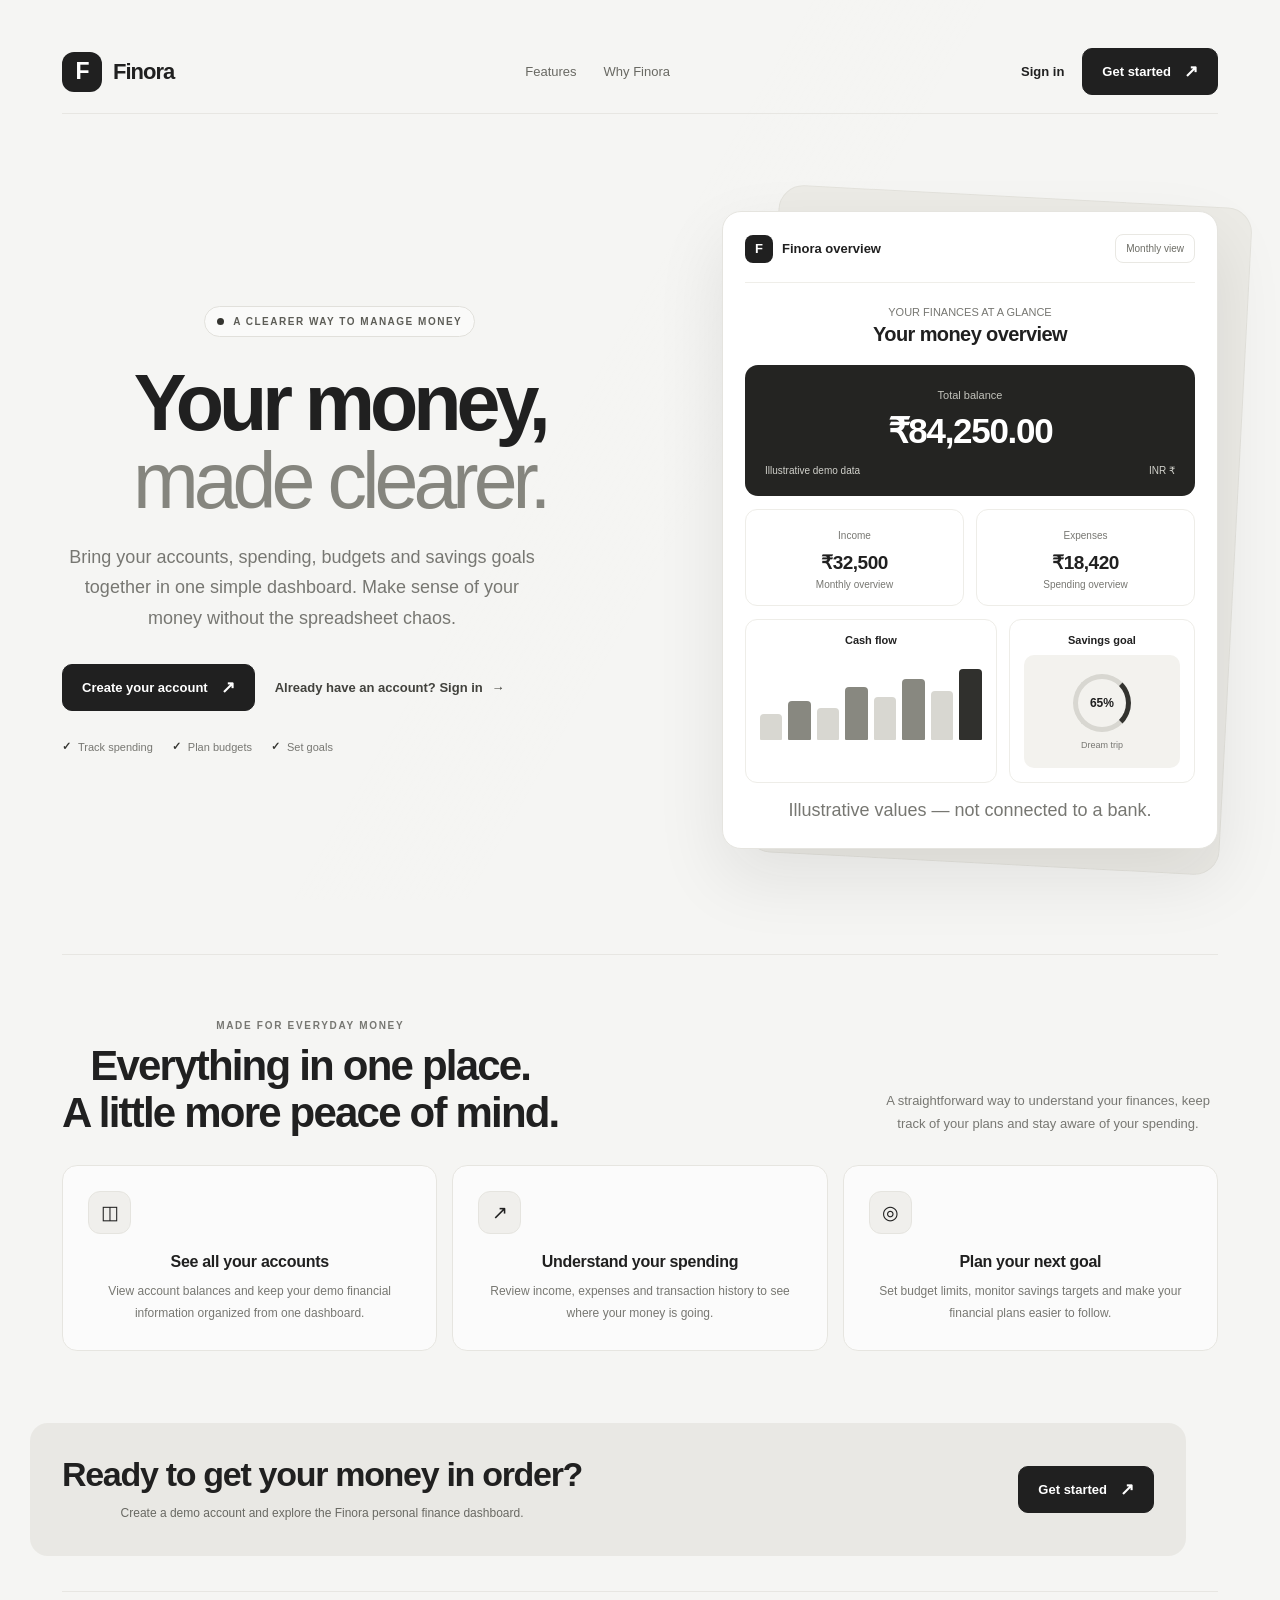
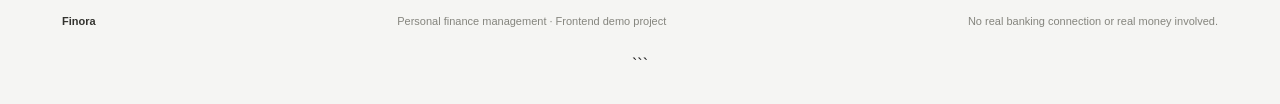
==== commit 7f1dd6c3: "chnges to the dashboard" ====
--- a/index.html
+++ b/index.html
@@ -1 +1,748 @@
-<!doctype html><html><head><meta charset="utf-8"><meta name="viewport" content="width=device-width,initial-scale=1"><title>Finora</title><link rel="stylesheet" href="css/style.css"></head><body class="landing"><div><div class="brand big center"><span class="logo">F</span> Finora</div><h1>Banking & Personal Finance<br>Management System</h1><p>Manage accounts, track spending, build budgets and reach savings goals.</p><a class="btn primary" href="login.html">Get Started</a><small>Demo: riya@example.com / riya123</small></div></body></html>+
+<!doctype html>
+<html lang="en">
+<head>
+  <meta charset="utf-8">
+  <meta name="viewport" content="width=device-width, initial-scale=1">
+  <meta name="theme-color" content="#f5f5f3">
+  <meta name="description" content="Finora helps you track spending, manage budgets, and work toward your savings goals.">
+  <title>Finora — Your Money, Made Clearer</title>
+  <link rel="stylesheet" href="css/style.css">
+
+  <style>
+    .landing {
+      --bg: #f5f5f3;
+      --paper: #fff;
+      --ink: #202020;
+      --muted: #777772;
+      --line: #e7e6e2;
+      margin: 0;
+      background: var(--bg);
+      color: var(--ink);
+      font-family: Inter, "Segoe UI", Arial, sans-serif;
+    }
+
+    .landing * { box-sizing: border-box; }
+    .landing a { color: inherit; text-decoration: none; }
+    .landing button { font: inherit; }
+
+    .landing-shell {
+      width: min(1240px, calc(100% - 64px));
+      margin: auto;
+    }
+
+    .landing-nav {
+      display: flex;
+      align-items: center;
+      justify-content: space-between;
+      gap: 24px;
+      min-height: 84px;
+      border-bottom: 1px solid var(--line);
+    }
+
+    .landing-brand {
+      display: inline-flex;
+      align-items: center;
+      gap: 11px;
+      font-size: 22px;
+      font-weight: 800;
+      letter-spacing: -1px;
+    }
+
+    .landing-logo {
+      display: grid;
+      width: 40px;
+      height: 40px;
+      place-items: center;
+      border-radius: 12px;
+      background: var(--ink);
+      color: #fff;
+      font-size: 23px;
+      font-weight: 800;
+    }
+
+    .landing-nav-links {
+      display: flex;
+      align-items: center;
+      gap: 27px;
+      color: #696963;
+      font-size: 13px;
+    }
+
+    .landing-nav-links a:hover { color: #111; }
+
+    .landing-nav-actions {
+      display: flex;
+      align-items: center;
+      gap: 18px;
+      font-size: 13px;
+      font-weight: 700;
+    }
+
+    .landing-signin { color: #4f4f49; }
+    .landing-signin:hover { color: #000; }
+
+    .landing-cta {
+      display: inline-flex;
+      align-items: center;
+      justify-content: center;
+      gap: 13px;
+      min-height: 47px;
+      padding: 0 19px;
+      border: 1px solid #202020;
+      border-radius: 10px;
+      background: #202020;
+      color: #fff !important;
+      font-size: 13px;
+      font-weight: 700;
+      transition: transform .2s, background .2s, box-shadow .2s;
+    }
+
+    .landing-cta:hover {
+      transform: translateY(-2px);
+      background: #383834;
+      box-shadow: 0 9px 22px rgba(0,0,0,.1);
+    }
+
+    .landing-cta .arrow { font-size: 17px; }
+
+    /* HERO */
+    .landing-hero {
+      display: grid;
+      grid-template-columns: minmax(0, 1fr) minmax(0, .92fr);
+      align-items: center;
+      gap: clamp(40px, 7vw, 95px);
+      padding: 82px 0 90px;
+    }
+
+    .landing-eyebrow {
+      display: inline-flex;
+      align-items: center;
+      gap: 9px;
+      padding: 9px 12px;
+      border: 1px solid #e1e0db;
+      border-radius: 100px;
+      background: rgba(255,255,255,.5);
+      color: #5d5d57;
+      font-size: 10px;
+      font-weight: 800;
+      letter-spacing: 1.5px;
+    }
+
+    .landing-eyebrow span {
+      width: 7px;
+      height: 7px;
+      border-radius: 50%;
+      background: #353530;
+    }
+
+    .landing-hero h1 {
+      max-width: 660px;
+      margin: 27px 0 21px;
+      font-size: clamp(48px, 6.3vw, 79px);
+      font-weight: 780;
+      line-height: .99;
+      letter-spacing: -5px;
+    }
+
+    .landing-hero h1 span {
+      display: block;
+      color: #85857e;
+      font-weight: 450;
+    }
+
+    .landing-description {
+      max-width: 480px;
+      margin: 0;
+      color: #70706a;
+      font-size: 15px;
+      line-height: 1.95;
+    }
+
+    .landing-hero-actions {
+      display: flex;
+      flex-wrap: wrap;
+      align-items: center;
+      gap: 20px;
+      margin-top: 31px;
+    }
+
+    .landing-secondary {
+      color: #42423d !important;
+      font-size: 13px;
+      font-weight: 700;
+    }
+
+    .landing-secondary span { margin-left: 5px; }
+
+    .landing-trust {
+      display: flex;
+      flex-wrap: wrap;
+      gap: 19px;
+      margin-top: 29px;
+      color: #777772;
+      font-size: 11px;
+    }
+
+    .landing-trust span { display: inline-flex; align-items: center; gap: 7px; }
+    .landing-trust strong { color: #343430; }
+
+    /* Decorative dashboard preview */
+    .landing-preview-wrap {
+      position: relative;
+      min-width: 0;
+      padding: 15px 0 15px 15px;
+      animation: landingEnter .7s ease both;
+    }
+
+    .landing-preview-wrap::before {
+      content: "";
+      position: absolute;
+      z-index: 0;
+      inset: 0 -18px 0 55px;
+      border: 1px solid #e3e2dc;
+      border-radius: 25px;
+      background: #ecebe6;
+      transform: rotate(3deg);
+    }
+
+    .landing-preview {
+      position: relative;
+      z-index: 1;
+      padding: 22px;
+      border: 1px solid #e5e4df;
+      border-radius: 19px;
+      background: #fff;
+      box-shadow: 0 28px 70px rgba(25,25,25,.09);
+    }
+
+    .preview-top {
+      display: flex;
+      align-items: center;
+      justify-content: space-between;
+      gap: 12px;
+      padding-bottom: 19px;
+      border-bottom: 1px solid #efeee9;
+    }
+
+    .preview-brand {
+      display: flex;
+      align-items: center;
+      gap: 9px;
+      font-size: 13px;
+      font-weight: 800;
+    }
+
+    .preview-mini-logo {
+      display: grid;
+      width: 28px;
+      height: 28px;
+      place-items: center;
+      border-radius: 8px;
+      background: #202020;
+      color: white;
+      font-weight: 800;
+    }
+
+    .preview-period {
+      padding: 8px 10px;
+      border: 1px solid #e9e8e3;
+      border-radius: 8px;
+      color: #6d6d66;
+      font-size: 10px;
+    }
+
+    .preview-greeting {
+      margin-top: 23px;
+      color: #777772;
+      font-size: 11px;
+    }
+
+    .preview-title {
+      margin-top: 5px;
+      font-size: 20px;
+      font-weight: 750;
+      letter-spacing: -.6px;
+    }
+
+    .preview-balance {
+      margin-top: 19px;
+      padding: 20px;
+      border-radius: 13px;
+      background: #242422;
+      color: white;
+    }
+
+    .preview-balance-label { color: #c3c3bc; font-size: 11px; }
+
+    .preview-balance-value {
+      display: block;
+      margin-top: 8px;
+      font-size: clamp(25px, 3vw, 35px);
+      font-weight: 750;
+      letter-spacing: -1.3px;
+    }
+
+    .preview-balance-meta {
+      display: flex;
+      justify-content: space-between;
+      gap: 10px;
+      margin-top: 14px;
+      color: #d1d1cb;
+      font-size: 10px;
+    }
+
+    .preview-stats {
+      display: grid;
+      grid-template-columns: 1fr 1fr;
+      gap: 12px;
+      margin-top: 13px;
+    }
+
+    .preview-stat {
+      padding: 15px;
+      border: 1px solid #eeede8;
+      border-radius: 12px;
+      background: #fff;
+    }
+
+    .preview-stat-label { color: #777772; font-size: 10px; }
+
+    .preview-stat-value {
+      display: block;
+      margin-top: 8px;
+      font-size: 19px;
+      font-weight: 750;
+      letter-spacing: -.5px;
+    }
+
+    .preview-stat-note {
+      display: block;
+      margin-top: 5px;
+      color: #777772;
+      font-size: 10px;
+    }
+
+    .preview-lower {
+      display: grid;
+      grid-template-columns: 1.15fr .85fr;
+      gap: 12px;
+      margin-top: 13px;
+    }
+
+    .preview-panel {
+      min-width: 0;
+      padding: 14px;
+      border: 1px solid #eeede8;
+      border-radius: 12px;
+    }
+
+    .preview-panel-title {
+      font-size: 11px;
+      font-weight: 750;
+    }
+
+    .preview-chart {
+      display: flex;
+      align-items: end;
+      gap: 6px;
+      height: 81px;
+      margin-top: 13px;
+    }
+
+    .preview-chart span {
+      flex: 1;
+      min-width: 0;
+      border-radius: 4px 4px 1px 1px;
+      background: #d8d7d1;
+    }
+
+    .preview-chart span:nth-child(2n) { background: #888880; }
+    .preview-chart span:last-child { background: #30302d; }
+
+    .preview-goal {
+      display: grid;
+      align-content: center;
+      justify-items: center;
+      min-height: 113px;
+      margin-top: 9px;
+      border-radius: 10px;
+      background: #f3f2ee;
+      text-align: center;
+    }
+
+    .preview-goal-ring {
+      display: grid;
+      width: 58px;
+      height: 58px;
+      place-items: center;
+      border: 5px solid #d8d7d1;
+      border-right-color: #33332f;
+      border-radius: 50%;
+      font-size: 12px;
+      font-weight: 800;
+    }
+
+    .preview-goal small { margin-top: 8px; color: #777772; font-size: 9px; }
+
+    .preview-note {
+      margin: 12px 0 0;
+      color: #a09f98;
+      text-align: center;
+      font-size: 9px;
+    }
+
+    /* FEATURES */
+    .landing-features {
+      padding: 65px 0 72px;
+      border-top: 1px solid var(--line);
+    }
+
+    .landing-section-head {
+      display: flex;
+      align-items: end;
+      justify-content: space-between;
+      gap: 25px;
+      margin-bottom: 29px;
+    }
+
+    .landing-section-kicker {
+      color: #777772;
+      font-size: 10px;
+      font-weight: 800;
+      letter-spacing: 1.7px;
+    }
+
+    .landing-section-head h2 {
+      max-width: 510px;
+      margin: 11px 0 0;
+      font-size: clamp(28px, 4vw, 42px);
+      line-height: 1.12;
+      letter-spacing: -1.8px;
+    }
+
+    .landing-section-head p {
+      max-width: 340px;
+      margin: 0;
+      color: #777772;
+      font-size: 13px;
+      line-height: 1.8;
+    }
+
+    .landing-feature-grid {
+      display: grid;
+      grid-template-columns: repeat(3, minmax(0, 1fr));
+      gap: 15px;
+    }
+
+    .landing-feature {
+      padding: 25px;
+      border: 1px solid #e6e5e0;
+      border-radius: 15px;
+      background: rgba(255,255,255,.62);
+      transition: transform .2s, border-color .2s, background .2s;
+    }
+
+    .landing-feature:hover {
+      transform: translateY(-4px);
+      border-color: #c9c8c1;
+      background: #fff;
+    }
+
+    .feature-icon {
+      display: grid;
+      width: 43px;
+      height: 43px;
+      place-items: center;
+      border: 1px solid #e5e4df;
+      border-radius: 12px;
+      background: #f0efec;
+      font-size: 19px;
+    }
+
+    .landing-feature h3 {
+      margin: 19px 0 9px;
+      font-size: 16px;
+      letter-spacing: -.3px;
+    }
+
+    .landing-feature p {
+      margin: 0;
+      color: #777772;
+      font-size: 12px;
+      line-height: 1.9;
+    }
+
+    /* FINAL CTA + FOOTER */
+    .landing-final {
+      display: flex;
+      align-items: center;
+      justify-content: space-between;
+      gap: 25px;
+      margin: 0 0 35px;
+      padding: 32px;
+      border-radius: 18px;
+      background: #e9e8e4;
+    }
+
+    .landing-final h2 {
+      margin: 0;
+      font-size: clamp(23px, 3vw, 34px);
+      letter-spacing: -1.3px;
+    }
+
+    .landing-final p {
+      margin: 9px 0 0;
+      color: #696963;
+      font-size: 12px;
+      line-height: 1.7;
+    }
+
+    .landing-footer {
+      display: flex;
+      align-items: center;
+      justify-content: space-between;
+      gap: 18px;
+      padding: 23px 0 29px;
+      border-top: 1px solid var(--line);
+      color: #85857e;
+      font-size: 11px;
+    }
+
+    .landing-footer-brand { color: #33332f; font-weight: 800; }
+
+    @keyframes landingEnter {
+      from { opacity: 0; transform: translateY(14px); }
+      to { opacity: 1; transform: translateY(0); }
+    }
+
+    @media (max-width: 1000px) {
+      .landing-shell { width: min(100% - 44px, 760px); }
+      .landing-nav-links { gap: 15px; }
+      .landing-hero { gap: 35px; padding: 65px 0 72px; }
+      .landing-hero h1 { font-size: clamp(43px, 6vw, 60px); letter-spacing: -3px; }
+      .landing-preview { padding: 15px; }
+      .preview-lower { grid-template-columns: 1fr; }
+      .preview-goal { min-height: 95px; }
+    }
+
+    @media (max-width: 740px) {
+      .landing-shell { width: calc(100% - 36px); }
+      .landing-nav { min-height: 72px; }
+      .landing-nav-links { display: none; }
+      .landing-nav-actions { gap: 13px; }
+      .landing-nav-actions .landing-cta { min-height: 41px; padding: 0 12px; }
+      .landing-hero {
+        grid-template-columns: 1fr;
+        gap: 40px;
+        padding: 55px 0 60px;
+      }
+      .landing-hero h1 { max-width: 570px; font-size: clamp(45px, 10vw, 67px); }
+      .landing-description { font-size: 14px; }
+      .landing-preview-wrap { max-width: 510px; width: 100%; margin: auto; }
+      .preview-lower { grid-template-columns: 1.15fr .85fr; }
+      .landing-section-head { align-items: start; flex-direction: column; }
+      .landing-feature-grid { grid-template-columns: 1fr; }
+      .landing-feature { padding: 22px; }
+      .landing-final { align-items: start; flex-direction: column; padding: 25px; }
+    }
+
+    @media (max-width: 420px) {
+      .landing-shell { width: calc(100% - 28px); }
+      .landing-brand { font-size: 19px; }
+      .landing-logo { width: 35px; height: 35px; }
+      .landing-nav-actions { gap: 10px; font-size: 12px; }
+      .landing-nav-actions .landing-cta { font-size: 11px; }
+      .landing-hero { padding-top: 43px; }
+      .landing-hero h1 { font-size: 44px; letter-spacing: -2.8px; }
+      .landing-hero-actions { align-items: flex-start; flex-direction: column; gap: 17px; }
+      .landing-trust { gap: 11px; }
+      .landing-preview { padding: 12px; }
+      .preview-balance { padding: 15px; }
+      .preview-balance-value { font-size: 26px; }
+      .preview-stats { gap: 8px; }
+      .preview-stat { padding: 11px; }
+      .preview-stat-value { font-size: 16px; }
+      .preview-lower { grid-template-columns: 1fr; }
+      .preview-goal { min-height: 110px; }
+      .landing-footer { align-items: start; flex-direction: column; }
+    }
+
+    @media (prefers-reduced-motion: reduce) {
+      .landing *, .landing *::before, .landing *::after {
+        animation-duration: .01ms !important;
+        transition-duration: .01ms !important;
+        scroll-behavior: auto !important;
+      }
+    }
+  </style>
+</head>
+
+<body class="landing">
+  <header class="landing-shell landing-nav">
+    <a class="landing-brand" href="index.html" aria-label="Finora home">
+      <span class="landing-logo">F</span>
+      <span>Finora</span>
+    </a>
+
+    <nav class="landing-nav-links" aria-label="Main navigation">
+      <a href="#features">Features</a>
+      <a href="#how-it-helps">Why Finora</a>
+    </nav>
+
+    <div class="landing-nav-actions">
+      <a class="landing-signin" href="login.html">Sign in</a>
+      <a class="landing-cta" href="register.html">
+        Get started <span class="arrow" aria-hidden="true">↗</span>
+      </a>
+    </div>
+  </header>
+
+  <main>
+    <section class="landing-shell landing-hero" id="how-it-helps">
+      <div>
+        <div class="landing-eyebrow">
+          <span></span>
+          A CLEARER WAY TO MANAGE MONEY
+        </div>
+
+        <h1>Your money,<span>made clearer.</span></h1>
+
+        <p class="landing-description">
+          Bring your accounts, spending, budgets and savings goals together
+          in one simple dashboard. Make sense of your money without the
+          spreadsheet chaos.
+        </p>
+
+        <div class="landing-hero-actions">
+          <a class="landing-cta" href="register.html">
+            Create your account <span class="arrow" aria-hidden="true">↗</span>
+          </a>
+          <a class="landing-secondary" href="login.html">
+            Already have an account? Sign in <span aria-hidden="true">→</span>
+          </a>
+        </div>
+
+        <div class="landing-trust">
+          <span><strong>✓</strong> Track spending</span>
+          <span><strong>✓</strong> Plan budgets</span>
+          <span><strong>✓</strong> Set goals</span>
+        </div>
+      </div>
+
+      <div class="landing-preview-wrap" aria-label="Illustrative Finora dashboard preview">
+        <div class="landing-preview">
+          <div class="preview-top">
+            <div class="preview-brand">
+              <span class="preview-mini-logo">F</span>
+              Finora overview
+            </div>
+            <span class="preview-period">Monthly view</span>
+          </div>
+
+          <div class="preview-greeting">YOUR FINANCES AT A GLANCE</div>
+          <div class="preview-title">Your money overview</div>
+
+          <div class="preview-balance">
+            <span class="preview-balance-label">Total balance</span>
+            <strong class="preview-balance-value">₹84,250.00</strong>
+            <div class="preview-balance-meta">
+              <span>Illustrative demo data</span>
+              <span>INR ₹</span>
+            </div>
+          </div>
+
+          <div class="preview-stats">
+            <div class="preview-stat">
+              <span class="preview-stat-label">Income</span>
+              <strong class="preview-stat-value">₹32,500</strong>
+              <span class="preview-stat-note">Monthly overview</span>
+            </div>
+            <div class="preview-stat">
+              <span class="preview-stat-label">Expenses</span>
+              <strong class="preview-stat-value">₹18,420</strong>
+              <span class="preview-stat-note">Spending overview</span>
+            </div>
+          </div>
+
+          <div class="preview-lower">
+            <div class="preview-panel">
+              <div class="preview-panel-title">Cash flow</div>
+              <div class="preview-chart" aria-hidden="true">
+                <span style="height:32%"></span>
+                <span style="height:48%"></span>
+                <span style="height:39%"></span>
+                <span style="height:65%"></span>
+                <span style="height:53%"></span>
+                <span style="height:75%"></span>
+                <span style="height:60%"></span>
+                <span style="height:88%"></span>
+              </div>
+            </div>
+
+            <div class="preview-panel">
+              <div class="preview-panel-title">Savings goal</div>
+              <div class="preview-goal">
+                <div class="preview-goal-ring">65%</div>
+                <small>Dream trip</small>
+              </div>
+            </div>
+          </div>
+
+          <p class="preview-note">Illustrative values — not connected to a bank.</p>
+        </div>
+      </div>
+    </section>
+
+    <section class="landing-shell landing-features" id="features">
+      <div class="landing-section-head">
+        <div>
+          <div class="landing-section-kicker">MADE FOR EVERYDAY MONEY</div>
+          <h2>Everything in one place.<br>A little more peace of mind.</h2>
+        </div>
+        <p>
+          A straightforward way to understand your finances, keep track
+          of your plans and stay aware of your spending.
+        </p>
+      </div>
+
+      <div class="landing-feature-grid">
+        <article class="landing-feature">
+          <div class="feature-icon" aria-hidden="true">◫</div>
+          <h3>See all your accounts</h3>
+          <p>View account balances and keep your demo financial information organized from one dashboard.</p>
+        </article>
+
+        <article class="landing-feature">
+          <div class="feature-icon" aria-hidden="true">↗</div>
+          <h3>Understand your spending</h3>
+          <p>Review income, expenses and transaction history to see where your money is going.</p>
+        </article>
+
+        <article class="landing-feature">
+          <div class="feature-icon" aria-hidden="true">◎</div>
+          <h3>Plan your next goal</h3>
+          <p>Set budget limits, monitor savings targets and make your financial plans easier to follow.</p>
+        </article>
+      </div>
+    </section>
+
+    <section class="landing-shell landing-final">
+      <div>
+        <h2>Ready to get your money in order?</h2>
+        <p>Create a demo account and explore the Finora personal finance dashboard.</p>
+      </div>
+      <a class="landing-cta" href="register.html">
+        Get started <span class="arrow" aria-hidden="true">↗</span>
+      </a>
+    </section>
+  </main>
+
+  <footer class="landing-shell landing-footer">
+    <span class="landing-footer-brand">Finora</span>
+    <span>Personal finance management · Frontend demo project</span>
+    <span>No real banking connection or real money involved.</span>
+  </footer>
+</body>
+</html>
+```
--- a/css/style.css
+++ b/css/style.css
@@ -4340,4 +4340,492 @@
 
   }
 
-}+}
+
+/* =====================================================
+   FINORA — MODERN MONOCHROME DESIGN OVERRIDES
+   Add this block at the END of css/style.css
+   ===================================================== */
+
+:root {
+  --p: #292929;
+  --p2: #111111;
+  --p3: #777777;
+
+  --navy: #171717;
+  --slate: #303030;
+  --steel: #666666;
+  --sage: #777777;
+  --beige: #D8D5CF;
+  --ivory: #F7F6F3;
+
+  --bg: #F5F5F3;
+  --card: #FFFFFF;
+  --text: #222222;
+  --muted: #777777;
+  --line: rgba(25, 25, 25, 0.10);
+
+  --green: #505050;
+  --red: #B05252;
+  --yellow: #8A7A5C;
+  --blue: #555555;
+
+  --shadow: 0 5px 22px rgba(0, 0, 0, 0.045);
+  --shadow-hover: 0 14px 35px rgba(0, 0, 0, 0.09);
+
+  --r: 17px;
+}
+
+body {
+  background: var(--bg);
+  color: var(--text);
+  font-family: Inter, "Segoe UI", Arial, sans-serif;
+}
+
+a {
+  color: inherit;
+}
+
+button,
+input,
+select,
+textarea {
+  font: inherit;
+}
+
+::selection {
+  background: #DADADA;
+  color: #111111;
+}
+
+/* Sidebar */
+
+.sidebar {
+  background: #202020;
+  border-right: 1px solid #333333;
+  box-shadow: none;
+}
+
+.sidebar .brand {
+  color: #FFFFFF;
+}
+
+.sidebar .logo {
+  background: #FFFFFF;
+  color: #202020;
+  box-shadow: none;
+}
+
+.side-title {
+  color: #929292;
+}
+
+.sidebar nav a,
+.sidebar .logout {
+  color: #C0C0C0;
+}
+
+.sidebar nav a:hover,
+.sidebar .logout:hover {
+  background: #333333;
+  color: #FFFFFF;
+  transform: translateX(2px);
+}
+
+.sidebar nav a.active {
+  background: #3A3A3A;
+  color: #FFFFFF;
+  box-shadow: inset 3px 0 0 #FFFFFF;
+}
+
+/* Top bar */
+
+.topbar {
+  background: rgba(245, 245, 243, 0.92);
+  border-bottom: 1px solid var(--line);
+}
+
+.topbar h1,
+.eyebrow {
+  color: var(--text);
+}
+
+.icon-btn,
+.avatar,
+.menu {
+  background: #FFFFFF;
+  color: #333333;
+  border: 1px solid var(--line);
+  box-shadow: none;
+}
+
+.avatar {
+  background: #292929;
+  color: #FFFFFF;
+  border-color: #292929;
+}
+
+/* Cards */
+
+.card {
+  background: #FFFFFF;
+  border: 1px solid var(--line);
+  border-radius: var(--r);
+  box-shadow: var(--shadow);
+}
+
+.card:hover {
+  border-color: #C8C8C8;
+  box-shadow: var(--shadow-hover);
+}
+
+.stat .stat-icon {
+  background: #F0F0EE;
+  color: #252525;
+  box-shadow: none;
+}
+
+.stat:after {
+  background: rgba(0, 0, 0, 0.035);
+}
+
+.stat h2 {
+  color: #222222;
+}
+
+.stat .pos {
+  color: #444444;
+}
+
+.stat .neg {
+  color: #B05252;
+}
+
+/* Hero banner */
+
+.hero {
+  background: linear-gradient(125deg, #191919, #383838);
+  color: #FFFFFF;
+  border: 1px solid #303030;
+  box-shadow: 0 15px 35px rgba(0, 0, 0, 0.10);
+}
+
+.hero h2,
+.hero .eyebrow {
+  color: #FFFFFF;
+}
+
+.hero p,
+.hero .muted {
+  color: #C6C6C6;
+}
+
+/* Buttons */
+
+.btn.primary {
+  background: #242424;
+  color: #FFFFFF;
+  box-shadow: none;
+}
+
+.btn.primary:hover {
+  background: #444444;
+  box-shadow: 0 7px 18px rgba(0, 0, 0, 0.12);
+}
+
+.btn.secondary {
+  background: #F0F0EE;
+  color: #292929;
+  border: 1px solid #E3E3E0;
+}
+
+.btn.secondary:hover {
+  background: #E4E4E1;
+}
+
+.btn.danger {
+  background: #FFF0F0;
+  color: #A33F3F;
+}
+
+/* Account cards */
+
+.bank-card,
+.bank-card:nth-child(2n),
+.bank-card:nth-child(3n) {
+  background: linear-gradient(135deg, #202020, #454545) !important;
+  color: #FFFFFF;
+  border: 1px solid rgba(255, 255, 255, 0.10);
+}
+
+.bank-card h2 {
+  color: #FFFFFF;
+}
+
+.bank-card .muted {
+  color: #D0D0D0;
+}
+
+/* Tables */
+
+.table th {
+  color: #777777;
+}
+
+.table tbody tr:hover {
+  background: #F5F5F3;
+  transform: none;
+}
+
+.table tbody tr:hover td:first-child b {
+  color: #222222;
+}
+
+.pill {
+  background: #EEEEEC;
+  color: #444444;
+}
+
+/* Quick action cards */
+
+.quick {
+  background: #FFFFFF;
+  border-color: var(--line);
+}
+
+.quick:hover {
+  border-color: #BDBDBD;
+  box-shadow: var(--shadow-hover);
+}
+
+.quick b {
+  background: #292929;
+  color: #FFFFFF;
+}
+
+/* Progress and charts */
+
+.progress {
+  background: #EAEAE7;
+}
+
+.progress span {
+  background: linear-gradient(90deg, #333333, #888888);
+}
+
+.bar {
+  background: linear-gradient(180deg, #777777, #292929);
+}
+
+.cash-bar.income {
+  background: #555555;
+}
+
+.cash-bar.expense {
+  background: #C5C5C1;
+}
+
+.spending-fill {
+  background: linear-gradient(90deg, #303030, #929292);
+}
+
+/* Forms */
+
+.input,
+.select,
+.input-wrap input {
+  background: #FFFFFF;
+  color: #222222;
+  border-color: #DEDEDA;
+}
+
+.input:focus,
+.select:focus,
+.input-wrap input:focus {
+  border-color: #777777;
+  box-shadow: 0 0 0 3px rgba(0, 0, 0, 0.06);
+  outline: none;
+}
+
+label {
+  color: #454545;
+}
+
+.modal {
+  background: #FFFFFF;
+}
+
+/* Authentication and landing pages */
+
+.auth,
+.auth-page {
+  background: #F5F5F3;
+}
+
+.auth-shell {
+  background: #FFFFFF;
+}
+
+.auth-visual,
+.auth-showcase {
+  background: linear-gradient(145deg, #191919, #414141);
+}
+
+.auth-visual p,
+.showcase-copy p {
+  color: #D1D1D1;
+}
+
+.auth-logo {
+  background: #FFFFFF;
+  color: #222222;
+}
+
+.auth-foot a,
+.auth-foot a:hover {
+  color: #292929;
+}
+
+.demo {
+  background: #F5F5F3;
+  border-color: #DEDEDA;
+}
+
+.landing {
+  background: #F5F5F3;
+}
+
+/* Profile */
+
+.profile-avatar {
+  background: #EAEAE7;
+  color: #292929;
+}
+
+/* Theme toggle */
+
+.theme-toggle {
+  background: #FFFFFF;
+  color: #252525;
+  border: 1px solid #DDDDDD;
+  border-radius: 12px;
+}
+
+/* Dark mode */
+
+html[data-theme="dark"] {
+  --bg: #141414;
+  --card: #202020;
+  --text: #F2F2F0;
+  --muted: #A4A4A4;
+  --line: rgba(255, 255, 255, 0.10);
+
+  --shadow: 0 8px 25px rgba(0, 0, 0, 0.18);
+  --shadow-hover: 0 14px 35px rgba(0, 0, 0, 0.28);
+}
+
+html[data-theme="dark"] body {
+  background: #141414;
+  color: #F2F2F0;
+}
+
+html[data-theme="dark"] .topbar {
+  background: rgba(20, 20, 20, 0.94);
+  border-bottom-color: var(--line);
+}
+
+html[data-theme="dark"] .topbar h1,
+html[data-theme="dark"] .section-head h2,
+html[data-theme="dark"] .stat h2 {
+  color: #F2F2F0;
+}
+
+html[data-theme="dark"] .card,
+html[data-theme="dark"] .quick {
+  background: #202020;
+  color: #F2F2F0;
+  border-color: var(--line);
+}
+
+html[data-theme="dark"] .stat .stat-icon,
+html[data-theme="dark"] .btn.secondary,
+html[data-theme="dark"] .pill {
+  background: #303030;
+  color: #E8E8E8;
+  border-color: #3A3A3A;
+}
+
+html[data-theme="dark"] .input,
+html[data-theme="dark"] .select,
+html[data-theme="dark"] .input-wrap input {
+  background: #292929;
+  color: #F2F2F0;
+  border-color: #444444;
+}
+
+html[data-theme="dark"] .table th,
+html[data-theme="dark"] .table td {
+  border-bottom-color: var(--line);
+}
+
+html[data-theme="dark"] .table tbody tr:hover {
+  background: #2A2A2A;
+}
+
+html[data-theme="dark"] .modal {
+  background: #202020;
+  color: #F2F2F0;
+}
+
+html[data-theme="dark"] .auth,
+html[data-theme="dark"] .auth-page,
+html[data-theme="dark"] .landing {
+  background: #141414;
+}
+
+html[data-theme="dark"] .auth-shell,
+html[data-theme="dark"] .auth-card {
+  background: #202020;
+  color: #F2F2F0;
+}
+
+html[data-theme="dark"] .auth-card h2,
+html[data-theme="dark"] .auth-card label {
+  color: #F2F2F0;
+}
+
+/* Responsive polish */
+
+@media (max-width: 760px) {
+  .section-head {
+    gap: 12px;
+  }
+
+  .actions,
+  .filters {
+    width: 100%;
+  }
+
+  .filters .input,
+  .filters .select {
+    min-width: 0;
+    width: 100%;
+  }
+
+  .table-wrap {
+    max-width: 100%;
+  }
+}
+
+/* Accessibility */
+
+@media (prefers-reduced-motion: reduce) {
+  *,
+  *::before,
+  *::after {
+    animation-duration: 0.01ms !important;
+    animation-iteration-count: 1 !important;
+    transition-duration: 0.01ms !important;
+    scroll-behavior: auto !important;
+  }
+}
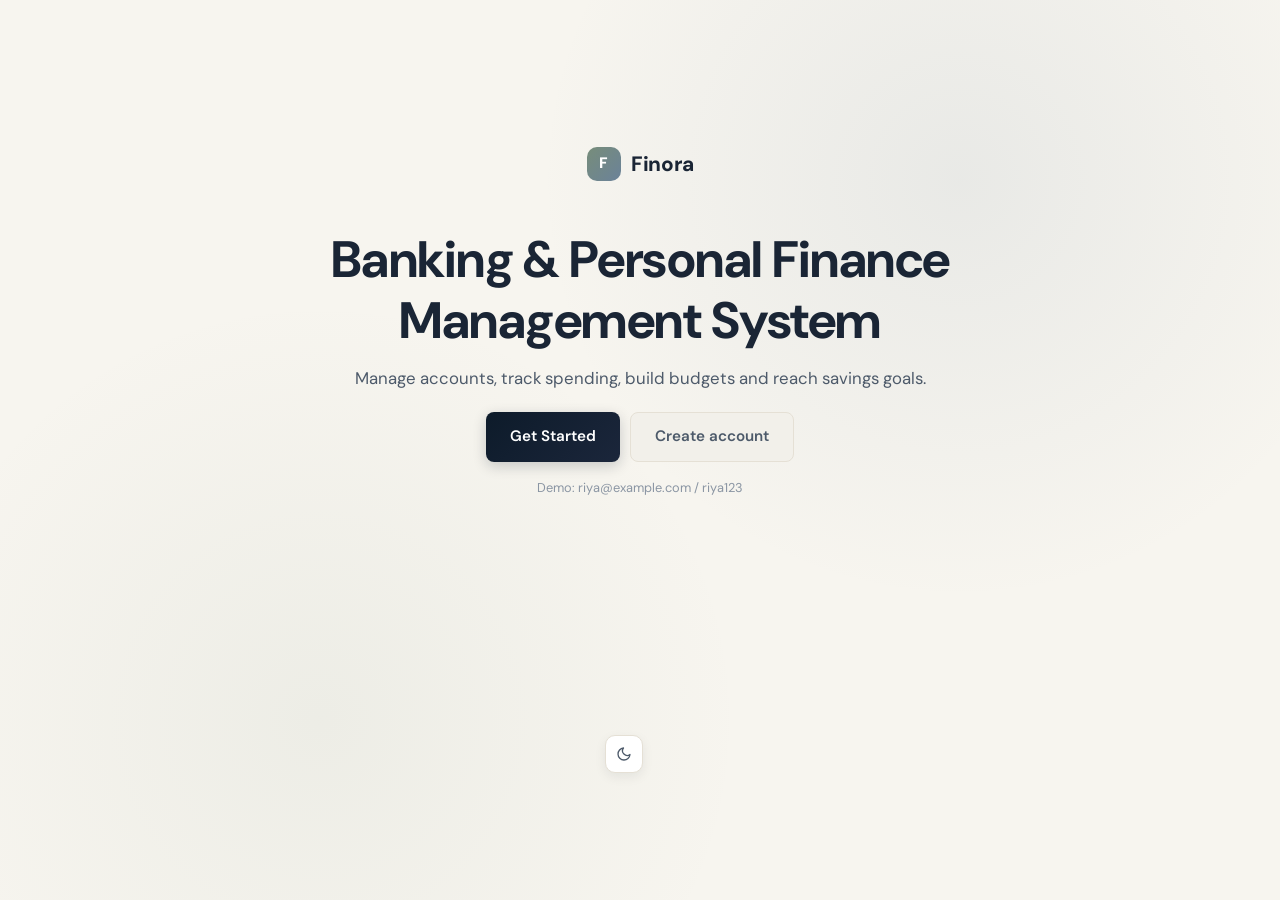
==== commit a292c594: "Redesign banking finance frontend UI" ====
--- a/index.html
+++ b/index.html
@@ -1,748 +1,39 @@
-
 <!doctype html>
 <html lang="en">
 <head>
   <meta charset="utf-8">
-  <meta name="viewport" content="width=device-width, initial-scale=1">
-  <meta name="theme-color" content="#f5f5f3">
-  <meta name="description" content="Finora helps you track spending, manage budgets, and work toward your savings goals.">
-  <title>Finora — Your Money, Made Clearer</title>
-  <link rel="stylesheet" href="css/style.css">
-
-  <style>
-    .landing {
-      --bg: #f5f5f3;
-      --paper: #fff;
-      --ink: #202020;
-      --muted: #777772;
-      --line: #e7e6e2;
-      margin: 0;
-      background: var(--bg);
-      color: var(--ink);
-      font-family: Inter, "Segoe UI", Arial, sans-serif;
-    }
-
-    .landing * { box-sizing: border-box; }
-    .landing a { color: inherit; text-decoration: none; }
-    .landing button { font: inherit; }
-
-    .landing-shell {
-      width: min(1240px, calc(100% - 64px));
-      margin: auto;
-    }
-
-    .landing-nav {
-      display: flex;
-      align-items: center;
-      justify-content: space-between;
-      gap: 24px;
-      min-height: 84px;
-      border-bottom: 1px solid var(--line);
-    }
-
-    .landing-brand {
-      display: inline-flex;
-      align-items: center;
-      gap: 11px;
-      font-size: 22px;
-      font-weight: 800;
-      letter-spacing: -1px;
-    }
-
-    .landing-logo {
-      display: grid;
-      width: 40px;
-      height: 40px;
-      place-items: center;
-      border-radius: 12px;
-      background: var(--ink);
-      color: #fff;
-      font-size: 23px;
-      font-weight: 800;
-    }
-
-    .landing-nav-links {
-      display: flex;
-      align-items: center;
-      gap: 27px;
-      color: #696963;
-      font-size: 13px;
-    }
-
-    .landing-nav-links a:hover { color: #111; }
-
-    .landing-nav-actions {
-      display: flex;
-      align-items: center;
-      gap: 18px;
-      font-size: 13px;
-      font-weight: 700;
-    }
-
-    .landing-signin { color: #4f4f49; }
-    .landing-signin:hover { color: #000; }
-
-    .landing-cta {
-      display: inline-flex;
-      align-items: center;
-      justify-content: center;
-      gap: 13px;
-      min-height: 47px;
-      padding: 0 19px;
-      border: 1px solid #202020;
-      border-radius: 10px;
-      background: #202020;
-      color: #fff !important;
-      font-size: 13px;
-      font-weight: 700;
-      transition: transform .2s, background .2s, box-shadow .2s;
-    }
-
-    .landing-cta:hover {
-      transform: translateY(-2px);
-      background: #383834;
-      box-shadow: 0 9px 22px rgba(0,0,0,.1);
-    }
-
-    .landing-cta .arrow { font-size: 17px; }
-
-    /* HERO */
-    .landing-hero {
-      display: grid;
-      grid-template-columns: minmax(0, 1fr) minmax(0, .92fr);
-      align-items: center;
-      gap: clamp(40px, 7vw, 95px);
-      padding: 82px 0 90px;
-    }
-
-    .landing-eyebrow {
-      display: inline-flex;
-      align-items: center;
-      gap: 9px;
-      padding: 9px 12px;
-      border: 1px solid #e1e0db;
-      border-radius: 100px;
-      background: rgba(255,255,255,.5);
-      color: #5d5d57;
-      font-size: 10px;
-      font-weight: 800;
-      letter-spacing: 1.5px;
-    }
-
-    .landing-eyebrow span {
-      width: 7px;
-      height: 7px;
-      border-radius: 50%;
-      background: #353530;
-    }
-
-    .landing-hero h1 {
-      max-width: 660px;
-      margin: 27px 0 21px;
-      font-size: clamp(48px, 6.3vw, 79px);
-      font-weight: 780;
-      line-height: .99;
-      letter-spacing: -5px;
-    }
-
-    .landing-hero h1 span {
-      display: block;
-      color: #85857e;
-      font-weight: 450;
-    }
-
-    .landing-description {
-      max-width: 480px;
-      margin: 0;
-      color: #70706a;
-      font-size: 15px;
-      line-height: 1.95;
-    }
-
-    .landing-hero-actions {
-      display: flex;
-      flex-wrap: wrap;
-      align-items: center;
-      gap: 20px;
-      margin-top: 31px;
-    }
-
-    .landing-secondary {
-      color: #42423d !important;
-      font-size: 13px;
-      font-weight: 700;
-    }
-
-    .landing-secondary span { margin-left: 5px; }
-
-    .landing-trust {
-      display: flex;
-      flex-wrap: wrap;
-      gap: 19px;
-      margin-top: 29px;
-      color: #777772;
-      font-size: 11px;
-    }
-
-    .landing-trust span { display: inline-flex; align-items: center; gap: 7px; }
-    .landing-trust strong { color: #343430; }
-
-    /* Decorative dashboard preview */
-    .landing-preview-wrap {
-      position: relative;
-      min-width: 0;
-      padding: 15px 0 15px 15px;
-      animation: landingEnter .7s ease both;
-    }
-
-    .landing-preview-wrap::before {
-      content: "";
-      position: absolute;
-      z-index: 0;
-      inset: 0 -18px 0 55px;
-      border: 1px solid #e3e2dc;
-      border-radius: 25px;
-      background: #ecebe6;
-      transform: rotate(3deg);
-    }
-
-    .landing-preview {
-      position: relative;
-      z-index: 1;
-      padding: 22px;
-      border: 1px solid #e5e4df;
-      border-radius: 19px;
-      background: #fff;
-      box-shadow: 0 28px 70px rgba(25,25,25,.09);
-    }
-
-    .preview-top {
-      display: flex;
-      align-items: center;
-      justify-content: space-between;
-      gap: 12px;
-      padding-bottom: 19px;
-      border-bottom: 1px solid #efeee9;
-    }
-
-    .preview-brand {
-      display: flex;
-      align-items: center;
-      gap: 9px;
-      font-size: 13px;
-      font-weight: 800;
-    }
-
-    .preview-mini-logo {
-      display: grid;
-      width: 28px;
-      height: 28px;
-      place-items: center;
-      border-radius: 8px;
-      background: #202020;
-      color: white;
-      font-weight: 800;
-    }
-
-    .preview-period {
-      padding: 8px 10px;
-      border: 1px solid #e9e8e3;
-      border-radius: 8px;
-      color: #6d6d66;
-      font-size: 10px;
-    }
-
-    .preview-greeting {
-      margin-top: 23px;
-      color: #777772;
-      font-size: 11px;
-    }
-
-    .preview-title {
-      margin-top: 5px;
-      font-size: 20px;
-      font-weight: 750;
-      letter-spacing: -.6px;
-    }
-
-    .preview-balance {
-      margin-top: 19px;
-      padding: 20px;
-      border-radius: 13px;
-      background: #242422;
-      color: white;
-    }
-
-    .preview-balance-label { color: #c3c3bc; font-size: 11px; }
-
-    .preview-balance-value {
-      display: block;
-      margin-top: 8px;
-      font-size: clamp(25px, 3vw, 35px);
-      font-weight: 750;
-      letter-spacing: -1.3px;
-    }
-
-    .preview-balance-meta {
-      display: flex;
-      justify-content: space-between;
-      gap: 10px;
-      margin-top: 14px;
-      color: #d1d1cb;
-      font-size: 10px;
-    }
-
-    .preview-stats {
-      display: grid;
-      grid-template-columns: 1fr 1fr;
-      gap: 12px;
-      margin-top: 13px;
-    }
-
-    .preview-stat {
-      padding: 15px;
-      border: 1px solid #eeede8;
-      border-radius: 12px;
-      background: #fff;
-    }
-
-    .preview-stat-label { color: #777772; font-size: 10px; }
-
-    .preview-stat-value {
-      display: block;
-      margin-top: 8px;
-      font-size: 19px;
-      font-weight: 750;
-      letter-spacing: -.5px;
-    }
-
-    .preview-stat-note {
-      display: block;
-      margin-top: 5px;
-      color: #777772;
-      font-size: 10px;
-    }
-
-    .preview-lower {
-      display: grid;
-      grid-template-columns: 1.15fr .85fr;
-      gap: 12px;
-      margin-top: 13px;
-    }
-
-    .preview-panel {
-      min-width: 0;
-      padding: 14px;
-      border: 1px solid #eeede8;
-      border-radius: 12px;
-    }
-
-    .preview-panel-title {
-      font-size: 11px;
-      font-weight: 750;
-    }
-
-    .preview-chart {
-      display: flex;
-      align-items: end;
-      gap: 6px;
-      height: 81px;
-      margin-top: 13px;
-    }
-
-    .preview-chart span {
-      flex: 1;
-      min-width: 0;
-      border-radius: 4px 4px 1px 1px;
-      background: #d8d7d1;
-    }
-
-    .preview-chart span:nth-child(2n) { background: #888880; }
-    .preview-chart span:last-child { background: #30302d; }
-
-    .preview-goal {
-      display: grid;
-      align-content: center;
-      justify-items: center;
-      min-height: 113px;
-      margin-top: 9px;
-      border-radius: 10px;
-      background: #f3f2ee;
-      text-align: center;
-    }
-
-    .preview-goal-ring {
-      display: grid;
-      width: 58px;
-      height: 58px;
-      place-items: center;
-      border: 5px solid #d8d7d1;
-      border-right-color: #33332f;
-      border-radius: 50%;
-      font-size: 12px;
-      font-weight: 800;
-    }
-
-    .preview-goal small { margin-top: 8px; color: #777772; font-size: 9px; }
-
-    .preview-note {
-      margin: 12px 0 0;
-      color: #a09f98;
-      text-align: center;
-      font-size: 9px;
-    }
-
-    /* FEATURES */
-    .landing-features {
-      padding: 65px 0 72px;
-      border-top: 1px solid var(--line);
-    }
-
-    .landing-section-head {
-      display: flex;
-      align-items: end;
-      justify-content: space-between;
-      gap: 25px;
-      margin-bottom: 29px;
-    }
-
-    .landing-section-kicker {
-      color: #777772;
-      font-size: 10px;
-      font-weight: 800;
-      letter-spacing: 1.7px;
-    }
-
-    .landing-section-head h2 {
-      max-width: 510px;
-      margin: 11px 0 0;
-      font-size: clamp(28px, 4vw, 42px);
-      line-height: 1.12;
-      letter-spacing: -1.8px;
-    }
-
-    .landing-section-head p {
-      max-width: 340px;
-      margin: 0;
-      color: #777772;
-      font-size: 13px;
-      line-height: 1.8;
-    }
-
-    .landing-feature-grid {
-      display: grid;
-      grid-template-columns: repeat(3, minmax(0, 1fr));
-      gap: 15px;
-    }
-
-    .landing-feature {
-      padding: 25px;
-      border: 1px solid #e6e5e0;
-      border-radius: 15px;
-      background: rgba(255,255,255,.62);
-      transition: transform .2s, border-color .2s, background .2s;
-    }
-
-    .landing-feature:hover {
-      transform: translateY(-4px);
-      border-color: #c9c8c1;
-      background: #fff;
-    }
-
-    .feature-icon {
-      display: grid;
-      width: 43px;
-      height: 43px;
-      place-items: center;
-      border: 1px solid #e5e4df;
-      border-radius: 12px;
-      background: #f0efec;
-      font-size: 19px;
-    }
-
-    .landing-feature h3 {
-      margin: 19px 0 9px;
-      font-size: 16px;
-      letter-spacing: -.3px;
-    }
-
-    .landing-feature p {
-      margin: 0;
-      color: #777772;
-      font-size: 12px;
-      line-height: 1.9;
-    }
-
-    /* FINAL CTA + FOOTER */
-    .landing-final {
-      display: flex;
-      align-items: center;
-      justify-content: space-between;
-      gap: 25px;
-      margin: 0 0 35px;
-      padding: 32px;
-      border-radius: 18px;
-      background: #e9e8e4;
-    }
-
-    .landing-final h2 {
-      margin: 0;
-      font-size: clamp(23px, 3vw, 34px);
-      letter-spacing: -1.3px;
-    }
-
-    .landing-final p {
-      margin: 9px 0 0;
-      color: #696963;
-      font-size: 12px;
-      line-height: 1.7;
-    }
-
-    .landing-footer {
-      display: flex;
-      align-items: center;
-      justify-content: space-between;
-      gap: 18px;
-      padding: 23px 0 29px;
-      border-top: 1px solid var(--line);
-      color: #85857e;
-      font-size: 11px;
-    }
-
-    .landing-footer-brand { color: #33332f; font-weight: 800; }
-
-    @keyframes landingEnter {
-      from { opacity: 0; transform: translateY(14px); }
-      to { opacity: 1; transform: translateY(0); }
-    }
-
-    @media (max-width: 1000px) {
-      .landing-shell { width: min(100% - 44px, 760px); }
-      .landing-nav-links { gap: 15px; }
-      .landing-hero { gap: 35px; padding: 65px 0 72px; }
-      .landing-hero h1 { font-size: clamp(43px, 6vw, 60px); letter-spacing: -3px; }
-      .landing-preview { padding: 15px; }
-      .preview-lower { grid-template-columns: 1fr; }
-      .preview-goal { min-height: 95px; }
-    }
-
-    @media (max-width: 740px) {
-      .landing-shell { width: calc(100% - 36px); }
-      .landing-nav { min-height: 72px; }
-      .landing-nav-links { display: none; }
-      .landing-nav-actions { gap: 13px; }
-      .landing-nav-actions .landing-cta { min-height: 41px; padding: 0 12px; }
-      .landing-hero {
-        grid-template-columns: 1fr;
-        gap: 40px;
-        padding: 55px 0 60px;
-      }
-      .landing-hero h1 { max-width: 570px; font-size: clamp(45px, 10vw, 67px); }
-      .landing-description { font-size: 14px; }
-      .landing-preview-wrap { max-width: 510px; width: 100%; margin: auto; }
-      .preview-lower { grid-template-columns: 1.15fr .85fr; }
-      .landing-section-head { align-items: start; flex-direction: column; }
-      .landing-feature-grid { grid-template-columns: 1fr; }
-      .landing-feature { padding: 22px; }
-      .landing-final { align-items: start; flex-direction: column; padding: 25px; }
-    }
-
-    @media (max-width: 420px) {
-      .landing-shell { width: calc(100% - 28px); }
-      .landing-brand { font-size: 19px; }
-      .landing-logo { width: 35px; height: 35px; }
-      .landing-nav-actions { gap: 10px; font-size: 12px; }
-      .landing-nav-actions .landing-cta { font-size: 11px; }
-      .landing-hero { padding-top: 43px; }
-      .landing-hero h1 { font-size: 44px; letter-spacing: -2.8px; }
-      .landing-hero-actions { align-items: flex-start; flex-direction: column; gap: 17px; }
-      .landing-trust { gap: 11px; }
-      .landing-preview { padding: 12px; }
-      .preview-balance { padding: 15px; }
-      .preview-balance-value { font-size: 26px; }
-      .preview-stats { gap: 8px; }
-      .preview-stat { padding: 11px; }
-      .preview-stat-value { font-size: 16px; }
-      .preview-lower { grid-template-columns: 1fr; }
-      .preview-goal { min-height: 110px; }
-      .landing-footer { align-items: start; flex-direction: column; }
-    }
-
-    @media (prefers-reduced-motion: reduce) {
-      .landing *, .landing *::before, .landing *::after {
-        animation-duration: .01ms !important;
-        transition-duration: .01ms !important;
-        scroll-behavior: auto !important;
-      }
-    }
-  </style>
+  <meta name="viewport" content="width=device-width,initial-scale=1">
+  <meta name="theme-color" content="#0D1B2A">
+  <title>Finora — Banking & Finance</title>
+  <link rel="preconnect" href="https://fonts.googleapis.com">
+  <link rel="preconnect" href="https://fonts.gstatic.com" crossorigin>
+  <link rel="stylesheet" href="css/variables.css">
+  <link rel="stylesheet" href="css/base.css">
+  <link rel="stylesheet" href="css/typography.css">
+  <link rel="stylesheet" href="css/layout.css">
+  <link rel="stylesheet" href="css/components.css">
+  <link rel="stylesheet" href="css/animations.css">
+  <link rel="stylesheet" href="css/responsive.css">
+  <link rel="stylesheet" href="css/darkmode.css">
+  <script>
+    /* Apply saved theme before paint to avoid flash */
+    (function(){document.documentElement.setAttribute('data-theme',localStorage.getItem('finora_theme')||'light');})();
+  </script>
 </head>
-
 <body class="landing">
-  <header class="landing-shell landing-nav">
-    <a class="landing-brand" href="index.html" aria-label="Finora home">
-      <span class="landing-logo">F</span>
-      <span>Finora</span>
-    </a>
-
-    <nav class="landing-nav-links" aria-label="Main navigation">
-      <a href="#features">Features</a>
-      <a href="#how-it-helps">Why Finora</a>
-    </nav>
-
-    <div class="landing-nav-actions">
-      <a class="landing-signin" href="login.html">Sign in</a>
-      <a class="landing-cta" href="register.html">
-        Get started <span class="arrow" aria-hidden="true">↗</span>
-      </a>
+  <div>
+    <div class="brand big center" style="justify-content:center;margin-bottom:16px;">
+      <span class="logo">F</span>
+      <span style="font-size:1.3rem;font-weight:800;color:var(--text)">Finora</span>
     </div>
-  </header>
-
-  <main>
-    <section class="landing-shell landing-hero" id="how-it-helps">
-      <div>
-        <div class="landing-eyebrow">
-          <span></span>
-          A CLEARER WAY TO MANAGE MONEY
-        </div>
-
-        <h1>Your money,<span>made clearer.</span></h1>
-
-        <p class="landing-description">
-          Bring your accounts, spending, budgets and savings goals together
-          in one simple dashboard. Make sense of your money without the
-          spreadsheet chaos.
-        </p>
-
-        <div class="landing-hero-actions">
-          <a class="landing-cta" href="register.html">
-            Create your account <span class="arrow" aria-hidden="true">↗</span>
-          </a>
-          <a class="landing-secondary" href="login.html">
-            Already have an account? Sign in <span aria-hidden="true">→</span>
-          </a>
-        </div>
-
-        <div class="landing-trust">
-          <span><strong>✓</strong> Track spending</span>
-          <span><strong>✓</strong> Plan budgets</span>
-          <span><strong>✓</strong> Set goals</span>
-        </div>
-      </div>
-
-      <div class="landing-preview-wrap" aria-label="Illustrative Finora dashboard preview">
-        <div class="landing-preview">
-          <div class="preview-top">
-            <div class="preview-brand">
-              <span class="preview-mini-logo">F</span>
-              Finora overview
-            </div>
-            <span class="preview-period">Monthly view</span>
-          </div>
-
-          <div class="preview-greeting">YOUR FINANCES AT A GLANCE</div>
-          <div class="preview-title">Your money overview</div>
-
-          <div class="preview-balance">
-            <span class="preview-balance-label">Total balance</span>
-            <strong class="preview-balance-value">₹84,250.00</strong>
-            <div class="preview-balance-meta">
-              <span>Illustrative demo data</span>
-              <span>INR ₹</span>
-            </div>
-          </div>
-
-          <div class="preview-stats">
-            <div class="preview-stat">
-              <span class="preview-stat-label">Income</span>
-              <strong class="preview-stat-value">₹32,500</strong>
-              <span class="preview-stat-note">Monthly overview</span>
-            </div>
-            <div class="preview-stat">
-              <span class="preview-stat-label">Expenses</span>
-              <strong class="preview-stat-value">₹18,420</strong>
-              <span class="preview-stat-note">Spending overview</span>
-            </div>
-          </div>
-
-          <div class="preview-lower">
-            <div class="preview-panel">
-              <div class="preview-panel-title">Cash flow</div>
-              <div class="preview-chart" aria-hidden="true">
-                <span style="height:32%"></span>
-                <span style="height:48%"></span>
-                <span style="height:39%"></span>
-                <span style="height:65%"></span>
-                <span style="height:53%"></span>
-                <span style="height:75%"></span>
-                <span style="height:60%"></span>
-                <span style="height:88%"></span>
-              </div>
-            </div>
-
-            <div class="preview-panel">
-              <div class="preview-panel-title">Savings goal</div>
-              <div class="preview-goal">
-                <div class="preview-goal-ring">65%</div>
-                <small>Dream trip</small>
-              </div>
-            </div>
-          </div>
-
-          <p class="preview-note">Illustrative values — not connected to a bank.</p>
-        </div>
-      </div>
-    </section>
-
-    <section class="landing-shell landing-features" id="features">
-      <div class="landing-section-head">
-        <div>
-          <div class="landing-section-kicker">MADE FOR EVERYDAY MONEY</div>
-          <h2>Everything in one place.<br>A little more peace of mind.</h2>
-        </div>
-        <p>
-          A straightforward way to understand your finances, keep track
-          of your plans and stay aware of your spending.
-        </p>
-      </div>
-
-      <div class="landing-feature-grid">
-        <article class="landing-feature">
-          <div class="feature-icon" aria-hidden="true">◫</div>
-          <h3>See all your accounts</h3>
-          <p>View account balances and keep your demo financial information organized from one dashboard.</p>
-        </article>
-
-        <article class="landing-feature">
-          <div class="feature-icon" aria-hidden="true">↗</div>
-          <h3>Understand your spending</h3>
-          <p>Review income, expenses and transaction history to see where your money is going.</p>
-        </article>
-
-        <article class="landing-feature">
-          <div class="feature-icon" aria-hidden="true">◎</div>
-          <h3>Plan your next goal</h3>
-          <p>Set budget limits, monitor savings targets and make your financial plans easier to follow.</p>
-        </article>
-      </div>
-    </section>
-
-    <section class="landing-shell landing-final">
-      <div>
-        <h2>Ready to get your money in order?</h2>
-        <p>Create a demo account and explore the Finora personal finance dashboard.</p>
-      </div>
-      <a class="landing-cta" href="register.html">
-        Get started <span class="arrow" aria-hidden="true">↗</span>
-      </a>
-    </section>
-  </main>
-
-  <footer class="landing-shell landing-footer">
-    <span class="landing-footer-brand">Finora</span>
-    <span>Personal finance management · Frontend demo project</span>
-    <span>No real banking connection or real money involved.</span>
-  </footer>
+    <h1>Banking &amp; Personal Finance<br>Management System</h1>
+    <p>Manage accounts, track spending, build budgets and reach savings goals.</p>
+    <div style="display:flex;gap:10px;justify-content:center;margin-top:20px;flex-wrap:wrap">
+      <a class="btn primary" href="login.html" style="padding:12px 24px;font-size:.95rem">Get Started</a>
+      <a class="btn secondary" href="register.html" style="padding:12px 24px;font-size:.95rem">Create account</a>
+    </div>
+    <small>Demo: riya@example.com / riya123</small>
+  </div>
+  <script src="js/app.js"></script>
 </body>
 </html>
-```
--- a/css/variables.css
+++ b/css/variables.css
@@ -0,0 +1,112 @@
+/* =========================================================
+   FINORA — CSS VARIABLES
+   Premium Fintech Design System
+   ========================================================= */
+
+:root {
+  /* ── Brand palette ────────────────────────────────────── */
+  --navy:       #0D1B2A;
+  --slate:      #1B263B;
+  --sage:       #778D7A;
+  --steel-blue: #6B8299;
+  --beige:      #D4C4A8;
+  --ivory:      #F7F5EF;
+
+  /* ── Semantic aliases ─────────────────────────────────── */
+  --primary:      var(--navy);
+  --primary-mid:  var(--slate);
+  --accent:       var(--sage);
+  --interactive:  var(--steel-blue);
+
+  /* ── Light-mode surfaces ──────────────────────────────── */
+  --bg:          var(--ivory);
+  --surface:     #FFFFFF;
+  --surface-alt: #F2F0EA;
+  --border:      #E5E0D5;
+  --border-focus: var(--steel-blue);
+
+  /* ── Light-mode text ──────────────────────────────────── */
+  --text:    #1A2535;
+  --text-2:  #4D5A6A;
+  --text-3:  #8A95A3;
+
+  /* ── Semantic colours ─────────────────────────────────── */
+  --pos:    #4A7D62;
+  --neg:    #A85550;
+  --warn:   #9A7840;
+  --info:   var(--steel-blue);
+
+  /* ── Shadows ──────────────────────────────────────────── */
+  --shadow-xs:  0 1px 3px rgba(13,27,42,.06);
+  --shadow-sm:  0 4px 12px rgba(13,27,42,.07);
+  --shadow:     0 8px 24px rgba(13,27,42,.09);
+  --shadow-lg:  0 16px 40px rgba(13,27,42,.12);
+  --shadow-xl:  0 24px 64px rgba(13,27,42,.15);
+
+  /* ── Radii ────────────────────────────────────────────── */
+  --radius-sm: 8px;
+  --radius:    14px;
+  --radius-lg: 20px;
+  --radius-xl: 28px;
+
+  /* ── Spacing ──────────────────────────────────────────── */
+  --space-1: 4px;
+  --space-2: 8px;
+  --space-3: 12px;
+  --space-4: 16px;
+  --space-5: 20px;
+  --space-6: 24px;
+  --space-8: 32px;
+  --space-10: 40px;
+
+  /* ── Sidebar ──────────────────────────────────────────── */
+  --sidebar-w: 240px;
+  --sidebar-bg: linear-gradient(170deg, var(--navy) 0%, #162335 100%);
+  --sidebar-text: rgba(247,245,239,.65);
+  --sidebar-text-active: #FFFFFF;
+  --sidebar-active-bg: rgba(119,141,122,.18);
+  --sidebar-active-border: var(--sage);
+
+  /* ── Topbar ───────────────────────────────────────────── */
+  --topbar-bg: rgba(247,245,239,.92);
+  --topbar-border: rgba(229,224,213,.7);
+
+  /* ── Transitions ──────────────────────────────────────── */
+  --ease: cubic-bezier(.22,.68,0,1.1);
+  --t-fast:   .15s ease;
+  --t-normal: .22s ease;
+  --t-slow:   .35s ease;
+}
+
+/* ── Dark mode overrides ────────────────────────────────── */
+[data-theme="dark"] {
+  --bg:          #0A1220;
+  --surface:     #111C2D;
+  --surface-alt: #162336;
+  --border:      #243347;
+  --border-focus: var(--steel-blue);
+
+  --text:   #EDF1F6;
+  --text-2: #9BAABB;
+  --text-3: #5F7080;
+
+  --shadow-xs:  0 1px 3px rgba(0,0,0,.18);
+  --shadow-sm:  0 4px 12px rgba(0,0,0,.22);
+  --shadow:     0 8px 24px rgba(0,0,0,.28);
+  --shadow-lg:  0 16px 40px rgba(0,0,0,.34);
+  --shadow-xl:  0 24px 64px rgba(0,0,0,.40);
+
+  --topbar-bg:     rgba(10,18,32,.92);
+  --topbar-border: rgba(36,51,71,.8);
+
+  --sidebar-bg: linear-gradient(170deg, #07101B 0%, var(--navy) 100%);
+}
+
+/* ── Reduced-motion safety ──────────────────────────────── */
+@media (prefers-reduced-motion: reduce) {
+  *, *::before, *::after {
+    animation-duration: .01ms !important;
+    animation-iteration-count: 1 !important;
+    transition-duration: .01ms !important;
+  }
+}
--- a/css/base.css
+++ b/css/base.css
@@ -0,0 +1,52 @@
+/* =========================================================
+   FINORA — BASE RESET & ROOT STYLES
+   ========================================================= */
+
+*, *::before, *::after { box-sizing: border-box; }
+
+html {
+  scroll-behavior: smooth;
+  -webkit-text-size-adjust: 100%;
+}
+
+body {
+  margin: 0;
+  background: var(--bg);
+  color: var(--text);
+  -webkit-font-smoothing: antialiased;
+  -moz-osx-font-smoothing: grayscale;
+}
+
+a {
+  color: inherit;
+  text-decoration: none;
+}
+
+button, input, select, textarea {
+  font: inherit;
+}
+
+button { cursor: pointer; }
+
+img, svg { max-width: 100%; display: block; }
+
+ul, ol { list-style: none; margin: 0; padding: 0; }
+
+/* ── Utility helpers ────────────────────────────────────── */
+.hidden { display: none !important; }
+.sr-only {
+  position: absolute; width: 1px; height: 1px;
+  padding: 0; margin: -1px; overflow: hidden;
+  clip: rect(0,0,0,0); white-space: nowrap; border: 0;
+}
+.muted { color: var(--text-3); }
+.pos   { color: var(--pos); font-weight: 600; font-variant-numeric: tabular-nums; }
+.neg   { color: var(--neg); font-weight: 600; font-variant-numeric: tabular-nums; }
+.full  { width: 100%; }
+.center { justify-content: center; }
+.empty {
+  padding: 40px;
+  text-align: center;
+  color: var(--text-3);
+  font-size: .875rem;
+}
--- a/css/typography.css
+++ b/css/typography.css
@@ -0,0 +1,70 @@
+/* =========================================================
+   FINORA — TYPOGRAPHY
+   DM Sans only. Tabular numerals for financial figures.
+   ========================================================= */
+
+@import url('https://fonts.googleapis.com/css2?family=DM+Sans:ital,opsz,wght@0,9..40,300;0,9..40,400;0,9..40,500;0,9..40,600;0,9..40,700;0,9..40,800;1,9..40,400&display=swap');
+
+body {
+  font-family: 'DM Sans', system-ui, -apple-system, sans-serif;
+  font-size: 15px;
+  line-height: 1.55;
+  font-weight: 400;
+}
+
+/* ── Headings ───────────────────────────────────────────── */
+h1, h2, h3, h4, h5, h6 {
+  margin: 0;
+  font-weight: 700;
+  letter-spacing: -.3px;
+  line-height: 1.2;
+  color: var(--text);
+}
+
+h1 { font-size: clamp(1.5rem, 3vw, 2rem); letter-spacing: -.5px; }
+h2 { font-size: clamp(1.1rem, 2vw, 1.35rem); }
+h3 { font-size: 1.05rem; }
+
+/* ── Body copy ──────────────────────────────────────────── */
+p { margin: 0; }
+small { font-size: .8125rem; }
+b, strong { font-weight: 700; }
+
+/* ── Eyebrow / label ────────────────────────────────────── */
+.eyebrow {
+  font-size: .625rem;
+  font-weight: 800;
+  letter-spacing: 1.4px;
+  text-transform: uppercase;
+  color: var(--steel-blue);
+}
+
+/* ── Monospaced / tabular numbers ───────────────────────── */
+.tabular,
+[data-count],
+.stat h2,
+.balance,
+.bank-card h2,
+.amount,
+.pos,
+.neg {
+  font-variant-numeric: tabular-nums;
+  letter-spacing: -.3px;
+}
+
+/* ── Form labels ────────────────────────────────────────── */
+label {
+  display: grid;
+  gap: 6px;
+  color: var(--text-2);
+  font-size: .75rem;
+  font-weight: 600;
+}
+
+/* ── Links in text ──────────────────────────────────────── */
+.link {
+  color: var(--slate);
+  font-weight: 600;
+  text-decoration: underline;
+  text-underline-offset: 2px;
+}
--- a/css/layout.css
+++ b/css/layout.css
@@ -0,0 +1,328 @@
+/* =========================================================
+   FINORA — LAYOUT (app shell, sidebar, topbar, content)
+   ========================================================= */
+
+/* ── App shell ──────────────────────────────────────────── */
+.app {
+  min-height: 100vh;
+  display: flex;
+}
+
+/* ── Sidebar ────────────────────────────────────────────── */
+.sidebar {
+  position: fixed;
+  left: 0; top: 0; bottom: 0;
+  width: var(--sidebar-w);
+  padding: 20px 12px;
+  background: var(--sidebar-bg);
+  border-right: 1px solid rgba(255,255,255,.05);
+  display: flex;
+  flex-direction: column;
+  z-index: 30;
+  transition: transform var(--t-slow);
+}
+
+/* Brand */
+.brand {
+  display: flex;
+  align-items: center;
+  gap: 10px;
+  padding: 4px 8px 28px;
+  color: #fff;
+  font-size: 1.1rem;
+  font-weight: 800;
+  letter-spacing: -.25px;
+}
+
+.logo {
+  width: 34px; height: 34px;
+  border-radius: 10px;
+  display: grid; place-items: center;
+  background: linear-gradient(135deg, var(--sage), var(--steel-blue));
+  color: #fff;
+  font-weight: 900;
+  font-size: .95rem;
+  flex-shrink: 0;
+}
+
+/* Nav section label */
+.side-title {
+  padding: 0 10px 8px;
+  color: rgba(247,245,239,.32);
+  font-size: .5625rem;
+  font-weight: 800;
+  letter-spacing: 1.4px;
+  text-transform: uppercase;
+}
+
+/* Nav links */
+.sidebar nav {
+  display: grid;
+  gap: 3px;
+}
+
+.sidebar nav a,
+.logout {
+  display: flex;
+  align-items: center;
+  gap: 11px;
+  padding: 10px 11px;
+  border: 0;
+  border-radius: 10px;
+  background: transparent;
+  color: var(--sidebar-text);
+  font-size: .875rem;
+  font-weight: 500;
+  text-align: left;
+  width: 100%;
+  transition: color var(--t-fast), background var(--t-fast), transform var(--t-fast);
+  position: relative;
+}
+
+.sidebar nav a svg,
+.logout svg {
+  width: 16px; height: 16px;
+  flex-shrink: 0;
+  stroke-width: 2;
+  opacity: .75;
+  transition: opacity var(--t-fast);
+}
+
+.sidebar nav a:hover,
+.logout:hover {
+  color: var(--sidebar-text-active);
+  background: rgba(255,255,255,.07);
+  transform: translateX(2px);
+}
+
+.sidebar nav a:hover svg,
+.logout:hover svg {
+  opacity: 1;
+}
+
+.sidebar nav a.active {
+  color: var(--sidebar-text-active);
+  background: var(--sidebar-active-bg);
+  font-weight: 600;
+  box-shadow: inset 3px 0 0 var(--sidebar-active-border);
+}
+
+.sidebar nav a.active svg {
+  opacity: 1;
+}
+
+/* Logout button at bottom */
+.logout {
+  margin-top: auto;
+  color: rgba(247,245,239,.5);
+}
+
+/* ── Mobile overlay ─────────────────────────────────────── */
+.overlay {
+  display: none;
+  position: fixed;
+  inset: 0;
+  z-index: 25;
+  background: rgba(0,0,0,.4);
+  backdrop-filter: blur(2px);
+}
+.overlay.show { display: block; }
+
+/* ── Main area ──────────────────────────────────────────── */
+.main {
+  flex: 1;
+  min-width: 0;
+  margin-left: var(--sidebar-w);
+  display: flex;
+  flex-direction: column;
+}
+
+/* ── Topbar ─────────────────────────────────────────────── */
+.topbar {
+  height: 72px;
+  padding: 0 28px;
+  display: flex;
+  align-items: center;
+  justify-content: space-between;
+  gap: 12px;
+  position: sticky;
+  top: 0;
+  z-index: 20;
+  background: var(--topbar-bg);
+  backdrop-filter: blur(16px);
+  border-bottom: 1px solid var(--topbar-border);
+  transition: background var(--t-slow), border-color var(--t-slow);
+}
+
+.topbar h1 {
+  font-size: 1.1rem;
+  letter-spacing: -.3px;
+  margin: 2px 0;
+}
+
+.topbar p {
+  margin: 0;
+  font-size: .75rem;
+  color: var(--text-3);
+}
+
+/* Top-right icon cluster */
+.top-right {
+  display: flex;
+  align-items: center;
+  gap: 7px;
+}
+
+.icon-btn,
+.avatar,
+.menu {
+  width: 38px; height: 38px;
+  border: 1px solid var(--border);
+  border-radius: 10px;
+  background: var(--surface);
+  display: grid;
+  place-items: center;
+  color: var(--text-2);
+  transition: transform var(--t-fast), box-shadow var(--t-fast), border-color var(--t-fast);
+  position: relative;
+}
+
+.icon-btn svg, .avatar svg, .menu svg {
+  width: 16px; height: 16px;
+  stroke-width: 2;
+}
+
+.icon-btn:hover, .avatar:hover, .menu:hover {
+  transform: translateY(-1px);
+  box-shadow: var(--shadow-sm);
+  border-color: var(--border-focus);
+}
+
+.avatar {
+  background: linear-gradient(135deg, var(--surface-alt), var(--border));
+  color: var(--navy);
+  font-weight: 800;
+  font-size: .8rem;
+  letter-spacing: -.5px;
+  text-decoration: none;
+}
+
+.menu { display: none; }
+
+/* Theme toggle */
+.theme-toggle {
+  width: 38px; height: 38px;
+  border: 1px solid var(--border);
+  border-radius: 10px;
+  background: var(--surface);
+  display: grid;
+  place-items: center;
+  color: var(--text-2);
+  transition: transform var(--t-fast), box-shadow var(--t-fast), border-color var(--t-fast);
+}
+
+.theme-toggle svg {
+  width: 16px; height: 16px;
+  stroke-width: 2;
+}
+
+.theme-toggle:hover {
+  transform: translateY(-1px);
+  box-shadow: var(--shadow-sm);
+  border-color: var(--border-focus);
+}
+
+/* Auth-page theme toggle */
+.auth-theme-toggle {
+  position: fixed;
+  top: 16px; right: 16px;
+  z-index: 100;
+  width: 38px; height: 38px;
+  border: 1px solid var(--border);
+  border-radius: 10px;
+  background: var(--surface);
+  display: grid;
+  place-items: center;
+  color: var(--text-2);
+  box-shadow: var(--shadow-sm);
+}
+
+/* ── Notification dot ───────────────────────────────────── */
+.notification-dot {
+  position: absolute;
+  top: 7px; right: 7px;
+  width: 6px; height: 6px;
+  border-radius: 50%;
+  background: var(--neg);
+  border: 1.5px solid var(--surface);
+}
+
+/* ── Content area ───────────────────────────────────────── */
+.content {
+  max-width: 1480px;
+  margin: 0 auto;
+  padding: 20px 28px 56px;
+  flex: 1;
+}
+
+/* ── Grids ──────────────────────────────────────────────── */
+.grid  { display: grid; gap: 16px; }
+.stats { grid-template-columns: repeat(4, minmax(0,1fr)); }
+.two   { grid-template-columns: minmax(0,2fr) minmax(260px,1fr); }
+.three { grid-template-columns: repeat(3, minmax(0,1fr)); }
+.account-grid { grid-template-columns: repeat(3, minmax(0,1fr)); }
+.quick-grid   { grid-template-columns: repeat(2, minmax(0,1fr)); }
+
+/* ── Section headers ────────────────────────────────────── */
+.section-head {
+  display: flex;
+  align-items: center;
+  justify-content: space-between;
+  gap: 12px;
+  margin: 24px 0 12px;
+}
+
+.section-head h2 {
+  font-size: 1.05rem;
+  letter-spacing: -.2px;
+}
+
+.actions, .filters {
+  display: flex;
+  flex-wrap: wrap;
+  gap: 7px;
+}
+
+/* ── Landing page ───────────────────────────────────────── */
+.landing {
+  min-height: 100vh;
+  display: grid;
+  place-items: center;
+  padding: 32px 24px;
+  text-align: center;
+  background:
+    radial-gradient(circle at 75% 20%, rgba(107,130,153,.1), transparent 35%),
+    radial-gradient(circle at 25% 80%, rgba(119,141,122,.08), transparent 35%),
+    var(--bg);
+}
+
+.landing > div { max-width: 680px; }
+.landing h1 { font-size: clamp(2rem, 5vw, 3.2rem); margin: 20px 0 12px; }
+.landing p  { color: var(--text-2); font-size: 1.05rem; line-height: 1.7; }
+.landing small { display: block; margin-top: 16px; color: var(--text-3); font-size: .8rem; }
+
+/* ── Hide balance mode ──────────────────────────────────── */
+[data-hide-balance="true"] .stat h2,
+[data-hide-balance="true"] .bank-card h2,
+[data-hide-balance="true"] [data-count],
+[data-hide-balance="true"] .hero strong,
+[data-hide-balance="true"] .table td.pos,
+[data-hide-balance="true"] .table td.neg,
+[data-hide-balance="true"] .spending-row b,
+[data-hide-balance="true"] .goal-item h2,
+[data-hide-balance="true"] .mask-balance {
+  filter: blur(8px);
+  user-select: none;
+  transition: filter .2s ease;
+}
+
--- a/css/components.css
+++ b/css/components.css
@@ -0,0 +1,356 @@
+/* =========================================================
+   FINORA — COMPONENTS
+   Shared components: Cards, buttons, forms, tables, modals, toasts, etc.
+   ========================================================= */
+
+/* ── Base Cards ─────────────────────────────────────────── */
+.card {
+  position: relative;
+  overflow: hidden;
+  padding: 20px;
+  background: var(--surface);
+  border: 1px solid var(--border);
+  border-radius: var(--radius);
+  box-shadow: var(--shadow-sm);
+  transition: transform var(--t-normal), box-shadow var(--t-normal), border-color var(--t-normal);
+}
+
+.card:hover {
+  transform: translateY(-2px);
+  box-shadow: var(--shadow);
+  border-color: color-mix(in srgb, var(--border) 60%, var(--steel-blue) 40%);
+}
+
+/* ── Stat cards ─────────────────────────────────────────── */
+.stat { min-height: 148px; }
+
+.stat-icon {
+  width: 38px; height: 38px;
+  margin-bottom: 14px;
+  display: grid;
+  place-items: center;
+  border-radius: 10px;
+  background: var(--surface-alt);
+  color: var(--steel-blue);
+}
+
+.stat-icon svg { width: 18px; height: 18px; stroke-width: 2; }
+
+.stat small { color: var(--text-3); font-size: .75rem; }
+
+.stat h2 {
+  margin: 6px 0 4px;
+  font-size: 1.5rem;
+  letter-spacing: -.5px;
+  font-variant-numeric: tabular-nums;
+}
+
+/* ── Hero banner ────────────────────────────────────────── */
+.hero {
+  position: relative;
+  overflow: hidden;
+  padding: 24px 28px;
+  border-radius: var(--radius-lg);
+  color: #fff;
+  background: linear-gradient(135deg, var(--navy) 0%, var(--slate) 50%, #24405A 100%);
+  border: 1px solid rgba(255,255,255,.06);
+  box-shadow: var(--shadow-lg);
+}
+
+.hero::after {
+  content: "";
+  position: absolute;
+  width: 260px; height: 260px;
+  right: -120px; top: -130px;
+  border: 1px solid rgba(255,255,255,.08);
+  border-radius: 50%;
+  box-shadow: 0 0 0 30px rgba(255,255,255,.025);
+  pointer-events: none;
+}
+
+.hero .eyebrow { color: var(--beige); }
+.hero h2 { margin: 6px 0; font-size: 1.6rem; letter-spacing: -.5px; color: var(--ivory); }
+.hero p  { color: rgba(247,245,239,.7); max-width: 580px; }
+
+/* ── Buttons ────────────────────────────────────────────── */
+.btn {
+  display: inline-flex;
+  align-items: center;
+  justify-content: center;
+  gap: 6px;
+  padding: 10px 16px;
+  border: 0;
+  border-radius: var(--radius-sm);
+  font-weight: 600;
+  font-size: .875rem;
+  transition: transform var(--t-fast), box-shadow var(--t-fast), background var(--t-fast);
+  cursor: pointer;
+  white-space: nowrap;
+}
+
+.btn svg { width: 15px; height: 15px; stroke-width: 2; flex-shrink: 0; }
+
+.btn:hover  { transform: translateY(-1px); }
+.btn:active { transform: translateY(0) scale(.98); }
+
+.btn.primary {
+  color: #fff;
+  background: linear-gradient(135deg, var(--navy), var(--slate));
+  box-shadow: 0 4px 14px rgba(13,27,42,.2);
+}
+
+.btn.primary:hover { box-shadow: 0 6px 20px rgba(13,27,42,.28); }
+
+.btn.secondary {
+  color: var(--text-2);
+  background: var(--surface-alt);
+  border: 1px solid var(--border);
+}
+
+.btn.secondary:hover { border-color: var(--border-focus); background: var(--surface); }
+
+.btn.danger {
+  color: var(--neg);
+  background: color-mix(in srgb, transparent 85%, var(--neg));
+}
+
+.btn.danger:hover { background: color-mix(in srgb, transparent 75%, var(--neg)); }
+
+.btn.small { padding: 7px 11px; font-size: .75rem; }
+.btn.small svg { width: 13px; height: 13px; }
+
+/* ── Tables ─────────────────────────────────────────────── */
+.table-wrap {
+  overflow-x: auto;
+  border-radius: var(--radius-sm);
+  -webkit-overflow-scrolling: touch;
+}
+
+.table {
+  width: 100%;
+  border-collapse: collapse;
+  min-width: 480px;
+}
+
+.table th,
+.table td {
+  padding: 11px 10px;
+  border-bottom: 1px solid var(--border);
+  text-align: left;
+  white-space: nowrap;
+  font-size: .8125rem;
+}
+
+.table th {
+  color: var(--text-3);
+  font-size: .625rem;
+  font-weight: 700;
+  text-transform: uppercase;
+  letter-spacing: .7px;
+}
+
+.table tbody tr { transition: background var(--t-fast); }
+.table tbody tr:hover { background: var(--surface-alt); }
+.table tbody tr:last-child td { border-bottom: 0; }
+
+.pill {
+  display: inline-flex;
+  align-items: center;
+  padding: 3px 8px;
+  border-radius: 99px;
+  background: color-mix(in srgb, transparent 85%, var(--pos));
+  color: var(--pos);
+  font-size: .6875rem;
+  font-weight: 600;
+  line-height: 1.4;
+}
+
+/* ── Progress bars ──────────────────────────────────────── */
+.progress {
+  height: 7px;
+  margin-top: 9px;
+  overflow: hidden;
+  background: var(--surface-alt);
+  border-radius: 20px;
+}
+
+.progress span {
+  display: block;
+  height: 100%;
+  border-radius: 20px;
+  background: linear-gradient(90deg, var(--steel-blue), var(--sage));
+  transition: width .6s var(--ease);
+}
+
+/* ── Quick actions ──────────────────────────────────────── */
+.quick {
+  display: flex;
+  flex-direction: column;
+  align-items: flex-start;
+  gap: 4px;
+  padding: 16px;
+  border: 1px solid var(--border);
+  border-radius: var(--radius);
+  background: var(--surface);
+  text-align: left;
+  transition: transform var(--t-normal), box-shadow var(--t-normal), border-color var(--t-normal);
+  cursor: pointer;
+}
+
+.quick:hover {
+  transform: translateY(-2px);
+  box-shadow: var(--shadow);
+  border-color: color-mix(in srgb, var(--border) 50%, var(--steel-blue) 50%);
+}
+
+.quick .qi {
+  width: 36px; height: 36px;
+  border-radius: 9px;
+  display: grid;
+  place-items: center;
+  background: var(--surface-alt);
+  color: var(--steel-blue);
+  margin-bottom: 6px;
+}
+
+.quick .qi svg { width: 17px; height: 17px; stroke-width: 2; }
+.quick strong  { font-size: .9rem; color: var(--text); }
+.quick small   { font-size: .75rem; color: var(--text-3); }
+
+/* ── Forms ──────────────────────────────────────────────── */
+.input, .select, textarea.input {
+  width: 100%;
+  padding: 10px 13px;
+  border: 1px solid var(--border);
+  border-radius: var(--radius-sm);
+  background: var(--surface);
+  color: var(--text);
+  outline: none;
+  transition: border-color var(--t-fast), box-shadow var(--t-fast);
+  font-size: .875rem;
+}
+
+.input:focus, .select:focus, textarea.input:focus {
+  border-color: var(--border-focus);
+  box-shadow: 0 0 0 3px rgba(107,130,153,.12);
+}
+
+.form      { display: grid; gap: 13px; }
+.form-grid {
+  display: grid;
+  grid-template-columns: repeat(2, minmax(0,1fr));
+  gap: 13px;
+}
+.full-col  { grid-column: 1 / -1; }
+
+/* ── Modal ──────────────────────────────────────────────── */
+.modal-bg {
+  position: fixed;
+  inset: 0;
+  z-index: 60;
+  display: grid;
+  place-items: center;
+  padding: 20px;
+  background: rgba(10,18,32,.55);
+  backdrop-filter: blur(4px);
+  animation: fadein .2s ease;
+}
+
+.modal {
+  width: min(540px, 100%);
+  padding: 24px;
+  background: var(--surface);
+  border: 1px solid var(--border);
+  border-radius: var(--radius-lg);
+  box-shadow: var(--shadow-xl);
+  animation: scalein .22s var(--ease);
+}
+
+.modal-head {
+  display: flex;
+  align-items: center;
+  justify-content: space-between;
+  margin-bottom: 18px;
+}
+
+.modal-head h2 { font-size: 1.1rem; }
+
+.close {
+  width: 32px; height: 32px;
+  border: 1px solid var(--border);
+  border-radius: 8px;
+  background: var(--surface-alt);
+  color: var(--text-2);
+  display: grid;
+  place-items: center;
+  font-size: 1.1rem;
+  transition: background var(--t-fast);
+}
+
+.close:hover { background: var(--border); }
+
+/* ── Toast ──────────────────────────────────────────────── */
+.toast {
+  position: fixed;
+  right: 20px;
+  bottom: 20px;
+  z-index: 100;
+  padding: 12px 18px;
+  color: #fff;
+  background: var(--slate);
+  border-radius: 11px;
+  font-size: .875rem;
+  font-weight: 500;
+  box-shadow: var(--shadow-lg);
+  animation: slidein .25s var(--ease);
+}
+
+/* ── Popover (search / notifications) ───────────────────── */
+.search-popover,
+.notification-popover {
+  position: absolute;
+  top: 60px;
+  right: 0;
+  z-index: 50;
+  width: 320px;
+  padding: 16px;
+  background: var(--surface);
+  border: 1px solid var(--border);
+  border-radius: var(--radius);
+  box-shadow: var(--shadow-lg);
+  animation: scalein .18s var(--ease);
+}
+
+.search-results-list,
+.notification-list {
+  margin-top: 10px;
+  max-height: 220px;
+  overflow-y: auto;
+  display: grid;
+  gap: 8px;
+}
+
+.search-item,
+.notification-item {
+  padding: 8px 10px;
+  border-radius: var(--radius-sm);
+  background: var(--surface-alt);
+  font-size: .8rem;
+  color: var(--text);
+  display: flex;
+  flex-direction: column;
+  gap: 2px;
+  transition: background var(--t-fast);
+}
+
+.search-item:hover {
+  background: color-mix(in srgb, var(--surface-alt) 80%, var(--steel-blue) 20%);
+}
+
+.notification-item small {
+  color: var(--text-3);
+  font-size: .7rem;
+}
+
+/* ── Error text ─────────────────────────────────────────── */
+.error { min-height: 16px; color: var(--neg); font-size: .75rem; }
--- a/css/animations.css
+++ b/css/animations.css
@@ -0,0 +1,96 @@
+/* =========================================================
+   FINORA — ANIMATIONS
+   Subtle, purposeful. Respects prefers-reduced-motion.
+   ========================================================= */
+
+/* ── Keyframes ──────────────────────────────────────────── */
+@keyframes fadein {
+  from { opacity: 0; }
+  to   { opacity: 1; }
+}
+
+@keyframes scalein {
+  from { opacity: 0; transform: scale(.96) translateY(4px); }
+  to   { opacity: 1; transform: scale(1) translateY(0); }
+}
+
+@keyframes slidein {
+  from { opacity: 0; transform: translateY(10px); }
+  to   { opacity: 1; transform: translateY(0); }
+}
+
+@keyframes slideup {
+  from { opacity: 0; transform: translateY(16px); }
+  to   { opacity: 1; transform: translateY(0); }
+}
+
+@keyframes barrise {
+  from { transform: scaleY(0); transform-origin: bottom; }
+  to   { transform: scaleY(1); transform-origin: bottom; }
+}
+
+@keyframes progress-fill {
+  from { width: 0 !important; }
+}
+
+/* ── Page fade-in ───────────────────────────────────────── */
+.app,
+.auth-wrap,
+.auth-wrap,
+.landing > div {
+  animation: fadein .4s ease both;
+}
+
+/* Stagger content cards */
+.content > * {
+  animation: slideup .35s ease both;
+}
+
+.content > *:nth-child(1) { animation-delay: .05s; }
+.content > *:nth-child(2) { animation-delay: .10s; }
+.content > *:nth-child(3) { animation-delay: .15s; }
+.content > *:nth-child(4) { animation-delay: .18s; }
+.content > *:nth-child(5) { animation-delay: .21s; }
+
+/* ── Cash-flow bars ─────────────────────────────────────── */
+.cash-month {
+  animation: slideup .4s var(--ease) both;
+}
+
+.cash-month:nth-child(1) { animation-delay: .05s; }
+.cash-month:nth-child(2) { animation-delay: .10s; }
+.cash-month:nth-child(3) { animation-delay: .15s; }
+.cash-month:nth-child(4) { animation-delay: .20s; }
+.cash-month:nth-child(5) { animation-delay: .25s; }
+.cash-month:nth-child(6) { animation-delay: .30s; }
+
+/* ── Progress bars animate on load ─────────────────────── */
+.progress span { animation: progress-fill .7s var(--ease) both; }
+
+/* ── Sidebar link active indicator ─────────────────────── */
+.sidebar nav a.active::before {
+  content: "";
+  position: absolute;
+  left: 0; top: 50%;
+  transform: translateY(-50%);
+  width: 3px; height: 18px;
+  border-radius: 0 3px 3px 0;
+  background: var(--sage);
+}
+
+/* ── Modal ──────────────────────────────────────────────── */
+/* defined in components (animation: scalein) */
+
+/* ── Toast slide-in ─────────────────────────────────────── */
+/* defined in components (animation: slidein) */
+
+/* ── Sidebar transition on mobile ──────────────────────── */
+.sidebar {
+  transition: transform .3s cubic-bezier(.4,0,.2,1);
+}
+
+/* ── Button press ripple ────────────────────────────────── */
+.btn:active { transition-duration: .05s; }
+
+/* ── Icon button tooltip ────────────────────────────────── */
+[title] { position: relative; }
--- a/css/responsive.css
+++ b/css/responsive.css
@@ -0,0 +1,115 @@
+/* =========================================================
+   FINORA — RESPONSIVE
+   Desktop ▶ Laptop ▶ Tablet ▶ Mobile
+   ========================================================= */
+
+/* ── 1200px: collapse wider grids ──────────────────────── */
+@media (max-width: 1200px) {
+  .stats        { grid-template-columns: repeat(2, minmax(0,1fr)); }
+  .account-grid { grid-template-columns: repeat(2, minmax(0,1fr)); }
+  .two          { grid-template-columns: 1fr; }
+  .three        { grid-template-columns: repeat(2, minmax(0,1fr)); }
+}
+
+/* ── 900px: sidebar collapses ───────────────────────────── */
+@media (max-width: 900px) {
+  :root { --sidebar-w: 220px; }
+
+  .sidebar {
+    transform: translateX(-105%);
+    box-shadow: none;
+  }
+
+  .sidebar.open {
+    transform: translateX(0);
+    box-shadow: var(--shadow-xl);
+  }
+
+  .main     { margin-left: 0 !important; }
+  .menu     { display: grid; }
+  .topbar   { padding: 0 16px; }
+  .content  { padding: 14px 16px 48px; }
+
+  .topbar p { display: none; }
+}
+
+/* ── 760px: single-column stacking ─────────────────────── */
+@media (max-width: 760px) {
+  .stats,
+  .account-grid,
+  .three,
+  .quick-grid { grid-template-columns: 1fr; }
+
+  .form-grid  { grid-template-columns: 1fr; }
+  .filter     { width: 100%; }
+
+  .topbar h1 { font-size: .95rem; }
+
+  /* Tables: scroll horizontally rather than breaking */
+  .table-wrap { border-radius: var(--radius-sm); }
+
+  /* Auth pages collapse to single-column */
+  .auth-wrap {
+    grid-template-columns: 1fr;
+    min-height: auto;
+    border-radius: var(--radius-lg);
+  }
+
+  .auth-showcase      { display: none; }
+  .auth-form-area     { padding: 32px 24px; }
+  .auth-form-inner    { padding: 0; }
+  .demo-users         { grid-template-columns: 1fr; }
+  .auth-page          { padding: 20px 14px; }
+
+  /* Cards slightly smaller */
+  .card  { padding: 16px; }
+  .hero  { padding: 20px; }
+  .hero h2 { font-size: 1.3rem; }
+
+  .section-head { flex-wrap: wrap; align-items: flex-start; }
+  .top-right .icon-btn:first-child { display: none; }
+}
+
+/* ── 480px: mobile fine-tuning ──────────────────────────── */
+@media (max-width: 480px) {
+  .content  { padding: 10px 12px 40px; }
+  .card     { padding: 14px; }
+
+  .auth-page {
+    padding: 14px 10px;
+    align-items: flex-start;
+  }
+
+  .auth-wrap { border-radius: var(--radius); }
+
+  .auth-form-area { padding: 24px 18px; }
+
+  .landing h1 { font-size: 2rem; }
+
+  /* Hide extra icon buttons on small phones */
+  .top-right .icon-btn { display: none; }
+
+  .stat h2 { font-size: 1.25rem; }
+
+  .topbar { height: 60px; }
+
+  .hero::after { display: none; }
+}
+
+/* ── Spending row stack on small ────────────────────────── */
+@media (max-width: 540px) {
+  .spending-row {
+    grid-template-columns: 1fr 1fr;
+  }
+
+  .spending-row .spending-track {
+    grid-column: 1 / -1;
+  }
+}
+
+/* ── Print ──────────────────────────────────────────────── */
+@media print {
+  .sidebar, .topbar, .btn, .modal-bg { display: none !important; }
+  .main { margin-left: 0 !important; }
+  .card { box-shadow: none; border: 1px solid #ccc; }
+}
--- a/css/darkmode.css
+++ b/css/darkmode.css
@@ -0,0 +1,86 @@
+/* =========================================================
+   FINORA — DARK MODE OVERRIDES
+   Applied via [data-theme="dark"] on <html>
+   ========================================================= */
+
+/* ── Topbar ─────────────────────────────────────────────── */
+[data-theme="dark"] .topbar h1 { color: var(--text); }
+
+/* ── Cards / surfaces ───────────────────────────────────── */
+[data-theme="dark"] .card,
+[data-theme="dark"] .quick,
+[data-theme="dark"] .modal,
+[data-theme="dark"] .search-popover,
+[data-theme="dark"] .notification-popover {
+  background: var(--surface);
+  border-color: var(--border);
+  color: var(--text);
+}
+
+/* ── Tables ─────────────────────────────────────────────── */
+[data-theme="dark"] .table th,
+[data-theme="dark"] .table td {
+  border-color: var(--border);
+}
+
+[data-theme="dark"] .table tbody tr:hover {
+  background: var(--surface-alt);
+}
+
+/* ── Form controls ──────────────────────────────────────── */
+[data-theme="dark"] .input,
+[data-theme="dark"] .select,
+[data-theme="dark"] textarea.input {
+  background: var(--surface-alt);
+  border-color: var(--border);
+  color: var(--text);
+}
+
+[data-theme="dark"] label { color: var(--text-2); }
+
+/* ── Icon buttons ───────────────────────────────────────── */
+[data-theme="dark"] .icon-btn,
+[data-theme="dark"] .avatar,
+[data-theme="dark"] .menu,
+[data-theme="dark"] .theme-toggle {
+  background: var(--surface-alt);
+  border-color: var(--border);
+  color: var(--text-2);
+}
+
+/* ── Progress / stat ────────────────────────────────────── */
+[data-theme="dark"] .progress { background: var(--surface-alt); }
+[data-theme="dark"] .stat-icon { background: var(--surface-alt); }
+[data-theme="dark"] .profile-avatar { background: var(--surface-alt); color: var(--text); }
+
+/* ── Close button ───────────────────────────────────────── */
+[data-theme="dark"] .close {
+  background: var(--surface-alt);
+  border-color: var(--border);
+  color: var(--text-2);
+}
+
+/* ── Secondary button ───────────────────────────────────── */
+[data-theme="dark"] .btn.secondary {
+  background: var(--surface-alt);
+  border-color: var(--border);
+  color: var(--text-2);
+}
+
+/* ── Topbar background ──────────────────────────────────── */
+[data-theme="dark"] .topbar {
+  background: var(--topbar-bg);
+  border-color: var(--topbar-border);
+}
+
+/* ── Landing ────────────────────────────────────────────── */
+[data-theme="dark"] .landing { background: var(--bg); }
+[data-theme="dark"] .landing h1 { color: var(--text); }
+
+/* ── Popover items ──────────────────────────────────────── */
+[data-theme="dark"] .search-item,
+[data-theme="dark"] .notification-item {
+  background: var(--surface-alt);
+  color: var(--text);
+}
+
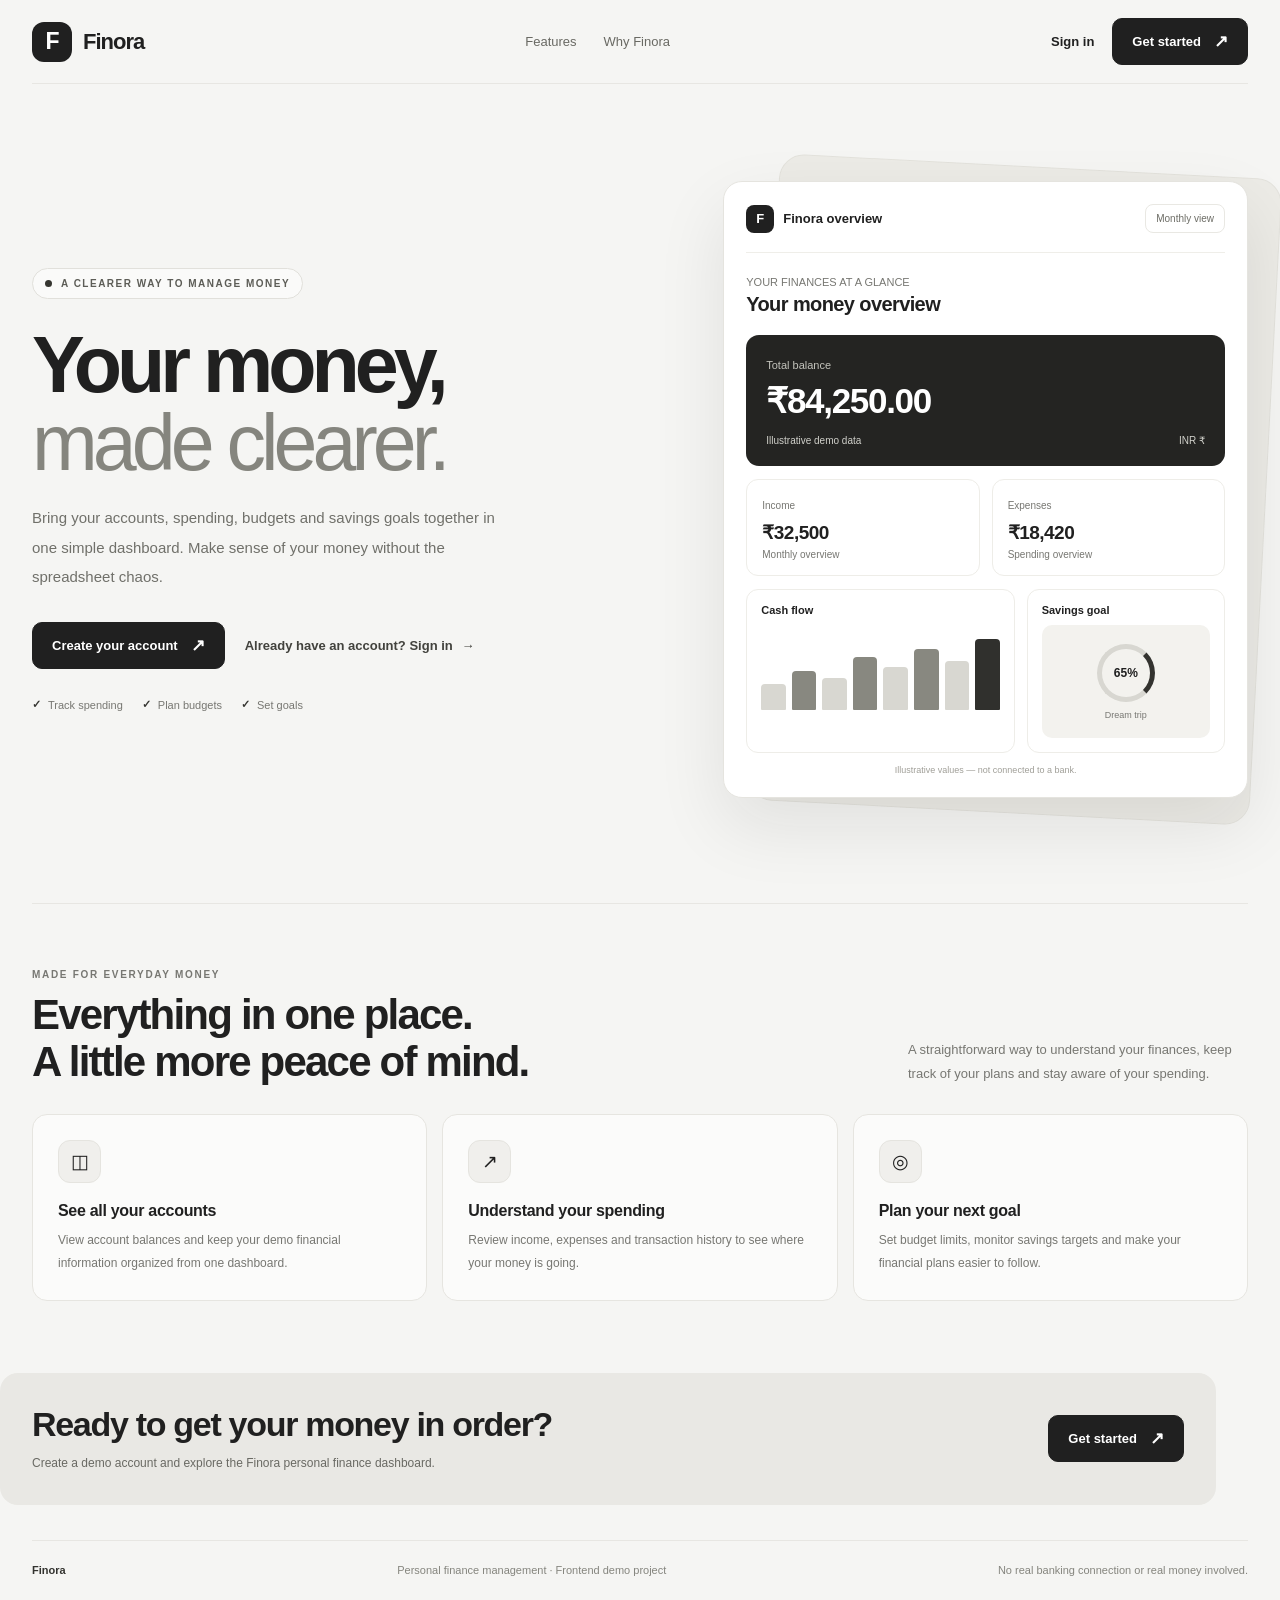
==== commit 30756ee3: "updated" ====
--- a/index.html
+++ b/index.html
@@ -1,39 +1,749 @@
+
 <!doctype html>
 <html lang="en">
 <head>
   <meta charset="utf-8">
-  <meta name="viewport" content="width=device-width,initial-scale=1">
-  <meta name="theme-color" content="#0D1B2A">
-  <title>Finora — Banking & Finance</title>
-  <link rel="preconnect" href="https://fonts.googleapis.com">
-  <link rel="preconnect" href="https://fonts.gstatic.com" crossorigin>
-  <link rel="stylesheet" href="css/variables.css">
-  <link rel="stylesheet" href="css/base.css">
-  <link rel="stylesheet" href="css/typography.css">
-  <link rel="stylesheet" href="css/layout.css">
-  <link rel="stylesheet" href="css/components.css">
-  <link rel="stylesheet" href="css/animations.css">
-  <link rel="stylesheet" href="css/responsive.css">
-  <link rel="stylesheet" href="css/darkmode.css">
-  <script>
-    /* Apply saved theme before paint to avoid flash */
-    (function(){document.documentElement.setAttribute('data-theme',localStorage.getItem('finora_theme')||'light');})();
-  </script>
+  <meta name="viewport" content="width=device-width, initial-scale=1">
+  <meta name="theme-color" content="#f5f5f3">
+  <meta name="description" content="Finora helps you track spending, manage budgets, and work toward your savings goals.">
+  <title>Finora — Your Money, Made Clearer</title>
+  <link rel="stylesheet" href="css/profile.css">
+  <link rel="stylesheet" href="css/auth.css">
+
+  <style>
+    .landing {
+      --bg: #f5f5f3;
+      --paper: #fff;
+      --ink: #202020;
+      --muted: #777772;
+      --line: #e7e6e2;
+      margin: 0;
+      background: var(--bg);
+      color: var(--ink);
+      font-family: Inter, "Segoe UI", Arial, sans-serif;
+    }
+
+    .landing * { box-sizing: border-box; }
+    .landing a { color: inherit; text-decoration: none; }
+    .landing button { font: inherit; }
+
+    .landing-shell {
+      width: min(1240px, calc(100% - 64px));
+      margin: auto;
+    }
+
+    .landing-nav {
+      display: flex;
+      align-items: center;
+      justify-content: space-between;
+      gap: 24px;
+      min-height: 84px;
+      border-bottom: 1px solid var(--line);
+    }
+
+    .landing-brand {
+      display: inline-flex;
+      align-items: center;
+      gap: 11px;
+      font-size: 22px;
+      font-weight: 800;
+      letter-spacing: -1px;
+    }
+
+    .landing-logo {
+      display: grid;
+      width: 40px;
+      height: 40px;
+      place-items: center;
+      border-radius: 12px;
+      background: var(--ink);
+      color: #fff;
+      font-size: 23px;
+      font-weight: 800;
+    }
+
+    .landing-nav-links {
+      display: flex;
+      align-items: center;
+      gap: 27px;
+      color: #696963;
+      font-size: 13px;
+    }
+
+    .landing-nav-links a:hover { color: #111; }
+
+    .landing-nav-actions {
+      display: flex;
+      align-items: center;
+      gap: 18px;
+      font-size: 13px;
+      font-weight: 700;
+    }
+
+    .landing-signin { color: #4f4f49; }
+    .landing-signin:hover { color: #000; }
+
+    .landing-cta {
+      display: inline-flex;
+      align-items: center;
+      justify-content: center;
+      gap: 13px;
+      min-height: 47px;
+      padding: 0 19px;
+      border: 1px solid #202020;
+      border-radius: 10px;
+      background: #202020;
+      color: #fff !important;
+      font-size: 13px;
+      font-weight: 700;
+      transition: transform .2s, background .2s, box-shadow .2s;
+    }
+
+    .landing-cta:hover {
+      transform: translateY(-2px);
+      background: #383834;
+      box-shadow: 0 9px 22px rgba(0,0,0,.1);
+    }
+
+    .landing-cta .arrow { font-size: 17px; }
+
+    /* HERO */
+    .landing-hero {
+      display: grid;
+      grid-template-columns: minmax(0, 1fr) minmax(0, .92fr);
+      align-items: center;
+      gap: clamp(40px, 7vw, 95px);
+      padding: 82px 0 90px;
+    }
+
+    .landing-eyebrow {
+      display: inline-flex;
+      align-items: center;
+      gap: 9px;
+      padding: 9px 12px;
+      border: 1px solid #e1e0db;
+      border-radius: 100px;
+      background: rgba(255,255,255,.5);
+      color: #5d5d57;
+      font-size: 10px;
+      font-weight: 800;
+      letter-spacing: 1.5px;
+    }
+
+    .landing-eyebrow span {
+      width: 7px;
+      height: 7px;
+      border-radius: 50%;
+      background: #353530;
+    }
+
+    .landing-hero h1 {
+      max-width: 660px;
+      margin: 27px 0 21px;
+      font-size: clamp(48px, 6.3vw, 79px);
+      font-weight: 780;
+      line-height: .99;
+      letter-spacing: -5px;
+    }
+
+    .landing-hero h1 span {
+      display: block;
+      color: #85857e;
+      font-weight: 450;
+    }
+
+    .landing-description {
+      max-width: 480px;
+      margin: 0;
+      color: #70706a;
+      font-size: 15px;
+      line-height: 1.95;
+    }
+
+    .landing-hero-actions {
+      display: flex;
+      flex-wrap: wrap;
+      align-items: center;
+      gap: 20px;
+      margin-top: 31px;
+    }
+
+    .landing-secondary {
+      color: #42423d !important;
+      font-size: 13px;
+      font-weight: 700;
+    }
+
+    .landing-secondary span { margin-left: 5px; }
+
+    .landing-trust {
+      display: flex;
+      flex-wrap: wrap;
+      gap: 19px;
+      margin-top: 29px;
+      color: #777772;
+      font-size: 11px;
+    }
+
+    .landing-trust span { display: inline-flex; align-items: center; gap: 7px; }
+    .landing-trust strong { color: #343430; }
+
+    /* Decorative dashboard preview */
+    .landing-preview-wrap {
+      position: relative;
+      min-width: 0;
+      padding: 15px 0 15px 15px;
+      animation: landingEnter .7s ease both;
+    }
+
+    .landing-preview-wrap::before {
+      content: "";
+      position: absolute;
+      z-index: 0;
+      inset: 0 -18px 0 55px;
+      border: 1px solid #e3e2dc;
+      border-radius: 25px;
+      background: #ecebe6;
+      transform: rotate(3deg);
+    }
+
+    .landing-preview {
+      position: relative;
+      z-index: 1;
+      padding: 22px;
+      border: 1px solid #e5e4df;
+      border-radius: 19px;
+      background: #fff;
+      box-shadow: 0 28px 70px rgba(25,25,25,.09);
+    }
+
+    .preview-top {
+      display: flex;
+      align-items: center;
+      justify-content: space-between;
+      gap: 12px;
+      padding-bottom: 19px;
+      border-bottom: 1px solid #efeee9;
+    }
+
+    .preview-brand {
+      display: flex;
+      align-items: center;
+      gap: 9px;
+      font-size: 13px;
+      font-weight: 800;
+    }
+
+    .preview-mini-logo {
+      display: grid;
+      width: 28px;
+      height: 28px;
+      place-items: center;
+      border-radius: 8px;
+      background: #202020;
+      color: white;
+      font-weight: 800;
+    }
+
+    .preview-period {
+      padding: 8px 10px;
+      border: 1px solid #e9e8e3;
+      border-radius: 8px;
+      color: #6d6d66;
+      font-size: 10px;
+    }
+
+    .preview-greeting {
+      margin-top: 23px;
+      color: #777772;
+      font-size: 11px;
+    }
+
+    .preview-title {
+      margin-top: 5px;
+      font-size: 20px;
+      font-weight: 750;
+      letter-spacing: -.6px;
+    }
+
+    .preview-balance {
+      margin-top: 19px;
+      padding: 20px;
+      border-radius: 13px;
+      background: #242422;
+      color: white;
+    }
+
+    .preview-balance-label { color: #c3c3bc; font-size: 11px; }
+
+    .preview-balance-value {
+      display: block;
+      margin-top: 8px;
+      font-size: clamp(25px, 3vw, 35px);
+      font-weight: 750;
+      letter-spacing: -1.3px;
+    }
+
+    .preview-balance-meta {
+      display: flex;
+      justify-content: space-between;
+      gap: 10px;
+      margin-top: 14px;
+      color: #d1d1cb;
+      font-size: 10px;
+    }
+
+    .preview-stats {
+      display: grid;
+      grid-template-columns: 1fr 1fr;
+      gap: 12px;
+      margin-top: 13px;
+    }
+
+    .preview-stat {
+      padding: 15px;
+      border: 1px solid #eeede8;
+      border-radius: 12px;
+      background: #fff;
+    }
+
+    .preview-stat-label { color: #777772; font-size: 10px; }
+
+    .preview-stat-value {
+      display: block;
+      margin-top: 8px;
+      font-size: 19px;
+      font-weight: 750;
+      letter-spacing: -.5px;
+    }
+
+    .preview-stat-note {
+      display: block;
+      margin-top: 5px;
+      color: #777772;
+      font-size: 10px;
+    }
+
+    .preview-lower {
+      display: grid;
+      grid-template-columns: 1.15fr .85fr;
+      gap: 12px;
+      margin-top: 13px;
+    }
+
+    .preview-panel {
+      min-width: 0;
+      padding: 14px;
+      border: 1px solid #eeede8;
+      border-radius: 12px;
+    }
+
+    .preview-panel-title {
+      font-size: 11px;
+      font-weight: 750;
+    }
+
+    .preview-chart {
+      display: flex;
+      align-items: end;
+      gap: 6px;
+      height: 81px;
+      margin-top: 13px;
+    }
+
+    .preview-chart span {
+      flex: 1;
+      min-width: 0;
+      border-radius: 4px 4px 1px 1px;
+      background: #d8d7d1;
+    }
+
+    .preview-chart span:nth-child(2n) { background: #888880; }
+    .preview-chart span:last-child { background: #30302d; }
+
+    .preview-goal {
+      display: grid;
+      align-content: center;
+      justify-items: center;
+      min-height: 113px;
+      margin-top: 9px;
+      border-radius: 10px;
+      background: #f3f2ee;
+      text-align: center;
+    }
+
+    .preview-goal-ring {
+      display: grid;
+      width: 58px;
+      height: 58px;
+      place-items: center;
+      border: 5px solid #d8d7d1;
+      border-right-color: #33332f;
+      border-radius: 50%;
+      font-size: 12px;
+      font-weight: 800;
+    }
+
+    .preview-goal small { margin-top: 8px; color: #777772; font-size: 9px; }
+
+    .preview-note {
+      margin: 12px 0 0;
+      color: #a09f98;
+      text-align: center;
+      font-size: 9px;
+    }
+
+    /* FEATURES */
+    .landing-features {
+      padding: 65px 0 72px;
+      border-top: 1px solid var(--line);
+    }
+
+    .landing-section-head {
+      display: flex;
+      align-items: end;
+      justify-content: space-between;
+      gap: 25px;
+      margin-bottom: 29px;
+    }
+
+    .landing-section-kicker {
+      color: #777772;
+      font-size: 10px;
+      font-weight: 800;
+      letter-spacing: 1.7px;
+    }
+
+    .landing-section-head h2 {
+      max-width: 510px;
+      margin: 11px 0 0;
+      font-size: clamp(28px, 4vw, 42px);
+      line-height: 1.12;
+      letter-spacing: -1.8px;
+    }
+
+    .landing-section-head p {
+      max-width: 340px;
+      margin: 0;
+      color: #777772;
+      font-size: 13px;
+      line-height: 1.8;
+    }
+
+    .landing-feature-grid {
+      display: grid;
+      grid-template-columns: repeat(3, minmax(0, 1fr));
+      gap: 15px;
+    }
+
+    .landing-feature {
+      padding: 25px;
+      border: 1px solid #e6e5e0;
+      border-radius: 15px;
+      background: rgba(255,255,255,.62);
+      transition: transform .2s, border-color .2s, background .2s;
+    }
+
+    .landing-feature:hover {
+      transform: translateY(-4px);
+      border-color: #c9c8c1;
+      background: #fff;
+    }
+
+    .feature-icon {
+      display: grid;
+      width: 43px;
+      height: 43px;
+      place-items: center;
+      border: 1px solid #e5e4df;
+      border-radius: 12px;
+      background: #f0efec;
+      font-size: 19px;
+    }
+
+    .landing-feature h3 {
+      margin: 19px 0 9px;
+      font-size: 16px;
+      letter-spacing: -.3px;
+    }
+
+    .landing-feature p {
+      margin: 0;
+      color: #777772;
+      font-size: 12px;
+      line-height: 1.9;
+    }
+
+    /* FINAL CTA + FOOTER */
+    .landing-final {
+      display: flex;
+      align-items: center;
+      justify-content: space-between;
+      gap: 25px;
+      margin: 0 0 35px;
+      padding: 32px;
+      border-radius: 18px;
+      background: #e9e8e4;
+    }
+
+    .landing-final h2 {
+      margin: 0;
+      font-size: clamp(23px, 3vw, 34px);
+      letter-spacing: -1.3px;
+    }
+
+    .landing-final p {
+      margin: 9px 0 0;
+      color: #696963;
+      font-size: 12px;
+      line-height: 1.7;
+    }
+
+    .landing-footer {
+      display: flex;
+      align-items: center;
+      justify-content: space-between;
+      gap: 18px;
+      padding: 23px 0 29px;
+      border-top: 1px solid var(--line);
+      color: #85857e;
+      font-size: 11px;
+    }
+
+    .landing-footer-brand { color: #33332f; font-weight: 800; }
+
+    @keyframes landingEnter {
+      from { opacity: 0; transform: translateY(14px); }
+      to { opacity: 1; transform: translateY(0); }
+    }
+
+    @media (max-width: 1000px) {
+      .landing-shell { width: min(100% - 44px, 760px); }
+      .landing-nav-links { gap: 15px; }
+      .landing-hero { gap: 35px; padding: 65px 0 72px; }
+      .landing-hero h1 { font-size: clamp(43px, 6vw, 60px); letter-spacing: -3px; }
+      .landing-preview { padding: 15px; }
+      .preview-lower { grid-template-columns: 1fr; }
+      .preview-goal { min-height: 95px; }
+    }
+
+    @media (max-width: 740px) {
+      .landing-shell { width: calc(100% - 36px); }
+      .landing-nav { min-height: 72px; }
+      .landing-nav-links { display: none; }
+      .landing-nav-actions { gap: 13px; }
+      .landing-nav-actions .landing-cta { min-height: 41px; padding: 0 12px; }
+      .landing-hero {
+        grid-template-columns: 1fr;
+        gap: 40px;
+        padding: 55px 0 60px;
+      }
+      .landing-hero h1 { max-width: 570px; font-size: clamp(45px, 10vw, 67px); }
+      .landing-description { font-size: 14px; }
+      .landing-preview-wrap { max-width: 510px; width: 100%; margin: auto; }
+      .preview-lower { grid-template-columns: 1.15fr .85fr; }
+      .landing-section-head { align-items: start; flex-direction: column; }
+      .landing-feature-grid { grid-template-columns: 1fr; }
+      .landing-feature { padding: 22px; }
+      .landing-final { align-items: start; flex-direction: column; padding: 25px; }
+    }
+
+    @media (max-width: 420px) {
+      .landing-shell { width: calc(100% - 28px); }
+      .landing-brand { font-size: 19px; }
+      .landing-logo { width: 35px; height: 35px; }
+      .landing-nav-actions { gap: 10px; font-size: 12px; }
+      .landing-nav-actions .landing-cta { font-size: 11px; }
+      .landing-hero { padding-top: 43px; }
+      .landing-hero h1 { font-size: 44px; letter-spacing: -2.8px; }
+      .landing-hero-actions { align-items: flex-start; flex-direction: column; gap: 17px; }
+      .landing-trust { gap: 11px; }
+      .landing-preview { padding: 12px; }
+      .preview-balance { padding: 15px; }
+      .preview-balance-value { font-size: 26px; }
+      .preview-stats { gap: 8px; }
+      .preview-stat { padding: 11px; }
+      .preview-stat-value { font-size: 16px; }
+      .preview-lower { grid-template-columns: 1fr; }
+      .preview-goal { min-height: 110px; }
+      .landing-footer { align-items: start; flex-direction: column; }
+    }
+
+    @media (prefers-reduced-motion: reduce) {
+      .landing *, .landing *::before, .landing *::after {
+        animation-duration: .01ms !important;
+        transition-duration: .01ms !important;
+        scroll-behavior: auto !important;
+      }
+    }
+  </style>
 </head>
+
 <body class="landing">
-  <div>
-    <div class="brand big center" style="justify-content:center;margin-bottom:16px;">
-      <span class="logo">F</span>
-      <span style="font-size:1.3rem;font-weight:800;color:var(--text)">Finora</span>
+  <header class="landing-shell landing-nav">
+    <a class="landing-brand" href="index.html" aria-label="Finora home">
+      <span class="landing-logo">F</span>
+      <span>Finora</span>
+    </a>
+
+    <nav class="landing-nav-links" aria-label="Main navigation">
+      <a href="#features">Features</a>
+      <a href="#how-it-helps">Why Finora</a>
+    </nav>
+
+    <div class="landing-nav-actions">
+      <a class="landing-signin" href="login.html">Sign in</a>
+      <a class="landing-cta" href="register.html">
+        Get started <span class="arrow" aria-hidden="true">↗</span>
+      </a>
     </div>
-    <h1>Banking &amp; Personal Finance<br>Management System</h1>
-    <p>Manage accounts, track spending, build budgets and reach savings goals.</p>
-    <div style="display:flex;gap:10px;justify-content:center;margin-top:20px;flex-wrap:wrap">
-      <a class="btn primary" href="login.html" style="padding:12px 24px;font-size:.95rem">Get Started</a>
-      <a class="btn secondary" href="register.html" style="padding:12px 24px;font-size:.95rem">Create account</a>
-    </div>
-    <small>Demo: riya@example.com / riya123</small>
-  </div>
-  <script src="js/app.js"></script>
+  </header>
+
+  <main>
+    <section class="landing-shell landing-hero" id="how-it-helps">
+      <div>
+        <div class="landing-eyebrow">
+          <span></span>
+          A CLEARER WAY TO MANAGE MONEY
+        </div>
+
+        <h1>Your money,<span>made clearer.</span></h1>
+
+        <p class="landing-description">
+          Bring your accounts, spending, budgets and savings goals together
+          in one simple dashboard. Make sense of your money without the
+          spreadsheet chaos.
+        </p>
+
+        <div class="landing-hero-actions">
+          <a class="landing-cta" href="register.html">
+            Create your account <span class="arrow" aria-hidden="true">↗</span>
+          </a>
+          <a class="landing-secondary" href="login.html">
+            Already have an account? Sign in <span aria-hidden="true">→</span>
+          </a>
+        </div>
+
+        <div class="landing-trust">
+          <span><strong>✓</strong> Track spending</span>
+          <span><strong>✓</strong> Plan budgets</span>
+          <span><strong>✓</strong> Set goals</span>
+        </div>
+      </div>
+
+      <div class="landing-preview-wrap" aria-label="Illustrative Finora dashboard preview">
+        <div class="landing-preview">
+          <div class="preview-top">
+            <div class="preview-brand">
+              <span class="preview-mini-logo">F</span>
+              Finora overview
+            </div>
+            <span class="preview-period">Monthly view</span>
+          </div>
+
+          <div class="preview-greeting">YOUR FINANCES AT A GLANCE</div>
+          <div class="preview-title">Your money overview</div>
+
+          <div class="preview-balance">
+            <span class="preview-balance-label">Total balance</span>
+            <strong class="preview-balance-value">₹84,250.00</strong>
+            <div class="preview-balance-meta">
+              <span>Illustrative demo data</span>
+              <span>INR ₹</span>
+            </div>
+          </div>
+
+          <div class="preview-stats">
+            <div class="preview-stat">
+              <span class="preview-stat-label">Income</span>
+              <strong class="preview-stat-value">₹32,500</strong>
+              <span class="preview-stat-note">Monthly overview</span>
+            </div>
+            <div class="preview-stat">
+              <span class="preview-stat-label">Expenses</span>
+              <strong class="preview-stat-value">₹18,420</strong>
+              <span class="preview-stat-note">Spending overview</span>
+            </div>
+          </div>
+
+          <div class="preview-lower">
+            <div class="preview-panel">
+              <div class="preview-panel-title">Cash flow</div>
+              <div class="preview-chart" aria-hidden="true">
+                <span style="height:32%"></span>
+                <span style="height:48%"></span>
+                <span style="height:39%"></span>
+                <span style="height:65%"></span>
+                <span style="height:53%"></span>
+                <span style="height:75%"></span>
+                <span style="height:60%"></span>
+                <span style="height:88%"></span>
+              </div>
+            </div>
+
+            <div class="preview-panel">
+              <div class="preview-panel-title">Savings goal</div>
+              <div class="preview-goal">
+                <div class="preview-goal-ring">65%</div>
+                <small>Dream trip</small>
+              </div>
+            </div>
+          </div>
+
+          <p class="preview-note">Illustrative values — not connected to a bank.</p>
+        </div>
+      </div>
+    </section>
+
+    <section class="landing-shell landing-features" id="features">
+      <div class="landing-section-head">
+        <div>
+          <div class="landing-section-kicker">MADE FOR EVERYDAY MONEY</div>
+          <h2>Everything in one place.<br>A little more peace of mind.</h2>
+        </div>
+        <p>
+          A straightforward way to understand your finances, keep track
+          of your plans and stay aware of your spending.
+        </p>
+      </div>
+
+      <div class="landing-feature-grid">
+        <article class="landing-feature">
+          <div class="feature-icon" aria-hidden="true">◫</div>
+          <h3>See all your accounts</h3>
+          <p>View account balances and keep your demo financial information organized from one dashboard.</p>
+        </article>
+
+        <article class="landing-feature">
+          <div class="feature-icon" aria-hidden="true">↗</div>
+          <h3>Understand your spending</h3>
+          <p>Review income, expenses and transaction history to see where your money is going.</p>
+        </article>
+
+        <article class="landing-feature">
+          <div class="feature-icon" aria-hidden="true">◎</div>
+          <h3>Plan your next goal</h3>
+          <p>Set budget limits, monitor savings targets and make your financial plans easier to follow.</p>
+        </article>
+      </div>
+    </section>
+
+    <section class="landing-shell landing-final">
+      <div>
+        <h2>Ready to get your money in order?</h2>
+        <p>Create a demo account and explore the Finora personal finance dashboard.</p>
+      </div>
+      <a class="landing-cta" href="register.html">
+        Get started <span class="arrow" aria-hidden="true">↗</span>
+      </a>
+    </section>
+  </main>
+
+  <footer class="landing-shell landing-footer">
+    <span class="landing-footer-brand">Finora</span>
+    <span>Personal finance management · Frontend demo project</span>
+    <span>No real banking connection or real money involved.</span>
+  </footer>
 </body>
 </html>
+```
--- a/css/profile.css
+++ b/css/profile.css
@@ -0,0 +1,29 @@
+/* =========================================================
+   FINORA — PROFILE STYLES
+   ========================================================= */
+
+.profile {
+  display: flex;
+  align-items: center;
+  gap: 18px;
+  margin-bottom: 24px;
+}
+
+.profile-avatar {
+  width: 68px;
+  height: 68px;
+  display: grid;
+  place-items: center;
+  border-radius: 18px;
+  background: var(--surface-alt);
+  color: var(--navy);
+  font-size: 1.4rem;
+  font-weight: 800;
+  flex-shrink: 0;
+  border: 1px solid var(--border);
+}
+
+[data-theme="dark"] .profile-avatar {
+  background: var(--surface-alt);
+  color: var(--ivory);
+}
--- a/css/auth.css
+++ b/css/auth.css
@@ -0,0 +1,510 @@
+/* =========================================================
+   FINORA — AUTH PAGES (login.html, register.html)
+   Two-column layout: visual left + form right
+   ========================================================= */
+
+.auth-page {
+  min-height: 100vh;
+  display: grid;
+  place-items: center;
+  padding: 40px 20px;
+  background:
+    radial-gradient(circle at 10% 20%, rgba(107,130,153,.1), transparent 30%),
+    radial-gradient(circle at 90% 80%, rgba(119,141,122,.08), transparent 30%),
+    var(--bg);
+}
+
+/* ── Two-panel shell ────────────────────────────────────── */
+.auth-wrap {
+  width: min(960px, 100%);
+  min-height: 660px;
+  display: grid;
+  grid-template-columns: 1fr 1fr;
+  overflow: hidden;
+  border-radius: var(--radius-xl);
+  background: var(--surface);
+  box-shadow: var(--shadow-xl);
+  border: 1px solid var(--border);
+}
+
+/* ── Left visual panel ──────────────────────────────────── */
+.auth-showcase {
+  position: relative;
+  display: flex;
+  flex-direction: column;
+  justify-content: center;
+  padding: 48px;
+  color: #fff;
+  background: linear-gradient(145deg, var(--navy) 0%, #1A3350 55%, var(--slate) 100%);
+  overflow: hidden;
+}
+
+.auth-showcase::after {
+  content: "";
+  position: absolute;
+  width: 340px; height: 340px;
+  right: -170px; bottom: -170px;
+  border: 1px solid rgba(255,255,255,.07);
+  border-radius: 50%;
+  box-shadow: 0 0 0 40px rgba(255,255,255,.02),
+              0 0 0 80px rgba(255,255,255,.01);
+  pointer-events: none;
+}
+
+.auth-brand {
+  display: flex;
+  align-items: center;
+  gap: 10px;
+  margin-bottom: 48px;
+  color: #fff;
+  font-size: 1rem;
+  font-weight: 800;
+}
+
+.auth-logo {
+  width: 34px; height: 34px;
+  display: grid;
+  place-items: center;
+  border-radius: 10px;
+  background: rgba(255,255,255,.14);
+  color: #fff;
+  font-weight: 900;
+  font-size: .9rem;
+}
+
+/* Mini pill above headline */
+.mini-pill {
+  display: inline-flex;
+  align-items: center;
+  gap: 7px;
+  padding: 5px 11px;
+  background: rgba(255,255,255,.1);
+  border: 1px solid rgba(255,255,255,.12);
+  border-radius: 99px;
+  font-size: .625rem;
+  font-weight: 800;
+  letter-spacing: 1.2px;
+  color: rgba(255,255,255,.85);
+  margin-bottom: 20px;
+}
+
+.pulse-dot {
+  width: 6px; height: 6px;
+  border-radius: 50%;
+  background: var(--sage);
+  animation: pulse 1.8s ease infinite;
+}
+
+@keyframes pulse {
+  0%, 100% { opacity: 1; transform: scale(1); }
+  50%       { opacity: .6; transform: scale(1.3); }
+}
+
+.showcase-copy {
+  position: relative;
+  z-index: 2;
+}
+
+.showcase-copy h1 {
+  margin: 0 0 20px;
+  color: #fff;
+  font-size: clamp(1.6rem, 3.5vw, 2.3rem);
+  line-height: 1.08;
+  letter-spacing: -.8px;
+  max-width: 320px;
+}
+
+.showcase-copy h1 span { color: var(--beige); }
+.showcase-copy p  { color: rgba(255,255,255,.75); font-size: .9rem; line-height: 1.7; max-width: 300px; }
+
+.showcase-bottom {
+  position: absolute;
+  bottom: 32px;
+  left: 48px;
+  display: flex;
+  gap: 18px;
+  font-size: .5625rem;
+  font-weight: 800;
+  letter-spacing: 1.5px;
+  color: rgba(255,255,255,.35);
+}
+
+/* Float cards (kept visible on desktop, hidden mobile) */
+.float-card {
+  position: absolute;
+  padding: 14px 16px;
+  background: rgba(255,255,255,.08);
+  border: 1px solid rgba(255,255,255,.1);
+  border-radius: var(--radius);
+  
+  color: #fff;
+  font-size: .8125rem;
+}
+
+.balance-float { bottom: 90px; right: 20px; width: 170px; }
+.savings-float { top: 55%;  right: 18px; width: 160px; display: flex; gap: 10px; align-items: center; }
+.spending-float { bottom: 180px; right: 24px; width: 160px; display: flex; gap: 10px; align-items: center; }
+.growth-card  { bottom: 90px; right: 20px; width: 170px; }
+.habit-card   { top: 50%; right: 24px; width: 170px; display: flex; gap: 10px; align-items: center; }
+.goal-card    { bottom: 180px; right: 20px; width: 160px; }
+
+/* Hide float cards that add noise on medium screens */
+@media (max-width: 1100px) {
+  .float-card { display: none; }
+  .showcase-copy h1 { font-size: 1.8rem; }
+}
+
+/* Mini chart inside float card */
+.mini-chart {
+  display: flex;
+  align-items: flex-end;
+  gap: 3px;
+  height: 36px;
+  margin-top: 8px;
+}
+
+.mini-chart span {
+  flex: 1;
+  border-radius: 2px 2px 0 0;
+  background: rgba(255,255,255,.35);
+}
+
+/* Saving progress bar */
+.saving-progress {
+  height: 4px;
+  background: rgba(255,255,255,.2);
+  border-radius: 10px;
+  margin: 5px 0;
+  overflow: hidden;
+}
+
+.saving-progress span {
+  display: block;
+  height: 100%;
+  width: 65%;
+  background: var(--sage);
+  border-radius: 10px;
+}
+
+/* Growth bars in register card */
+.growth-bars {
+  display: flex;
+  align-items: flex-end;
+  gap: 4px;
+  height: 44px;
+  margin-top: 10px;
+}
+
+.growth-bars span {
+  flex: 1;
+  border-radius: 2px 2px 0 0;
+  background: rgba(119,141,122,.7);
+}
+
+.goal-line {
+  height: 4px;
+  background: rgba(255,255,255,.18);
+  border-radius: 10px;
+  margin: 7px 0;
+  overflow: hidden;
+}
+
+.goal-line span {
+  display: block;
+  height: 100%;
+  width: 65%;
+  background: var(--sage);
+  border-radius: 10px;
+}
+
+/* ── Right form area ────────────────────────────────────── */
+.auth-form-area {
+  display: flex;
+  align-items: center;
+  background: var(--surface);
+  padding: 0;
+}
+
+.auth-form-inner {
+  width: 100%;
+  padding: 44px;
+}
+
+/* Mobile brand (shown only when showcase is hidden) */
+.mobile-brand {
+  display: none;
+  align-items: center;
+  gap: 9px;
+  margin-bottom: 40px;
+  font-weight: 800;
+  font-size: 1rem;
+  color: var(--text);
+}
+
+@media (max-width: 760px) {
+  .mobile-brand { display: flex; }
+}
+
+/* Login heading */
+.login-heading { margin-bottom: 24px; }
+
+.welcome-tag {
+  display: inline-flex;
+  align-items: center;
+  gap: 6px;
+  font-size: .625rem;
+  font-weight: 800;
+  letter-spacing: 1.4px;
+  text-transform: uppercase;
+  color: var(--steel-blue);
+  margin-bottom: 10px;
+}
+
+.login-heading h2, .register-heading h2 {
+  font-size: clamp(1.5rem, 3vw, 1.9rem);
+  letter-spacing: -.5px;
+  color: var(--text);
+  margin-bottom: 6px;
+}
+
+.login-heading h2 span, .register-heading h2 span { color: var(--navy); }
+
+.login-heading p, .register-heading p {
+  color: var(--text-3);
+  font-size: .875rem;
+}
+
+/* ── Form ───────────────────────────────────────────────── */
+.modern-login-form { display: grid; gap: 13px; }
+
+.input-group { display: grid; gap: 6px; }
+
+.input-label {
+  font-size: .6875rem;
+  font-weight: 700;
+  color: var(--text-2);
+  text-transform: uppercase;
+  letter-spacing: .5px;
+}
+
+.input-wrap { position: relative; }
+
+.input-wrap input {
+  width: 100%;
+  height: 42px;
+  padding: 0 42px;
+  border: 1px solid var(--border);
+  border-radius: var(--radius-sm);
+  background: var(--surface);
+  color: var(--text);
+  outline: none;
+  font-size: .875rem;
+  transition: border-color var(--t-fast), box-shadow var(--t-fast);
+}
+
+.input-wrap input:focus {
+  border-color: var(--border-focus);
+  box-shadow: 0 0 0 3px rgba(107,130,153,.1);
+}
+
+.input-icon {
+  position: absolute;
+  left: 13px;
+  top: 50%;
+  transform: translateY(-50%);
+  color: var(--text-3);
+  pointer-events: none;
+  display: flex;
+}
+
+.input-icon svg { width: 16px; height: 16px; stroke-width: 2; }
+
+.password-toggle {
+  position: absolute;
+  right: 11px;
+  top: 50%;
+  transform: translateY(-50%);
+  border: 0;
+  background: transparent;
+  color: var(--text-3);
+  display: flex;
+  padding: 4px;
+  border-radius: 5px;
+  transition: color var(--t-fast);
+}
+
+.password-toggle:hover { color: var(--text-2); }
+.password-toggle svg { width: 15px; height: 15px; stroke-width: 2; }
+
+/* Login button */
+.login-button, .register-button {
+  display: flex;
+  align-items: center;
+  justify-content: center;
+  gap: 8px;
+  width: 100%;
+  height: 44px;
+  margin-top: 4px;
+  border: 0;
+  border-radius: var(--radius-sm);
+  color: #fff;
+  background: linear-gradient(135deg, var(--navy) 0%, var(--slate) 100%);
+  font-weight: 700;
+  font-size: .9rem;
+  box-shadow: 0 6px 18px rgba(13,27,42,.18);
+  transition: transform var(--t-fast), box-shadow var(--t-fast);
+}
+
+.login-button:hover, .register-button:hover {
+  transform: translateY(-1px);
+  box-shadow: 0 10px 24px rgba(13,27,42,.24);
+}
+
+.button-arrow { font-size: .85rem; opacity: .8; }
+
+/* Login error */
+.login-error { color: var(--neg); font-size: .75rem; min-height: 16px; }
+
+/* Demo section */
+.demo-section {
+  margin-top: 20px;
+  padding-top: 18px;
+  border-top: 1px solid var(--border);
+}
+
+.demo-heading {
+  display: flex;
+  align-items: center;
+  gap: 10px;
+  margin-bottom: 10px;
+  color: var(--text-3);
+  font-size: .5625rem;
+  font-weight: 800;
+  letter-spacing: 1.3px;
+  text-transform: uppercase;
+}
+
+.demo-line { flex: 1; height: 1px; background: var(--border); }
+
+.demo-users { display: grid; grid-template-columns: repeat(3,1fr); gap: 8px; }
+
+.demo-user {
+  display: flex;
+  align-items: center;
+  gap: 7px;
+  min-width: 0;
+  padding: 9px;
+  border: 1px solid var(--border);
+  border-radius: var(--radius-sm);
+  background: var(--surface);
+  cursor: pointer;
+  transition: border-color var(--t-fast), background var(--t-fast), transform var(--t-fast);
+}
+
+.demo-user:hover {
+  border-color: var(--border-focus);
+  background: var(--surface-alt);
+  transform: translateY(-1px);
+}
+
+.demo-avatar {
+  width: 28px; height: 28px;
+  min-width: 28px;
+  display: grid;
+  place-items: center;
+  border-radius: 7px;
+  font-size: .6875rem;
+  font-weight: 800;
+}
+
+.avatar-purple { background: rgba(107,130,153,.15); color: var(--steel-blue); }
+.avatar-blue   { background: rgba(13,27,42,.12);    color: var(--slate); }
+.avatar-sage   { background: rgba(119,141,122,.18);  color: var(--sage); }
+
+/* Keep old class names from login.html */
+.demo-avatar.riya  { background: rgba(107,130,153,.15); color: var(--steel-blue); }
+.demo-avatar.rahul { background: rgba(13,27,42,.12);    color: var(--slate); }
+.demo-avatar.priya { background: rgba(119,141,122,.18);  color: var(--sage); }
+
+.demo-details { min-width: 0; }
+.demo-details strong { display: block; color: var(--text); font-size: .75rem; white-space: nowrap; overflow: hidden; text-overflow: ellipsis; }
+.demo-details small  { display: block; color: var(--text-3); font-size: .625rem; }
+
+.demo-arrow { font-size: .75rem; color: var(--text-3); margin-left: auto; }
+
+/* Auth divider */
+.auth-divider {
+  display: flex;
+  align-items: center;
+  gap: 10px;
+  margin: 18px 0;
+  color: var(--text-3);
+  font-size: .625rem;
+  font-weight: 800;
+  letter-spacing: 1px;
+}
+
+.auth-divider span {
+  flex: 1;
+  height: 1px;
+  background: var(--border);
+}
+
+/* Create account link */
+.create-account { text-align: center; color: var(--text-3); font-size: .8125rem; }
+.create-account a { color: var(--text); font-weight: 700; text-decoration: underline; text-underline-offset: 2px; }
+
+/* Login footer */
+.login-footer {
+  margin-top: 18px;
+  display: flex;
+  justify-content: center;
+  gap: 8px;
+  color: var(--text-3);
+  font-size: .625rem;
+}
+
+/* Password strength */
+.password-strength { display: flex; align-items: center; gap: 8px; margin-top: 7px; }
+.strength-bars { display: flex; gap: 4px; }
+.strength-bars span {
+  width: 28px; height: 3px;
+  border-radius: 10px;
+  background: var(--border);
+  transition: background var(--t-fast);
+}
+.strength-bars span.active { background: var(--sage); }
+#strengthText { font-size: .6875rem; color: var(--text-3); }
+
+/* Noise overlay (decorative) */
+.noise, .glow { display: none; }
+
+/* ── Dark mode auth ─────────────────────────────────────── */
+[data-theme="dark"] .auth-page {
+  background:
+    radial-gradient(circle at 10% 20%, rgba(107,130,153,.08), transparent 30%),
+    var(--bg);
+}
+
+[data-theme="dark"] .auth-wrap,
+[data-theme="dark"] .auth-form-area {
+  background: var(--surface);
+  border-color: var(--border);
+}
+
+[data-theme="dark"] .input-wrap input,
+[data-theme="dark"] .modern-login-form input {
+  background: var(--surface-alt);
+  border-color: var(--border);
+  color: var(--text);
+}
+
+[data-theme="dark"] .demo-user {
+  background: var(--surface-alt);
+  border-color: var(--border);
+}
+
+[data-theme="dark"] .login-heading h2,
+[data-theme="dark"] .register-heading h2 {
+  color: var(--text);
+}
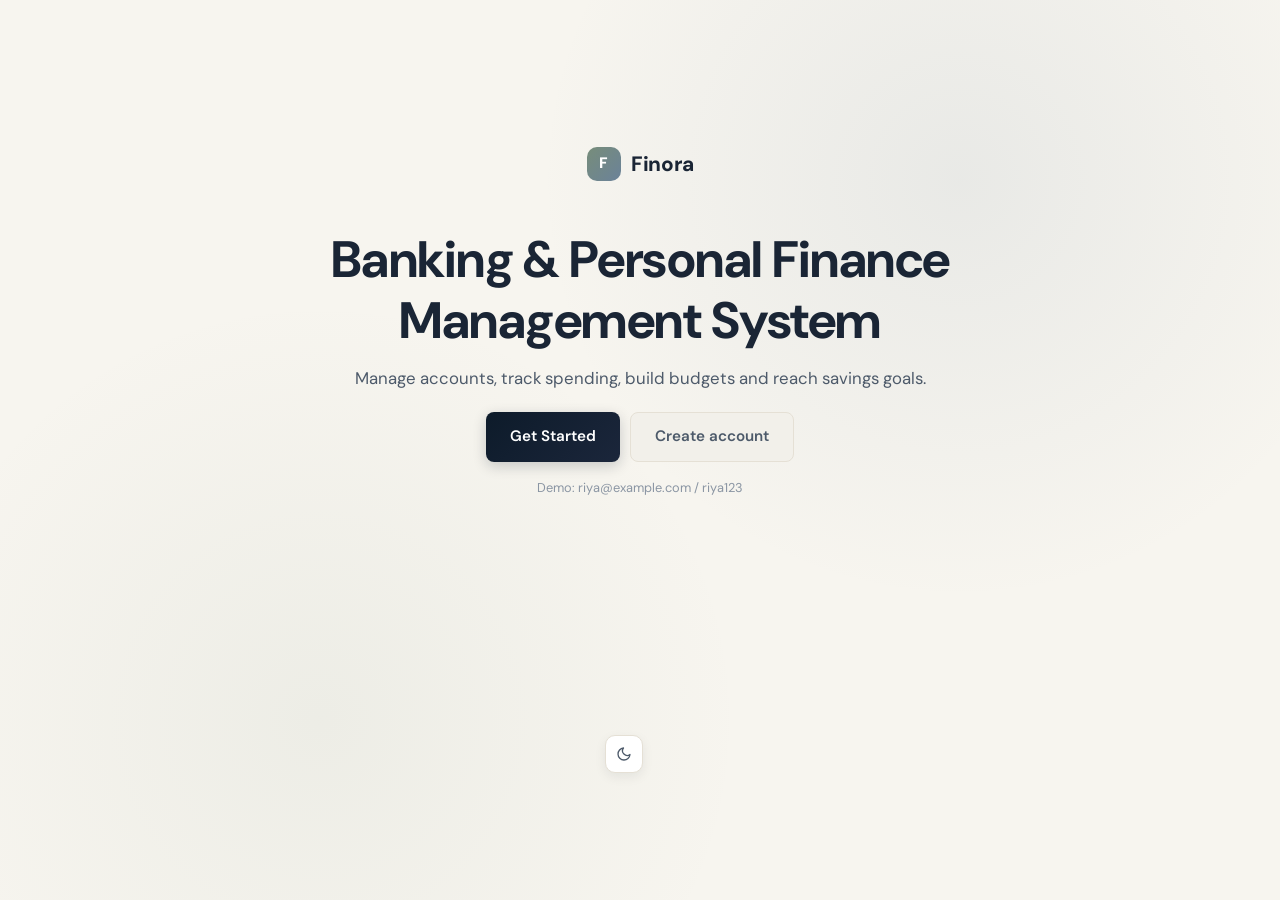
==== commit a1e6064f: "Merge pull request #4 from ritu9097/feature/frontend Feature/frontend" ====
--- a/index.html
+++ b/index.html
@@ -1,749 +1,39 @@
-
 <!doctype html>
 <html lang="en">
 <head>
   <meta charset="utf-8">
-  <meta name="viewport" content="width=device-width, initial-scale=1">
-  <meta name="theme-color" content="#f5f5f3">
-  <meta name="description" content="Finora helps you track spending, manage budgets, and work toward your savings goals.">
-  <title>Finora — Your Money, Made Clearer</title>
-  <link rel="stylesheet" href="css/profile.css">
-  <link rel="stylesheet" href="css/auth.css">
-
-  <style>
-    .landing {
-      --bg: #f5f5f3;
-      --paper: #fff;
-      --ink: #202020;
-      --muted: #777772;
-      --line: #e7e6e2;
-      margin: 0;
-      background: var(--bg);
-      color: var(--ink);
-      font-family: Inter, "Segoe UI", Arial, sans-serif;
-    }
-
-    .landing * { box-sizing: border-box; }
-    .landing a { color: inherit; text-decoration: none; }
-    .landing button { font: inherit; }
-
-    .landing-shell {
-      width: min(1240px, calc(100% - 64px));
-      margin: auto;
-    }
-
-    .landing-nav {
-      display: flex;
-      align-items: center;
-      justify-content: space-between;
-      gap: 24px;
-      min-height: 84px;
-      border-bottom: 1px solid var(--line);
-    }
-
-    .landing-brand {
-      display: inline-flex;
-      align-items: center;
-      gap: 11px;
-      font-size: 22px;
-      font-weight: 800;
-      letter-spacing: -1px;
-    }
-
-    .landing-logo {
-      display: grid;
-      width: 40px;
-      height: 40px;
-      place-items: center;
-      border-radius: 12px;
-      background: var(--ink);
-      color: #fff;
-      font-size: 23px;
-      font-weight: 800;
-    }
-
-    .landing-nav-links {
-      display: flex;
-      align-items: center;
-      gap: 27px;
-      color: #696963;
-      font-size: 13px;
-    }
-
-    .landing-nav-links a:hover { color: #111; }
-
-    .landing-nav-actions {
-      display: flex;
-      align-items: center;
-      gap: 18px;
-      font-size: 13px;
-      font-weight: 700;
-    }
-
-    .landing-signin { color: #4f4f49; }
-    .landing-signin:hover { color: #000; }
-
-    .landing-cta {
-      display: inline-flex;
-      align-items: center;
-      justify-content: center;
-      gap: 13px;
-      min-height: 47px;
-      padding: 0 19px;
-      border: 1px solid #202020;
-      border-radius: 10px;
-      background: #202020;
-      color: #fff !important;
-      font-size: 13px;
-      font-weight: 700;
-      transition: transform .2s, background .2s, box-shadow .2s;
-    }
-
-    .landing-cta:hover {
-      transform: translateY(-2px);
-      background: #383834;
-      box-shadow: 0 9px 22px rgba(0,0,0,.1);
-    }
-
-    .landing-cta .arrow { font-size: 17px; }
-
-    /* HERO */
-    .landing-hero {
-      display: grid;
-      grid-template-columns: minmax(0, 1fr) minmax(0, .92fr);
-      align-items: center;
-      gap: clamp(40px, 7vw, 95px);
-      padding: 82px 0 90px;
-    }
-
-    .landing-eyebrow {
-      display: inline-flex;
-      align-items: center;
-      gap: 9px;
-      padding: 9px 12px;
-      border: 1px solid #e1e0db;
-      border-radius: 100px;
-      background: rgba(255,255,255,.5);
-      color: #5d5d57;
-      font-size: 10px;
-      font-weight: 800;
-      letter-spacing: 1.5px;
-    }
-
-    .landing-eyebrow span {
-      width: 7px;
-      height: 7px;
-      border-radius: 50%;
-      background: #353530;
-    }
-
-    .landing-hero h1 {
-      max-width: 660px;
-      margin: 27px 0 21px;
-      font-size: clamp(48px, 6.3vw, 79px);
-      font-weight: 780;
-      line-height: .99;
-      letter-spacing: -5px;
-    }
-
-    .landing-hero h1 span {
-      display: block;
-      color: #85857e;
-      font-weight: 450;
-    }
-
-    .landing-description {
-      max-width: 480px;
-      margin: 0;
-      color: #70706a;
-      font-size: 15px;
-      line-height: 1.95;
-    }
-
-    .landing-hero-actions {
-      display: flex;
-      flex-wrap: wrap;
-      align-items: center;
-      gap: 20px;
-      margin-top: 31px;
-    }
-
-    .landing-secondary {
-      color: #42423d !important;
-      font-size: 13px;
-      font-weight: 700;
-    }
-
-    .landing-secondary span { margin-left: 5px; }
-
-    .landing-trust {
-      display: flex;
-      flex-wrap: wrap;
-      gap: 19px;
-      margin-top: 29px;
-      color: #777772;
-      font-size: 11px;
-    }
-
-    .landing-trust span { display: inline-flex; align-items: center; gap: 7px; }
-    .landing-trust strong { color: #343430; }
-
-    /* Decorative dashboard preview */
-    .landing-preview-wrap {
-      position: relative;
-      min-width: 0;
-      padding: 15px 0 15px 15px;
-      animation: landingEnter .7s ease both;
-    }
-
-    .landing-preview-wrap::before {
-      content: "";
-      position: absolute;
-      z-index: 0;
-      inset: 0 -18px 0 55px;
-      border: 1px solid #e3e2dc;
-      border-radius: 25px;
-      background: #ecebe6;
-      transform: rotate(3deg);
-    }
-
-    .landing-preview {
-      position: relative;
-      z-index: 1;
-      padding: 22px;
-      border: 1px solid #e5e4df;
-      border-radius: 19px;
-      background: #fff;
-      box-shadow: 0 28px 70px rgba(25,25,25,.09);
-    }
-
-    .preview-top {
-      display: flex;
-      align-items: center;
-      justify-content: space-between;
-      gap: 12px;
-      padding-bottom: 19px;
-      border-bottom: 1px solid #efeee9;
-    }
-
-    .preview-brand {
-      display: flex;
-      align-items: center;
-      gap: 9px;
-      font-size: 13px;
-      font-weight: 800;
-    }
-
-    .preview-mini-logo {
-      display: grid;
-      width: 28px;
-      height: 28px;
-      place-items: center;
-      border-radius: 8px;
-      background: #202020;
-      color: white;
-      font-weight: 800;
-    }
-
-    .preview-period {
-      padding: 8px 10px;
-      border: 1px solid #e9e8e3;
-      border-radius: 8px;
-      color: #6d6d66;
-      font-size: 10px;
-    }
-
-    .preview-greeting {
-      margin-top: 23px;
-      color: #777772;
-      font-size: 11px;
-    }
-
-    .preview-title {
-      margin-top: 5px;
-      font-size: 20px;
-      font-weight: 750;
-      letter-spacing: -.6px;
-    }
-
-    .preview-balance {
-      margin-top: 19px;
-      padding: 20px;
-      border-radius: 13px;
-      background: #242422;
-      color: white;
-    }
-
-    .preview-balance-label { color: #c3c3bc; font-size: 11px; }
-
-    .preview-balance-value {
-      display: block;
-      margin-top: 8px;
-      font-size: clamp(25px, 3vw, 35px);
-      font-weight: 750;
-      letter-spacing: -1.3px;
-    }
-
-    .preview-balance-meta {
-      display: flex;
-      justify-content: space-between;
-      gap: 10px;
-      margin-top: 14px;
-      color: #d1d1cb;
-      font-size: 10px;
-    }
-
-    .preview-stats {
-      display: grid;
-      grid-template-columns: 1fr 1fr;
-      gap: 12px;
-      margin-top: 13px;
-    }
-
-    .preview-stat {
-      padding: 15px;
-      border: 1px solid #eeede8;
-      border-radius: 12px;
-      background: #fff;
-    }
-
-    .preview-stat-label { color: #777772; font-size: 10px; }
-
-    .preview-stat-value {
-      display: block;
-      margin-top: 8px;
-      font-size: 19px;
-      font-weight: 750;
-      letter-spacing: -.5px;
-    }
-
-    .preview-stat-note {
-      display: block;
-      margin-top: 5px;
-      color: #777772;
-      font-size: 10px;
-    }
-
-    .preview-lower {
-      display: grid;
-      grid-template-columns: 1.15fr .85fr;
-      gap: 12px;
-      margin-top: 13px;
-    }
-
-    .preview-panel {
-      min-width: 0;
-      padding: 14px;
-      border: 1px solid #eeede8;
-      border-radius: 12px;
-    }
-
-    .preview-panel-title {
-      font-size: 11px;
-      font-weight: 750;
-    }
-
-    .preview-chart {
-      display: flex;
-      align-items: end;
-      gap: 6px;
-      height: 81px;
-      margin-top: 13px;
-    }
-
-    .preview-chart span {
-      flex: 1;
-      min-width: 0;
-      border-radius: 4px 4px 1px 1px;
-      background: #d8d7d1;
-    }
-
-    .preview-chart span:nth-child(2n) { background: #888880; }
-    .preview-chart span:last-child { background: #30302d; }
-
-    .preview-goal {
-      display: grid;
-      align-content: center;
-      justify-items: center;
-      min-height: 113px;
-      margin-top: 9px;
-      border-radius: 10px;
-      background: #f3f2ee;
-      text-align: center;
-    }
-
-    .preview-goal-ring {
-      display: grid;
-      width: 58px;
-      height: 58px;
-      place-items: center;
-      border: 5px solid #d8d7d1;
-      border-right-color: #33332f;
-      border-radius: 50%;
-      font-size: 12px;
-      font-weight: 800;
-    }
-
-    .preview-goal small { margin-top: 8px; color: #777772; font-size: 9px; }
-
-    .preview-note {
-      margin: 12px 0 0;
-      color: #a09f98;
-      text-align: center;
-      font-size: 9px;
-    }
-
-    /* FEATURES */
-    .landing-features {
-      padding: 65px 0 72px;
-      border-top: 1px solid var(--line);
-    }
-
-    .landing-section-head {
-      display: flex;
-      align-items: end;
-      justify-content: space-between;
-      gap: 25px;
-      margin-bottom: 29px;
-    }
-
-    .landing-section-kicker {
-      color: #777772;
-      font-size: 10px;
-      font-weight: 800;
-      letter-spacing: 1.7px;
-    }
-
-    .landing-section-head h2 {
-      max-width: 510px;
-      margin: 11px 0 0;
-      font-size: clamp(28px, 4vw, 42px);
-      line-height: 1.12;
-      letter-spacing: -1.8px;
-    }
-
-    .landing-section-head p {
-      max-width: 340px;
-      margin: 0;
-      color: #777772;
-      font-size: 13px;
-      line-height: 1.8;
-    }
-
-    .landing-feature-grid {
-      display: grid;
-      grid-template-columns: repeat(3, minmax(0, 1fr));
-      gap: 15px;
-    }
-
-    .landing-feature {
-      padding: 25px;
-      border: 1px solid #e6e5e0;
-      border-radius: 15px;
-      background: rgba(255,255,255,.62);
-      transition: transform .2s, border-color .2s, background .2s;
-    }
-
-    .landing-feature:hover {
-      transform: translateY(-4px);
-      border-color: #c9c8c1;
-      background: #fff;
-    }
-
-    .feature-icon {
-      display: grid;
-      width: 43px;
-      height: 43px;
-      place-items: center;
-      border: 1px solid #e5e4df;
-      border-radius: 12px;
-      background: #f0efec;
-      font-size: 19px;
-    }
-
-    .landing-feature h3 {
-      margin: 19px 0 9px;
-      font-size: 16px;
-      letter-spacing: -.3px;
-    }
-
-    .landing-feature p {
-      margin: 0;
-      color: #777772;
-      font-size: 12px;
-      line-height: 1.9;
-    }
-
-    /* FINAL CTA + FOOTER */
-    .landing-final {
-      display: flex;
-      align-items: center;
-      justify-content: space-between;
-      gap: 25px;
-      margin: 0 0 35px;
-      padding: 32px;
-      border-radius: 18px;
-      background: #e9e8e4;
-    }
-
-    .landing-final h2 {
-      margin: 0;
-      font-size: clamp(23px, 3vw, 34px);
-      letter-spacing: -1.3px;
-    }
-
-    .landing-final p {
-      margin: 9px 0 0;
-      color: #696963;
-      font-size: 12px;
-      line-height: 1.7;
-    }
-
-    .landing-footer {
-      display: flex;
-      align-items: center;
-      justify-content: space-between;
-      gap: 18px;
-      padding: 23px 0 29px;
-      border-top: 1px solid var(--line);
-      color: #85857e;
-      font-size: 11px;
-    }
-
-    .landing-footer-brand { color: #33332f; font-weight: 800; }
-
-    @keyframes landingEnter {
-      from { opacity: 0; transform: translateY(14px); }
-      to { opacity: 1; transform: translateY(0); }
-    }
-
-    @media (max-width: 1000px) {
-      .landing-shell { width: min(100% - 44px, 760px); }
-      .landing-nav-links { gap: 15px; }
-      .landing-hero { gap: 35px; padding: 65px 0 72px; }
-      .landing-hero h1 { font-size: clamp(43px, 6vw, 60px); letter-spacing: -3px; }
-      .landing-preview { padding: 15px; }
-      .preview-lower { grid-template-columns: 1fr; }
-      .preview-goal { min-height: 95px; }
-    }
-
-    @media (max-width: 740px) {
-      .landing-shell { width: calc(100% - 36px); }
-      .landing-nav { min-height: 72px; }
-      .landing-nav-links { display: none; }
-      .landing-nav-actions { gap: 13px; }
-      .landing-nav-actions .landing-cta { min-height: 41px; padding: 0 12px; }
-      .landing-hero {
-        grid-template-columns: 1fr;
-        gap: 40px;
-        padding: 55px 0 60px;
-      }
-      .landing-hero h1 { max-width: 570px; font-size: clamp(45px, 10vw, 67px); }
-      .landing-description { font-size: 14px; }
-      .landing-preview-wrap { max-width: 510px; width: 100%; margin: auto; }
-      .preview-lower { grid-template-columns: 1.15fr .85fr; }
-      .landing-section-head { align-items: start; flex-direction: column; }
-      .landing-feature-grid { grid-template-columns: 1fr; }
-      .landing-feature { padding: 22px; }
-      .landing-final { align-items: start; flex-direction: column; padding: 25px; }
-    }
-
-    @media (max-width: 420px) {
-      .landing-shell { width: calc(100% - 28px); }
-      .landing-brand { font-size: 19px; }
-      .landing-logo { width: 35px; height: 35px; }
-      .landing-nav-actions { gap: 10px; font-size: 12px; }
-      .landing-nav-actions .landing-cta { font-size: 11px; }
-      .landing-hero { padding-top: 43px; }
-      .landing-hero h1 { font-size: 44px; letter-spacing: -2.8px; }
-      .landing-hero-actions { align-items: flex-start; flex-direction: column; gap: 17px; }
-      .landing-trust { gap: 11px; }
-      .landing-preview { padding: 12px; }
-      .preview-balance { padding: 15px; }
-      .preview-balance-value { font-size: 26px; }
-      .preview-stats { gap: 8px; }
-      .preview-stat { padding: 11px; }
-      .preview-stat-value { font-size: 16px; }
-      .preview-lower { grid-template-columns: 1fr; }
-      .preview-goal { min-height: 110px; }
-      .landing-footer { align-items: start; flex-direction: column; }
-    }
-
-    @media (prefers-reduced-motion: reduce) {
-      .landing *, .landing *::before, .landing *::after {
-        animation-duration: .01ms !important;
-        transition-duration: .01ms !important;
-        scroll-behavior: auto !important;
-      }
-    }
-  </style>
+  <meta name="viewport" content="width=device-width,initial-scale=1">
+  <meta name="theme-color" content="#0D1B2A">
+  <title>Finora — Banking & Finance</title>
+  <link rel="preconnect" href="https://fonts.googleapis.com">
+  <link rel="preconnect" href="https://fonts.gstatic.com" crossorigin>
+  <link rel="stylesheet" href="css/variables.css">
+  <link rel="stylesheet" href="css/base.css">
+  <link rel="stylesheet" href="css/typography.css">
+  <link rel="stylesheet" href="css/layout.css">
+  <link rel="stylesheet" href="css/components.css">
+  <link rel="stylesheet" href="css/animations.css">
+  <link rel="stylesheet" href="css/responsive.css">
+  <link rel="stylesheet" href="css/darkmode.css">
+  <script>
+    /* Apply saved theme before paint to avoid flash */
+    (function(){document.documentElement.setAttribute('data-theme',localStorage.getItem('finora_theme')||'light');})();
+  </script>
 </head>
-
 <body class="landing">
-  <header class="landing-shell landing-nav">
-    <a class="landing-brand" href="index.html" aria-label="Finora home">
-      <span class="landing-logo">F</span>
-      <span>Finora</span>
-    </a>
-
-    <nav class="landing-nav-links" aria-label="Main navigation">
-      <a href="#features">Features</a>
-      <a href="#how-it-helps">Why Finora</a>
-    </nav>
-
-    <div class="landing-nav-actions">
-      <a class="landing-signin" href="login.html">Sign in</a>
-      <a class="landing-cta" href="register.html">
-        Get started <span class="arrow" aria-hidden="true">↗</span>
-      </a>
+  <div>
+    <div class="brand big center" style="justify-content:center;margin-bottom:16px;">
+      <span class="logo">F</span>
+      <span style="font-size:1.3rem;font-weight:800;color:var(--text)">Finora</span>
     </div>
-  </header>
-
-  <main>
-    <section class="landing-shell landing-hero" id="how-it-helps">
-      <div>
-        <div class="landing-eyebrow">
-          <span></span>
-          A CLEARER WAY TO MANAGE MONEY
-        </div>
-
-        <h1>Your money,<span>made clearer.</span></h1>
-
-        <p class="landing-description">
-          Bring your accounts, spending, budgets and savings goals together
-          in one simple dashboard. Make sense of your money without the
-          spreadsheet chaos.
-        </p>
-
-        <div class="landing-hero-actions">
-          <a class="landing-cta" href="register.html">
-            Create your account <span class="arrow" aria-hidden="true">↗</span>
-          </a>
-          <a class="landing-secondary" href="login.html">
-            Already have an account? Sign in <span aria-hidden="true">→</span>
-          </a>
-        </div>
-
-        <div class="landing-trust">
-          <span><strong>✓</strong> Track spending</span>
-          <span><strong>✓</strong> Plan budgets</span>
-          <span><strong>✓</strong> Set goals</span>
-        </div>
-      </div>
-
-      <div class="landing-preview-wrap" aria-label="Illustrative Finora dashboard preview">
-        <div class="landing-preview">
-          <div class="preview-top">
-            <div class="preview-brand">
-              <span class="preview-mini-logo">F</span>
-              Finora overview
-            </div>
-            <span class="preview-period">Monthly view</span>
-          </div>
-
-          <div class="preview-greeting">YOUR FINANCES AT A GLANCE</div>
-          <div class="preview-title">Your money overview</div>
-
-          <div class="preview-balance">
-            <span class="preview-balance-label">Total balance</span>
-            <strong class="preview-balance-value">₹84,250.00</strong>
-            <div class="preview-balance-meta">
-              <span>Illustrative demo data</span>
-              <span>INR ₹</span>
-            </div>
-          </div>
-
-          <div class="preview-stats">
-            <div class="preview-stat">
-              <span class="preview-stat-label">Income</span>
-              <strong class="preview-stat-value">₹32,500</strong>
-              <span class="preview-stat-note">Monthly overview</span>
-            </div>
-            <div class="preview-stat">
-              <span class="preview-stat-label">Expenses</span>
-              <strong class="preview-stat-value">₹18,420</strong>
-              <span class="preview-stat-note">Spending overview</span>
-            </div>
-          </div>
-
-          <div class="preview-lower">
-            <div class="preview-panel">
-              <div class="preview-panel-title">Cash flow</div>
-              <div class="preview-chart" aria-hidden="true">
-                <span style="height:32%"></span>
-                <span style="height:48%"></span>
-                <span style="height:39%"></span>
-                <span style="height:65%"></span>
-                <span style="height:53%"></span>
-                <span style="height:75%"></span>
-                <span style="height:60%"></span>
-                <span style="height:88%"></span>
-              </div>
-            </div>
-
-            <div class="preview-panel">
-              <div class="preview-panel-title">Savings goal</div>
-              <div class="preview-goal">
-                <div class="preview-goal-ring">65%</div>
-                <small>Dream trip</small>
-              </div>
-            </div>
-          </div>
-
-          <p class="preview-note">Illustrative values — not connected to a bank.</p>
-        </div>
-      </div>
-    </section>
-
-    <section class="landing-shell landing-features" id="features">
-      <div class="landing-section-head">
-        <div>
-          <div class="landing-section-kicker">MADE FOR EVERYDAY MONEY</div>
-          <h2>Everything in one place.<br>A little more peace of mind.</h2>
-        </div>
-        <p>
-          A straightforward way to understand your finances, keep track
-          of your plans and stay aware of your spending.
-        </p>
-      </div>
-
-      <div class="landing-feature-grid">
-        <article class="landing-feature">
-          <div class="feature-icon" aria-hidden="true">◫</div>
-          <h3>See all your accounts</h3>
-          <p>View account balances and keep your demo financial information organized from one dashboard.</p>
-        </article>
-
-        <article class="landing-feature">
-          <div class="feature-icon" aria-hidden="true">↗</div>
-          <h3>Understand your spending</h3>
-          <p>Review income, expenses and transaction history to see where your money is going.</p>
-        </article>
-
-        <article class="landing-feature">
-          <div class="feature-icon" aria-hidden="true">◎</div>
-          <h3>Plan your next goal</h3>
-          <p>Set budget limits, monitor savings targets and make your financial plans easier to follow.</p>
-        </article>
-      </div>
-    </section>
-
-    <section class="landing-shell landing-final">
-      <div>
-        <h2>Ready to get your money in order?</h2>
-        <p>Create a demo account and explore the Finora personal finance dashboard.</p>
-      </div>
-      <a class="landing-cta" href="register.html">
-        Get started <span class="arrow" aria-hidden="true">↗</span>
-      </a>
-    </section>
-  </main>
-
-  <footer class="landing-shell landing-footer">
-    <span class="landing-footer-brand">Finora</span>
-    <span>Personal finance management · Frontend demo project</span>
-    <span>No real banking connection or real money involved.</span>
-  </footer>
+    <h1>Banking &amp; Personal Finance<br>Management System</h1>
+    <p>Manage accounts, track spending, build budgets and reach savings goals.</p>
+    <div style="display:flex;gap:10px;justify-content:center;margin-top:20px;flex-wrap:wrap">
+      <a class="btn primary" href="login.html" style="padding:12px 24px;font-size:.95rem">Get Started</a>
+      <a class="btn secondary" href="register.html" style="padding:12px 24px;font-size:.95rem">Create account</a>
+    </div>
+    <small>Demo: riya@example.com / riya123</small>
+  </div>
+  <script src="js/app.js"></script>
 </body>
 </html>
-```
--- a/css/variables.css
+++ b/css/variables.css
@@ -0,0 +1,112 @@
+/* =========================================================
+   FINORA — CSS VARIABLES
+   Premium Fintech Design System
+   ========================================================= */
+
+:root {
+  /* ── Brand palette ────────────────────────────────────── */
+  --navy:       #0D1B2A;
+  --slate:      #1B263B;
+  --sage:       #778D7A;
+  --steel-blue: #6B8299;
+  --beige:      #D4C4A8;
+  --ivory:      #F7F5EF;
+
+  /* ── Semantic aliases ─────────────────────────────────── */
+  --primary:      var(--navy);
+  --primary-mid:  var(--slate);
+  --accent:       var(--sage);
+  --interactive:  var(--steel-blue);
+
+  /* ── Light-mode surfaces ──────────────────────────────── */
+  --bg:          var(--ivory);
+  --surface:     #FFFFFF;
+  --surface-alt: #F2F0EA;
+  --border:      #E5E0D5;
+  --border-focus: var(--steel-blue);
+
+  /* ── Light-mode text ──────────────────────────────────── */
+  --text:    #1A2535;
+  --text-2:  #4D5A6A;
+  --text-3:  #8A95A3;
+
+  /* ── Semantic colours ─────────────────────────────────── */
+  --pos:    #4A7D62;
+  --neg:    #A85550;
+  --warn:   #9A7840;
+  --info:   var(--steel-blue);
+
+  /* ── Shadows ──────────────────────────────────────────── */
+  --shadow-xs:  0 1px 3px rgba(13,27,42,.06);
+  --shadow-sm:  0 4px 12px rgba(13,27,42,.07);
+  --shadow:     0 8px 24px rgba(13,27,42,.09);
+  --shadow-lg:  0 16px 40px rgba(13,27,42,.12);
+  --shadow-xl:  0 24px 64px rgba(13,27,42,.15);
+
+  /* ── Radii ────────────────────────────────────────────── */
+  --radius-sm: 8px;
+  --radius:    14px;
+  --radius-lg: 20px;
+  --radius-xl: 28px;
+
+  /* ── Spacing ──────────────────────────────────────────── */
+  --space-1: 4px;
+  --space-2: 8px;
+  --space-3: 12px;
+  --space-4: 16px;
+  --space-5: 20px;
+  --space-6: 24px;
+  --space-8: 32px;
+  --space-10: 40px;
+
+  /* ── Sidebar ──────────────────────────────────────────── */
+  --sidebar-w: 240px;
+  --sidebar-bg: linear-gradient(170deg, var(--navy) 0%, #162335 100%);
+  --sidebar-text: rgba(247,245,239,.65);
+  --sidebar-text-active: #FFFFFF;
+  --sidebar-active-bg: rgba(119,141,122,.18);
+  --sidebar-active-border: var(--sage);
+
+  /* ── Topbar ───────────────────────────────────────────── */
+  --topbar-bg: rgba(247,245,239,.92);
+  --topbar-border: rgba(229,224,213,.7);
+
+  /* ── Transitions ──────────────────────────────────────── */
+  --ease: cubic-bezier(.22,.68,0,1.1);
+  --t-fast:   .15s ease;
+  --t-normal: .22s ease;
+  --t-slow:   .35s ease;
+}
+
+/* ── Dark mode overrides ────────────────────────────────── */
+[data-theme="dark"] {
+  --bg:          #0A1220;
+  --surface:     #111C2D;
+  --surface-alt: #162336;
+  --border:      #243347;
+  --border-focus: var(--steel-blue);
+
+  --text:   #EDF1F6;
+  --text-2: #9BAABB;
+  --text-3: #5F7080;
+
+  --shadow-xs:  0 1px 3px rgba(0,0,0,.18);
+  --shadow-sm:  0 4px 12px rgba(0,0,0,.22);
+  --shadow:     0 8px 24px rgba(0,0,0,.28);
+  --shadow-lg:  0 16px 40px rgba(0,0,0,.34);
+  --shadow-xl:  0 24px 64px rgba(0,0,0,.40);
+
+  --topbar-bg:     rgba(10,18,32,.92);
+  --topbar-border: rgba(36,51,71,.8);
+
+  --sidebar-bg: linear-gradient(170deg, #07101B 0%, var(--navy) 100%);
+}
+
+/* ── Reduced-motion safety ──────────────────────────────── */
+@media (prefers-reduced-motion: reduce) {
+  *, *::before, *::after {
+    animation-duration: .01ms !important;
+    animation-iteration-count: 1 !important;
+    transition-duration: .01ms !important;
+  }
+}
--- a/css/base.css
+++ b/css/base.css
@@ -0,0 +1,52 @@
+/* =========================================================
+   FINORA — BASE RESET & ROOT STYLES
+   ========================================================= */
+
+*, *::before, *::after { box-sizing: border-box; }
+
+html {
+  scroll-behavior: smooth;
+  -webkit-text-size-adjust: 100%;
+}
+
+body {
+  margin: 0;
+  background: var(--bg);
+  color: var(--text);
+  -webkit-font-smoothing: antialiased;
+  -moz-osx-font-smoothing: grayscale;
+}
+
+a {
+  color: inherit;
+  text-decoration: none;
+}
+
+button, input, select, textarea {
+  font: inherit;
+}
+
+button { cursor: pointer; }
+
+img, svg { max-width: 100%; display: block; }
+
+ul, ol { list-style: none; margin: 0; padding: 0; }
+
+/* ── Utility helpers ────────────────────────────────────── */
+.hidden { display: none !important; }
+.sr-only {
+  position: absolute; width: 1px; height: 1px;
+  padding: 0; margin: -1px; overflow: hidden;
+  clip: rect(0,0,0,0); white-space: nowrap; border: 0;
+}
+.muted { color: var(--text-3); }
+.pos   { color: var(--pos); font-weight: 600; font-variant-numeric: tabular-nums; }
+.neg   { color: var(--neg); font-weight: 600; font-variant-numeric: tabular-nums; }
+.full  { width: 100%; }
+.center { justify-content: center; }
+.empty {
+  padding: 40px;
+  text-align: center;
+  color: var(--text-3);
+  font-size: .875rem;
+}
--- a/css/typography.css
+++ b/css/typography.css
@@ -0,0 +1,70 @@
+/* =========================================================
+   FINORA — TYPOGRAPHY
+   DM Sans only. Tabular numerals for financial figures.
+   ========================================================= */
+
+@import url('https://fonts.googleapis.com/css2?family=DM+Sans:ital,opsz,wght@0,9..40,300;0,9..40,400;0,9..40,500;0,9..40,600;0,9..40,700;0,9..40,800;1,9..40,400&display=swap');
+
+body {
+  font-family: 'DM Sans', system-ui, -apple-system, sans-serif;
+  font-size: 15px;
+  line-height: 1.55;
+  font-weight: 400;
+}
+
+/* ── Headings ───────────────────────────────────────────── */
+h1, h2, h3, h4, h5, h6 {
+  margin: 0;
+  font-weight: 700;
+  letter-spacing: -.3px;
+  line-height: 1.2;
+  color: var(--text);
+}
+
+h1 { font-size: clamp(1.5rem, 3vw, 2rem); letter-spacing: -.5px; }
+h2 { font-size: clamp(1.1rem, 2vw, 1.35rem); }
+h3 { font-size: 1.05rem; }
+
+/* ── Body copy ──────────────────────────────────────────── */
+p { margin: 0; }
+small { font-size: .8125rem; }
+b, strong { font-weight: 700; }
+
+/* ── Eyebrow / label ────────────────────────────────────── */
+.eyebrow {
+  font-size: .625rem;
+  font-weight: 800;
+  letter-spacing: 1.4px;
+  text-transform: uppercase;
+  color: var(--steel-blue);
+}
+
+/* ── Monospaced / tabular numbers ───────────────────────── */
+.tabular,
+[data-count],
+.stat h2,
+.balance,
+.bank-card h2,
+.amount,
+.pos,
+.neg {
+  font-variant-numeric: tabular-nums;
+  letter-spacing: -.3px;
+}
+
+/* ── Form labels ────────────────────────────────────────── */
+label {
+  display: grid;
+  gap: 6px;
+  color: var(--text-2);
+  font-size: .75rem;
+  font-weight: 600;
+}
+
+/* ── Links in text ──────────────────────────────────────── */
+.link {
+  color: var(--slate);
+  font-weight: 600;
+  text-decoration: underline;
+  text-underline-offset: 2px;
+}
--- a/css/layout.css
+++ b/css/layout.css
@@ -0,0 +1,328 @@
+/* =========================================================
+   FINORA — LAYOUT (app shell, sidebar, topbar, content)
+   ========================================================= */
+
+/* ── App shell ──────────────────────────────────────────── */
+.app {
+  min-height: 100vh;
+  display: flex;
+}
+
+/* ── Sidebar ────────────────────────────────────────────── */
+.sidebar {
+  position: fixed;
+  left: 0; top: 0; bottom: 0;
+  width: var(--sidebar-w);
+  padding: 20px 12px;
+  background: var(--sidebar-bg);
+  border-right: 1px solid rgba(255,255,255,.05);
+  display: flex;
+  flex-direction: column;
+  z-index: 30;
+  transition: transform var(--t-slow);
+}
+
+/* Brand */
+.brand {
+  display: flex;
+  align-items: center;
+  gap: 10px;
+  padding: 4px 8px 28px;
+  color: #fff;
+  font-size: 1.1rem;
+  font-weight: 800;
+  letter-spacing: -.25px;
+}
+
+.logo {
+  width: 34px; height: 34px;
+  border-radius: 10px;
+  display: grid; place-items: center;
+  background: linear-gradient(135deg, var(--sage), var(--steel-blue));
+  color: #fff;
+  font-weight: 900;
+  font-size: .95rem;
+  flex-shrink: 0;
+}
+
+/* Nav section label */
+.side-title {
+  padding: 0 10px 8px;
+  color: rgba(247,245,239,.32);
+  font-size: .5625rem;
+  font-weight: 800;
+  letter-spacing: 1.4px;
+  text-transform: uppercase;
+}
+
+/* Nav links */
+.sidebar nav {
+  display: grid;
+  gap: 3px;
+}
+
+.sidebar nav a,
+.logout {
+  display: flex;
+  align-items: center;
+  gap: 11px;
+  padding: 10px 11px;
+  border: 0;
+  border-radius: 10px;
+  background: transparent;
+  color: var(--sidebar-text);
+  font-size: .875rem;
+  font-weight: 500;
+  text-align: left;
+  width: 100%;
+  transition: color var(--t-fast), background var(--t-fast), transform var(--t-fast);
+  position: relative;
+}
+
+.sidebar nav a svg,
+.logout svg {
+  width: 16px; height: 16px;
+  flex-shrink: 0;
+  stroke-width: 2;
+  opacity: .75;
+  transition: opacity var(--t-fast);
+}
+
+.sidebar nav a:hover,
+.logout:hover {
+  color: var(--sidebar-text-active);
+  background: rgba(255,255,255,.07);
+  transform: translateX(2px);
+}
+
+.sidebar nav a:hover svg,
+.logout:hover svg {
+  opacity: 1;
+}
+
+.sidebar nav a.active {
+  color: var(--sidebar-text-active);
+  background: var(--sidebar-active-bg);
+  font-weight: 600;
+  box-shadow: inset 3px 0 0 var(--sidebar-active-border);
+}
+
+.sidebar nav a.active svg {
+  opacity: 1;
+}
+
+/* Logout button at bottom */
+.logout {
+  margin-top: auto;
+  color: rgba(247,245,239,.5);
+}
+
+/* ── Mobile overlay ─────────────────────────────────────── */
+.overlay {
+  display: none;
+  position: fixed;
+  inset: 0;
+  z-index: 25;
+  background: rgba(0,0,0,.4);
+  backdrop-filter: blur(2px);
+}
+.overlay.show { display: block; }
+
+/* ── Main area ──────────────────────────────────────────── */
+.main {
+  flex: 1;
+  min-width: 0;
+  margin-left: var(--sidebar-w);
+  display: flex;
+  flex-direction: column;
+}
+
+/* ── Topbar ─────────────────────────────────────────────── */
+.topbar {
+  height: 72px;
+  padding: 0 28px;
+  display: flex;
+  align-items: center;
+  justify-content: space-between;
+  gap: 12px;
+  position: sticky;
+  top: 0;
+  z-index: 20;
+  background: var(--topbar-bg);
+  backdrop-filter: blur(16px);
+  border-bottom: 1px solid var(--topbar-border);
+  transition: background var(--t-slow), border-color var(--t-slow);
+}
+
+.topbar h1 {
+  font-size: 1.1rem;
+  letter-spacing: -.3px;
+  margin: 2px 0;
+}
+
+.topbar p {
+  margin: 0;
+  font-size: .75rem;
+  color: var(--text-3);
+}
+
+/* Top-right icon cluster */
+.top-right {
+  display: flex;
+  align-items: center;
+  gap: 7px;
+}
+
+.icon-btn,
+.avatar,
+.menu {
+  width: 38px; height: 38px;
+  border: 1px solid var(--border);
+  border-radius: 10px;
+  background: var(--surface);
+  display: grid;
+  place-items: center;
+  color: var(--text-2);
+  transition: transform var(--t-fast), box-shadow var(--t-fast), border-color var(--t-fast);
+  position: relative;
+}
+
+.icon-btn svg, .avatar svg, .menu svg {
+  width: 16px; height: 16px;
+  stroke-width: 2;
+}
+
+.icon-btn:hover, .avatar:hover, .menu:hover {
+  transform: translateY(-1px);
+  box-shadow: var(--shadow-sm);
+  border-color: var(--border-focus);
+}
+
+.avatar {
+  background: linear-gradient(135deg, var(--surface-alt), var(--border));
+  color: var(--navy);
+  font-weight: 800;
+  font-size: .8rem;
+  letter-spacing: -.5px;
+  text-decoration: none;
+}
+
+.menu { display: none; }
+
+/* Theme toggle */
+.theme-toggle {
+  width: 38px; height: 38px;
+  border: 1px solid var(--border);
+  border-radius: 10px;
+  background: var(--surface);
+  display: grid;
+  place-items: center;
+  color: var(--text-2);
+  transition: transform var(--t-fast), box-shadow var(--t-fast), border-color var(--t-fast);
+}
+
+.theme-toggle svg {
+  width: 16px; height: 16px;
+  stroke-width: 2;
+}
+
+.theme-toggle:hover {
+  transform: translateY(-1px);
+  box-shadow: var(--shadow-sm);
+  border-color: var(--border-focus);
+}
+
+/* Auth-page theme toggle */
+.auth-theme-toggle {
+  position: fixed;
+  top: 16px; right: 16px;
+  z-index: 100;
+  width: 38px; height: 38px;
+  border: 1px solid var(--border);
+  border-radius: 10px;
+  background: var(--surface);
+  display: grid;
+  place-items: center;
+  color: var(--text-2);
+  box-shadow: var(--shadow-sm);
+}
+
+/* ── Notification dot ───────────────────────────────────── */
+.notification-dot {
+  position: absolute;
+  top: 7px; right: 7px;
+  width: 6px; height: 6px;
+  border-radius: 50%;
+  background: var(--neg);
+  border: 1.5px solid var(--surface);
+}
+
+/* ── Content area ───────────────────────────────────────── */
+.content {
+  max-width: 1480px;
+  margin: 0 auto;
+  padding: 20px 28px 56px;
+  flex: 1;
+}
+
+/* ── Grids ──────────────────────────────────────────────── */
+.grid  { display: grid; gap: 16px; }
+.stats { grid-template-columns: repeat(4, minmax(0,1fr)); }
+.two   { grid-template-columns: minmax(0,2fr) minmax(260px,1fr); }
+.three { grid-template-columns: repeat(3, minmax(0,1fr)); }
+.account-grid { grid-template-columns: repeat(3, minmax(0,1fr)); }
+.quick-grid   { grid-template-columns: repeat(2, minmax(0,1fr)); }
+
+/* ── Section headers ────────────────────────────────────── */
+.section-head {
+  display: flex;
+  align-items: center;
+  justify-content: space-between;
+  gap: 12px;
+  margin: 24px 0 12px;
+}
+
+.section-head h2 {
+  font-size: 1.05rem;
+  letter-spacing: -.2px;
+}
+
+.actions, .filters {
+  display: flex;
+  flex-wrap: wrap;
+  gap: 7px;
+}
+
+/* ── Landing page ───────────────────────────────────────── */
+.landing {
+  min-height: 100vh;
+  display: grid;
+  place-items: center;
+  padding: 32px 24px;
+  text-align: center;
+  background:
+    radial-gradient(circle at 75% 20%, rgba(107,130,153,.1), transparent 35%),
+    radial-gradient(circle at 25% 80%, rgba(119,141,122,.08), transparent 35%),
+    var(--bg);
+}
+
+.landing > div { max-width: 680px; }
+.landing h1 { font-size: clamp(2rem, 5vw, 3.2rem); margin: 20px 0 12px; }
+.landing p  { color: var(--text-2); font-size: 1.05rem; line-height: 1.7; }
+.landing small { display: block; margin-top: 16px; color: var(--text-3); font-size: .8rem; }
+
+/* ── Hide balance mode ──────────────────────────────────── */
+[data-hide-balance="true"] .stat h2,
+[data-hide-balance="true"] .bank-card h2,
+[data-hide-balance="true"] [data-count],
+[data-hide-balance="true"] .hero strong,
+[data-hide-balance="true"] .table td.pos,
+[data-hide-balance="true"] .table td.neg,
+[data-hide-balance="true"] .spending-row b,
+[data-hide-balance="true"] .goal-item h2,
+[data-hide-balance="true"] .mask-balance {
+  filter: blur(8px);
+  user-select: none;
+  transition: filter .2s ease;
+}
+
--- a/css/components.css
+++ b/css/components.css
@@ -0,0 +1,356 @@
+/* =========================================================
+   FINORA — COMPONENTS
+   Shared components: Cards, buttons, forms, tables, modals, toasts, etc.
+   ========================================================= */
+
+/* ── Base Cards ─────────────────────────────────────────── */
+.card {
+  position: relative;
+  overflow: hidden;
+  padding: 20px;
+  background: var(--surface);
+  border: 1px solid var(--border);
+  border-radius: var(--radius);
+  box-shadow: var(--shadow-sm);
+  transition: transform var(--t-normal), box-shadow var(--t-normal), border-color var(--t-normal);
+}
+
+.card:hover {
+  transform: translateY(-2px);
+  box-shadow: var(--shadow);
+  border-color: color-mix(in srgb, var(--border) 60%, var(--steel-blue) 40%);
+}
+
+/* ── Stat cards ─────────────────────────────────────────── */
+.stat { min-height: 148px; }
+
+.stat-icon {
+  width: 38px; height: 38px;
+  margin-bottom: 14px;
+  display: grid;
+  place-items: center;
+  border-radius: 10px;
+  background: var(--surface-alt);
+  color: var(--steel-blue);
+}
+
+.stat-icon svg { width: 18px; height: 18px; stroke-width: 2; }
+
+.stat small { color: var(--text-3); font-size: .75rem; }
+
+.stat h2 {
+  margin: 6px 0 4px;
+  font-size: 1.5rem;
+  letter-spacing: -.5px;
+  font-variant-numeric: tabular-nums;
+}
+
+/* ── Hero banner ────────────────────────────────────────── */
+.hero {
+  position: relative;
+  overflow: hidden;
+  padding: 24px 28px;
+  border-radius: var(--radius-lg);
+  color: #fff;
+  background: linear-gradient(135deg, var(--navy) 0%, var(--slate) 50%, #24405A 100%);
+  border: 1px solid rgba(255,255,255,.06);
+  box-shadow: var(--shadow-lg);
+}
+
+.hero::after {
+  content: "";
+  position: absolute;
+  width: 260px; height: 260px;
+  right: -120px; top: -130px;
+  border: 1px solid rgba(255,255,255,.08);
+  border-radius: 50%;
+  box-shadow: 0 0 0 30px rgba(255,255,255,.025);
+  pointer-events: none;
+}
+
+.hero .eyebrow { color: var(--beige); }
+.hero h2 { margin: 6px 0; font-size: 1.6rem; letter-spacing: -.5px; color: var(--ivory); }
+.hero p  { color: rgba(247,245,239,.7); max-width: 580px; }
+
+/* ── Buttons ────────────────────────────────────────────── */
+.btn {
+  display: inline-flex;
+  align-items: center;
+  justify-content: center;
+  gap: 6px;
+  padding: 10px 16px;
+  border: 0;
+  border-radius: var(--radius-sm);
+  font-weight: 600;
+  font-size: .875rem;
+  transition: transform var(--t-fast), box-shadow var(--t-fast), background var(--t-fast);
+  cursor: pointer;
+  white-space: nowrap;
+}
+
+.btn svg { width: 15px; height: 15px; stroke-width: 2; flex-shrink: 0; }
+
+.btn:hover  { transform: translateY(-1px); }
+.btn:active { transform: translateY(0) scale(.98); }
+
+.btn.primary {
+  color: #fff;
+  background: linear-gradient(135deg, var(--navy), var(--slate));
+  box-shadow: 0 4px 14px rgba(13,27,42,.2);
+}
+
+.btn.primary:hover { box-shadow: 0 6px 20px rgba(13,27,42,.28); }
+
+.btn.secondary {
+  color: var(--text-2);
+  background: var(--surface-alt);
+  border: 1px solid var(--border);
+}
+
+.btn.secondary:hover { border-color: var(--border-focus); background: var(--surface); }
+
+.btn.danger {
+  color: var(--neg);
+  background: color-mix(in srgb, transparent 85%, var(--neg));
+}
+
+.btn.danger:hover { background: color-mix(in srgb, transparent 75%, var(--neg)); }
+
+.btn.small { padding: 7px 11px; font-size: .75rem; }
+.btn.small svg { width: 13px; height: 13px; }
+
+/* ── Tables ─────────────────────────────────────────────── */
+.table-wrap {
+  overflow-x: auto;
+  border-radius: var(--radius-sm);
+  -webkit-overflow-scrolling: touch;
+}
+
+.table {
+  width: 100%;
+  border-collapse: collapse;
+  min-width: 480px;
+}
+
+.table th,
+.table td {
+  padding: 11px 10px;
+  border-bottom: 1px solid var(--border);
+  text-align: left;
+  white-space: nowrap;
+  font-size: .8125rem;
+}
+
+.table th {
+  color: var(--text-3);
+  font-size: .625rem;
+  font-weight: 700;
+  text-transform: uppercase;
+  letter-spacing: .7px;
+}
+
+.table tbody tr { transition: background var(--t-fast); }
+.table tbody tr:hover { background: var(--surface-alt); }
+.table tbody tr:last-child td { border-bottom: 0; }
+
+.pill {
+  display: inline-flex;
+  align-items: center;
+  padding: 3px 8px;
+  border-radius: 99px;
+  background: color-mix(in srgb, transparent 85%, var(--pos));
+  color: var(--pos);
+  font-size: .6875rem;
+  font-weight: 600;
+  line-height: 1.4;
+}
+
+/* ── Progress bars ──────────────────────────────────────── */
+.progress {
+  height: 7px;
+  margin-top: 9px;
+  overflow: hidden;
+  background: var(--surface-alt);
+  border-radius: 20px;
+}
+
+.progress span {
+  display: block;
+  height: 100%;
+  border-radius: 20px;
+  background: linear-gradient(90deg, var(--steel-blue), var(--sage));
+  transition: width .6s var(--ease);
+}
+
+/* ── Quick actions ──────────────────────────────────────── */
+.quick {
+  display: flex;
+  flex-direction: column;
+  align-items: flex-start;
+  gap: 4px;
+  padding: 16px;
+  border: 1px solid var(--border);
+  border-radius: var(--radius);
+  background: var(--surface);
+  text-align: left;
+  transition: transform var(--t-normal), box-shadow var(--t-normal), border-color var(--t-normal);
+  cursor: pointer;
+}
+
+.quick:hover {
+  transform: translateY(-2px);
+  box-shadow: var(--shadow);
+  border-color: color-mix(in srgb, var(--border) 50%, var(--steel-blue) 50%);
+}
+
+.quick .qi {
+  width: 36px; height: 36px;
+  border-radius: 9px;
+  display: grid;
+  place-items: center;
+  background: var(--surface-alt);
+  color: var(--steel-blue);
+  margin-bottom: 6px;
+}
+
+.quick .qi svg { width: 17px; height: 17px; stroke-width: 2; }
+.quick strong  { font-size: .9rem; color: var(--text); }
+.quick small   { font-size: .75rem; color: var(--text-3); }
+
+/* ── Forms ──────────────────────────────────────────────── */
+.input, .select, textarea.input {
+  width: 100%;
+  padding: 10px 13px;
+  border: 1px solid var(--border);
+  border-radius: var(--radius-sm);
+  background: var(--surface);
+  color: var(--text);
+  outline: none;
+  transition: border-color var(--t-fast), box-shadow var(--t-fast);
+  font-size: .875rem;
+}
+
+.input:focus, .select:focus, textarea.input:focus {
+  border-color: var(--border-focus);
+  box-shadow: 0 0 0 3px rgba(107,130,153,.12);
+}
+
+.form      { display: grid; gap: 13px; }
+.form-grid {
+  display: grid;
+  grid-template-columns: repeat(2, minmax(0,1fr));
+  gap: 13px;
+}
+.full-col  { grid-column: 1 / -1; }
+
+/* ── Modal ──────────────────────────────────────────────── */
+.modal-bg {
+  position: fixed;
+  inset: 0;
+  z-index: 60;
+  display: grid;
+  place-items: center;
+  padding: 20px;
+  background: rgba(10,18,32,.55);
+  backdrop-filter: blur(4px);
+  animation: fadein .2s ease;
+}
+
+.modal {
+  width: min(540px, 100%);
+  padding: 24px;
+  background: var(--surface);
+  border: 1px solid var(--border);
+  border-radius: var(--radius-lg);
+  box-shadow: var(--shadow-xl);
+  animation: scalein .22s var(--ease);
+}
+
+.modal-head {
+  display: flex;
+  align-items: center;
+  justify-content: space-between;
+  margin-bottom: 18px;
+}
+
+.modal-head h2 { font-size: 1.1rem; }
+
+.close {
+  width: 32px; height: 32px;
+  border: 1px solid var(--border);
+  border-radius: 8px;
+  background: var(--surface-alt);
+  color: var(--text-2);
+  display: grid;
+  place-items: center;
+  font-size: 1.1rem;
+  transition: background var(--t-fast);
+}
+
+.close:hover { background: var(--border); }
+
+/* ── Toast ──────────────────────────────────────────────── */
+.toast {
+  position: fixed;
+  right: 20px;
+  bottom: 20px;
+  z-index: 100;
+  padding: 12px 18px;
+  color: #fff;
+  background: var(--slate);
+  border-radius: 11px;
+  font-size: .875rem;
+  font-weight: 500;
+  box-shadow: var(--shadow-lg);
+  animation: slidein .25s var(--ease);
+}
+
+/* ── Popover (search / notifications) ───────────────────── */
+.search-popover,
+.notification-popover {
+  position: absolute;
+  top: 60px;
+  right: 0;
+  z-index: 50;
+  width: 320px;
+  padding: 16px;
+  background: var(--surface);
+  border: 1px solid var(--border);
+  border-radius: var(--radius);
+  box-shadow: var(--shadow-lg);
+  animation: scalein .18s var(--ease);
+}
+
+.search-results-list,
+.notification-list {
+  margin-top: 10px;
+  max-height: 220px;
+  overflow-y: auto;
+  display: grid;
+  gap: 8px;
+}
+
+.search-item,
+.notification-item {
+  padding: 8px 10px;
+  border-radius: var(--radius-sm);
+  background: var(--surface-alt);
+  font-size: .8rem;
+  color: var(--text);
+  display: flex;
+  flex-direction: column;
+  gap: 2px;
+  transition: background var(--t-fast);
+}
+
+.search-item:hover {
+  background: color-mix(in srgb, var(--surface-alt) 80%, var(--steel-blue) 20%);
+}
+
+.notification-item small {
+  color: var(--text-3);
+  font-size: .7rem;
+}
+
+/* ── Error text ─────────────────────────────────────────── */
+.error { min-height: 16px; color: var(--neg); font-size: .75rem; }
--- a/css/animations.css
+++ b/css/animations.css
@@ -0,0 +1,96 @@
+/* =========================================================
+   FINORA — ANIMATIONS
+   Subtle, purposeful. Respects prefers-reduced-motion.
+   ========================================================= */
+
+/* ── Keyframes ──────────────────────────────────────────── */
+@keyframes fadein {
+  from { opacity: 0; }
+  to   { opacity: 1; }
+}
+
+@keyframes scalein {
+  from { opacity: 0; transform: scale(.96) translateY(4px); }
+  to   { opacity: 1; transform: scale(1) translateY(0); }
+}
+
+@keyframes slidein {
+  from { opacity: 0; transform: translateY(10px); }
+  to   { opacity: 1; transform: translateY(0); }
+}
+
+@keyframes slideup {
+  from { opacity: 0; transform: translateY(16px); }
+  to   { opacity: 1; transform: translateY(0); }
+}
+
+@keyframes barrise {
+  from { transform: scaleY(0); transform-origin: bottom; }
+  to   { transform: scaleY(1); transform-origin: bottom; }
+}
+
+@keyframes progress-fill {
+  from { width: 0 !important; }
+}
+
+/* ── Page fade-in ───────────────────────────────────────── */
+.app,
+.auth-wrap,
+.auth-wrap,
+.landing > div {
+  animation: fadein .4s ease both;
+}
+
+/* Stagger content cards */
+.content > * {
+  animation: slideup .35s ease both;
+}
+
+.content > *:nth-child(1) { animation-delay: .05s; }
+.content > *:nth-child(2) { animation-delay: .10s; }
+.content > *:nth-child(3) { animation-delay: .15s; }
+.content > *:nth-child(4) { animation-delay: .18s; }
+.content > *:nth-child(5) { animation-delay: .21s; }
+
+/* ── Cash-flow bars ─────────────────────────────────────── */
+.cash-month {
+  animation: slideup .4s var(--ease) both;
+}
+
+.cash-month:nth-child(1) { animation-delay: .05s; }
+.cash-month:nth-child(2) { animation-delay: .10s; }
+.cash-month:nth-child(3) { animation-delay: .15s; }
+.cash-month:nth-child(4) { animation-delay: .20s; }
+.cash-month:nth-child(5) { animation-delay: .25s; }
+.cash-month:nth-child(6) { animation-delay: .30s; }
+
+/* ── Progress bars animate on load ─────────────────────── */
+.progress span { animation: progress-fill .7s var(--ease) both; }
+
+/* ── Sidebar link active indicator ─────────────────────── */
+.sidebar nav a.active::before {
+  content: "";
+  position: absolute;
+  left: 0; top: 50%;
+  transform: translateY(-50%);
+  width: 3px; height: 18px;
+  border-radius: 0 3px 3px 0;
+  background: var(--sage);
+}
+
+/* ── Modal ──────────────────────────────────────────────── */
+/* defined in components (animation: scalein) */
+
+/* ── Toast slide-in ─────────────────────────────────────── */
+/* defined in components (animation: slidein) */
+
+/* ── Sidebar transition on mobile ──────────────────────── */
+.sidebar {
+  transition: transform .3s cubic-bezier(.4,0,.2,1);
+}
+
+/* ── Button press ripple ────────────────────────────────── */
+.btn:active { transition-duration: .05s; }
+
+/* ── Icon button tooltip ────────────────────────────────── */
+[title] { position: relative; }
--- a/css/responsive.css
+++ b/css/responsive.css
@@ -0,0 +1,115 @@
+/* =========================================================
+   FINORA — RESPONSIVE
+   Desktop ▶ Laptop ▶ Tablet ▶ Mobile
+   ========================================================= */
+
+/* ── 1200px: collapse wider grids ──────────────────────── */
+@media (max-width: 1200px) {
+  .stats        { grid-template-columns: repeat(2, minmax(0,1fr)); }
+  .account-grid { grid-template-columns: repeat(2, minmax(0,1fr)); }
+  .two          { grid-template-columns: 1fr; }
+  .three        { grid-template-columns: repeat(2, minmax(0,1fr)); }
+}
+
+/* ── 900px: sidebar collapses ───────────────────────────── */
+@media (max-width: 900px) {
+  :root { --sidebar-w: 220px; }
+
+  .sidebar {
+    transform: translateX(-105%);
+    box-shadow: none;
+  }
+
+  .sidebar.open {
+    transform: translateX(0);
+    box-shadow: var(--shadow-xl);
+  }
+
+  .main     { margin-left: 0 !important; }
+  .menu     { display: grid; }
+  .topbar   { padding: 0 16px; }
+  .content  { padding: 14px 16px 48px; }
+
+  .topbar p { display: none; }
+}
+
+/* ── 760px: single-column stacking ─────────────────────── */
+@media (max-width: 760px) {
+  .stats,
+  .account-grid,
+  .three,
+  .quick-grid { grid-template-columns: 1fr; }
+
+  .form-grid  { grid-template-columns: 1fr; }
+  .filter     { width: 100%; }
+
+  .topbar h1 { font-size: .95rem; }
+
+  /* Tables: scroll horizontally rather than breaking */
+  .table-wrap { border-radius: var(--radius-sm); }
+
+  /* Auth pages collapse to single-column */
+  .auth-wrap {
+    grid-template-columns: 1fr;
+    min-height: auto;
+    border-radius: var(--radius-lg);
+  }
+
+  .auth-showcase      { display: none; }
+  .auth-form-area     { padding: 32px 24px; }
+  .auth-form-inner    { padding: 0; }
+  .demo-users         { grid-template-columns: 1fr; }
+  .auth-page          { padding: 20px 14px; }
+
+  /* Cards slightly smaller */
+  .card  { padding: 16px; }
+  .hero  { padding: 20px; }
+  .hero h2 { font-size: 1.3rem; }
+
+  .section-head { flex-wrap: wrap; align-items: flex-start; }
+  .top-right .icon-btn:first-child { display: none; }
+}
+
+/* ── 480px: mobile fine-tuning ──────────────────────────── */
+@media (max-width: 480px) {
+  .content  { padding: 10px 12px 40px; }
+  .card     { padding: 14px; }
+
+  .auth-page {
+    padding: 14px 10px;
+    align-items: flex-start;
+  }
+
+  .auth-wrap { border-radius: var(--radius); }
+
+  .auth-form-area { padding: 24px 18px; }
+
+  .landing h1 { font-size: 2rem; }
+
+  /* Hide extra icon buttons on small phones */
+  .top-right .icon-btn { display: none; }
+
+  .stat h2 { font-size: 1.25rem; }
+
+  .topbar { height: 60px; }
+
+  .hero::after { display: none; }
+}
+
+/* ── Spending row stack on small ────────────────────────── */
+@media (max-width: 540px) {
+  .spending-row {
+    grid-template-columns: 1fr 1fr;
+  }
+
+  .spending-row .spending-track {
+    grid-column: 1 / -1;
+  }
+}
+
+/* ── Print ──────────────────────────────────────────────── */
+@media print {
+  .sidebar, .topbar, .btn, .modal-bg { display: none !important; }
+  .main { margin-left: 0 !important; }
+  .card { box-shadow: none; border: 1px solid #ccc; }
+}
--- a/css/darkmode.css
+++ b/css/darkmode.css
@@ -0,0 +1,86 @@
+/* =========================================================
+   FINORA — DARK MODE OVERRIDES
+   Applied via [data-theme="dark"] on <html>
+   ========================================================= */
+
+/* ── Topbar ─────────────────────────────────────────────── */
+[data-theme="dark"] .topbar h1 { color: var(--text); }
+
+/* ── Cards / surfaces ───────────────────────────────────── */
+[data-theme="dark"] .card,
+[data-theme="dark"] .quick,
+[data-theme="dark"] .modal,
+[data-theme="dark"] .search-popover,
+[data-theme="dark"] .notification-popover {
+  background: var(--surface);
+  border-color: var(--border);
+  color: var(--text);
+}
+
+/* ── Tables ─────────────────────────────────────────────── */
+[data-theme="dark"] .table th,
+[data-theme="dark"] .table td {
+  border-color: var(--border);
+}
+
+[data-theme="dark"] .table tbody tr:hover {
+  background: var(--surface-alt);
+}
+
+/* ── Form controls ──────────────────────────────────────── */
+[data-theme="dark"] .input,
+[data-theme="dark"] .select,
+[data-theme="dark"] textarea.input {
+  background: var(--surface-alt);
+  border-color: var(--border);
+  color: var(--text);
+}
+
+[data-theme="dark"] label { color: var(--text-2); }
+
+/* ── Icon buttons ───────────────────────────────────────── */
+[data-theme="dark"] .icon-btn,
+[data-theme="dark"] .avatar,
+[data-theme="dark"] .menu,
+[data-theme="dark"] .theme-toggle {
+  background: var(--surface-alt);
+  border-color: var(--border);
+  color: var(--text-2);
+}
+
+/* ── Progress / stat ────────────────────────────────────── */
+[data-theme="dark"] .progress { background: var(--surface-alt); }
+[data-theme="dark"] .stat-icon { background: var(--surface-alt); }
+[data-theme="dark"] .profile-avatar { background: var(--surface-alt); color: var(--text); }
+
+/* ── Close button ───────────────────────────────────────── */
+[data-theme="dark"] .close {
+  background: var(--surface-alt);
+  border-color: var(--border);
+  color: var(--text-2);
+}
+
+/* ── Secondary button ───────────────────────────────────── */
+[data-theme="dark"] .btn.secondary {
+  background: var(--surface-alt);
+  border-color: var(--border);
+  color: var(--text-2);
+}
+
+/* ── Topbar background ──────────────────────────────────── */
+[data-theme="dark"] .topbar {
+  background: var(--topbar-bg);
+  border-color: var(--topbar-border);
+}
+
+/* ── Landing ────────────────────────────────────────────── */
+[data-theme="dark"] .landing { background: var(--bg); }
+[data-theme="dark"] .landing h1 { color: var(--text); }
+
+/* ── Popover items ──────────────────────────────────────── */
+[data-theme="dark"] .search-item,
+[data-theme="dark"] .notification-item {
+  background: var(--surface-alt);
+  color: var(--text);
+}
+
